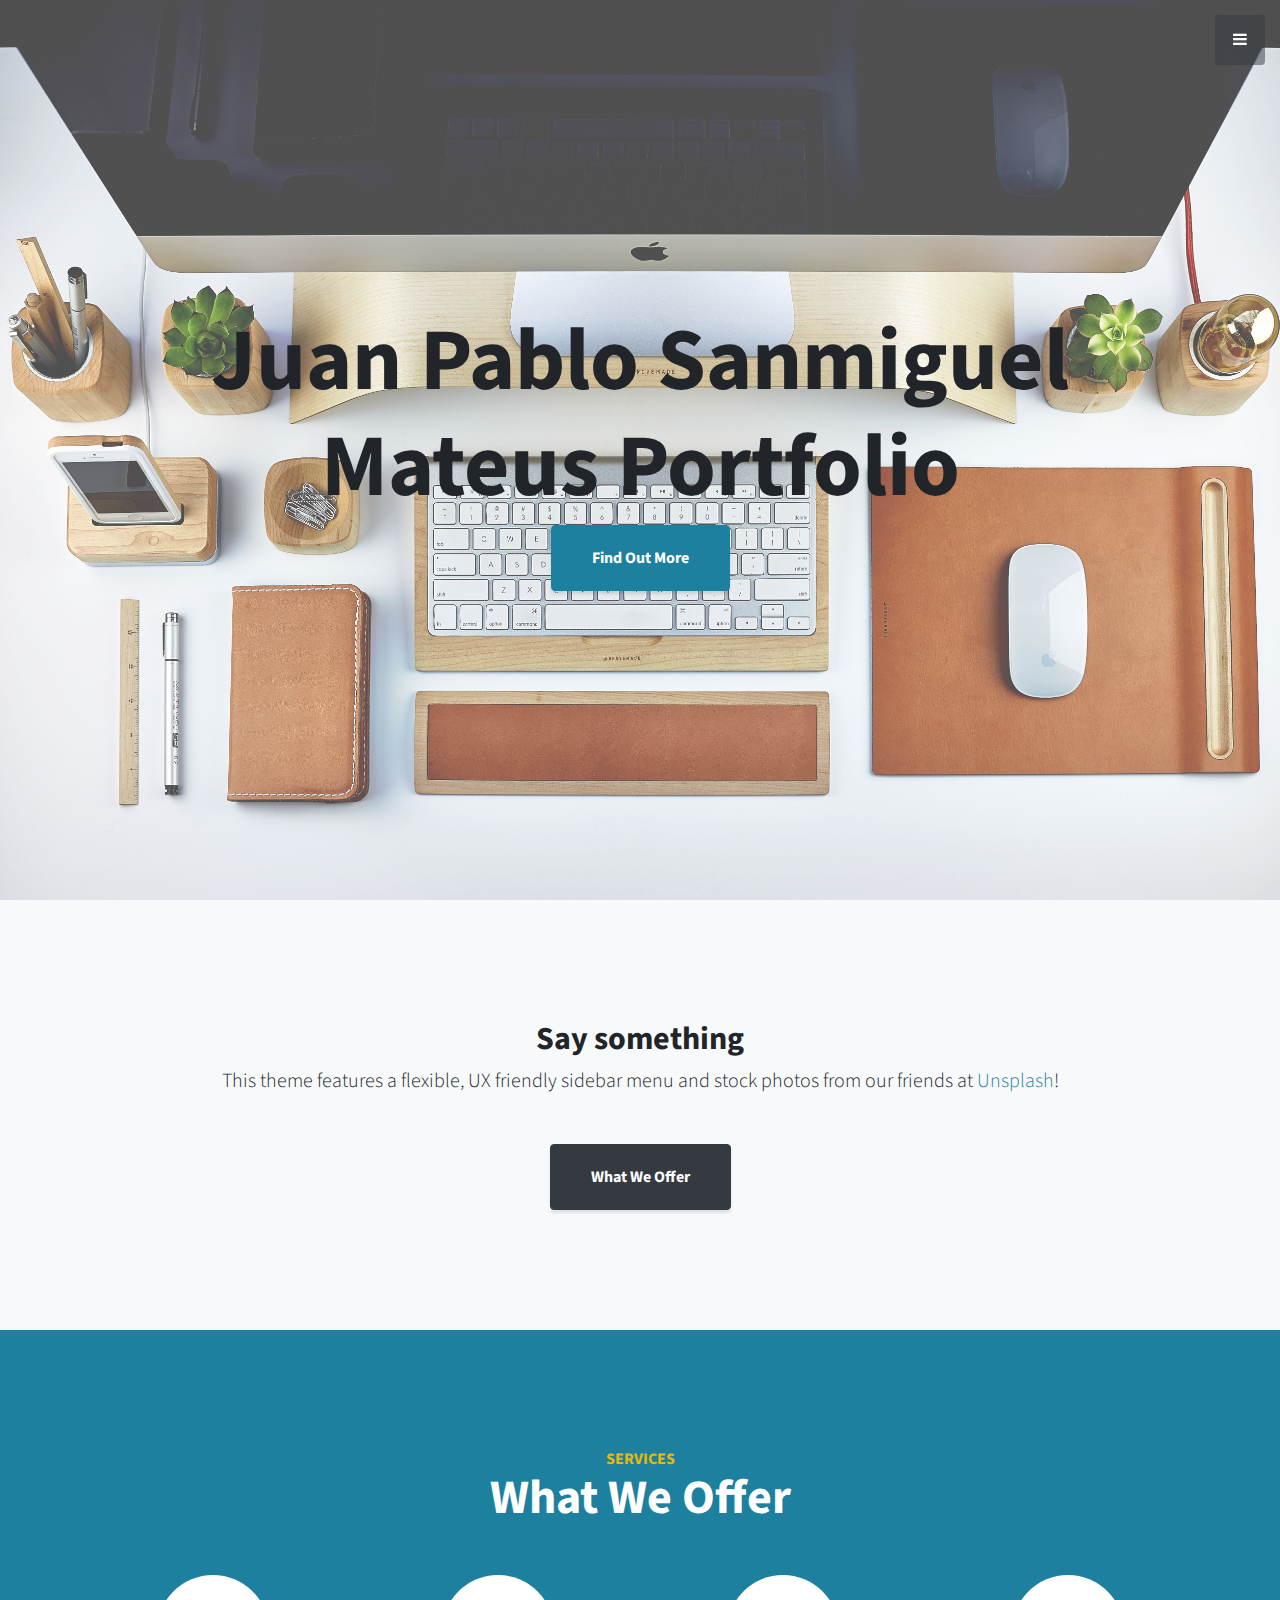
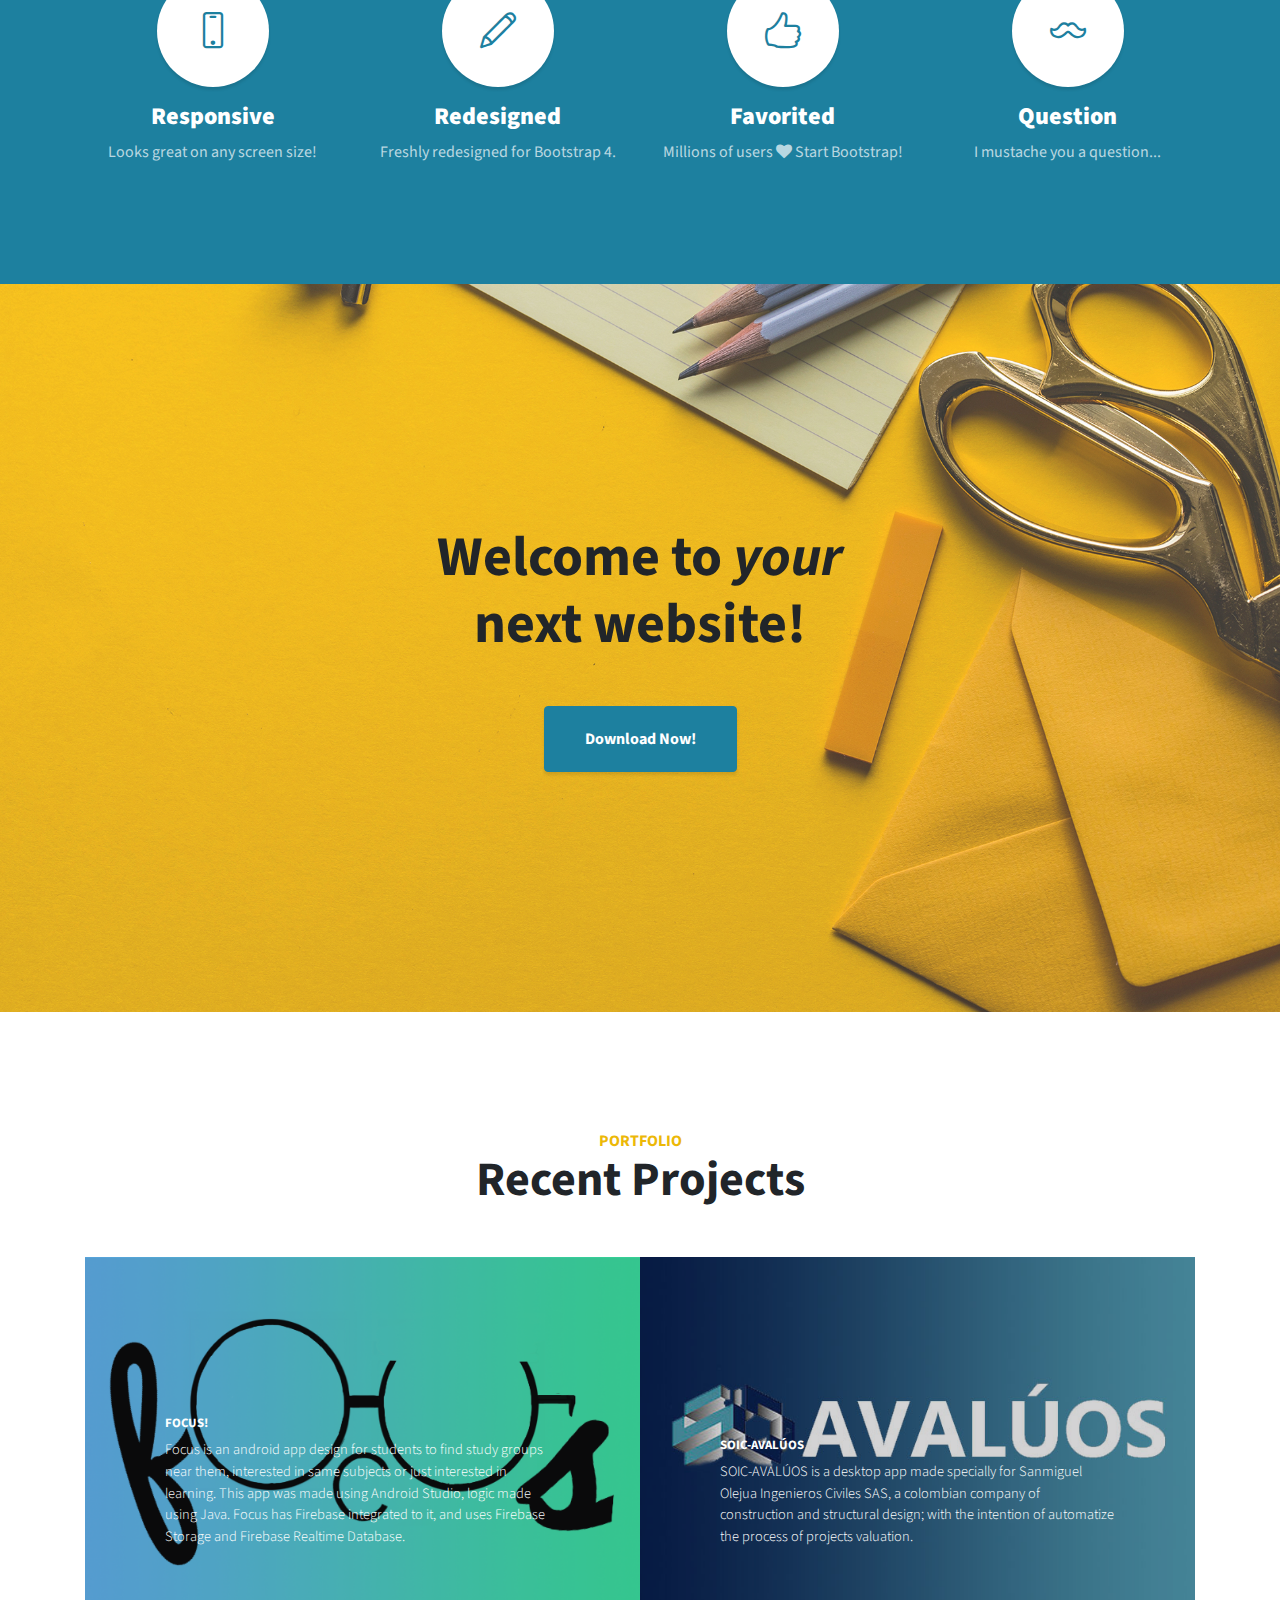
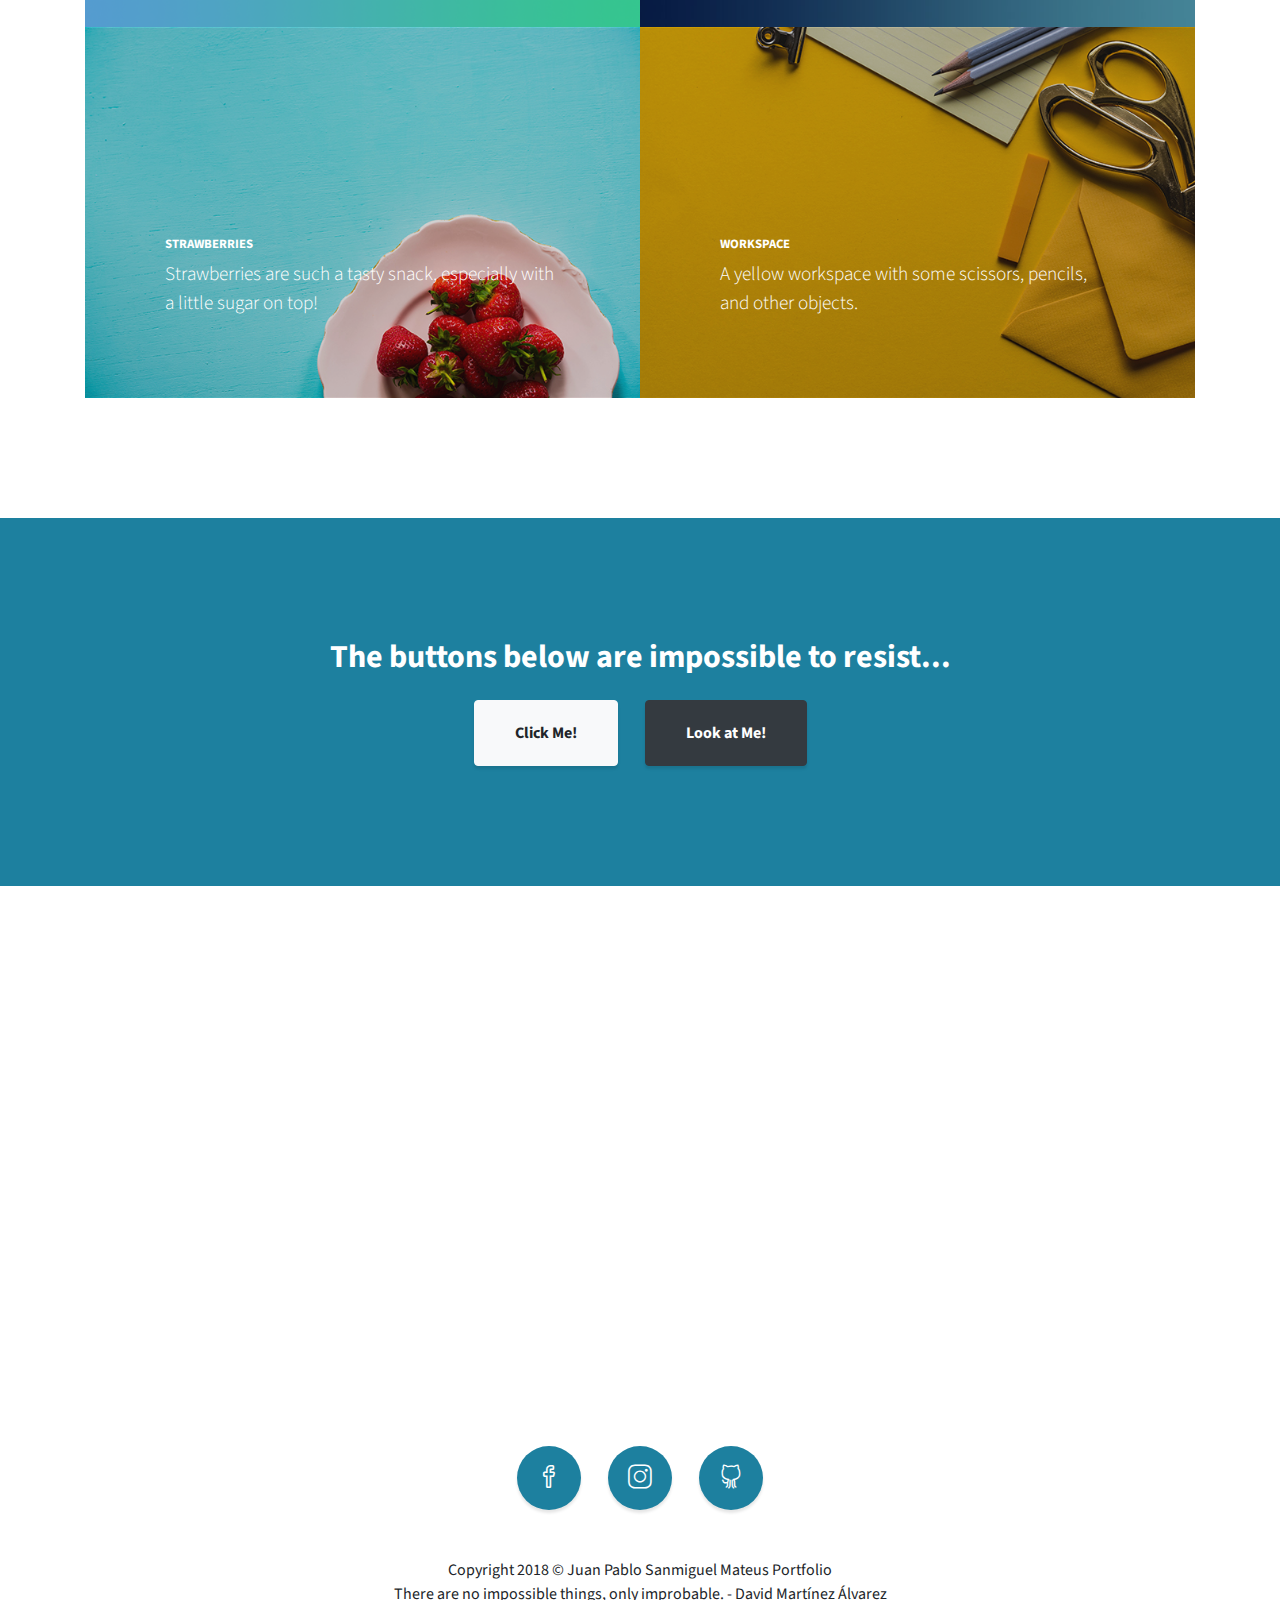
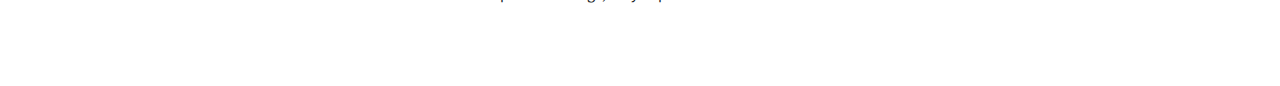
==== index.html @ b5b0f009 "Update index.html" ====
<!DOCTYPE html>
<html lang="en">

  <head>

    <meta charset="utf-8">
    <meta name="viewport" content="width=device-width, initial-scale=1, shrink-to-fit=no">
    <meta name="description" content="">
    <meta name="author" content="">

    <title>Juan Pablo Sanmiguel Mateus Portfolio</title>

    <!-- Bootstrap Core CSS -->
    <link href="vendor/bootstrap/css/bootstrap.min.css" rel="stylesheet">

    <!-- Custom Fonts -->
    <link href="vendor/font-awesome/css/font-awesome.min.css" rel="stylesheet" type="text/css">
    <link href="https://fonts.googleapis.com/css?family=Source+Sans+Pro:300,400,700,300italic,400italic,700italic" rel="stylesheet" type="text/css">
    <link href="vendor/simple-line-icons/css/simple-line-icons.css" rel="stylesheet">

    <!-- Custom CSS -->
    <link href="css/stylish-portfolio.min.css" rel="stylesheet">

  </head>

  <body id="page-top">
    <!-- Navigation -->
    <a class="menu-toggle rounded" href="#">
      <i class="fa fa-bars"></i>
    </a>
    <nav id="sidebar-wrapper">
      <ul class="sidebar-nav">
        <li class="sidebar-brand">
          <a class="js-scroll-trigger" href="#page-top"></a>
        </li>
        <li class="sidebar-nav-item">
          <a class="js-scroll-trigger" href="#page-top">Home</a>
        </li>
        <li class="sidebar-nav-item">
          <a class="js-scroll-trigger" href="#about">About</a>
        </li>
        <li class="sidebar-nav-item">
          <a class="js-scroll-trigger" href="#services">Services</a>
        </li>
        <li class="sidebar-nav-item">
          <a class="js-scroll-trigger" href="#portfolio">Portfolio</a>
        </li>
        <li class="sidebar-nav-item">
          <a class="js-scroll-trigger" href="#contact">Contact</a>
        </li>
      </ul>
    </nav>

    <!-- Header -->
    <header class="masthead d-flex">
      <div class="container text-center my-auto">
        <h1 class="mb-1">Juan Pablo Sanmiguel Mateus Portfolio</h1>
        <a class="btn btn-primary btn-xl js-scroll-trigger" href="#about">Find Out More</a>
      </div>
      <div class="overlay"></div>
    </header>

    <!-- About -->
    <section class="content-section bg-light" id="about">
      <div class="container text-center">
        <div class="row">
          <div class="col-lg-10 mx-auto">
            <h2>Say something</h2>
            <p class="lead mb-5">This theme features a flexible, UX friendly sidebar menu and stock photos from our friends at
              <a href="https://unsplash.com/">Unsplash</a>!</p>
            <a class="btn btn-dark btn-xl js-scroll-trigger" href="#services">What We Offer</a>
          </div>
        </div>
      </div>
    </section>

    <!-- Services -->
    <section class="content-section bg-primary text-white text-center" id="services">
      <div class="container">
        <div class="content-section-heading">
          <h3 class="text-secondary mb-0">Services</h3>
          <h2 class="mb-5">What We Offer</h2>
        </div>
        <div class="row">
          <div class="col-lg-3 col-md-6 mb-5 mb-lg-0">
            <span class="service-icon rounded-circle mx-auto mb-3">
              <i class="icon-screen-smartphone"></i>
            </span>
            <h4>
              <strong>Responsive</strong>
            </h4>
            <p class="text-faded mb-0">Looks great on any screen size!</p>
          </div>
          <div class="col-lg-3 col-md-6 mb-5 mb-lg-0">
            <span class="service-icon rounded-circle mx-auto mb-3">
              <i class="icon-pencil"></i>
            </span>
            <h4>
              <strong>Redesigned</strong>
            </h4>
            <p class="text-faded mb-0">Freshly redesigned for Bootstrap 4.</p>
          </div>
          <div class="col-lg-3 col-md-6 mb-5 mb-md-0">
            <span class="service-icon rounded-circle mx-auto mb-3">
              <i class="icon-like"></i>
            </span>
            <h4>
              <strong>Favorited</strong>
            </h4>
            <p class="text-faded mb-0">Millions of users
              <i class="fa fa-heart"></i>
              Start Bootstrap!</p>
          </div>
          <div class="col-lg-3 col-md-6">
            <span class="service-icon rounded-circle mx-auto mb-3">
              <i class="icon-mustache"></i>
            </span>
            <h4>
              <strong>Question</strong>
            </h4>
            <p class="text-faded mb-0">I mustache you a question...</p>
          </div>
        </div>
      </div>
    </section>

    <!-- Callout -->
    <section class="callout">
      <div class="container text-center">
        <h2 class="mx-auto mb-5">Welcome to
          <em>your</em>
          next website!</h2>
        <a class="btn btn-primary btn-xl" href="https://startbootstrap.com/template-overviews/stylish-portfolio/">Download Now!</a>
      </div>
    </section>

    <!-- Portfolio -->
    <section class="content-section" id="portfolio">
      <div class="container">
        <div class="content-section-heading text-center">
          <h3 class="text-secondary mb-0">Portfolio</h3>
          <h2 class="mb-5">Recent Projects</h2>
        </div>
        <div class="row no-gutters">
          <div class="col-lg-6">
            <a class="portfolio-item" href="#">
              <span class="caption">
                <span class="caption-content">
                  <h2>Focus!</h2>
                  <p class="mb-0" style="font-size:90%;">Focus is an android app design for students to find study groups near them, interested in same subjects or just interested in learning. This app was made using Android Studio, logic made using Java. Focus has Firebase integrated to it, and uses Firebase Storage and Firebase Realtime Database.</p>
                </span>
              </span>
              <img class="img-fluid" src="img/Focus.png" alt="">
            </a>
          </div>
          <div class="col-lg-6">
            <a class="portfolio-item" href="#">
              <span class="caption">
                <span class="caption-content">
                  <h2>SOIC-Avalúos</h2>
                  <p class="mb-0" style="font-size:90%;">SOIC-AVALÚOS is a desktop app made specially for Sanmiguel Olejua Ingenieros Civiles SAS, a colombian company of construction and structural design; with the intention of automatize the process of projects valuation.</p>
                </span>
              </span>
              <img class="img-fluid" src="img/SOIC.jpg" alt="">
            </a>
          </div>
          <div class="col-lg-6">
            <a class="portfolio-item" href="#">
              <span class="caption">
                <span class="caption-content">
                  <h2>Strawberries</h2>
                  <p class="mb-0">Strawberries are such a tasty snack, especially with a little sugar on top!</p>
                </span>
              </span>
              <img class="img-fluid" src="img/portfolio-3.jpg" alt="">
            </a>
          </div>
          <div class="col-lg-6">
            <a class="portfolio-item" href="#">
              <span class="caption">
                <span class="caption-content">
                  <h2>Workspace</h2>
                  <p class="mb-0">A yellow workspace with some scissors, pencils, and other objects.</p>
                </span>
              </span>
              <img class="img-fluid" src="img/portfolio-4.jpg" alt="">
            </a>
          </div>
        </div>
      </div>
    </section>

    <!-- Call to Action -->
    <section class="content-section bg-primary text-white">
      <div class="container text-center">
        <h2 class="mb-4">The buttons below are impossible to resist...</h2>
        <a href="#" class="btn btn-xl btn-light mr-4">Click Me!</a>
        <a href="#" class="btn btn-xl btn-dark">Look at Me!</a>
      </div>
    </section>

    <!-- Map -->
    <section id="contact" class="map">
      <iframe width="100%" height="100%" frameborder="0" scrolling="no" marginheight="0" marginwidth="0" src="https://maps.google.com/maps?f=q&amp;source=s_q&amp;hl=en&amp;geocode=&amp;q=Twitter,+Inc.,+Market+Street,+San+Francisco,+CA&amp;aq=0&amp;oq=twitter&amp;sll=28.659344,-81.187888&amp;sspn=0.128789,0.264187&amp;ie=UTF8&amp;hq=Twitter,+Inc.,+Market+Street,+San+Francisco,+CA&amp;t=m&amp;z=15&amp;iwloc=A&amp;output=embed"></iframe>
      <br/>
    </section>

    <!-- Footer -->
    <footer class="footer text-center">
      <div class="container">
        <ul class="list-inline mb-5">
          <li class="list-inline-item">
            <a class="social-link rounded-circle text-white mr-3" href="https://www.facebook.com/Sanmi00">
              <i class="icon-social-facebook"></i>
            </a>
          </li>
          <li class="list-inline-item">
            <a class="social-link rounded-circle text-white mr-3" href="https://www.instagram.com/juanmateus8/">
              <i class="icon-social-instagram"></i>
            </a>
          </li>
          <li class="list-inline-item">
            <a class="social-link rounded-circle text-white" href="https://github.com/jpsanmiguel">
              <i class="icon-social-github"></i>
            </a>
          </li>
        </ul>
        <p class="m-0 text-center text-black">Copyright 2018 &copy; Juan Pablo Sanmiguel Mateus Portfolio</p>
        <p class="m-0 text-center text-black">There are no impossible things, only improbable. - David Martínez Álvarez</p>
      </div>
    </footer>

    <!-- Scroll to Top Button-->
    <a class="scroll-to-top rounded js-scroll-trigger" href="#page-top">
      <i class="fa fa-angle-up"></i>
    </a>

    <!-- Bootstrap core JavaScript -->
    <script src="vendor/jquery/jquery.min.js"></script>
    <script src="vendor/bootstrap/js/bootstrap.bundle.min.js"></script>

    <!-- Plugin JavaScript -->
    <script src="vendor/jquery-easing/jquery.easing.min.js"></script>

    <!-- Custom scripts for this template -->
    <script src="js/stylish-portfolio.min.js"></script>

  </body>

</html>
---- vendor/simple-line-icons/css/simple-line-icons.css ----
@font-face {
  font-family: 'simple-line-icons';
  src: url('../fonts/Simple-Line-Icons.eot?v=2.4.0');
  src: url('../fonts/Simple-Line-Icons.eot?v=2.4.0#iefix') format('embedded-opentype'), url('../fonts/Simple-Line-Icons.woff2?v=2.4.0') format('woff2'), url('../fonts/Simple-Line-Icons.ttf?v=2.4.0') format('truetype'), url('../fonts/Simple-Line-Icons.woff?v=2.4.0') format('woff'), url('../fonts/Simple-Line-Icons.svg?v=2.4.0#simple-line-icons') format('svg');
  font-weight: normal;
  font-style: normal;
}
/*
 Use the following CSS code if you want to have a class per icon.
 Instead of a list of all class selectors, you can use the generic [class*="icon-"] selector, but it's slower:
*/
.icon-user,
.icon-people,
.icon-user-female,
.icon-user-follow,
.icon-user-following,
.icon-user-unfollow,
.icon-login,
.icon-logout,
.icon-emotsmile,
.icon-phone,
.icon-call-end,
.icon-call-in,
.icon-call-out,
.icon-map,
.icon-location-pin,
.icon-direction,
.icon-directions,
.icon-compass,
.icon-layers,
.icon-menu,
.icon-list,
.icon-options-vertical,
.icon-options,
.icon-arrow-down,
.icon-arrow-left,
.icon-arrow-right,
.icon-arrow-up,
.icon-arrow-up-circle,
.icon-arrow-left-circle,
.icon-arrow-right-circle,
.icon-arrow-down-circle,
.icon-check,
.icon-clock,
.icon-plus,
.icon-minus,
.icon-close,
.icon-event,
.icon-exclamation,
.icon-organization,
.icon-trophy,
.icon-screen-smartphone,
.icon-screen-desktop,
.icon-plane,
.icon-notebook,
.icon-mustache,
.icon-mouse,
.icon-magnet,
.icon-energy,
.icon-disc,
.icon-cursor,
.icon-cursor-move,
.icon-crop,
.icon-chemistry,
.icon-speedometer,
.icon-shield,
.icon-screen-tablet,
.icon-magic-wand,
.icon-hourglass,
.icon-graduation,
.icon-ghost,
.icon-game-controller,
.icon-fire,
.icon-eyeglass,
.icon-envelope-open,
.icon-envelope-letter,
.icon-bell,
.icon-badge,
.icon-anchor,
.icon-wallet,
.icon-vector,
.icon-speech,
.icon-puzzle,
.icon-printer,
.icon-present,
.icon-playlist,
.icon-pin,
.icon-picture,
.icon-handbag,
.icon-globe-alt,
.icon-globe,
.icon-folder-alt,
.icon-folder,
.icon-film,
.icon-feed,
.icon-drop,
.icon-drawer,
.icon-docs,
.icon-doc,
.icon-diamond,
.icon-cup,
.icon-calculator,
.icon-bubbles,
.icon-briefcase,
.icon-book-open,
.icon-basket-loaded,
.icon-basket,
.icon-bag,
.icon-action-undo,
.icon-action-redo,
.icon-wrench,
.icon-umbrella,
.icon-trash,
.icon-tag,
.icon-support,
.icon-frame,
.icon-size-fullscreen,
.icon-size-actual,
.icon-shuffle,
.icon-share-alt,
.icon-share,
.icon-rocket,
.icon-question,
.icon-pie-chart,
.icon-pencil,
.icon-note,
.icon-loop,
.icon-home,
.icon-grid,
.icon-graph,
.icon-microphone,
.icon-music-tone-alt,
.icon-music-tone,
.icon-earphones-alt,
.icon-earphones,
.icon-equalizer,
.icon-like,
.icon-dislike,
.icon-control-start,
.icon-control-rewind,
.icon-control-play,
.icon-control-pause,
.icon-control-forward,
.icon-control-end,
.icon-volume-1,
.icon-volume-2,
.icon-volume-off,
.icon-calendar,
.icon-bulb,
.icon-chart,
.icon-ban,
.icon-bubble,
.icon-camrecorder,
.icon-camera,
.icon-cloud-download,
.icon-cloud-upload,
.icon-envelope,
.icon-eye,
.icon-flag,
.icon-heart,
.icon-info,
.icon-key,
.icon-link,
.icon-lock,
.icon-lock-open,
.icon-magnifier,
.icon-magnifier-add,
.icon-magnifier-remove,
.icon-paper-clip,
.icon-paper-plane,
.icon-power,
.icon-refresh,
.icon-reload,
.icon-settings,
.icon-star,
.icon-symbol-female,
.icon-symbol-male,
.icon-target,
.icon-credit-card,
.icon-paypal,
.icon-social-tumblr,
.icon-social-twitter,
.icon-social-facebook,
.icon-social-instagram,
.icon-social-linkedin,
.icon-social-pinterest,
.icon-social-github,
.icon-social-google,
.icon-social-reddit,
.icon-social-skype,
.icon-social-dribbble,
.icon-social-behance,
.icon-social-foursqare,
.icon-social-soundcloud,
.icon-social-spotify,
.icon-social-stumbleupon,
.icon-social-youtube,
.icon-social-dropbox,
.icon-social-vkontakte,
.icon-social-steam {
  font-family: 'simple-line-icons';
  speak: none;
  font-style: normal;
  font-weight: normal;
  font-variant: normal;
  text-transform: none;
  line-height: 1;
  /* Better Font Rendering =========== */
  -webkit-font-smoothing: antialiased;
  -moz-osx-font-smoothing: grayscale;
}
.icon-user:before {
  content: "\e005";
}
.icon-people:before {
  content: "\e001";
}
.icon-user-female:before {
  content: "\e000";
}
.icon-user-follow:before {
  content: "\e002";
}
.icon-user-following:before {
  content: "\e003";
}
.icon-user-unfollow:before {
  content: "\e004";
}
.icon-login:before {
  content: "\e066";
}
.icon-logout:before {
  content: "\e065";
}
.icon-emotsmile:before {
  content: "\e021";
}
.icon-phone:before {
  content: "\e600";
}
.icon-call-end:before {
  content: "\e048";
}
.icon-call-in:before {
  content: "\e047";
}
.icon-call-out:before {
  content: "\e046";
}
.icon-map:before {
  content: "\e033";
}
.icon-location-pin:before {
  content: "\e096";
}
.icon-direction:before {
  content: "\e042";
}
.icon-directions:before {
  content: "\e041";
}
.icon-compass:before {
  content: "\e045";
}
.icon-layers:before {
  content: "\e034";
}
.icon-menu:before {
  content: "\e601";
}
.icon-list:before {
  content: "\e067";
}
.icon-options-vertical:before {
  content: "\e602";
}
.icon-options:before {
  content: "\e603";
}
.icon-arrow-down:before {
  content: "\e604";
}
.icon-arrow-left:before {
  content: "\e605";
}
.icon-arrow-right:before {
  content: "\e606";
}
.icon-arrow-up:before {
  content: "\e607";
}
.icon-arrow-up-circle:before {
  content: "\e078";
}
.icon-arrow-left-circle:before {
  content: "\e07a";
}
.icon-arrow-right-circle:before {
  content: "\e079";
}
.icon-arrow-down-circle:before {
  content: "\e07b";
}
.icon-check:before {
  content: "\e080";
}
.icon-clock:before {
  content: "\e081";
}
.icon-plus:before {
  content: "\e095";
}
.icon-minus:before {
  content: "\e615";
}
.icon-close:before {
  content: "\e082";
}
.icon-event:before {
  content: "\e619";
}
.icon-exclamation:before {
  content: "\e617";
}
.icon-organization:before {
  content: "\e616";
}
.icon-trophy:before {
  content: "\e006";
}
.icon-screen-smartphone:before {
  content: "\e010";
}
.icon-screen-desktop:before {
  content: "\e011";
}
.icon-plane:before {
  content: "\e012";
}
.icon-notebook:before {
  content: "\e013";
}
.icon-mustache:before {
  content: "\e014";
}
.icon-mouse:before {
  content: "\e015";
}
.icon-magnet:before {
  content: "\e016";
}
.icon-energy:before {
  content: "\e020";
}
.icon-disc:before {
  content: "\e022";
}
.icon-cursor:before {
  content: "\e06e";
}
.icon-cursor-move:before {
  content: "\e023";
}
.icon-crop:before {
  content: "\e024";
}
.icon-chemistry:before {
  content: "\e026";
}
.icon-speedometer:before {
  content: "\e007";
}
.icon-shield:before {
  content: "\e00e";
}
.icon-screen-tablet:before {
  content: "\e00f";
}
.icon-magic-wand:before {
  content: "\e017";
}
.icon-hourglass:before {
  content: "\e018";
}
.icon-graduation:before {
  content: "\e019";
}
.icon-ghost:before {
  content: "\e01a";
}
.icon-game-controller:before {
  content: "\e01b";
}
.icon-fire:before {
  content: "\e01c";
}
.icon-eyeglass:before {
  content: "\e01d";
}
.icon-envelope-open:before {
  content: "\e01e";
}
.icon-envelope-letter:before {
  content: "\e01f";
}
.icon-bell:before {
  content: "\e027";
}
.icon-badge:before {
  content: "\e028";
}
.icon-anchor:before {
  content: "\e029";
}
.icon-wallet:before {
  content: "\e02a";
}
.icon-vector:before {
  content: "\e02b";
}
.icon-speech:before {
  content: "\e02c";
}
.icon-puzzle:before {
  content: "\e02d";
}
.icon-printer:before {
  content: "\e02e";
}
.icon-present:before {
  content: "\e02f";
}
.icon-playlist:before {
  content: "\e030";
}
.icon-pin:before {
  content: "\e031";
}
.icon-picture:before {
  content: "\e032";
}
.icon-handbag:before {
  content: "\e035";
}
.icon-globe-alt:before {
  content: "\e036";
}
.icon-globe:before {
  content: "\e037";
}
.icon-folder-alt:before {
  content: "\e039";
}
.icon-folder:before {
  content: "\e089";
}
.icon-film:before {
  content: "\e03a";
}
.icon-feed:before {
  content: "\e03b";
}
.icon-drop:before {
  content: "\e03e";
}
.icon-drawer:before {
  content: "\e03f";
}
.icon-docs:before {
  content: "\e040";
}
.icon-doc:before {
  content: "\e085";
}
.icon-diamond:before {
  content: "\e043";
}
.icon-cup:before {
  content: "\e044";
}
.icon-calculator:before {
  content: "\e049";
}
.icon-bubbles:before {
  content: "\e04a";
}
.icon-briefcase:before {
  content: "\e04b";
}
.icon-book-open:before {
  content: "\e04c";
}
.icon-basket-loaded:before {
  content: "\e04d";
}
.icon-basket:before {
  content: "\e04e";
}
.icon-bag:before {
  content: "\e04f";
}
.icon-action-undo:before {
  content: "\e050";
}
.icon-action-redo:before {
  content: "\e051";
}
.icon-wrench:before {
  content: "\e052";
}
.icon-umbrella:before {
  content: "\e053";
}
.icon-trash:before {
  content: "\e054";
}
.icon-tag:before {
  content: "\e055";
}
.icon-support:before {
  content: "\e056";
}
.icon-frame:before {
  content: "\e038";
}
.icon-size-fullscreen:before {
  content: "\e057";
}
.icon-size-actual:before {
  content: "\e058";
}
.icon-shuffle:before {
  content: "\e059";
}
.icon-share-alt:before {
  content: "\e05a";
}
.icon-share:before {
  content: "\e05b";
}
.icon-rocket:before {
  content: "\e05c";
}
.icon-question:before {
  content: "\e05d";
}
.icon-pie-chart:before {
  content: "\e05e";
}
.icon-pencil:before {
  content: "\e05f";
}
.icon-note:before {
  content: "\e060";
}
.icon-loop:before {
  content: "\e064";
}
.icon-home:before {
  content: "\e069";
}
.icon-grid:before {
  content: "\e06a";
}
.icon-graph:before {
  content: "\e06b";
}
.icon-microphone:before {
  content: "\e063";
}
.icon-music-tone-alt:before {
  content: "\e061";
}
.icon-music-tone:before {
  content: "\e062";
}
.icon-earphones-alt:before {
  content: "\e03c";
}
.icon-earphones:before {
  content: "\e03d";
}
.icon-equalizer:before {
  content: "\e06c";
}
.icon-like:before {
  content: "\e068";
}
.icon-dislike:before {
  content: "\e06d";
}
.icon-control-start:before {
  content: "\e06f";
}
.icon-control-rewind:before {
  content: "\e070";
}
.icon-control-play:before {
  content: "\e071";
}
.icon-control-pause:before {
  content: "\e072";
}
.icon-control-forward:before {
  content: "\e073";
}
.icon-control-end:before {
  content: "\e074";
}
.icon-volume-1:before {
  content: "\e09f";
}
.icon-volume-2:before {
  content: "\e0a0";
}
.icon-volume-off:before {
  content: "\e0a1";
}
.icon-calendar:before {
  content: "\e075";
}
.icon-bulb:before {
  content: "\e076";
}
.icon-chart:before {
  content: "\e077";
}
.icon-ban:before {
  content: "\e07c";
}
.icon-bubble:before {
  content: "\e07d";
}
.icon-camrecorder:before {
  content: "\e07e";
}
.icon-camera:before {
  content: "\e07f";
}
.icon-cloud-download:before {
  content: "\e083";
}
.icon-cloud-upload:before {
  content: "\e084";
}
.icon-envelope:before {
  content: "\e086";
}
.icon-eye:before {
  content: "\e087";
}
.icon-flag:before {
  content: "\e088";
}
.icon-heart:before {
  content: "\e08a";
}
.icon-info:before {
  content: "\e08b";
}
.icon-key:before {
  content: "\e08c";
}
.icon-link:before {
  content: "\e08d";
}
.icon-lock:before {
  content: "\e08e";
}
.icon-lock-open:before {
  content: "\e08f";
}
.icon-magnifier:before {
  content: "\e090";
}
.icon-magnifier-add:before {
  content: "\e091";
}
.icon-magnifier-remove:before {
  content: "\e092";
}
.icon-paper-clip:before {
  content: "\e093";
}
.icon-paper-plane:before {
  content: "\e094";
}
.icon-power:before {
  content: "\e097";
}
.icon-refresh:before {
  content: "\e098";
}
.icon-reload:before {
  content: "\e099";
}
.icon-settings:before {
  content: "\e09a";
}
.icon-star:before {
  content: "\e09b";
}
.icon-symbol-female:before {
  content: "\e09c";
}
.icon-symbol-male:before {
  content: "\e09d";
}
.icon-target:before {
  content: "\e09e";
}
.icon-credit-card:before {
  content: "\e025";
}
.icon-paypal:before {
  content: "\e608";
}
.icon-social-tumblr:before {
  content: "\e00a";
}
.icon-social-twitter:before {
  content: "\e009";
}
.icon-social-facebook:before {
  content: "\e00b";
}
.icon-social-instagram:before {
  content: "\e609";
}
.icon-social-linkedin:before {
  content: "\e60a";
}
.icon-social-pinterest:before {
  content: "\e60b";
}
.icon-social-github:before {
  content: "\e60c";
}
.icon-social-google:before {
  content: "\e60d";
}
.icon-social-reddit:before {
  content: "\e60e";
}
.icon-social-skype:before {
  content: "\e60f";
}
.icon-social-dribbble:before {
  content: "\e00d";
}
.icon-social-behance:before {
  content: "\e610";
}
.icon-social-foursqare:before {
  content: "\e611";
}
.icon-social-soundcloud:before {
  content: "\e612";
}
.icon-social-spotify:before {
  content: "\e613";
}
.icon-social-stumbleupon:before {
  content: "\e614";
}
.icon-social-youtube:before {
  content: "\e008";
}
.icon-social-dropbox:before {
  content: "\e00c";
}
.icon-social-vkontakte:before {
  content: "\e618";
}
.icon-social-steam:before {
  content: "\e620";
}
---- css/stylish-portfolio.min.css ----
body,html{width:100%;height:100%}body{font-family:'Source Sans Pro'}.btn-xl{padding:1.25rem 2.5rem}.content-section{padding-top:7.5rem;padding-bottom:7.5rem}.content-section-heading h2{font-size:3rem}.content-section-heading h3{font-size:1rem;text-transform:uppercase}h1,h2,h3,h4,h5,h6{font-weight:700}.text-faded{color:rgba(255,255,255,.7)}.map{height:30rem}@media (max-width:992px){.map{height:75%}}.map iframe{pointer-events:none}.scroll-to-top{position:fixed;right:15px;bottom:15px;display:none;width:50px;height:50px;text-align:center;color:#fff;background:rgba(52,58,64,.5);line-height:45px}.scroll-to-top:focus,.scroll-to-top:hover{color:#fff}.scroll-to-top:hover{background:#343a40}.scroll-to-top i{font-weight:800}.masthead{min-height:30rem;position:relative;display:table;width:100%;height:auto;padding-top:8rem;padding-bottom:8rem;background:linear-gradient(90deg,rgba(255,255,255,.1) 0,rgba(255,255,255,.1) 100%),url(../img/bg-masthead.jpg);background-position:center center;background-repeat:no-repeat;background-size:cover}.masthead h1{font-size:4rem;margin:0;padding:0}@media (min-width:992px){.masthead{height:100vh}.masthead h1{font-size:5.5rem}}#sidebar-wrapper{position:fixed;z-index:2;right:0;width:250px;height:100%;-webkit-transition:all .4s ease 0s;-moz-transition:all .4s ease 0s;-ms-transition:all .4s ease 0s;-o-transition:all .4s ease 0s;transition:all .4s ease 0s;transform:translateX(250px);background:#1d809f;border-left:1px solid rgba(255,255,255,.1)}.sidebar-nav{position:absolute;top:0;width:250px;margin:0;padding:0;list-style:none}.sidebar-nav li.sidebar-nav-item a{display:block;text-decoration:none;color:#fff;padding:15px}.sidebar-nav li a:hover{text-decoration:none;color:#fff;background:rgba(255,255,255,.2)}.sidebar-nav li a:active,.sidebar-nav li a:focus{text-decoration:none}.sidebar-nav>.sidebar-brand{font-size:1.2rem;background:rgba(52,58,64,.1);height:80px;line-height:50px;padding-top:15px;padding-bottom:15px;padding-left:15px}.sidebar-nav>.sidebar-brand a{color:#fff}.sidebar-nav>.sidebar-brand a:hover{color:#fff;background:0 0}#sidebar-wrapper.active{right:250px;width:250px;-webkit-transition:all .4s ease 0s;-moz-transition:all .4s ease 0s;-ms-transition:all .4s ease 0s;-o-transition:all .4s ease 0s;transition:all .4s ease 0s}.menu-toggle{position:fixed;right:15px;top:15px;width:50px;height:50px;text-align:center;color:#fff;background:rgba(52,58,64,.5);line-height:50px;z-index:999}.menu-toggle:focus,.menu-toggle:hover{color:#fff}.menu-toggle:hover{background:#343a40}.service-icon{background-color:#fff;color:#1d809f;height:7rem;width:7rem;display:block;line-height:7.5rem;font-size:2.25rem;box-shadow:0 3px 3px 0 rgba(0,0,0,.1)}.callout{padding:15rem 0;background:linear-gradient(90deg,rgba(255,255,255,.1) 0,rgba(255,255,255,.1) 100%),url(../img/bg-callout.jpg);background-position:center center;background-repeat:no-repeat;background-size:cover}.callout h2{font-size:3.5rem;font-weight:700;display:block;max-width:30rem}.portfolio-item{display:block;position:relative;overflow:hidden;max-width:530px;margin:auto auto 1rem}.portfolio-item .caption{display:flex;height:100%;width:100%;background-color:rgba(33,37,41,.2);position:absolute;top:0;bottom:0;z-index:1}.portfolio-item .caption .caption-content{color:#fff;margin:auto 2rem 2rem}.portfolio-item .caption .caption-content h2{font-size:.8rem;text-transform:uppercase}.portfolio-item .caption .caption-content p{font-weight:300;font-size:1.2rem}@media (min-width:992px){.portfolio-item{max-width:none;margin:0}.portfolio-item .caption{-webkit-transition:-webkit-clip-path .25s ease-out,background-color .7s;-webkit-clip-path:inset(0);clip-path:inset(0)}.portfolio-item .caption .caption-content{transition:opacity .25s;margin-left:5rem;margin-right:5rem;margin-bottom:5rem}.portfolio-item img{-webkit-transition:-webkit-clip-path .25s ease-out;-webkit-clip-path:inset(-1px);clip-path:inset(-1px)}.portfolio-item:hover img{-webkit-clip-path:inset(2rem);clip-path:inset(2rem)}.portfolio-item:hover .caption{background-color:rgba(29,128,159,.9);-webkit-clip-path:inset(2rem);clip-path:inset(2rem)}}footer.footer{padding-top:5rem;padding-bottom:5rem}footer.footer .social-link{display:block;height:4rem;width:4rem;line-height:4.3rem;font-size:1.5rem;background-color:#1d809f;transition:background-color .15s ease-in-out;box-shadow:0 3px 3px 0 rgba(0,0,0,.1)}footer.footer .social-link:hover{background-color:#155d74;text-decoration:none}a{color:#1d809f}a:active,a:focus,a:hover{color:#155d74}.btn-primary{background-color:#1d809f!important;border-color:#1d809f!important;color:#fff!important}.btn-primary:active,.btn-primary:focus,.btn-primary:hover{background-color:#155d74!important;border-color:#155d74!important}.btn-secondary{background-color:#ecb807!important;border-color:#ecb807!important;color:#fff!important}.btn-secondary:active,.btn-secondary:focus,.btn-secondary:hover{background-color:#ba9106!important;border-color:#ba9106!important}.btn-dark{color:#fff!important}.btn{box-shadow:0 3px 3px 0 rgba(0,0,0,.1);font-weight:700}.bg-primary{background-color:#1d809f!important}.text-primary{color:#1d809f!important}.text-secondary{color:#ecb807!important}
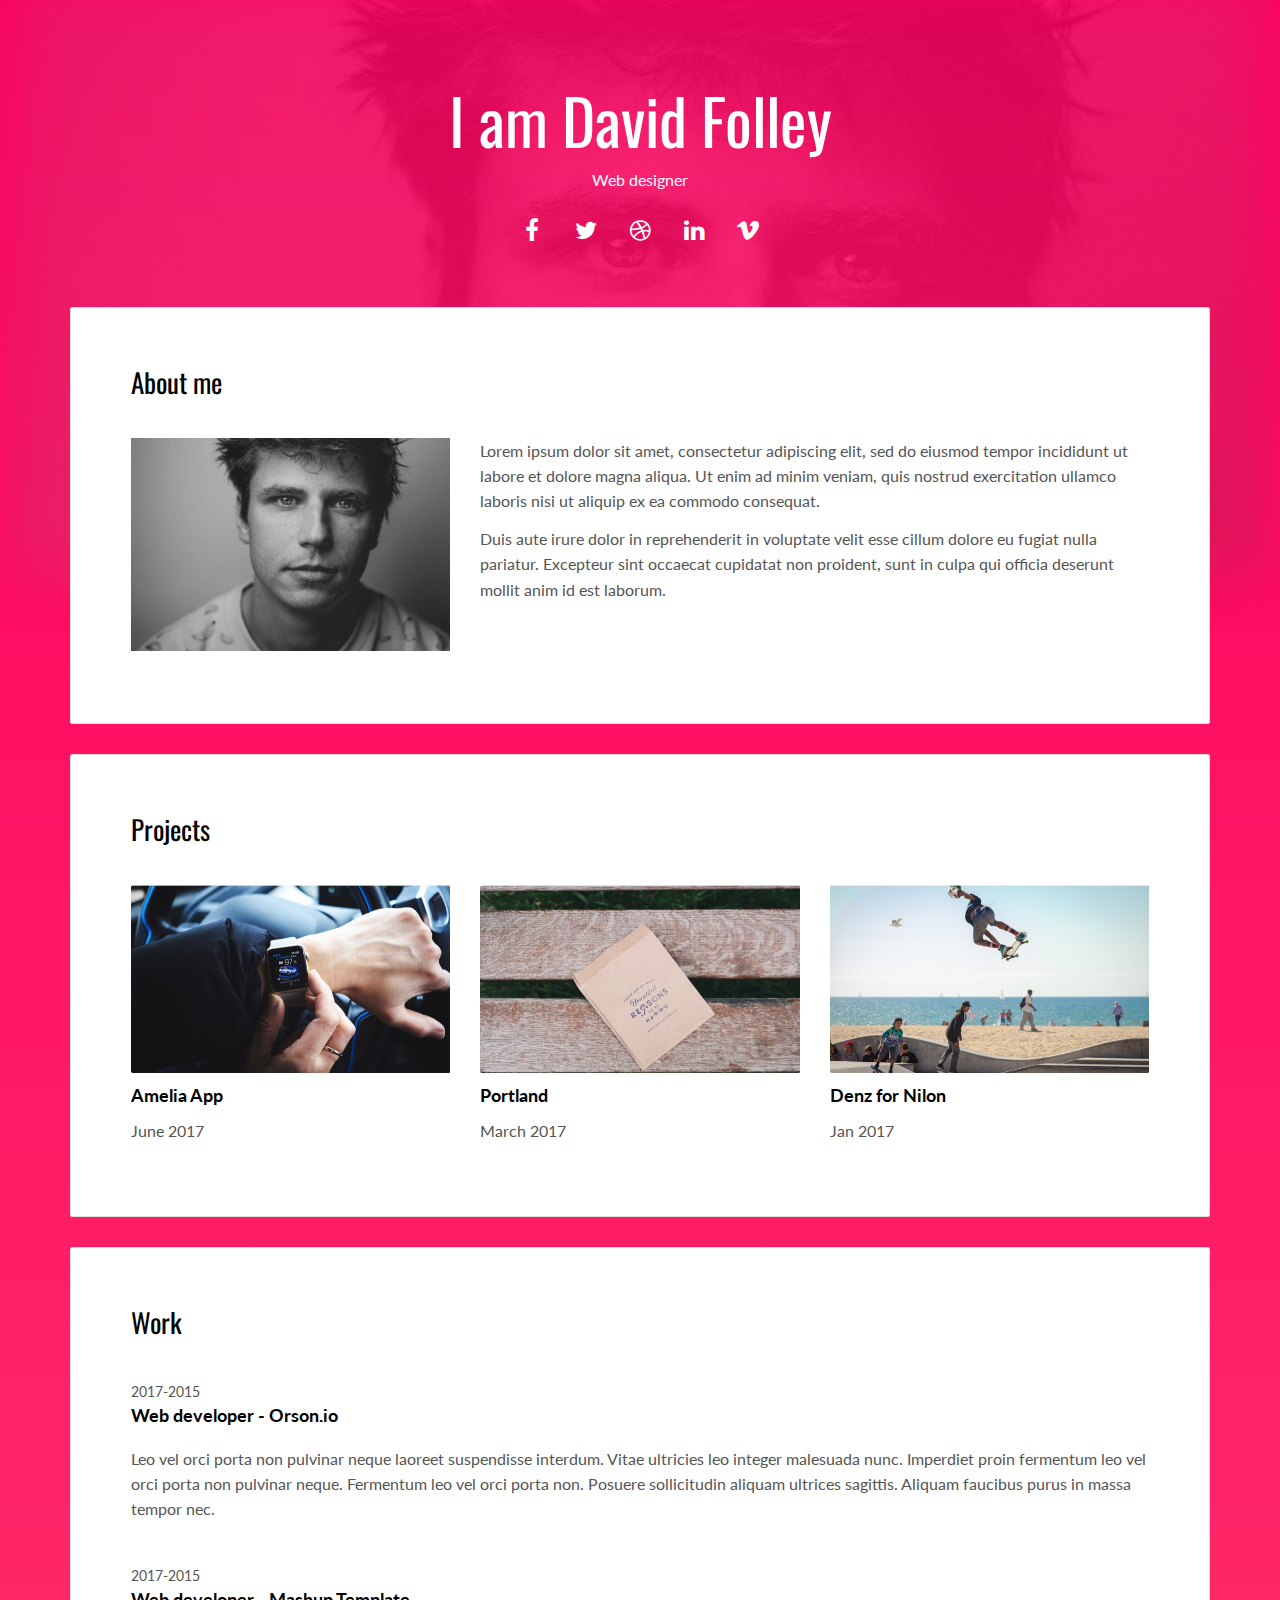
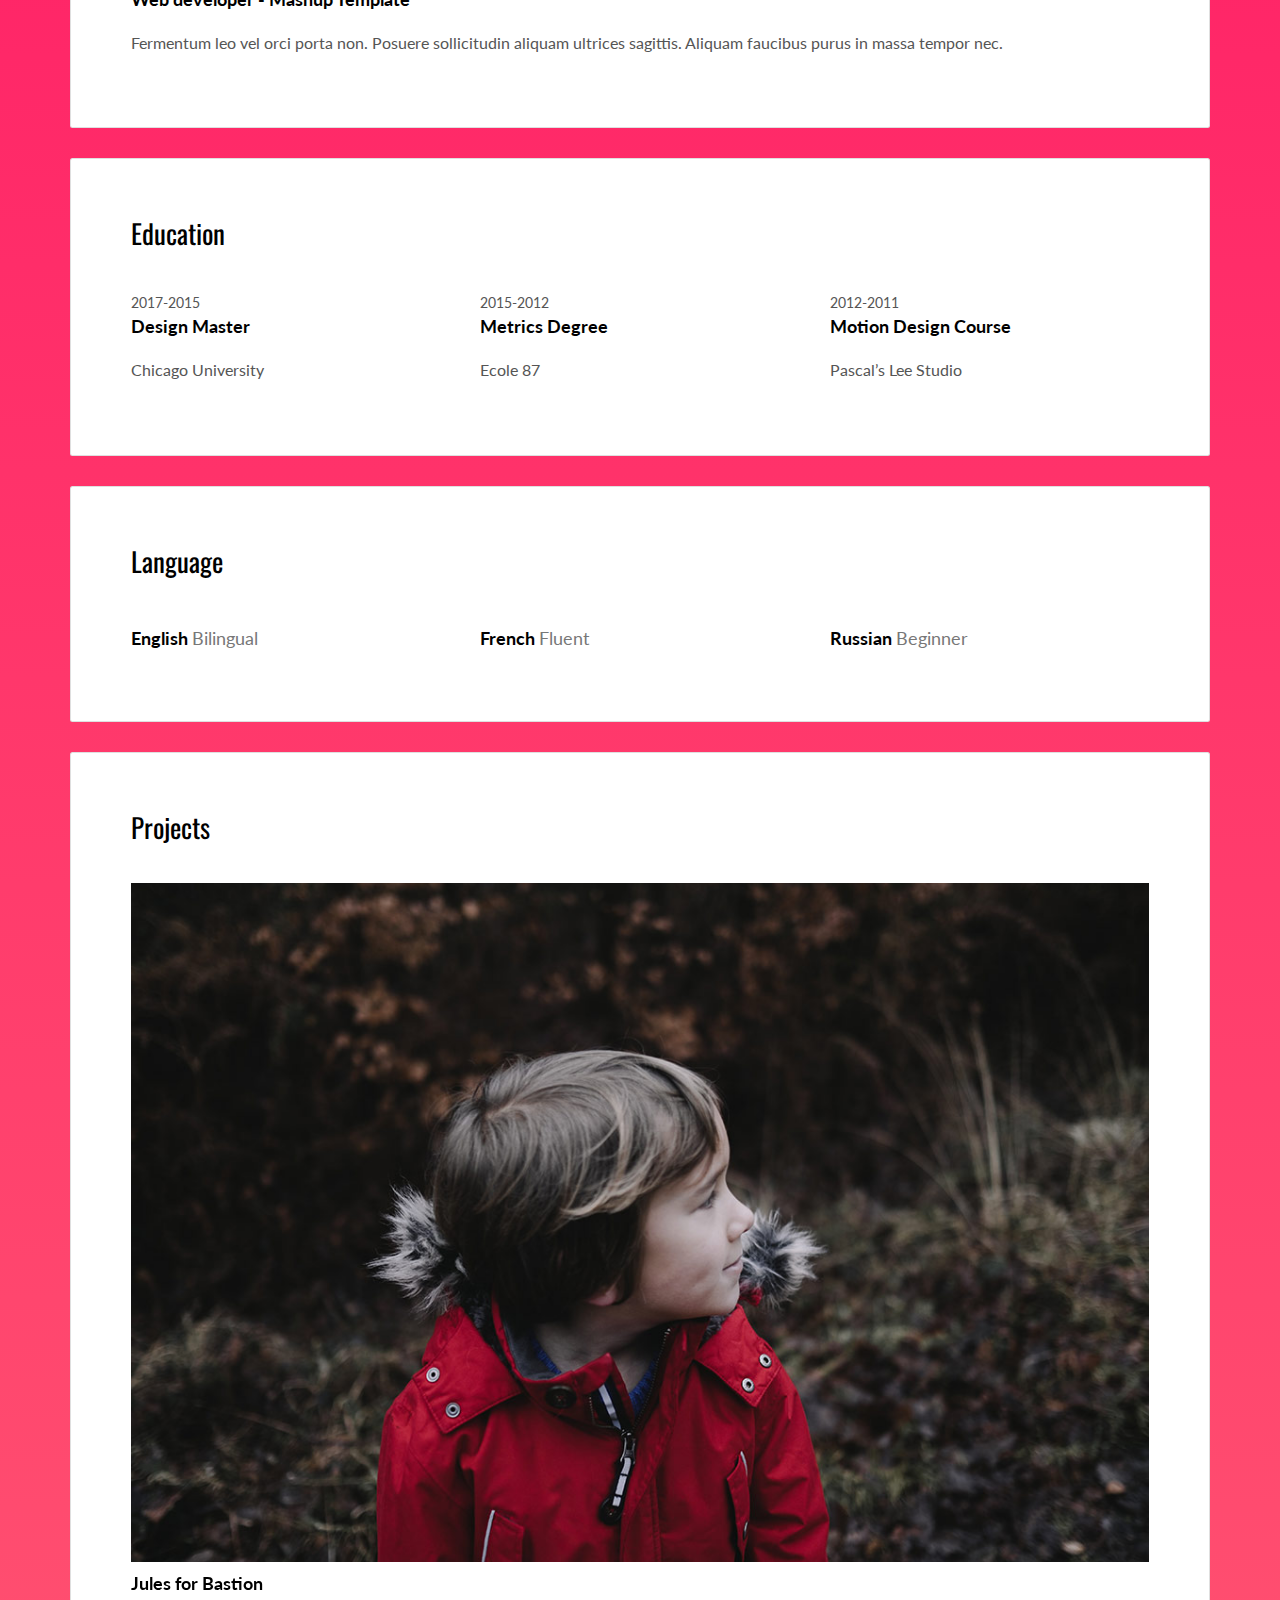
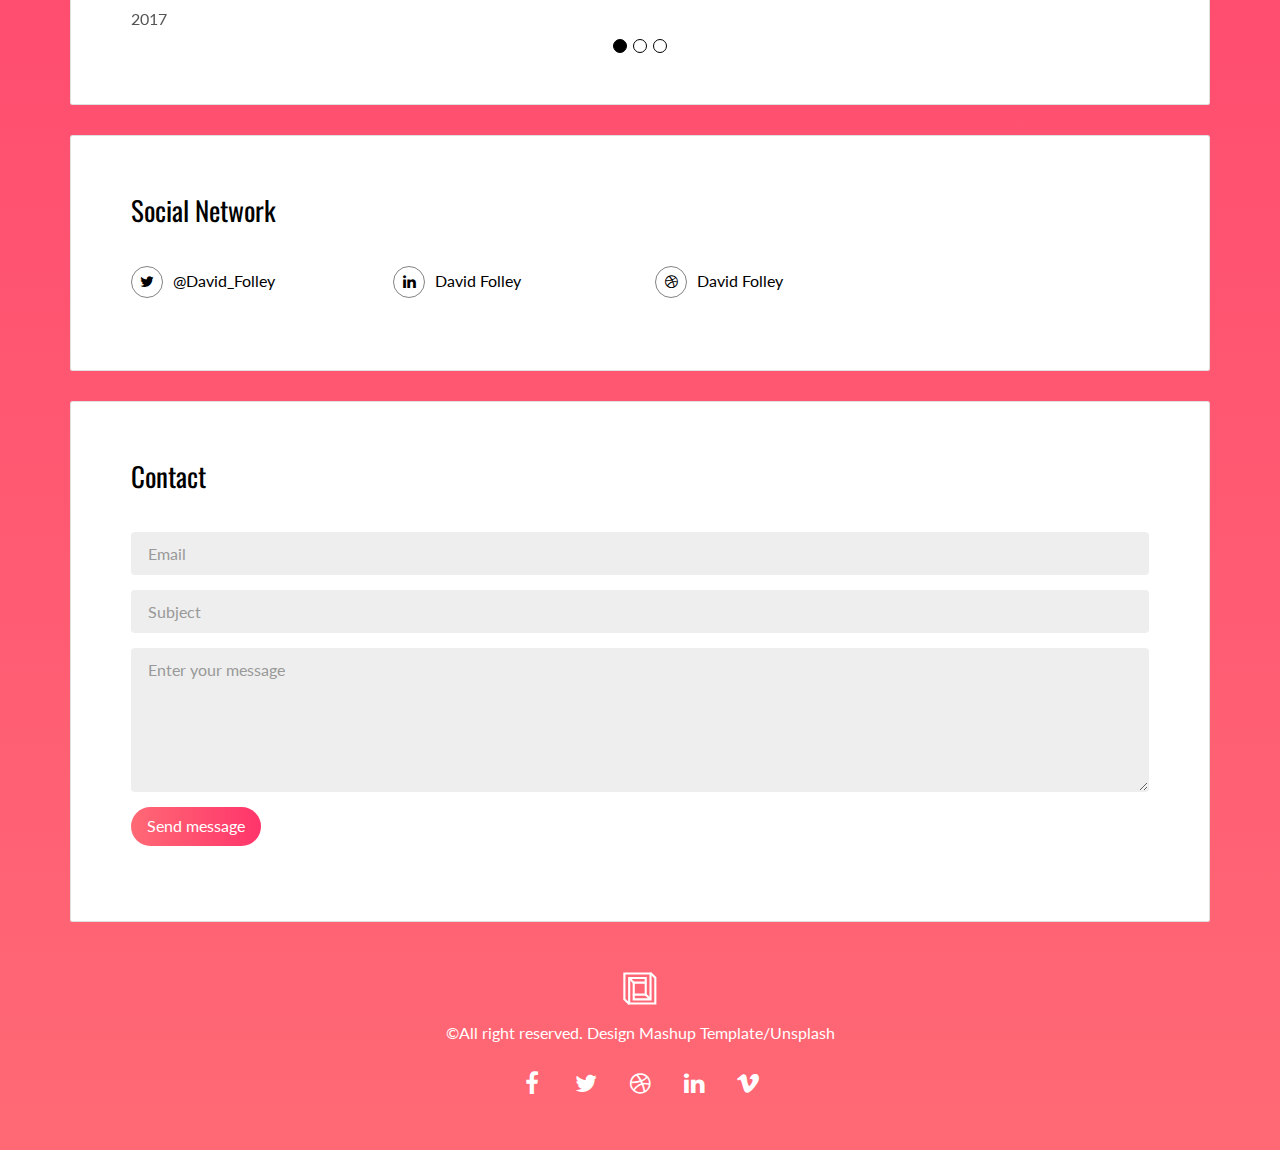
==== commit 94eb9dbe: "Update portfolio template" ====
--- a/index.html
+++ b/index.html
@@ -1,250 +1,308 @@
 <!DOCTYPE html>
 <html lang="en">
 
-  <head>
-
-    <meta charset="utf-8">
-    <meta name="viewport" content="width=device-width, initial-scale=1, shrink-to-fit=no">
-    <meta name="description" content="">
-    <meta name="author" content="">
-
-    <title>Juan Pablo Sanmiguel Mateus Portfolio</title>
-
-    <!-- Bootstrap Core CSS -->
-    <link href="vendor/bootstrap/css/bootstrap.min.css" rel="stylesheet">
-
-    <!-- Custom Fonts -->
-    <link href="vendor/font-awesome/css/font-awesome.min.css" rel="stylesheet" type="text/css">
-    <link href="https://fonts.googleapis.com/css?family=Source+Sans+Pro:300,400,700,300italic,400italic,700italic" rel="stylesheet" type="text/css">
-    <link href="vendor/simple-line-icons/css/simple-line-icons.css" rel="stylesheet">
-
-    <!-- Custom CSS -->
-    <link href="css/stylish-portfolio.min.css" rel="stylesheet">
-
-  </head>
-
-  <body id="page-top">
-    <!-- Navigation -->
-    <a class="menu-toggle rounded" href="#">
-      <i class="fa fa-bars"></i>
-    </a>
-    <nav id="sidebar-wrapper">
-      <ul class="sidebar-nav">
-        <li class="sidebar-brand">
-          <a class="js-scroll-trigger" href="#page-top"></a>
-        </li>
-        <li class="sidebar-nav-item">
-          <a class="js-scroll-trigger" href="#page-top">Home</a>
-        </li>
-        <li class="sidebar-nav-item">
-          <a class="js-scroll-trigger" href="#about">About</a>
-        </li>
-        <li class="sidebar-nav-item">
-          <a class="js-scroll-trigger" href="#services">Services</a>
-        </li>
-        <li class="sidebar-nav-item">
-          <a class="js-scroll-trigger" href="#portfolio">Portfolio</a>
-        </li>
-        <li class="sidebar-nav-item">
-          <a class="js-scroll-trigger" href="#contact">Contact</a>
-        </li>
-      </ul>
-    </nav>
-
-    <!-- Header -->
-    <header class="masthead d-flex">
-      <div class="container text-center my-auto">
-        <h1 class="mb-1">Juan Pablo Sanmiguel Mateus Portfolio</h1>
-        <a class="btn btn-primary btn-xl js-scroll-trigger" href="#about">Find Out More</a>
+<head>
+  <meta charset="UTF-8">
+  <meta content="IE=edge" http-equiv="X-UA-Compatible">
+  <meta content="width=device-width,initial-scale=1" name="viewport">
+  <meta content="description" name="description">
+  <meta name="google" content="notranslate" />
+  <meta content="Mashup templates have been developped by Orson.io team" name="author">
+
+  <!-- Disable tap highlight on IE -->
+  <meta name="msapplication-tap-highlight" content="no">
+  
+  <link rel="apple-touch-icon" sizes="180x180" href="./assets/apple-icon-180x180.png">
+  <link href="./assets/favicon.ico" rel="icon">
+
+  <title>Title page</title>  
+
+<link href="./main.d8e0d294.css" rel="stylesheet"></head>
+
+<body class="">
+
+<!-- Add your content of header -->
+<div class="background-color-layer" style="background-image: url('assets/images/img-01.jpg')"
+></div>
+<main class="content-wrapper">
+  <header class="white-text-container section-container">
+    <div class="text-center">
+      <h1>I am David Folley</h1>
+      <p>Web designer</p>
+      <p>
+        <a class="fa-icon fa-icon-2x" href="https://facebook.com/" title="">
+          <i class="fa fa-facebook"></i>
+        </a>
+        <a class="fa-icon fa-icon-2x" href="https://twitter.com/" title="">
+          <i class="fa fa-twitter"></i>
+        </a>
+        <a class="fa-icon fa-icon-2x" href="https://dribbble.com/" title="">
+          <i class="fa fa-dribbble"></i>
+        </a>
+        <a class="fa-icon fa-icon-2x" href="https://www.linkedin.com/" title="">
+          <i class="fa fa-linkedin"></i>
+        </a>
+        <a class="fa-icon fa-icon-2x" href="https://vimeo.com/" title="">
+          <i class="fa fa-vimeo"></i>
+        </a>
+      </p>
+    </div>
+  </header>
+
+
+
+<!-- Add your site or app content here -->
+ 
+ <div class="container">
+   <div class="row">
+     <div class="col-xs-12">
+
+        <div class="card">
+          <div class="card-block">
+            <h2>About me</h2>
+            <div class="row">
+              <div class="col-md-4">
+                <p><img src="./assets/images/img-01.jpg" class="img-responsive" alt=""></p>
+              </div>
+              <div class="col-md-8">
+
+              <p>Lorem ipsum dolor sit amet, consectetur adipiscing elit, sed do eiusmod tempor incididunt ut labore et dolore magna aliqua. Ut enim ad minim veniam, quis nostrud exercitation ullamco laboris nisi ut aliquip ex ea commodo consequat.</p>
+              <p> Duis aute irure dolor in reprehenderit in voluptate velit esse cillum dolore eu fugiat nulla pariatur. Excepteur sint occaecat cupidatat non proident, sunt in culpa qui officia deserunt mollit anim id est laborum.</p>
+
+              </div>
+            </div>
+          </div>
+        </div>
+
+        <div class="card">
+          <div class="card-block">
+            <h2>Projects</h2>
+            <div class="row">
+              <div class="col-md-4">
+                <img src="./assets/images/img-02.jpg" class="img-responsive" alt="">
+                <h3 class="h5">Amelia App</h3>
+                <p>June 2017</p>
+              </div>
+              <div class="col-md-4">
+                <img src="./assets/images/img-03.jpg" class="img-responsive" alt="">
+                <h3 class="h5">Portland</h3>
+                <p>March 2017</p>
+              </div>
+              <div class="col-md-4">
+                <img src="./assets/images/img-04.jpg" class="img-responsive" alt="">
+                <h3 class="h5">Denz for Nilon</h3>
+                <p>Jan 2017</p>
+              </div>
+            </div>
+          </div>
+        </div>
+
+        <div class="card">
+          <div class="card-block">
+            <h2>Work</h2>
+            <div class="work-experience">
+              <small class="date">2017-2015</small>
+              <h3 class="h5 date-title">Web developer - <a href="http://en.orson.io" title="Create professionnal website">Orson.io</a></h3>
+              
+
+              <p>Leo vel orci porta non pulvinar neque laoreet suspendisse interdum. Vitae ultricies leo integer malesuada nunc. Imperdiet proin fermentum leo vel orci porta non pulvinar neque. Fermentum leo vel orci porta non. Posuere sollicitudin aliquam ultrices sagittis. Aliquam faucibus purus in massa tempor nec.</p>
+            </div>
+
+            <div class="work-experience">
+              <small class="date">2017-2015</small>
+              <h3 class="h5 date-title">Web developer - <a href="http://mashup-template.com" title="">Mashup Template</a></h3>
+              
+              <p>Fermentum leo vel orci porta non. Posuere sollicitudin aliquam ultrices sagittis. Aliquam faucibus purus in massa tempor nec.</p>
+            </div>
+          </div>
+        </div>
+        
+
+        <div class="card">
+          <div class="card-block">
+            <h2>Education</h2>
+            <div class="row">
+              <div class="col-md-4">
+                <div class="education-experience">
+                  <small class="date">2017-2015</small>
+                  <h3 class="h5 date-title">Design Master</h3>
+                  <p>Chicago University</p>
+                </div>
+                
+              </div>
+              <div class="col-md-4">
+                <div class="education-experience">
+                  <small class="date">2015-2012</small>
+                  <h3 class="h5 date-title">Metrics Degree</h3>
+                  <p>Ecole 87</p>
+                </div>
+              </div>
+              <div class="col-md-4">
+                <div class="education-experience">
+                  <small class="date">2012-2011</small>
+                  <h3 class="h5 date-title">Motion Design Course</h3>
+                  <p>Pascal’s Lee Studio</p>
+                </div>
+              </div>
+            </div>
+          </div>
+        </div>
+        
+        <div class="card">
+          <div class="card-block">
+            <h2>Language</h2>
+            <div class="row">
+              <div class="col-md-4">
+                <div class="language-experience">
+                  <h3 class="h5">English  <small>Bilingual</small></h3>
+                </div>
+              </div>
+              <div class="col-md-4">
+                <div class="language-experience">
+                  <h3 class="h5">French  <small>Fluent</small></h3>
+                </div>
+              </div>
+              <div class="col-md-4">
+                <div class="language-experience">
+                  <h3 class="h5">Russian  <small>Beginner</small></h3>
+                </div>
+              </div>
+            </div>
+          </div>
+        </div>
+
+        <div class="card">
+          <div class="card-block">
+            <h2>Projects</h2>
+            <div id="carousel-example-generic" class="carousel slide" data-ride="carousel">
+            
+
+            <!-- Wrapper for slides -->
+            <div class="carousel-inner" role="listbox">
+              <div class="item active">
+                <img src="./assets/images/img-05.jpg" class="img-responsive" alt="...">
+                <div class="carousel-caption">
+                  <h3 class="h5">Jules for Bastion</h3>
+                  <p>2017</p>
+                </div>
+              </div>
+              <div class="item">
+                <img src="./assets/images/img-06.jpg" class="img-responsive" alt="...">
+                <div class="carousel-caption">
+                  <h3 class="h5">Jules for Bastion</h3>
+                  <p>2017</p>
+                </div>
+              </div>
+
+              <div class="item">
+                <img src="./assets/images/img-08.jpg" class="img-responsive" alt="...">
+                <div class="carousel-caption">
+                  <h3 class="h5">Jules for Bastion</h3>
+                  <p>2017</p>
+                </div>
+              </div>
+            </div>
+
+            <!-- Indicators -->
+            <ol class="carousel-indicators">
+              <li data-target="#carousel-example-generic" data-slide-to="0" class="active"></li>
+              <li data-target="#carousel-example-generic" data-slide-to="1"></li>
+              <li data-target="#carousel-example-generic" data-slide-to="2"></li>
+            </ol>
+
+          </div>
+          </div>
+        </div>
+        
+        <div class="card">
+          <div class="card-block">
+            <h2>Social Network</h2>
+            <div class="row">
+              <div class="col-md-3">
+                <p class="social-buttons"><a href="https://twitter.com/" title=""><span class="social-round-icon fa-icon"><i class="fa fa-twitter"></i></span>@David_Folley</a></p>
+              </div>
+              <div class="col-md-3">
+                <p class="social-buttons"><a href="https://www.linkedin.com/" title=""><span class="social-round-icon fa-icon"><i class="fa fa-linkedin"></i></span>David Folley</a></p>
+              </div>
+              <div class="col-md-3">
+                <p class="social-buttons"><a href="https://dribbble.com/" title=""><span class="social-round-icon fa-icon"><i class="fa fa-dribbble"></i></span>David Folley</a></p>
+              </div>
+            </div>
+          </div>
+        </div>
+
+        <div class="card">
+          <div class="card-block">
+            <h2>Contact</h2>
+            <form action="" class="reveal-content">
+              <div class="form-group">
+                <input type="email" class="form-control" id="email" placeholder="Email">
+              </div>
+              <div class="form-group">
+                <input type="text" class="form-control" id="subject" placeholder="Subject">
+              </div>
+              <div class="form-group">
+                <textarea class="form-control" rows="5" placeholder="Enter your message"></textarea>
+              </div>
+              <div class="form-group">
+                <button type="submit" class=" btn btn-primary">Send message</button>
+              </div> 
+            </form>
+          </div>
+        </div>
+       
+     </div>
+   </div>
+ </div>
+
+</main>
+<footer class="footer-container white-text-container text-center">
+  <div class="container">
+    <div class="row">
+      <div class="col-xs-12">
+        <p><img src="./assets/images/mashup-icon.svg" alt=""></p>
+        
+        <p>©All right reserved. Design <a href="http://www.mashup-template.com/" title="Create website with free html template">Mashup Template</a>/<a href="https://unsplash.com/" title="Beautiful Free Images">Unsplash</a></p>
+        <p>
+          <a class="fa-icon fa-icon-2x" href="https://facebook.com/" title="">
+            <i class="fa fa-facebook"></i>
+          </a>
+          <a class="fa-icon fa-icon-2x" href="https://twitter.com/" title="">
+            <i class="fa fa-twitter"></i>
+          </a>
+          <a class="fa-icon fa-icon-2x" href="https://dribbble.com/" title="">
+            <i class="fa fa-dribbble"></i>
+          </a>
+          <a class="fa-icon fa-icon-2x" href="https://www.linkedin.com/" title="">
+            <i class="fa fa-linkedin"></i>
+          </a>
+          <a class="fa-icon fa-icon-2x" href="https://vimeo.com/" title="">
+            <i class="fa fa-vimeo"></i>
+          </a>
+        </p>
       </div>
-      <div class="overlay"></div>
-    </header>
-
-    <!-- About -->
-    <section class="content-section bg-light" id="about">
-      <div class="container text-center">
-        <div class="row">
-          <div class="col-lg-10 mx-auto">
-            <h2>Say something</h2>
-            <p class="lead mb-5">This theme features a flexible, UX friendly sidebar menu and stock photos from our friends at
-              <a href="https://unsplash.com/">Unsplash</a>!</p>
-            <a class="btn btn-dark btn-xl js-scroll-trigger" href="#services">What We Offer</a>
-          </div>
-        </div>
-      </div>
-    </section>
-
-    <!-- Services -->
-    <section class="content-section bg-primary text-white text-center" id="services">
-      <div class="container">
-        <div class="content-section-heading">
-          <h3 class="text-secondary mb-0">Services</h3>
-          <h2 class="mb-5">What We Offer</h2>
-        </div>
-        <div class="row">
-          <div class="col-lg-3 col-md-6 mb-5 mb-lg-0">
-            <span class="service-icon rounded-circle mx-auto mb-3">
-              <i class="icon-screen-smartphone"></i>
-            </span>
-            <h4>
-              <strong>Responsive</strong>
-            </h4>
-            <p class="text-faded mb-0">Looks great on any screen size!</p>
-          </div>
-          <div class="col-lg-3 col-md-6 mb-5 mb-lg-0">
-            <span class="service-icon rounded-circle mx-auto mb-3">
-              <i class="icon-pencil"></i>
-            </span>
-            <h4>
-              <strong>Redesigned</strong>
-            </h4>
-            <p class="text-faded mb-0">Freshly redesigned for Bootstrap 4.</p>
-          </div>
-          <div class="col-lg-3 col-md-6 mb-5 mb-md-0">
-            <span class="service-icon rounded-circle mx-auto mb-3">
-              <i class="icon-like"></i>
-            </span>
-            <h4>
-              <strong>Favorited</strong>
-            </h4>
-            <p class="text-faded mb-0">Millions of users
-              <i class="fa fa-heart"></i>
-              Start Bootstrap!</p>
-          </div>
-          <div class="col-lg-3 col-md-6">
-            <span class="service-icon rounded-circle mx-auto mb-3">
-              <i class="icon-mustache"></i>
-            </span>
-            <h4>
-              <strong>Question</strong>
-            </h4>
-            <p class="text-faded mb-0">I mustache you a question...</p>
-          </div>
-        </div>
-      </div>
-    </section>
-
-    <!-- Callout -->
-    <section class="callout">
-      <div class="container text-center">
-        <h2 class="mx-auto mb-5">Welcome to
-          <em>your</em>
-          next website!</h2>
-        <a class="btn btn-primary btn-xl" href="https://startbootstrap.com/template-overviews/stylish-portfolio/">Download Now!</a>
-      </div>
-    </section>
-
-    <!-- Portfolio -->
-    <section class="content-section" id="portfolio">
-      <div class="container">
-        <div class="content-section-heading text-center">
-          <h3 class="text-secondary mb-0">Portfolio</h3>
-          <h2 class="mb-5">Recent Projects</h2>
-        </div>
-        <div class="row no-gutters">
-          <div class="col-lg-6">
-            <a class="portfolio-item" href="#">
-              <span class="caption">
-                <span class="caption-content">
-                  <h2>Focus!</h2>
-                  <p class="mb-0" style="font-size:90%;">Focus is an android app design for students to find study groups near them, interested in same subjects or just interested in learning. This app was made using Android Studio, logic made using Java. Focus has Firebase integrated to it, and uses Firebase Storage and Firebase Realtime Database.</p>
-                </span>
-              </span>
-              <img class="img-fluid" src="img/Focus.png" alt="">
-            </a>
-          </div>
-          <div class="col-lg-6">
-            <a class="portfolio-item" href="#">
-              <span class="caption">
-                <span class="caption-content">
-                  <h2>SOIC-Avalúos</h2>
-                  <p class="mb-0" style="font-size:90%;">SOIC-AVALÚOS is a desktop app made specially for Sanmiguel Olejua Ingenieros Civiles SAS, a colombian company of construction and structural design; with the intention of automatize the process of projects valuation.</p>
-                </span>
-              </span>
-              <img class="img-fluid" src="img/SOIC.jpg" alt="">
-            </a>
-          </div>
-          <div class="col-lg-6">
-            <a class="portfolio-item" href="#">
-              <span class="caption">
-                <span class="caption-content">
-                  <h2>Strawberries</h2>
-                  <p class="mb-0">Strawberries are such a tasty snack, especially with a little sugar on top!</p>
-                </span>
-              </span>
-              <img class="img-fluid" src="img/portfolio-3.jpg" alt="">
-            </a>
-          </div>
-          <div class="col-lg-6">
-            <a class="portfolio-item" href="#">
-              <span class="caption">
-                <span class="caption-content">
-                  <h2>Workspace</h2>
-                  <p class="mb-0">A yellow workspace with some scissors, pencils, and other objects.</p>
-                </span>
-              </span>
-              <img class="img-fluid" src="img/portfolio-4.jpg" alt="">
-            </a>
-          </div>
-        </div>
-      </div>
-    </section>
-
-    <!-- Call to Action -->
-    <section class="content-section bg-primary text-white">
-      <div class="container text-center">
-        <h2 class="mb-4">The buttons below are impossible to resist...</h2>
-        <a href="#" class="btn btn-xl btn-light mr-4">Click Me!</a>
-        <a href="#" class="btn btn-xl btn-dark">Look at Me!</a>
-      </div>
-    </section>
-
-    <!-- Map -->
-    <section id="contact" class="map">
-      <iframe width="100%" height="100%" frameborder="0" scrolling="no" marginheight="0" marginwidth="0" src="https://maps.google.com/maps?f=q&amp;source=s_q&amp;hl=en&amp;geocode=&amp;q=Twitter,+Inc.,+Market+Street,+San+Francisco,+CA&amp;aq=0&amp;oq=twitter&amp;sll=28.659344,-81.187888&amp;sspn=0.128789,0.264187&amp;ie=UTF8&amp;hq=Twitter,+Inc.,+Market+Street,+San+Francisco,+CA&amp;t=m&amp;z=15&amp;iwloc=A&amp;output=embed"></iframe>
-      <br/>
-    </section>
-
-    <!-- Footer -->
-    <footer class="footer text-center">
-      <div class="container">
-        <ul class="list-inline mb-5">
-          <li class="list-inline-item">
-            <a class="social-link rounded-circle text-white mr-3" href="https://www.facebook.com/Sanmi00">
-              <i class="icon-social-facebook"></i>
-            </a>
-          </li>
-          <li class="list-inline-item">
-            <a class="social-link rounded-circle text-white mr-3" href="https://www.instagram.com/juanmateus8/">
-              <i class="icon-social-instagram"></i>
-            </a>
-          </li>
-          <li class="list-inline-item">
-            <a class="social-link rounded-circle text-white" href="https://github.com/jpsanmiguel">
-              <i class="icon-social-github"></i>
-            </a>
-          </li>
-        </ul>
-        <p class="m-0 text-center text-black">Copyright 2018 &copy; Juan Pablo Sanmiguel Mateus Portfolio</p>
-        <p class="m-0 text-center text-black">There are no impossible things, only improbable. - David Martínez Álvarez</p>
-      </div>
-    </footer>
-
-    <!-- Scroll to Top Button-->
-    <a class="scroll-to-top rounded js-scroll-trigger" href="#page-top">
-      <i class="fa fa-angle-up"></i>
-    </a>
-
-    <!-- Bootstrap core JavaScript -->
-    <script src="vendor/jquery/jquery.min.js"></script>
-    <script src="vendor/bootstrap/js/bootstrap.bundle.min.js"></script>
-
-    <!-- Plugin JavaScript -->
-    <script src="vendor/jquery-easing/jquery.easing.min.js"></script>
-
-    <!-- Custom scripts for this template -->
-    <script src="js/stylish-portfolio.min.js"></script>
-
-  </body>
-
-</html>
+    </div>
+  </div>
+</footer>
+
+<script>
+  document.addEventListener("DOMContentLoaded", function (event) {
+     scrollRevelation('.card');
+  });
+</script>
+<!-- Google Analytics: change UA-XXXXX-X to be your site's ID 
+
+<script>
+  (function (i, s, o, g, r, a, m) {
+    i['GoogleAnalyticsObject'] = r; i[r] = i[r] || function () {
+      (i[r].q = i[r].q || []).push(arguments)
+    }, i[r].l = 1 * new Date(); a = s.createElement(o),
+      m = s.getElementsByTagName(o)[0]; a.async = 1; a.src = g; m.parentNode.insertBefore(a, m)
+  })(window, document, 'script', '//www.google-analytics.com/analytics.js', 'ga');
+  ga('create', 'UA-XXXXX-X', 'auto');
+  ga('send', 'pageview');
+</script>
+
+--><script type="text/javascript" src="./main.bc58148c.js"></script></body>
+
+</html>--- a/main.d8e0d294.css
+++ b/main.d8e0d294.css
@@ -0,0 +1,9 @@
+@import url(https://fonts.googleapis.com/css?family=Lato:400,700|Oswald);@import url(https://maxcdn.bootstrapcdn.com/font-awesome/4.7.0/css/font-awesome.min.css);/*!
+ * Bootstrap v3.3.7 (http://getbootstrap.com)
+ * Copyright 2011-2016 Twitter, Inc.
+ * Licensed under MIT (https://github.com/twbs/bootstrap/blob/master/LICENSE)
+ */
+/*! normalize.css v3.0.3 | MIT License | github.com/necolas/normalize.css */html{font-family:sans-serif;-ms-text-size-adjust:100%;-webkit-text-size-adjust:100%}body{margin:0}article,aside,details,figcaption,figure,footer,header,hgroup,main,menu,nav,section,summary{display:block}audio,canvas,progress,video{display:inline-block;vertical-align:baseline}audio:not([controls]){display:none;height:0}[hidden],template{display:none}a{background-color:transparent}a:active,a:hover{outline:0}abbr[title]{border-bottom:1px dotted}b,strong{font-weight:700}dfn{font-style:italic}h1{font-size:2em;margin:.67em 0}mark{background:#ff0;color:#000}small{font-size:80%}sub,sup{font-size:75%;line-height:0;position:relative;vertical-align:baseline}sup{top:-.5em}sub{bottom:-.25em}img{border:0}svg:not(:root){overflow:hidden}figure{margin:1em 40px}hr{box-sizing:content-box;height:0}pre{overflow:auto}code,kbd,pre,samp{font-family:monospace,monospace;font-size:1em}button,input,optgroup,select,textarea{color:inherit;font:inherit;margin:0}button{overflow:visible}button,select{text-transform:none}button,html input[type=button],input[type=reset],input[type=submit]{-webkit-appearance:button;cursor:pointer}button[disabled],html input[disabled]{cursor:default}button::-moz-focus-inner,input::-moz-focus-inner{border:0;padding:0}input{line-height:normal}input[type=checkbox],input[type=radio]{box-sizing:border-box;padding:0}input[type=number]::-webkit-inner-spin-button,input[type=number]::-webkit-outer-spin-button{height:auto}input[type=search]{-webkit-appearance:textfield;box-sizing:content-box}input[type=search]::-webkit-search-cancel-button,input[type=search]::-webkit-search-decoration{-webkit-appearance:none}fieldset{border:1px solid silver;margin:0 2px;padding:.35em .625em .75em}textarea{overflow:auto}optgroup{font-weight:700}table{border-collapse:collapse;border-spacing:0}td,th{padding:0}
+
+/*! Source: https://github.com/h5bp/html5-boilerplate/blob/master/src/css/main.css */@media print{*,:after,:before{background:transparent!important;color:#000!important;box-shadow:none!important;text-shadow:none!important}a,a:visited{text-decoration:underline}a[href]:after{content:" (" attr(href) ")"}abbr[title]:after{content:" (" attr(title) ")"}a[href^="#"]:after,a[href^="javascript:"]:after{content:""}blockquote,pre{border:1px solid #999;page-break-inside:avoid}thead{display:table-header-group}img,tr{page-break-inside:avoid}img{max-width:100%!important}h2,h3,p{orphans:3;widows:3}h2,h3{page-break-after:avoid}.navbar{display:none}.btn>.caret,.dropup>.btn>.caret{border-top-color:#000!important}.label{border:1px solid #000}.table{border-collapse:collapse!important}.table td,.table th{background-color:#fff!important}.table-bordered td,.table-bordered th{border:1px solid #ddd!important}}*,:after,:before{-webkit-box-sizing:border-box;-moz-box-sizing:border-box;box-sizing:border-box}html{font-size:10px;-webkit-tap-highlight-color:transparent}body{font-family:Lato,Helvetica,Arial,sans-serif;font-size:16px;line-height:1.58;color:#555;background-color:#fff}button,input,select,textarea{font-family:inherit;font-size:inherit;line-height:inherit}a{color:#ff0060;text-decoration:none}a:focus,a:hover{color:#b30043;text-decoration:underline}a:focus{outline:5px auto -webkit-focus-ring-color;outline-offset:-2px}figure{margin:0}img{vertical-align:middle}.img-responsive{display:block;max-width:100%;height:auto}.img-rounded{border-radius:6px}.img-thumbnail{padding:4px;line-height:1.58;background-color:#fff;border:1px solid #ddd;border-radius:4px;-webkit-transition:all .2s ease-in-out;-o-transition:all .2s ease-in-out;transition:all .2s ease-in-out;display:inline-block;max-width:100%;height:auto}.img-circle{border-radius:50%}hr{margin-top:25px;margin-bottom:25px;border:0;border-top:1px solid #eee}.sr-only{position:absolute;width:1px;height:1px;margin:-1px;padding:0;overflow:hidden;clip:rect(0,0,0,0);border:0}.sr-only-focusable:active,.sr-only-focusable:focus{position:static;width:auto;height:auto;margin:0;overflow:visible;clip:auto}[role=button]{cursor:pointer}.h1,.h2,.h3,.h4,.h5,.h6,h1,h2,h3,h4,h5,h6{font-family:Oswald,Helvetica,Arial,sans-serif;font-weight:400;line-height:1.1;color:#000}.h1 .small,.h1 small,.h2 .small,.h2 small,.h3 .small,.h3 small,.h4 .small,.h4 small,.h5 .small,.h5 small,.h6 .small,.h6 small,h1 .small,h1 small,h2 .small,h2 small,h3 .small,h3 small,h4 .small,h4 small,h5 .small,h5 small,h6 .small,h6 small{font-weight:400;line-height:1;color:#777}.h1,.h2,.h3,h1,h2,h3{margin-top:25px;margin-bottom:12.5px}.h1 .small,.h1 small,.h2 .small,.h2 small,.h3 .small,.h3 small,h1 .small,h1 small,h2 .small,h2 small,h3 .small,h3 small{font-size:65%}.h4,.h5,.h6,h4,h5,h6{margin-top:12.5px;margin-bottom:12.5px}.h4 .small,.h4 small,.h5 .small,.h5 small,.h6 .small,.h6 small,h4 .small,h4 small,h5 .small,h5 small,h6 .small,h6 small{font-size:75%}.h1,h1{font-size:63px}.h2,h2{font-size:27px}.h3,.h4,h3,h4{font-size:20px}.h5,h5{font-size:18px}.h6,h6{font-size:14px}p{margin:0 0 12.5px}.lead{margin-bottom:25px;font-size:18px;font-weight:300;line-height:1.4}@media (min-width:768px){.lead{font-size:24px}}.small,small{font-size:87%}.mark,mark{background-color:#fcf8e3;padding:.2em}.text-left{text-align:left}.text-right{text-align:right}.text-center{text-align:center}.text-justify{text-align:justify}.text-nowrap{white-space:nowrap}.text-lowercase{text-transform:lowercase}.initialism,.text-uppercase{text-transform:uppercase}.text-capitalize{text-transform:capitalize}.text-muted{color:#777}.text-primary{color:#ff0060}a.text-primary:focus,a.text-primary:hover{color:#cc004d}.text-success{color:#fff}a.text-success:focus,a.text-success:hover{color:#e6e6e6}.text-info{color:#31708f}a.text-info:focus,a.text-info:hover{color:#245269}.text-warning{color:#8a6d3b}a.text-warning:focus,a.text-warning:hover{color:#66512c}.text-danger{color:#fff}a.text-danger:focus,a.text-danger:hover{color:#e6e6e6}.bg-primary{color:#fff;background-color:#ff0060}a.bg-primary:focus,a.bg-primary:hover{background-color:#cc004d}.bg-success{background-color:#87e329}a.bg-success:focus,a.bg-success:hover{background-color:#6dc019}.bg-info{background-color:#d9edf7}a.bg-info:focus,a.bg-info:hover{background-color:#afd9ee}.bg-warning{background-color:#fcf8e3}a.bg-warning:focus,a.bg-warning:hover{background-color:#f7ecb5}.bg-danger{background-color:#ff2c74}a.bg-danger:focus,a.bg-danger:hover{background-color:#f80055}.page-header{padding-bottom:11.5px;margin:50px 0 25px;border-bottom:1px solid #eee}ol,ul{margin-top:0;margin-bottom:12.5px}ol ol,ol ul,ul ol,ul ul{margin-bottom:0}.list-inline,.list-unstyled{padding-left:0;list-style:none}.list-inline{margin-left:-5px}.list-inline>li{display:inline-block;padding-left:5px;padding-right:5px}dl{margin-top:0;margin-bottom:25px}dd,dt{line-height:1.58}dt{font-weight:700}dd{margin-left:0}.dl-horizontal dd:after,.dl-horizontal dd:before{content:" ";display:table}.dl-horizontal dd:after{clear:both}@media (min-width:768px){.dl-horizontal dt{float:left;width:160px;clear:left;text-align:right;overflow:hidden;text-overflow:ellipsis;white-space:nowrap}.dl-horizontal dd{margin-left:180px}}abbr[data-original-title],abbr[title]{cursor:help;border-bottom:1px dotted #777}.initialism{font-size:90%}blockquote{padding:12.5px 25px;margin:0 0 25px;font-size:20px;border-left:5px solid #eee}blockquote ol:last-child,blockquote p:last-child,blockquote ul:last-child{margin-bottom:0}blockquote .small,blockquote footer,blockquote small{display:block;font-size:80%;line-height:1.58;color:#777}blockquote .small:before,blockquote footer:before,blockquote small:before{content:"\2014   \A0"}.blockquote-reverse,blockquote.pull-right{padding-right:15px;padding-left:0;border-right:5px solid #eee;border-left:0;text-align:right}.blockquote-reverse .small:before,.blockquote-reverse footer:before,.blockquote-reverse small:before,blockquote.pull-right .small:before,blockquote.pull-right footer:before,blockquote.pull-right small:before{content:""}.blockquote-reverse .small:after,.blockquote-reverse footer:after,.blockquote-reverse small:after,blockquote.pull-right .small:after,blockquote.pull-right footer:after,blockquote.pull-right small:after{content:"\A0   \2014"}address{margin-bottom:25px;font-style:normal;line-height:1.58}code,kbd,pre,samp{font-family:Menlo,Monaco,Consolas,Courier New,monospace}code{color:#c7254e;background-color:#f9f2f4;border-radius:4px}code,kbd{padding:2px 4px;font-size:90%}kbd{color:#fff;background-color:#333;border-radius:3px;box-shadow:inset 0 -1px 0 rgba(0,0,0,.25)}kbd kbd{padding:0;font-size:100%;font-weight:700;box-shadow:none}pre{display:block;padding:12px;margin:0 0 12.5px;font-size:15px;line-height:1.58;word-break:break-all;word-wrap:break-word;color:#333;background-color:#f5f5f5;border:1px solid #ccc;border-radius:4px}pre code{padding:0;font-size:inherit;color:inherit;white-space:pre-wrap;background-color:transparent;border-radius:0}.pre-scrollable{max-height:340px;overflow-y:scroll}.container{margin-right:auto;margin-left:auto;padding-left:15px;padding-right:15px}.container:after,.container:before{content:" ";display:table}.container:after{clear:both}@media (min-width:768px){.container{width:750px}}@media (min-width:992px){.container{width:970px}}@media (min-width:1200px){.container{width:1170px}}.container-fluid{margin-right:auto;margin-left:auto;padding-left:15px;padding-right:15px}.container-fluid:after,.container-fluid:before{content:" ";display:table}.container-fluid:after{clear:both}.row{margin-left:-15px;margin-right:-15px}.row:after,.row:before{content:" ";display:table}.row:after{clear:both}.col-lg-1,.col-lg-2,.col-lg-3,.col-lg-4,.col-lg-5,.col-lg-6,.col-lg-7,.col-lg-8,.col-lg-9,.col-lg-10,.col-lg-11,.col-lg-12,.col-md-1,.col-md-2,.col-md-3,.col-md-4,.col-md-5,.col-md-6,.col-md-7,.col-md-8,.col-md-9,.col-md-10,.col-md-11,.col-md-12,.col-sm-1,.col-sm-2,.col-sm-3,.col-sm-4,.col-sm-5,.col-sm-6,.col-sm-7,.col-sm-8,.col-sm-9,.col-sm-10,.col-sm-11,.col-sm-12,.col-xs-1,.col-xs-2,.col-xs-3,.col-xs-4,.col-xs-5,.col-xs-6,.col-xs-7,.col-xs-8,.col-xs-9,.col-xs-10,.col-xs-11,.col-xs-12{position:relative;min-height:1px;padding-left:15px;padding-right:15px}.col-xs-1,.col-xs-2,.col-xs-3,.col-xs-4,.col-xs-5,.col-xs-6,.col-xs-7,.col-xs-8,.col-xs-9,.col-xs-10,.col-xs-11,.col-xs-12{float:left}.col-xs-1{width:8.33333%}.col-xs-2{width:16.66667%}.col-xs-3{width:25%}.col-xs-4{width:33.33333%}.col-xs-5{width:41.66667%}.col-xs-6{width:50%}.col-xs-7{width:58.33333%}.col-xs-8{width:66.66667%}.col-xs-9{width:75%}.col-xs-10{width:83.33333%}.col-xs-11{width:91.66667%}.col-xs-12{width:100%}.col-xs-pull-0{right:auto}.col-xs-pull-1{right:8.33333%}.col-xs-pull-2{right:16.66667%}.col-xs-pull-3{right:25%}.col-xs-pull-4{right:33.33333%}.col-xs-pull-5{right:41.66667%}.col-xs-pull-6{right:50%}.col-xs-pull-7{right:58.33333%}.col-xs-pull-8{right:66.66667%}.col-xs-pull-9{right:75%}.col-xs-pull-10{right:83.33333%}.col-xs-pull-11{right:91.66667%}.col-xs-pull-12{right:100%}.col-xs-push-0{left:auto}.col-xs-push-1{left:8.33333%}.col-xs-push-2{left:16.66667%}.col-xs-push-3{left:25%}.col-xs-push-4{left:33.33333%}.col-xs-push-5{left:41.66667%}.col-xs-push-6{left:50%}.col-xs-push-7{left:58.33333%}.col-xs-push-8{left:66.66667%}.col-xs-push-9{left:75%}.col-xs-push-10{left:83.33333%}.col-xs-push-11{left:91.66667%}.col-xs-push-12{left:100%}.col-xs-offset-0{margin-left:0}.col-xs-offset-1{margin-left:8.33333%}.col-xs-offset-2{margin-left:16.66667%}.col-xs-offset-3{margin-left:25%}.col-xs-offset-4{margin-left:33.33333%}.col-xs-offset-5{margin-left:41.66667%}.col-xs-offset-6{margin-left:50%}.col-xs-offset-7{margin-left:58.33333%}.col-xs-offset-8{margin-left:66.66667%}.col-xs-offset-9{margin-left:75%}.col-xs-offset-10{margin-left:83.33333%}.col-xs-offset-11{margin-left:91.66667%}.col-xs-offset-12{margin-left:100%}@media (min-width:768px){.col-sm-1,.col-sm-2,.col-sm-3,.col-sm-4,.col-sm-5,.col-sm-6,.col-sm-7,.col-sm-8,.col-sm-9,.col-sm-10,.col-sm-11,.col-sm-12{float:left}.col-sm-1{width:8.33333%}.col-sm-2{width:16.66667%}.col-sm-3{width:25%}.col-sm-4{width:33.33333%}.col-sm-5{width:41.66667%}.col-sm-6{width:50%}.col-sm-7{width:58.33333%}.col-sm-8{width:66.66667%}.col-sm-9{width:75%}.col-sm-10{width:83.33333%}.col-sm-11{width:91.66667%}.col-sm-12{width:100%}.col-sm-pull-0{right:auto}.col-sm-pull-1{right:8.33333%}.col-sm-pull-2{right:16.66667%}.col-sm-pull-3{right:25%}.col-sm-pull-4{right:33.33333%}.col-sm-pull-5{right:41.66667%}.col-sm-pull-6{right:50%}.col-sm-pull-7{right:58.33333%}.col-sm-pull-8{right:66.66667%}.col-sm-pull-9{right:75%}.col-sm-pull-10{right:83.33333%}.col-sm-pull-11{right:91.66667%}.col-sm-pull-12{right:100%}.col-sm-push-0{left:auto}.col-sm-push-1{left:8.33333%}.col-sm-push-2{left:16.66667%}.col-sm-push-3{left:25%}.col-sm-push-4{left:33.33333%}.col-sm-push-5{left:41.66667%}.col-sm-push-6{left:50%}.col-sm-push-7{left:58.33333%}.col-sm-push-8{left:66.66667%}.col-sm-push-9{left:75%}.col-sm-push-10{left:83.33333%}.col-sm-push-11{left:91.66667%}.col-sm-push-12{left:100%}.col-sm-offset-0{margin-left:0}.col-sm-offset-1{margin-left:8.33333%}.col-sm-offset-2{margin-left:16.66667%}.col-sm-offset-3{margin-left:25%}.col-sm-offset-4{margin-left:33.33333%}.col-sm-offset-5{margin-left:41.66667%}.col-sm-offset-6{margin-left:50%}.col-sm-offset-7{margin-left:58.33333%}.col-sm-offset-8{margin-left:66.66667%}.col-sm-offset-9{margin-left:75%}.col-sm-offset-10{margin-left:83.33333%}.col-sm-offset-11{margin-left:91.66667%}.col-sm-offset-12{margin-left:100%}}@media (min-width:992px){.col-md-1,.col-md-2,.col-md-3,.col-md-4,.col-md-5,.col-md-6,.col-md-7,.col-md-8,.col-md-9,.col-md-10,.col-md-11,.col-md-12{float:left}.col-md-1{width:8.33333%}.col-md-2{width:16.66667%}.col-md-3{width:25%}.col-md-4{width:33.33333%}.col-md-5{width:41.66667%}.col-md-6{width:50%}.col-md-7{width:58.33333%}.col-md-8{width:66.66667%}.col-md-9{width:75%}.col-md-10{width:83.33333%}.col-md-11{width:91.66667%}.col-md-12{width:100%}.col-md-pull-0{right:auto}.col-md-pull-1{right:8.33333%}.col-md-pull-2{right:16.66667%}.col-md-pull-3{right:25%}.col-md-pull-4{right:33.33333%}.col-md-pull-5{right:41.66667%}.col-md-pull-6{right:50%}.col-md-pull-7{right:58.33333%}.col-md-pull-8{right:66.66667%}.col-md-pull-9{right:75%}.col-md-pull-10{right:83.33333%}.col-md-pull-11{right:91.66667%}.col-md-pull-12{right:100%}.col-md-push-0{left:auto}.col-md-push-1{left:8.33333%}.col-md-push-2{left:16.66667%}.col-md-push-3{left:25%}.col-md-push-4{left:33.33333%}.col-md-push-5{left:41.66667%}.col-md-push-6{left:50%}.col-md-push-7{left:58.33333%}.col-md-push-8{left:66.66667%}.col-md-push-9{left:75%}.col-md-push-10{left:83.33333%}.col-md-push-11{left:91.66667%}.col-md-push-12{left:100%}.col-md-offset-0{margin-left:0}.col-md-offset-1{margin-left:8.33333%}.col-md-offset-2{margin-left:16.66667%}.col-md-offset-3{margin-left:25%}.col-md-offset-4{margin-left:33.33333%}.col-md-offset-5{margin-left:41.66667%}.col-md-offset-6{margin-left:50%}.col-md-offset-7{margin-left:58.33333%}.col-md-offset-8{margin-left:66.66667%}.col-md-offset-9{margin-left:75%}.col-md-offset-10{margin-left:83.33333%}.col-md-offset-11{margin-left:91.66667%}.col-md-offset-12{margin-left:100%}}@media (min-width:1200px){.col-lg-1,.col-lg-2,.col-lg-3,.col-lg-4,.col-lg-5,.col-lg-6,.col-lg-7,.col-lg-8,.col-lg-9,.col-lg-10,.col-lg-11,.col-lg-12{float:left}.col-lg-1{width:8.33333%}.col-lg-2{width:16.66667%}.col-lg-3{width:25%}.col-lg-4{width:33.33333%}.col-lg-5{width:41.66667%}.col-lg-6{width:50%}.col-lg-7{width:58.33333%}.col-lg-8{width:66.66667%}.col-lg-9{width:75%}.col-lg-10{width:83.33333%}.col-lg-11{width:91.66667%}.col-lg-12{width:100%}.col-lg-pull-0{right:auto}.col-lg-pull-1{right:8.33333%}.col-lg-pull-2{right:16.66667%}.col-lg-pull-3{right:25%}.col-lg-pull-4{right:33.33333%}.col-lg-pull-5{right:41.66667%}.col-lg-pull-6{right:50%}.col-lg-pull-7{right:58.33333%}.col-lg-pull-8{right:66.66667%}.col-lg-pull-9{right:75%}.col-lg-pull-10{right:83.33333%}.col-lg-pull-11{right:91.66667%}.col-lg-pull-12{right:100%}.col-lg-push-0{left:auto}.col-lg-push-1{left:8.33333%}.col-lg-push-2{left:16.66667%}.col-lg-push-3{left:25%}.col-lg-push-4{left:33.33333%}.col-lg-push-5{left:41.66667%}.col-lg-push-6{left:50%}.col-lg-push-7{left:58.33333%}.col-lg-push-8{left:66.66667%}.col-lg-push-9{left:75%}.col-lg-push-10{left:83.33333%}.col-lg-push-11{left:91.66667%}.col-lg-push-12{left:100%}.col-lg-offset-0{margin-left:0}.col-lg-offset-1{margin-left:8.33333%}.col-lg-offset-2{margin-left:16.66667%}.col-lg-offset-3{margin-left:25%}.col-lg-offset-4{margin-left:33.33333%}.col-lg-offset-5{margin-left:41.66667%}.col-lg-offset-6{margin-left:50%}.col-lg-offset-7{margin-left:58.33333%}.col-lg-offset-8{margin-left:66.66667%}.col-lg-offset-9{margin-left:75%}.col-lg-offset-10{margin-left:83.33333%}.col-lg-offset-11{margin-left:91.66667%}.col-lg-offset-12{margin-left:100%}}table{background-color:transparent}caption{padding-top:8px;padding-bottom:8px;color:#777}caption,th{text-align:left}.table{width:100%;max-width:100%;margin-bottom:25px}.table>tbody>tr>td,.table>tbody>tr>th,.table>tfoot>tr>td,.table>tfoot>tr>th,.table>thead>tr>td,.table>thead>tr>th{padding:8px;line-height:1.58;vertical-align:top;border-top:1px solid #ddd}.table>thead>tr>th{vertical-align:bottom;border-bottom:2px solid #ddd}.table>caption+thead>tr:first-child>td,.table>caption+thead>tr:first-child>th,.table>colgroup+thead>tr:first-child>td,.table>colgroup+thead>tr:first-child>th,.table>thead:first-child>tr:first-child>td,.table>thead:first-child>tr:first-child>th{border-top:0}.table>tbody+tbody{border-top:2px solid #ddd}.table .table{background-color:#fff}.table-condensed>tbody>tr>td,.table-condensed>tbody>tr>th,.table-condensed>tfoot>tr>td,.table-condensed>tfoot>tr>th,.table-condensed>thead>tr>td,.table-condensed>thead>tr>th{padding:5px}.table-bordered,.table-bordered>tbody>tr>td,.table-bordered>tbody>tr>th,.table-bordered>tfoot>tr>td,.table-bordered>tfoot>tr>th,.table-bordered>thead>tr>td,.table-bordered>thead>tr>th{border:1px solid #ddd}.table-bordered>thead>tr>td,.table-bordered>thead>tr>th{border-bottom-width:2px}.table-striped>tbody>tr:nth-of-type(odd){background-color:#f9f9f9}.table-hover>tbody>tr:hover{background-color:#f5f5f5}table col[class*=col-]{position:static;float:none;display:table-column}table td[class*=col-],table th[class*=col-]{position:static;float:none;display:table-cell}.table>tbody>tr.active>td,.table>tbody>tr.active>th,.table>tbody>tr>td.active,.table>tbody>tr>th.active,.table>tfoot>tr.active>td,.table>tfoot>tr.active>th,.table>tfoot>tr>td.active,.table>tfoot>tr>th.active,.table>thead>tr.active>td,.table>thead>tr.active>th,.table>thead>tr>td.active,.table>thead>tr>th.active{background-color:#f5f5f5}.table-hover>tbody>tr.active:hover>td,.table-hover>tbody>tr.active:hover>th,.table-hover>tbody>tr:hover>.active,.table-hover>tbody>tr>td.active:hover,.table-hover>tbody>tr>th.active:hover{background-color:#e8e8e8}.table>tbody>tr.success>td,.table>tbody>tr.success>th,.table>tbody>tr>td.success,.table>tbody>tr>th.success,.table>tfoot>tr.success>td,.table>tfoot>tr.success>th,.table>tfoot>tr>td.success,.table>tfoot>tr>th.success,.table>thead>tr.success>td,.table>thead>tr.success>th,.table>thead>tr>td.success,.table>thead>tr>th.success{background-color:#87e329}.table-hover>tbody>tr.success:hover>td,.table-hover>tbody>tr.success:hover>th,.table-hover>tbody>tr:hover>.success,.table-hover>tbody>tr>td.success:hover,.table-hover>tbody>tr>th.success:hover{background-color:#7ad61c}.table>tbody>tr.info>td,.table>tbody>tr.info>th,.table>tbody>tr>td.info,.table>tbody>tr>th.info,.table>tfoot>tr.info>td,.table>tfoot>tr.info>th,.table>tfoot>tr>td.info,.table>tfoot>tr>th.info,.table>thead>tr.info>td,.table>thead>tr.info>th,.table>thead>tr>td.info,.table>thead>tr>th.info{background-color:#d9edf7}.table-hover>tbody>tr.info:hover>td,.table-hover>tbody>tr.info:hover>th,.table-hover>tbody>tr:hover>.info,.table-hover>tbody>tr>td.info:hover,.table-hover>tbody>tr>th.info:hover{background-color:#c4e3f3}.table>tbody>tr.warning>td,.table>tbody>tr.warning>th,.table>tbody>tr>td.warning,.table>tbody>tr>th.warning,.table>tfoot>tr.warning>td,.table>tfoot>tr.warning>th,.table>tfoot>tr>td.warning,.table>tfoot>tr>th.warning,.table>thead>tr.warning>td,.table>thead>tr.warning>th,.table>thead>tr>td.warning,.table>thead>tr>th.warning{background-color:#fcf8e3}.table-hover>tbody>tr.warning:hover>td,.table-hover>tbody>tr.warning:hover>th,.table-hover>tbody>tr:hover>.warning,.table-hover>tbody>tr>td.warning:hover,.table-hover>tbody>tr>th.warning:hover{background-color:#faf2cc}.table>tbody>tr.danger>td,.table>tbody>tr.danger>th,.table>tbody>tr>td.danger,.table>tbody>tr>th.danger,.table>tfoot>tr.danger>td,.table>tfoot>tr.danger>th,.table>tfoot>tr>td.danger,.table>tfoot>tr>th.danger,.table>thead>tr.danger>td,.table>thead>tr.danger>th,.table>thead>tr>td.danger,.table>thead>tr>th.danger{background-color:#ff2c74}.table-hover>tbody>tr.danger:hover>td,.table-hover>tbody>tr.danger:hover>th,.table-hover>tbody>tr:hover>.danger,.table-hover>tbody>tr>td.danger:hover,.table-hover>tbody>tr>th.danger:hover{background-color:#ff1363}.table-responsive{overflow-x:auto;min-height:.01%}@media screen and (max-width:767px){.table-responsive{width:100%;margin-bottom:18.75px;overflow-y:hidden;-ms-overflow-style:-ms-autohiding-scrollbar;border:1px solid #ddd}.table-responsive>.table{margin-bottom:0}.table-responsive>.table>tbody>tr>td,.table-responsive>.table>tbody>tr>th,.table-responsive>.table>tfoot>tr>td,.table-responsive>.table>tfoot>tr>th,.table-responsive>.table>thead>tr>td,.table-responsive>.table>thead>tr>th{white-space:nowrap}.table-responsive>.table-bordered{border:0}.table-responsive>.table-bordered>tbody>tr>td:first-child,.table-responsive>.table-bordered>tbody>tr>th:first-child,.table-responsive>.table-bordered>tfoot>tr>td:first-child,.table-responsive>.table-bordered>tfoot>tr>th:first-child,.table-responsive>.table-bordered>thead>tr>td:first-child,.table-responsive>.table-bordered>thead>tr>th:first-child{border-left:0}.table-responsive>.table-bordered>tbody>tr>td:last-child,.table-responsive>.table-bordered>tbody>tr>th:last-child,.table-responsive>.table-bordered>tfoot>tr>td:last-child,.table-responsive>.table-bordered>tfoot>tr>th:last-child,.table-responsive>.table-bordered>thead>tr>td:last-child,.table-responsive>.table-bordered>thead>tr>th:last-child{border-right:0}.table-responsive>.table-bordered>tbody>tr:last-child>td,.table-responsive>.table-bordered>tbody>tr:last-child>th,.table-responsive>.table-bordered>tfoot>tr:last-child>td,.table-responsive>.table-bordered>tfoot>tr:last-child>th{border-bottom:0}}fieldset{margin:0;min-width:0}fieldset,legend{padding:0;border:0}legend{display:block;width:100%;margin-bottom:25px;font-size:24px;line-height:inherit;color:#333;border-bottom:1px solid #e5e5e5}label{display:inline-block;max-width:100%;margin-bottom:5px;font-weight:700}input[type=search]{-webkit-box-sizing:border-box;-moz-box-sizing:border-box;box-sizing:border-box}input[type=checkbox],input[type=radio]{margin:4px 0 0;margin-top:1px\9;line-height:normal}input[type=file]{display:block}input[type=range]{display:block;width:100%}select[multiple],select[size]{height:auto}input[type=checkbox]:focus,input[type=file]:focus,input[type=radio]:focus{outline:5px auto -webkit-focus-ring-color;outline-offset:-2px}output{padding-top:9px}.form-control,output{display:block;font-size:16px;line-height:1.58;color:#555}.form-control{width:100%;height:43px;padding:8px 16px;background-color:#eee;background-image:none;border:1px solid transparent;border-radius:4px;-webkit-box-shadow:inset 0 1px 1px rgba(0,0,0,.075);box-shadow:inset 0 1px 1px rgba(0,0,0,.075);-webkit-transition:border-color .15s ease-in-out,box-shadow .15s ease-in-out;-o-transition:border-color ease-in-out .15s,box-shadow ease-in-out .15s;transition:border-color .15s ease-in-out,box-shadow .15s ease-in-out}.form-control:focus{border-color:#66afe9;-webkit-box-shadow:inset 0 1px 1px rgba(0,0,0,.075),0 0 8px rgba(102,175,233,.6);box-shadow:inset 0 1px 1px rgba(0,0,0,.075),0 0 8px rgba(102,175,233,.6)}.form-control::-moz-placeholder{color:#999;opacity:1}.form-control:-ms-input-placeholder{color:#999}.form-control::-webkit-input-placeholder{color:#999}.form-control::-ms-expand{border:0;background-color:transparent}.form-control[disabled],.form-control[readonly],fieldset[disabled] .form-control{background-color:#eee;opacity:1}.form-control[disabled],fieldset[disabled] .form-control{cursor:not-allowed}textarea.form-control{height:auto}input[type=search]{-webkit-appearance:none}@media screen and (-webkit-min-device-pixel-ratio:0){input[type=date].form-control,input[type=datetime-local].form-control,input[type=month].form-control,input[type=time].form-control{line-height:43px}.input-group-sm>.input-group-btn>input[type=date].btn,.input-group-sm>.input-group-btn>input[type=datetime-local].btn,.input-group-sm>.input-group-btn>input[type=month].btn,.input-group-sm>.input-group-btn>input[type=time].btn,.input-group-sm>input[type=date].form-control,.input-group-sm>input[type=date].input-group-addon,.input-group-sm>input[type=datetime-local].form-control,.input-group-sm>input[type=datetime-local].input-group-addon,.input-group-sm>input[type=month].form-control,.input-group-sm>input[type=month].input-group-addon,.input-group-sm>input[type=time].form-control,.input-group-sm>input[type=time].input-group-addon,.input-group-sm input[type=date],.input-group-sm input[type=datetime-local],.input-group-sm input[type=month],.input-group-sm input[type=time],input[type=date].input-sm,input[type=datetime-local].input-sm,input[type=month].input-sm,input[type=time].input-sm{line-height:35px}.input-group-lg>.input-group-btn>input[type=date].btn,.input-group-lg>.input-group-btn>input[type=datetime-local].btn,.input-group-lg>.input-group-btn>input[type=month].btn,.input-group-lg>.input-group-btn>input[type=time].btn,.input-group-lg>input[type=date].form-control,.input-group-lg>input[type=date].input-group-addon,.input-group-lg>input[type=datetime-local].form-control,.input-group-lg>input[type=datetime-local].input-group-addon,.input-group-lg>input[type=month].form-control,.input-group-lg>input[type=month].input-group-addon,.input-group-lg>input[type=time].form-control,.input-group-lg>input[type=time].input-group-addon,.input-group-lg input[type=date],.input-group-lg input[type=datetime-local],.input-group-lg input[type=month],.input-group-lg input[type=time],input[type=date].input-lg,input[type=datetime-local].input-lg,input[type=month].input-lg,input[type=time].input-lg{line-height:53px}}.form-group{margin-bottom:15px}.checkbox,.radio{position:relative;display:block;margin-top:10px;margin-bottom:10px}.checkbox label,.radio label{min-height:25px;padding-left:20px;margin-bottom:0;font-weight:400;cursor:pointer}.checkbox-inline input[type=checkbox],.checkbox input[type=checkbox],.radio-inline input[type=radio],.radio input[type=radio]{position:absolute;margin-left:-20px;margin-top:4px\9}.checkbox+.checkbox,.radio+.radio{margin-top:-5px}.checkbox-inline,.radio-inline{position:relative;display:inline-block;padding-left:20px;margin-bottom:0;vertical-align:middle;font-weight:400;cursor:pointer}.checkbox-inline+.checkbox-inline,.radio-inline+.radio-inline{margin-top:0;margin-left:10px}.checkbox-inline.disabled,.checkbox.disabled label,.radio-inline.disabled,.radio.disabled label,fieldset[disabled] .checkbox-inline,fieldset[disabled] .checkbox label,fieldset[disabled] .radio-inline,fieldset[disabled] .radio label,fieldset[disabled] input[type=checkbox],fieldset[disabled] input[type=radio],input[type=checkbox].disabled,input[type=checkbox][disabled],input[type=radio].disabled,input[type=radio][disabled]{cursor:not-allowed}.form-control-static{padding-top:9px;padding-bottom:9px;margin-bottom:0;min-height:41px}.form-control-static.input-lg,.form-control-static.input-sm,.input-group-lg>.form-control-static.form-control,.input-group-lg>.form-control-static.input-group-addon,.input-group-lg>.input-group-btn>.form-control-static.btn,.input-group-sm>.form-control-static.form-control,.input-group-sm>.form-control-static.input-group-addon,.input-group-sm>.input-group-btn>.form-control-static.btn{padding-left:0;padding-right:0}.input-group-sm>.form-control,.input-group-sm>.input-group-addon,.input-group-sm>.input-group-btn>.btn,.input-sm{height:35px;padding:6px 12px;font-size:14px;line-height:1.5;border-radius:3px}.input-group-sm>.input-group-btn>select.btn,.input-group-sm>select.form-control,.input-group-sm>select.input-group-addon,select.input-sm{height:35px;line-height:35px}.input-group-sm>.input-group-btn>select[multiple].btn,.input-group-sm>.input-group-btn>textarea.btn,.input-group-sm>select[multiple].form-control,.input-group-sm>select[multiple].input-group-addon,.input-group-sm>textarea.form-control,.input-group-sm>textarea.input-group-addon,select[multiple].input-sm,textarea.input-sm{height:auto}.form-group-sm .form-control{height:35px;padding:6px 12px;font-size:14px;line-height:1.5;border-radius:3px}.form-group-sm select.form-control{height:35px;line-height:35px}.form-group-sm select[multiple].form-control,.form-group-sm textarea.form-control{height:auto}.form-group-sm .form-control-static{height:35px;min-height:39px;padding:7px 12px;font-size:14px;line-height:1.5}.input-group-lg>.form-control,.input-group-lg>.input-group-addon,.input-group-lg>.input-group-btn>.btn,.input-lg{height:53px;padding:12px 20px;font-size:20px;line-height:1.33333;border-radius:6px}.input-group-lg>.input-group-btn>select.btn,.input-group-lg>select.form-control,.input-group-lg>select.input-group-addon,select.input-lg{height:53px;line-height:53px}.input-group-lg>.input-group-btn>select[multiple].btn,.input-group-lg>.input-group-btn>textarea.btn,.input-group-lg>select[multiple].form-control,.input-group-lg>select[multiple].input-group-addon,.input-group-lg>textarea.form-control,.input-group-lg>textarea.input-group-addon,select[multiple].input-lg,textarea.input-lg{height:auto}.form-group-lg .form-control{height:53px;padding:12px 20px;font-size:20px;line-height:1.33333;border-radius:6px}.form-group-lg select.form-control{height:53px;line-height:53px}.form-group-lg select[multiple].form-control,.form-group-lg textarea.form-control{height:auto}.form-group-lg .form-control-static{height:53px;min-height:45px;padding:13px 20px;font-size:20px;line-height:1.33333}.has-feedback{position:relative}.has-feedback .form-control{padding-right:53.75px}.form-control-feedback{position:absolute;top:0;right:0;z-index:2;display:block;width:43px;height:43px;line-height:43px;text-align:center;pointer-events:none}.form-group-lg .form-control+.form-control-feedback,.input-group-lg+.form-control-feedback,.input-group-lg>.form-control+.form-control-feedback,.input-group-lg>.input-group-addon+.form-control-feedback,.input-group-lg>.input-group-btn>.btn+.form-control-feedback,.input-lg+.form-control-feedback{width:53px;height:53px;line-height:53px}.form-group-sm .form-control+.form-control-feedback,.input-group-sm+.form-control-feedback,.input-group-sm>.form-control+.form-control-feedback,.input-group-sm>.input-group-addon+.form-control-feedback,.input-group-sm>.input-group-btn>.btn+.form-control-feedback,.input-sm+.form-control-feedback{width:35px;height:35px;line-height:35px}.has-success .checkbox,.has-success .checkbox-inline,.has-success.checkbox-inline label,.has-success.checkbox label,.has-success .control-label,.has-success .help-block,.has-success .radio,.has-success .radio-inline,.has-success.radio-inline label,.has-success.radio label{color:#fff}.has-success .form-control{border-color:#fff;-webkit-box-shadow:inset 0 1px 1px rgba(0,0,0,.075);box-shadow:inset 0 1px 1px rgba(0,0,0,.075)}.has-success .form-control:focus{border-color:#e6e6e6;-webkit-box-shadow:inset 0 1px 1px rgba(0,0,0,.075),0 0 6px #fff;box-shadow:inset 0 1px 1px rgba(0,0,0,.075),0 0 6px #fff}.has-success .input-group-addon{color:#fff;border-color:#fff;background-color:#87e329}.has-success .form-control-feedback{color:#fff}.has-warning .checkbox,.has-warning .checkbox-inline,.has-warning.checkbox-inline label,.has-warning.checkbox label,.has-warning .control-label,.has-warning .help-block,.has-warning .radio,.has-warning .radio-inline,.has-warning.radio-inline label,.has-warning.radio label{color:#8a6d3b}.has-warning .form-control{border-color:#8a6d3b;-webkit-box-shadow:inset 0 1px 1px rgba(0,0,0,.075);box-shadow:inset 0 1px 1px rgba(0,0,0,.075)}.has-warning .form-control:focus{border-color:#66512c;-webkit-box-shadow:inset 0 1px 1px rgba(0,0,0,.075),0 0 6px #c0a16b;box-shadow:inset 0 1px 1px rgba(0,0,0,.075),0 0 6px #c0a16b}.has-warning .input-group-addon{color:#8a6d3b;border-color:#8a6d3b;background-color:#fcf8e3}.has-warning .form-control-feedback{color:#8a6d3b}.has-error .checkbox,.has-error .checkbox-inline,.has-error.checkbox-inline label,.has-error.checkbox label,.has-error .control-label,.has-error .help-block,.has-error .radio,.has-error .radio-inline,.has-error.radio-inline label,.has-error.radio label{color:#fff}.has-error .form-control{border-color:#fff;-webkit-box-shadow:inset 0 1px 1px rgba(0,0,0,.075);box-shadow:inset 0 1px 1px rgba(0,0,0,.075)}.has-error .form-control:focus{border-color:#e6e6e6;-webkit-box-shadow:inset 0 1px 1px rgba(0,0,0,.075),0 0 6px #fff;box-shadow:inset 0 1px 1px rgba(0,0,0,.075),0 0 6px #fff}.has-error .input-group-addon{color:#fff;border-color:#fff;background-color:#ff2c74}.has-error .form-control-feedback{color:#fff}.has-feedback label~.form-control-feedback{top:30px}.has-feedback label.sr-only~.form-control-feedback{top:0}.help-block{display:block;margin-top:5px;margin-bottom:10px;color:#959595}@media (min-width:768px){.form-inline .form-group{display:inline-block;margin-bottom:0;vertical-align:middle}.form-inline .form-control{display:inline-block;width:auto;vertical-align:middle}.form-inline .form-control-static{display:inline-block}.form-inline .input-group{display:inline-table;vertical-align:middle}.form-inline .input-group .form-control,.form-inline .input-group .input-group-addon,.form-inline .input-group .input-group-btn{width:auto}.form-inline .input-group>.form-control{width:100%}.form-inline .control-label{margin-bottom:0;vertical-align:middle}.form-inline .checkbox,.form-inline .radio{display:inline-block;margin-top:0;margin-bottom:0;vertical-align:middle}.form-inline .checkbox label,.form-inline .radio label{padding-left:0}.form-inline .checkbox input[type=checkbox],.form-inline .radio input[type=radio]{position:relative;margin-left:0}.form-inline .has-feedback .form-control-feedback{top:0}}.form-horizontal .checkbox,.form-horizontal .checkbox-inline,.form-horizontal .radio,.form-horizontal .radio-inline{margin-top:0;margin-bottom:0;padding-top:9px}.form-horizontal .checkbox,.form-horizontal .radio{min-height:34px}.form-horizontal .form-group{margin-left:-15px;margin-right:-15px}.form-horizontal .form-group:after,.form-horizontal .form-group:before{content:" ";display:table}.form-horizontal .form-group:after{clear:both}@media (min-width:768px){.form-horizontal .control-label{text-align:right;margin-bottom:0;padding-top:9px}}.form-horizontal .has-feedback .form-control-feedback{right:15px}@media (min-width:768px){.form-horizontal .form-group-lg .control-label{padding-top:13px;font-size:20px}}@media (min-width:768px){.form-horizontal .form-group-sm .control-label{padding-top:7px;font-size:14px}}.btn{display:inline-block;margin-bottom:0;font-weight:400;text-align:center;vertical-align:middle;touch-action:manipulation;cursor:pointer;background-image:none;border:1px solid transparent;white-space:nowrap;padding:8px 16px;font-size:16px;line-height:1.58;border-radius:50px;-webkit-user-select:none;-moz-user-select:none;-ms-user-select:none;user-select:none}.btn.active.focus,.btn.active:focus,.btn.focus,.btn:active.focus,.btn:active:focus,.btn:focus{outline:5px auto -webkit-focus-ring-color;outline-offset:-2px}.btn.focus,.btn:focus,.btn:hover{color:#555;text-decoration:none}.btn.active,.btn:active{outline:0;background-image:none;-webkit-box-shadow:inset 0 3px 5px rgba(0,0,0,.125);box-shadow:inset 0 3px 5px rgba(0,0,0,.125)}.btn.disabled,.btn[disabled],fieldset[disabled] .btn{cursor:not-allowed;opacity:.65;filter:alpha(opacity=65);-webkit-box-shadow:none;box-shadow:none}a.btn.disabled,fieldset[disabled] a.btn{pointer-events:none}.btn-default{color:#555;background-color:#fff;border-color:#ccc}.btn-default.focus,.btn-default:focus{color:#555;background-color:#e6e6e6;border-color:#8c8c8c}.btn-default.active,.btn-default:active,.btn-default:hover,.open>.btn-default.dropdown-toggle{color:#555;background-color:#e6e6e6;border-color:#adadad}.btn-default.active.focus,.btn-default.active:focus,.btn-default.active:hover,.btn-default:active.focus,.btn-default:active:focus,.btn-default:active:hover,.open>.btn-default.dropdown-toggle.focus,.open>.btn-default.dropdown-toggle:focus,.open>.btn-default.dropdown-toggle:hover{color:#555;background-color:#d4d4d4;border-color:#8c8c8c}.btn-default.active,.btn-default:active,.open>.btn-default.dropdown-toggle{background-image:none}.btn-default.disabled.focus,.btn-default.disabled:focus,.btn-default.disabled:hover,.btn-default[disabled].focus,.btn-default[disabled]:focus,.btn-default[disabled]:hover,fieldset[disabled] .btn-default.focus,fieldset[disabled] .btn-default:focus,fieldset[disabled] .btn-default:hover{background-color:#fff;border-color:#ccc}.btn-default .badge{color:#fff;background-color:#555}.btn-primary{color:#fff;background-color:#ff0060;border-color:#ff0060}.btn-primary.focus,.btn-primary:focus{color:#fff;background-color:#cc004d;border-color:#800030}.btn-primary.active,.btn-primary:active,.btn-primary:hover,.open>.btn-primary.dropdown-toggle{color:#fff;background-color:#cc004d;border-color:#c20049}.btn-primary.active.focus,.btn-primary.active:focus,.btn-primary.active:hover,.btn-primary:active.focus,.btn-primary:active:focus,.btn-primary:active:hover,.open>.btn-primary.dropdown-toggle.focus,.open>.btn-primary.dropdown-toggle:focus,.open>.btn-primary.dropdown-toggle:hover{color:#fff;background-color:#a8003f;border-color:#800030}.btn-primary.active,.btn-primary:active,.open>.btn-primary.dropdown-toggle{background-image:none}.btn-primary.disabled.focus,.btn-primary.disabled:focus,.btn-primary.disabled:hover,.btn-primary[disabled].focus,.btn-primary[disabled]:focus,.btn-primary[disabled]:hover,fieldset[disabled] .btn-primary.focus,fieldset[disabled] .btn-primary:focus,fieldset[disabled] .btn-primary:hover{background-color:#ff0060;border-color:#ff0060}.btn-primary .badge{color:#ff0060;background-color:#fff}.btn-success{color:#fff;background-color:#5cb85c;border-color:#5cb85c}.btn-success.focus,.btn-success:focus{color:#fff;background-color:#449d44;border-color:#2d672d}.btn-success.active,.btn-success:active,.btn-success:hover,.open>.btn-success.dropdown-toggle{color:#fff;background-color:#449d44;border-color:#419641}.btn-success.active.focus,.btn-success.active:focus,.btn-success.active:hover,.btn-success:active.focus,.btn-success:active:focus,.btn-success:active:hover,.open>.btn-success.dropdown-toggle.focus,.open>.btn-success.dropdown-toggle:focus,.open>.btn-success.dropdown-toggle:hover{color:#fff;background-color:#398439;border-color:#2d672d}.btn-success.active,.btn-success:active,.open>.btn-success.dropdown-toggle{background-image:none}.btn-success.disabled.focus,.btn-success.disabled:focus,.btn-success.disabled:hover,.btn-success[disabled].focus,.btn-success[disabled]:focus,.btn-success[disabled]:hover,fieldset[disabled] .btn-success.focus,fieldset[disabled] .btn-success:focus,fieldset[disabled] .btn-success:hover{background-color:#5cb85c;border-color:#5cb85c}.btn-success .badge{color:#5cb85c;background-color:#fff}.btn-info{color:#fff;background-color:#f7981c;border-color:#f7981c}.btn-info.focus,.btn-info:focus{color:#fff;background-color:#d87e08;border-color:#8e5305}.btn-info.active,.btn-info:active,.btn-info:hover,.open>.btn-info.dropdown-toggle{color:#fff;background-color:#d87e08;border-color:#cf7807}.btn-info.active.focus,.btn-info.active:focus,.btn-info.active:hover,.btn-info:active.focus,.btn-info:active:focus,.btn-info:active:hover,.open>.btn-info.dropdown-toggle.focus,.open>.btn-info.dropdown-toggle:focus,.open>.btn-info.dropdown-toggle:hover{color:#fff;background-color:#b66a06;border-color:#8e5305}.btn-info.active,.btn-info:active,.open>.btn-info.dropdown-toggle{background-image:none}.btn-info.disabled.focus,.btn-info.disabled:focus,.btn-info.disabled:hover,.btn-info[disabled].focus,.btn-info[disabled]:focus,.btn-info[disabled]:hover,fieldset[disabled] .btn-info.focus,fieldset[disabled] .btn-info:focus,fieldset[disabled] .btn-info:hover{background-color:#f7981c;border-color:#f7981c}.btn-info .badge{color:#f7981c;background-color:#fff}.btn-warning{color:#fff;background-color:#f0ad4e;border-color:#f0ad4e}.btn-warning.focus,.btn-warning:focus{color:#fff;background-color:#ec971f;border-color:#b06d0f}.btn-warning.active,.btn-warning:active,.btn-warning:hover,.open>.btn-warning.dropdown-toggle{color:#fff;background-color:#ec971f;border-color:#eb9316}.btn-warning.active.focus,.btn-warning.active:focus,.btn-warning.active:hover,.btn-warning:active.focus,.btn-warning:active:focus,.btn-warning:active:hover,.open>.btn-warning.dropdown-toggle.focus,.open>.btn-warning.dropdown-toggle:focus,.open>.btn-warning.dropdown-toggle:hover{color:#fff;background-color:#d58512;border-color:#b06d0f}.btn-warning.active,.btn-warning:active,.open>.btn-warning.dropdown-toggle{background-image:none}.btn-warning.disabled.focus,.btn-warning.disabled:focus,.btn-warning.disabled:hover,.btn-warning[disabled].focus,.btn-warning[disabled]:focus,.btn-warning[disabled]:hover,fieldset[disabled] .btn-warning.focus,fieldset[disabled] .btn-warning:focus,fieldset[disabled] .btn-warning:hover{background-color:#f0ad4e;border-color:#f0ad4e}.btn-warning .badge{color:#f0ad4e;background-color:#fff}.btn-danger{color:#fff;background-color:#d9534f;border-color:#d9534f}.btn-danger.focus,.btn-danger:focus{color:#fff;background-color:#c9302c;border-color:#8b211e}.btn-danger.active,.btn-danger:active,.btn-danger:hover,.open>.btn-danger.dropdown-toggle{color:#fff;background-color:#c9302c;border-color:#c12e2a}.btn-danger.active.focus,.btn-danger.active:focus,.btn-danger.active:hover,.btn-danger:active.focus,.btn-danger:active:focus,.btn-danger:active:hover,.open>.btn-danger.dropdown-toggle.focus,.open>.btn-danger.dropdown-toggle:focus,.open>.btn-danger.dropdown-toggle:hover{color:#fff;background-color:#ac2925;border-color:#8b211e}.btn-danger.active,.btn-danger:active,.open>.btn-danger.dropdown-toggle{background-image:none}.btn-danger.disabled.focus,.btn-danger.disabled:focus,.btn-danger.disabled:hover,.btn-danger[disabled].focus,.btn-danger[disabled]:focus,.btn-danger[disabled]:hover,fieldset[disabled] .btn-danger.focus,fieldset[disabled] .btn-danger:focus,fieldset[disabled] .btn-danger:hover{background-color:#d9534f;border-color:#d9534f}.btn-danger .badge{color:#d9534f;background-color:#fff}.btn-link{color:#ff0060;font-weight:400;border-radius:0}.btn-link,.btn-link.active,.btn-link:active,.btn-link[disabled],fieldset[disabled] .btn-link{background-color:transparent;-webkit-box-shadow:none;box-shadow:none}.btn-link,.btn-link:active,.btn-link:focus,.btn-link:hover{border-color:transparent}.btn-link:focus,.btn-link:hover{color:#b30043;text-decoration:underline;background-color:transparent}.btn-link[disabled]:focus,.btn-link[disabled]:hover,fieldset[disabled] .btn-link:focus,fieldset[disabled] .btn-link:hover{color:#777;text-decoration:none}.btn-group-lg>.btn,.btn-lg{padding:12px 20px;font-size:20px;line-height:1.33333;border-radius:50px}.btn-group-sm>.btn,.btn-sm{padding:6px 12px;font-size:14px;line-height:1.5;border-radius:50px}.btn-group-xs>.btn,.btn-xs{padding:1px 5px;font-size:14px;line-height:1.5;border-radius:50px}.btn-block{display:block;width:100%}.btn-block+.btn-block{margin-top:5px}input[type=button].btn-block,input[type=reset].btn-block,input[type=submit].btn-block{width:100%}.fade{opacity:0;-webkit-transition:opacity .15s linear;-o-transition:opacity .15s linear;transition:opacity .15s linear}.fade.in{opacity:1}.collapse{display:none}.collapse.in{display:block}tr.collapse.in{display:table-row}tbody.collapse.in{display:table-row-group}.collapsing{position:relative;height:0;overflow:hidden;-webkit-transition-property:height,visibility;transition-property:height,visibility;-webkit-transition-duration:.35s;transition-duration:.35s;-webkit-transition-timing-function:ease;transition-timing-function:ease}.caret{display:inline-block;width:0;height:0;margin-left:2px;vertical-align:middle;border-top:4px dashed;border-top:4px solid\9;border-right:4px solid transparent;border-left:4px solid transparent}.dropdown,.dropup{position:relative}.dropdown-toggle:focus{outline:0}.dropdown-menu{position:absolute;top:100%;left:0;z-index:1000;display:none;float:left;min-width:160px;padding:5px 0;margin:2px 0 0;list-style:none;font-size:16px;text-align:left;background-color:#fff;border:1px solid #ccc;border:1px solid rgba(0,0,0,.15);border-radius:4px;-webkit-box-shadow:0 6px 12px rgba(0,0,0,.175);box-shadow:0 6px 12px rgba(0,0,0,.175);background-clip:padding-box}.dropdown-menu.pull-right{right:0;left:auto}.dropdown-menu .divider{height:1px;margin:11.5px 0;overflow:hidden;background-color:#e5e5e5}.dropdown-menu>li>a{display:block;padding:3px 20px;clear:both;font-weight:400;line-height:1.58;color:#333;white-space:nowrap}.dropdown-menu>li>a:focus,.dropdown-menu>li>a:hover{text-decoration:none;color:#262626;background-color:#f5f5f5}.dropdown-menu>.active>a,.dropdown-menu>.active>a:focus,.dropdown-menu>.active>a:hover{color:#fff;text-decoration:none;outline:0;background-color:#ff0060}.dropdown-menu>.disabled>a,.dropdown-menu>.disabled>a:focus,.dropdown-menu>.disabled>a:hover{color:#777}.dropdown-menu>.disabled>a:focus,.dropdown-menu>.disabled>a:hover{text-decoration:none;background-color:transparent;background-image:none;filter:progid:DXImageTransform.Microsoft.gradient(enabled = false);cursor:not-allowed}.open>.dropdown-menu{display:block}.open>a{outline:0}.dropdown-menu-right{left:auto;right:0}.dropdown-menu-left{left:0;right:auto}.dropdown-header{display:block;padding:3px 20px;font-size:14px;line-height:1.58;color:#777;white-space:nowrap}.dropdown-backdrop{position:fixed;left:0;right:0;bottom:0;top:0;z-index:990}.pull-right>.dropdown-menu{right:0;left:auto}.dropup .caret,.navbar-fixed-bottom .dropdown .caret{border-top:0;border-bottom:4px dashed;border-bottom:4px solid\9;content:""}.dropup .dropdown-menu,.navbar-fixed-bottom .dropdown .dropdown-menu{top:auto;bottom:100%;margin-bottom:2px}@media (min-width:768px){.navbar-right .dropdown-menu{right:0;left:auto}.navbar-right .dropdown-menu-left{left:0;right:auto}}.btn-group,.btn-group-vertical{position:relative;display:inline-block;vertical-align:middle}.btn-group-vertical>.btn,.btn-group>.btn{position:relative;float:left}.btn-group-vertical>.btn.active,.btn-group-vertical>.btn:active,.btn-group-vertical>.btn:focus,.btn-group-vertical>.btn:hover,.btn-group>.btn.active,.btn-group>.btn:active,.btn-group>.btn:focus,.btn-group>.btn:hover{z-index:2}.btn-group .btn+.btn,.btn-group .btn+.btn-group,.btn-group .btn-group+.btn,.btn-group .btn-group+.btn-group{margin-left:-1px}.btn-toolbar{margin-left:-5px}.btn-toolbar:after,.btn-toolbar:before{content:" ";display:table}.btn-toolbar:after{clear:both}.btn-toolbar .btn,.btn-toolbar .btn-group,.btn-toolbar .input-group{float:left}.btn-toolbar>.btn,.btn-toolbar>.btn-group,.btn-toolbar>.input-group{margin-left:5px}.btn-group>.btn:not(:first-child):not(:last-child):not(.dropdown-toggle){border-radius:0}.btn-group>.btn:first-child{margin-left:0}.btn-group>.btn:first-child:not(:last-child):not(.dropdown-toggle){border-bottom-right-radius:0;border-top-right-radius:0}.btn-group>.btn:last-child:not(:first-child),.btn-group>.dropdown-toggle:not(:first-child){border-bottom-left-radius:0;border-top-left-radius:0}.btn-group>.btn-group{float:left}.btn-group>.btn-group:not(:first-child):not(:last-child)>.btn{border-radius:0}.btn-group>.btn-group:first-child:not(:last-child)>.btn:last-child,.btn-group>.btn-group:first-child:not(:last-child)>.dropdown-toggle{border-bottom-right-radius:0;border-top-right-radius:0}.btn-group>.btn-group:last-child:not(:first-child)>.btn:first-child{border-bottom-left-radius:0;border-top-left-radius:0}.btn-group .dropdown-toggle:active,.btn-group.open .dropdown-toggle{outline:0}.btn-group>.btn+.dropdown-toggle{padding-left:8px;padding-right:8px}.btn-group-lg.btn-group>.btn+.dropdown-toggle,.btn-group>.btn-lg+.dropdown-toggle{padding-left:12px;padding-right:12px}.btn-group.open .dropdown-toggle{-webkit-box-shadow:inset 0 3px 5px rgba(0,0,0,.125);box-shadow:inset 0 3px 5px rgba(0,0,0,.125)}.btn-group.open .dropdown-toggle.btn-link{-webkit-box-shadow:none;box-shadow:none}.btn .caret{margin-left:0}.btn-group-lg>.btn .caret,.btn-lg .caret{border-width:5px 5px 0;border-bottom-width:0}.dropup .btn-group-lg>.btn .caret,.dropup .btn-lg .caret{border-width:0 5px 5px}.btn-group-vertical>.btn,.btn-group-vertical>.btn-group,.btn-group-vertical>.btn-group>.btn{display:block;float:none;width:100%;max-width:100%}.btn-group-vertical>.btn-group:after,.btn-group-vertical>.btn-group:before{content:" ";display:table}.btn-group-vertical>.btn-group:after{clear:both}.btn-group-vertical>.btn-group>.btn{float:none}.btn-group-vertical>.btn+.btn,.btn-group-vertical>.btn+.btn-group,.btn-group-vertical>.btn-group+.btn,.btn-group-vertical>.btn-group+.btn-group{margin-top:-1px;margin-left:0}.btn-group-vertical>.btn:not(:first-child):not(:last-child){border-radius:0}.btn-group-vertical>.btn:first-child:not(:last-child){border-top-right-radius:50px;border-top-left-radius:50px;border-bottom-right-radius:0;border-bottom-left-radius:0}.btn-group-vertical>.btn:last-child:not(:first-child){border-top-right-radius:0;border-top-left-radius:0;border-bottom-right-radius:50px;border-bottom-left-radius:50px}.btn-group-vertical>.btn-group:not(:first-child):not(:last-child)>.btn{border-radius:0}.btn-group-vertical>.btn-group:first-child:not(:last-child)>.btn:last-child,.btn-group-vertical>.btn-group:first-child:not(:last-child)>.dropdown-toggle{border-bottom-right-radius:0;border-bottom-left-radius:0}.btn-group-vertical>.btn-group:last-child:not(:first-child)>.btn:first-child{border-top-right-radius:0;border-top-left-radius:0}.btn-group-justified{display:table;width:100%;table-layout:fixed;border-collapse:separate}.btn-group-justified>.btn,.btn-group-justified>.btn-group{float:none;display:table-cell;width:1%}.btn-group-justified>.btn-group .btn{width:100%}.btn-group-justified>.btn-group .dropdown-menu{left:auto}[data-toggle=buttons]>.btn-group>.btn input[type=checkbox],[data-toggle=buttons]>.btn-group>.btn input[type=radio],[data-toggle=buttons]>.btn input[type=checkbox],[data-toggle=buttons]>.btn input[type=radio]{position:absolute;clip:rect(0,0,0,0);pointer-events:none}.input-group{position:relative;display:table;border-collapse:separate}.input-group[class*=col-]{float:none;padding-left:0;padding-right:0}.input-group .form-control{position:relative;z-index:2;float:left;width:100%;margin-bottom:0}.input-group .form-control:focus{z-index:3}.input-group-addon,.input-group-btn,.input-group .form-control{display:table-cell}.input-group-addon:not(:first-child):not(:last-child),.input-group-btn:not(:first-child):not(:last-child),.input-group .form-control:not(:first-child):not(:last-child){border-radius:0}.input-group-addon,.input-group-btn{width:1%;white-space:nowrap;vertical-align:middle}.input-group-addon{padding:8px 16px;font-size:16px;font-weight:400;line-height:1;color:#555;text-align:center;background-color:#eee;border:1px solid transparent;border-radius:4px}.input-group-addon.input-sm,.input-group-sm>.input-group-addon,.input-group-sm>.input-group-btn>.input-group-addon.btn{padding:6px 12px;font-size:14px;border-radius:3px}.input-group-addon.input-lg,.input-group-lg>.input-group-addon,.input-group-lg>.input-group-btn>.input-group-addon.btn{padding:12px 20px;font-size:20px;border-radius:6px}.input-group-addon input[type=checkbox],.input-group-addon input[type=radio]{margin-top:0}.input-group-addon:first-child,.input-group-btn:first-child>.btn,.input-group-btn:first-child>.btn-group>.btn,.input-group-btn:first-child>.dropdown-toggle,.input-group-btn:last-child>.btn-group:not(:last-child)>.btn,.input-group-btn:last-child>.btn:not(:last-child):not(.dropdown-toggle),.input-group .form-control:first-child{border-bottom-right-radius:0;border-top-right-radius:0}.input-group-addon:first-child{border-right:0}.input-group-addon:last-child,.input-group-btn:first-child>.btn-group:not(:first-child)>.btn,.input-group-btn:first-child>.btn:not(:first-child),.input-group-btn:last-child>.btn,.input-group-btn:last-child>.btn-group>.btn,.input-group-btn:last-child>.dropdown-toggle,.input-group .form-control:last-child{border-bottom-left-radius:0;border-top-left-radius:0}.input-group-addon:last-child{border-left:0}.input-group-btn{font-size:0;white-space:nowrap}.input-group-btn,.input-group-btn>.btn{position:relative}.input-group-btn>.btn+.btn{margin-left:-1px}.input-group-btn>.btn:active,.input-group-btn>.btn:focus,.input-group-btn>.btn:hover{z-index:2}.input-group-btn:first-child>.btn,.input-group-btn:first-child>.btn-group{margin-right:-1px}.input-group-btn:last-child>.btn,.input-group-btn:last-child>.btn-group{z-index:2;margin-left:-1px}.nav{margin-bottom:0;padding-left:0;list-style:none}.nav:after,.nav:before{content:" ";display:table}.nav:after{clear:both}.nav>li,.nav>li>a{position:relative;display:block}.nav>li>a{padding:10px 15px}.nav>li>a:focus,.nav>li>a:hover{text-decoration:none;background-color:#eee}.nav>li.disabled>a{color:#777}.nav>li.disabled>a:focus,.nav>li.disabled>a:hover{color:#777;text-decoration:none;background-color:transparent;cursor:not-allowed}.nav .open>a,.nav .open>a:focus,.nav .open>a:hover{background-color:#eee;border-color:#ff0060}.nav .nav-divider{height:1px;margin:11.5px 0;overflow:hidden;background-color:#e5e5e5}.nav>li>a>img{max-width:none}.nav-tabs{border-bottom:1px solid #ddd}.nav-tabs>li{float:left;margin-bottom:-1px}.nav-tabs>li>a{margin-right:2px;line-height:1.58;border:1px solid transparent;border-radius:4px 4px 0 0}.nav-tabs>li>a:hover{border-color:#eee #eee #ddd}.nav-tabs>li.active>a,.nav-tabs>li.active>a:focus,.nav-tabs>li.active>a:hover{color:#555;background-color:#fff;border:1px solid #ddd;border-bottom-color:transparent;cursor:default}.nav-pills>li{float:left}.nav-pills>li>a{border-radius:4px}.nav-pills>li+li{margin-left:2px}.nav-pills>li.active>a,.nav-pills>li.active>a:focus,.nav-pills>li.active>a:hover{color:#fff;background-color:#ff0060}.nav-stacked>li{float:none}.nav-stacked>li+li{margin-top:2px;margin-left:0}.nav-justified,.nav-tabs.nav-justified{width:100%}.nav-justified>li,.nav-tabs.nav-justified>li{float:none}.nav-justified>li>a,.nav-tabs.nav-justified>li>a{text-align:center;margin-bottom:5px}.nav-justified>.dropdown .dropdown-menu{top:auto;left:auto}@media (min-width:768px){.nav-justified>li,.nav-tabs.nav-justified>li{display:table-cell;width:1%}.nav-justified>li>a,.nav-tabs.nav-justified>li>a{margin-bottom:0}}.nav-tabs-justified,.nav-tabs.nav-justified{border-bottom:0}.nav-tabs-justified>li>a,.nav-tabs.nav-justified>li>a{margin-right:0;border-radius:4px}.nav-tabs-justified>.active>a,.nav-tabs-justified>.active>a:focus,.nav-tabs-justified>.active>a:hover,.nav-tabs.nav-justified>.active>a,.nav-tabs.nav-justified>.active>a:focus,.nav-tabs.nav-justified>.active>a:hover{border:1px solid #ddd}@media (min-width:768px){.nav-tabs-justified>li>a,.nav-tabs.nav-justified>li>a{border-bottom:1px solid #ddd;border-radius:4px 4px 0 0}.nav-tabs-justified>.active>a,.nav-tabs-justified>.active>a:focus,.nav-tabs-justified>.active>a:hover,.nav-tabs.nav-justified>.active>a,.nav-tabs.nav-justified>.active>a:focus,.nav-tabs.nav-justified>.active>a:hover{border-bottom-color:#fff}}.tab-content>.tab-pane{display:none}.tab-content>.active{display:block}.nav-tabs .dropdown-menu{margin-top:-1px;border-top-right-radius:0;border-top-left-radius:0}.navbar{position:relative;min-height:50px;margin-bottom:25px;border:1px solid transparent}.navbar:after,.navbar:before{content:" ";display:table}.navbar:after{clear:both}@media (min-width:768px){.navbar{border-radius:4px}}.navbar-header:after,.navbar-header:before{content:" ";display:table}.navbar-header:after{clear:both}@media (min-width:768px){.navbar-header{float:left}}.navbar-collapse{overflow-x:visible;padding-right:15px;padding-left:15px;border-top:1px solid transparent;box-shadow:inset 0 1px 0 hsla(0,0%,100%,.1);-webkit-overflow-scrolling:touch}.navbar-collapse:after,.navbar-collapse:before{content:" ";display:table}.navbar-collapse:after{clear:both}.navbar-collapse.in{overflow-y:auto}@media (min-width:768px){.navbar-collapse{width:auto;border-top:0;box-shadow:none}.navbar-collapse.collapse{display:block!important;height:auto!important;padding-bottom:0;overflow:visible!important}.navbar-collapse.in{overflow-y:visible}.navbar-fixed-bottom .navbar-collapse,.navbar-fixed-top .navbar-collapse,.navbar-static-top .navbar-collapse{padding-left:0;padding-right:0}}.navbar-fixed-bottom .navbar-collapse,.navbar-fixed-top .navbar-collapse{max-height:340px}@media (max-device-width:480px) and (orientation:landscape){.navbar-fixed-bottom .navbar-collapse,.navbar-fixed-top .navbar-collapse{max-height:200px}}.container-fluid>.navbar-collapse,.container-fluid>.navbar-header,.container>.navbar-collapse,.container>.navbar-header{margin-right:-15px;margin-left:-15px}@media (min-width:768px){.container-fluid>.navbar-collapse,.container-fluid>.navbar-header,.container>.navbar-collapse,.container>.navbar-header{margin-right:0;margin-left:0}}.navbar-static-top{z-index:1000;border-width:0 0 1px}@media (min-width:768px){.navbar-static-top{border-radius:0}}.navbar-fixed-bottom,.navbar-fixed-top{position:fixed;right:0;left:0;z-index:1030}@media (min-width:768px){.navbar-fixed-bottom,.navbar-fixed-top{border-radius:0}}.navbar-fixed-top{top:0;border-width:0 0 1px}.navbar-fixed-bottom{bottom:0;margin-bottom:0;border-width:1px 0 0}.navbar-brand{float:left;padding:12.5px 15px;font-size:20px;line-height:25px;height:50px}.navbar-brand:focus,.navbar-brand:hover{text-decoration:none}.navbar-brand>img{display:block}@media (min-width:768px){.navbar>.container-fluid .navbar-brand,.navbar>.container .navbar-brand{margin-left:-15px}}.navbar-toggle{position:relative;float:right;margin-right:15px;padding:9px 10px;margin-top:8px;margin-bottom:8px;background-color:transparent;background-image:none;border:1px solid transparent;border-radius:4px}.navbar-toggle:focus{outline:0}.navbar-toggle .icon-bar{display:block;width:22px;height:2px;border-radius:1px}.navbar-toggle .icon-bar+.icon-bar{margin-top:4px}@media (min-width:768px){.navbar-toggle{display:none}}.navbar-nav{margin:6.25px -15px}.navbar-nav>li>a{padding-top:10px;padding-bottom:10px;line-height:25px}@media (max-width:767px){.navbar-nav .open .dropdown-menu{position:static;float:none;width:auto;margin-top:0;background-color:transparent;border:0;box-shadow:none}.navbar-nav .open .dropdown-menu .dropdown-header,.navbar-nav .open .dropdown-menu>li>a{padding:5px 15px 5px 25px}.navbar-nav .open .dropdown-menu>li>a{line-height:25px}.navbar-nav .open .dropdown-menu>li>a:focus,.navbar-nav .open .dropdown-menu>li>a:hover{background-image:none}}@media (min-width:768px){.navbar-nav{float:left;margin:0}.navbar-nav>li{float:left}.navbar-nav>li>a{padding-top:12.5px;padding-bottom:12.5px}}.navbar-form{margin:3.5px -15px;padding:10px 15px;border-top:1px solid transparent;border-bottom:1px solid transparent;-webkit-box-shadow:inset 0 1px 0 hsla(0,0%,100%,.1),0 1px 0 hsla(0,0%,100%,.1);box-shadow:inset 0 1px 0 hsla(0,0%,100%,.1),0 1px 0 hsla(0,0%,100%,.1)}@media (min-width:768px){.navbar-form .form-group{display:inline-block;margin-bottom:0;vertical-align:middle}.navbar-form .form-control{display:inline-block;width:auto;vertical-align:middle}.navbar-form .form-control-static{display:inline-block}.navbar-form .input-group{display:inline-table;vertical-align:middle}.navbar-form .input-group .form-control,.navbar-form .input-group .input-group-addon,.navbar-form .input-group .input-group-btn{width:auto}.navbar-form .input-group>.form-control{width:100%}.navbar-form .control-label{margin-bottom:0;vertical-align:middle}.navbar-form .checkbox,.navbar-form .radio{display:inline-block;margin-top:0;margin-bottom:0;vertical-align:middle}.navbar-form .checkbox label,.navbar-form .radio label{padding-left:0}.navbar-form .checkbox input[type=checkbox],.navbar-form .radio input[type=radio]{position:relative;margin-left:0}.navbar-form .has-feedback .form-control-feedback{top:0}}@media (max-width:767px){.navbar-form .form-group{margin-bottom:5px}.navbar-form .form-group:last-child{margin-bottom:0}}@media (min-width:768px){.navbar-form{width:auto;border:0;margin-left:0;margin-right:0;padding-top:0;padding-bottom:0;-webkit-box-shadow:none;box-shadow:none}}.navbar-nav>li>.dropdown-menu{margin-top:0;border-top-right-radius:0;border-top-left-radius:0}.navbar-fixed-bottom .navbar-nav>li>.dropdown-menu{margin-bottom:0;border-top-right-radius:4px;border-top-left-radius:4px;border-bottom-right-radius:0;border-bottom-left-radius:0}.navbar-btn{margin-top:3.5px;margin-bottom:3.5px}.btn-group-sm>.navbar-btn.btn,.navbar-btn.btn-sm{margin-top:7.5px;margin-bottom:7.5px}.btn-group-xs>.navbar-btn.btn,.navbar-btn.btn-xs{margin-top:14px;margin-bottom:14px}.navbar-text{margin-top:12.5px;margin-bottom:12.5px}@media (min-width:768px){.navbar-text{float:left;margin-left:15px;margin-right:15px}}@media (min-width:768px){.navbar-left{float:left!important}.navbar-right{float:right!important;margin-right:-15px}.navbar-right~.navbar-right{margin-right:0}}.navbar-default{background-color:#f8f8f8;border-color:#e7e7e7}.navbar-default .navbar-brand{color:#777}.navbar-default .navbar-brand:focus,.navbar-default .navbar-brand:hover{color:#5e5e5e;background-color:transparent}.navbar-default .navbar-nav>li>a,.navbar-default .navbar-text{color:#777}.navbar-default .navbar-nav>li>a:focus,.navbar-default .navbar-nav>li>a:hover{color:#333;background-color:transparent}.navbar-default .navbar-nav>.active>a,.navbar-default .navbar-nav>.active>a:focus,.navbar-default .navbar-nav>.active>a:hover{color:#555;background-color:#e7e7e7}.navbar-default .navbar-nav>.disabled>a,.navbar-default .navbar-nav>.disabled>a:focus,.navbar-default .navbar-nav>.disabled>a:hover{color:#ccc;background-color:transparent}.navbar-default .navbar-toggle{border-color:#ddd}.navbar-default .navbar-toggle:focus,.navbar-default .navbar-toggle:hover{background-color:#ddd}.navbar-default .navbar-toggle .icon-bar{background-color:#888}.navbar-default .navbar-collapse,.navbar-default .navbar-form{border-color:#e7e7e7}.navbar-default .navbar-nav>.open>a,.navbar-default .navbar-nav>.open>a:focus,.navbar-default .navbar-nav>.open>a:hover{background-color:#e7e7e7;color:#555}@media (max-width:767px){.navbar-default .navbar-nav .open .dropdown-menu>li>a{color:#777}.navbar-default .navbar-nav .open .dropdown-menu>li>a:focus,.navbar-default .navbar-nav .open .dropdown-menu>li>a:hover{color:#333;background-color:transparent}.navbar-default .navbar-nav .open .dropdown-menu>.active>a,.navbar-default .navbar-nav .open .dropdown-menu>.active>a:focus,.navbar-default .navbar-nav .open .dropdown-menu>.active>a:hover{color:#555;background-color:#e7e7e7}.navbar-default .navbar-nav .open .dropdown-menu>.disabled>a,.navbar-default .navbar-nav .open .dropdown-menu>.disabled>a:focus,.navbar-default .navbar-nav .open .dropdown-menu>.disabled>a:hover{color:#ccc;background-color:transparent}}.navbar-default .navbar-link{color:#777}.navbar-default .navbar-link:hover{color:#333}.navbar-default .btn-link{color:#777}.navbar-default .btn-link:focus,.navbar-default .btn-link:hover{color:#333}.navbar-default .btn-link[disabled]:focus,.navbar-default .btn-link[disabled]:hover,fieldset[disabled] .navbar-default .btn-link:focus,fieldset[disabled] .navbar-default .btn-link:hover{color:#ccc}.navbar-inverse{background-color:#222;border-color:#090909}.navbar-inverse .navbar-brand{color:#9d9d9d}.navbar-inverse .navbar-brand:focus,.navbar-inverse .navbar-brand:hover{color:#fff;background-color:transparent}.navbar-inverse .navbar-nav>li>a,.navbar-inverse .navbar-text{color:#9d9d9d}.navbar-inverse .navbar-nav>li>a:focus,.navbar-inverse .navbar-nav>li>a:hover{color:#fff;background-color:transparent}.navbar-inverse .navbar-nav>.active>a,.navbar-inverse .navbar-nav>.active>a:focus,.navbar-inverse .navbar-nav>.active>a:hover{color:#fff;background-color:#090909}.navbar-inverse .navbar-nav>.disabled>a,.navbar-inverse .navbar-nav>.disabled>a:focus,.navbar-inverse .navbar-nav>.disabled>a:hover{color:#444;background-color:transparent}.navbar-inverse .navbar-toggle{border-color:#333}.navbar-inverse .navbar-toggle:focus,.navbar-inverse .navbar-toggle:hover{background-color:#333}.navbar-inverse .navbar-toggle .icon-bar{background-color:#fff}.navbar-inverse .navbar-collapse,.navbar-inverse .navbar-form{border-color:#101010}.navbar-inverse .navbar-nav>.open>a,.navbar-inverse .navbar-nav>.open>a:focus,.navbar-inverse .navbar-nav>.open>a:hover{background-color:#090909;color:#fff}@media (max-width:767px){.navbar-inverse .navbar-nav .open .dropdown-menu>.dropdown-header{border-color:#090909}.navbar-inverse .navbar-nav .open .dropdown-menu .divider{background-color:#090909}.navbar-inverse .navbar-nav .open .dropdown-menu>li>a{color:#9d9d9d}.navbar-inverse .navbar-nav .open .dropdown-menu>li>a:focus,.navbar-inverse .navbar-nav .open .dropdown-menu>li>a:hover{color:#fff;background-color:transparent}.navbar-inverse .navbar-nav .open .dropdown-menu>.active>a,.navbar-inverse .navbar-nav .open .dropdown-menu>.active>a:focus,.navbar-inverse .navbar-nav .open .dropdown-menu>.active>a:hover{color:#fff;background-color:#090909}.navbar-inverse .navbar-nav .open .dropdown-menu>.disabled>a,.navbar-inverse .navbar-nav .open .dropdown-menu>.disabled>a:focus,.navbar-inverse .navbar-nav .open .dropdown-menu>.disabled>a:hover{color:#444;background-color:transparent}}.navbar-inverse .navbar-link{color:#9d9d9d}.navbar-inverse .navbar-link:hover{color:#fff}.navbar-inverse .btn-link{color:#9d9d9d}.navbar-inverse .btn-link:focus,.navbar-inverse .btn-link:hover{color:#fff}.navbar-inverse .btn-link[disabled]:focus,.navbar-inverse .btn-link[disabled]:hover,fieldset[disabled] .navbar-inverse .btn-link:focus,fieldset[disabled] .navbar-inverse .btn-link:hover{color:#444}.label{display:inline;padding:.2em .6em .3em;font-size:75%;font-weight:700;line-height:1;color:#fff;text-align:center;white-space:nowrap;vertical-align:baseline;border-radius:.25em}.label:empty{display:none}.btn .label{position:relative;top:-1px}a.label:focus,a.label:hover{color:#fff;text-decoration:none;cursor:pointer}.label-default{background-color:#777}.label-default[href]:focus,.label-default[href]:hover{background-color:#5e5e5e}.label-primary{background-color:#ff0060}.label-primary[href]:focus,.label-primary[href]:hover{background-color:#cc004d}.label-success{background-color:#5cb85c}.label-success[href]:focus,.label-success[href]:hover{background-color:#449d44}.label-info{background-color:#f7981c}.label-info[href]:focus,.label-info[href]:hover{background-color:#d87e08}.label-warning{background-color:#f0ad4e}.label-warning[href]:focus,.label-warning[href]:hover{background-color:#ec971f}.label-danger{background-color:#d9534f}.label-danger[href]:focus,.label-danger[href]:hover{background-color:#c9302c}.badge{display:inline-block;min-width:10px;padding:3px 7px;font-size:14px;font-weight:700;color:#fff;line-height:1;vertical-align:middle;white-space:nowrap;text-align:center;background-color:#777;border-radius:10px}.badge:empty{display:none}.btn .badge{position:relative;top:-1px}.btn-group-xs>.btn .badge,.btn-xs .badge{top:0;padding:1px 5px}.list-group-item.active>.badge,.nav-pills>.active>a>.badge{color:#ff0060;background-color:#fff}.list-group-item>.badge{float:right}.list-group-item>.badge+.badge{margin-right:5px}.nav-pills>li>a>.badge{margin-left:3px}a.badge:focus,a.badge:hover{color:#fff;text-decoration:none;cursor:pointer}.alert{padding:15px;margin-bottom:25px;border:1px solid transparent;border-radius:4px}.alert h4{margin-top:0;color:inherit}.alert .alert-link{font-weight:700}.alert>p,.alert>ul{margin-bottom:0}.alert>p+p{margin-top:5px}.alert-dismissable,.alert-dismissible{padding-right:35px}.alert-dismissable .close,.alert-dismissible .close{position:relative;top:-2px;right:-21px;color:inherit}.alert-success{background-color:#87e329;border-color:#87e329;color:#fff}.alert-success hr{border-top-color:#7ad61c}.alert-success .alert-link{color:#e6e6e6}.alert-info{background-color:#d9edf7;border-color:#bce8f1;color:#31708f}.alert-info hr{border-top-color:#a6e1ec}.alert-info .alert-link{color:#245269}.alert-warning{background-color:#fcf8e3;border-color:#faebcc;color:#8a6d3b}.alert-warning hr{border-top-color:#f7e1b5}.alert-warning .alert-link{color:#66512c}.alert-danger{background-color:#ff2c74;border-color:#ff2c74;color:#fff}.alert-danger hr{border-top-color:#ff1363}.alert-danger .alert-link{color:#e6e6e6}.embed-responsive{position:relative;display:block;height:0;padding:0;overflow:hidden}.embed-responsive .embed-responsive-item,.embed-responsive embed,.embed-responsive iframe,.embed-responsive object,.embed-responsive video{position:absolute;top:0;left:0;bottom:0;height:100%;width:100%;border:0}.embed-responsive-16by9{padding-bottom:56.25%}.embed-responsive-4by3{padding-bottom:75%}.close{float:right;font-size:24px;font-weight:700;line-height:1;color:#000;text-shadow:0 1px 0 #fff;opacity:.2;filter:alpha(opacity=20)}.close:focus,.close:hover{color:#000;text-decoration:none;cursor:pointer;opacity:.5;filter:alpha(opacity=50)}button.close{padding:0;cursor:pointer;background:transparent;border:0;-webkit-appearance:none}.carousel,.carousel-inner{position:relative}.carousel-inner{overflow:hidden;width:100%}.carousel-inner>.item{display:none;position:relative;-webkit-transition:left .6s ease-in-out;-o-transition:.6s ease-in-out left;transition:left .6s ease-in-out}.carousel-inner>.item>a>img,.carousel-inner>.item>img{display:block;max-width:100%;height:auto;line-height:1}@media (-webkit-transform-3d),(transform-3d){.carousel-inner>.item{-webkit-transition:-webkit-transform .6s ease-in-out;-moz-transition:-moz-transform .6s ease-in-out;-o-transition:-o-transform .6s ease-in-out;transition:transform .6s ease-in-out;-webkit-backface-visibility:hidden;-moz-backface-visibility:hidden;backface-visibility:hidden;-webkit-perspective:1000px;-moz-perspective:1000px;perspective:1000px}.carousel-inner>.item.active.right,.carousel-inner>.item.next{-webkit-transform:translate3d(100%,0,0);transform:translate3d(100%,0,0);left:0}.carousel-inner>.item.active.left,.carousel-inner>.item.prev{-webkit-transform:translate3d(-100%,0,0);transform:translate3d(-100%,0,0);left:0}.carousel-inner>.item.active,.carousel-inner>.item.next.left,.carousel-inner>.item.prev.right{-webkit-transform:translateZ(0);transform:translateZ(0);left:0}}.carousel-inner>.active,.carousel-inner>.next,.carousel-inner>.prev{display:block}.carousel-inner>.active{left:0}.carousel-inner>.next,.carousel-inner>.prev{position:absolute;top:0;width:100%}.carousel-inner>.next{left:100%}.carousel-inner>.prev{left:-100%}.carousel-inner>.next.left,.carousel-inner>.prev.right{left:0}.carousel-inner>.active.left{left:-100%}.carousel-inner>.active.right{left:100%}.carousel-control{position:absolute;top:0;left:0;bottom:0;width:15%;opacity:.5;filter:alpha(opacity=50);font-size:20px;color:#fff;text-align:center;text-shadow:0 1px 2px rgba(0,0,0,.6);background-color:transparent}.carousel-control.left{background-image:-webkit-linear-gradient(left,rgba(0,0,0,.5),rgba(0,0,0,.0001));background-image:-o-linear-gradient(left,rgba(0,0,0,.5) 0,rgba(0,0,0,.0001) 100%);background-image:linear-gradient(90deg,rgba(0,0,0,.5) 0,rgba(0,0,0,.0001));background-repeat:repeat-x;filter:progid:DXImageTransform.Microsoft.gradient(startColorstr="#80000000",endColorstr="#00000000",GradientType=1)}.carousel-control.right{left:auto;right:0;background-image:-webkit-linear-gradient(left,rgba(0,0,0,.0001),rgba(0,0,0,.5));background-image:-o-linear-gradient(left,rgba(0,0,0,.0001) 0,rgba(0,0,0,.5) 100%);background-image:linear-gradient(90deg,rgba(0,0,0,.0001) 0,rgba(0,0,0,.5));background-repeat:repeat-x;filter:progid:DXImageTransform.Microsoft.gradient(startColorstr="#00000000",endColorstr="#80000000",GradientType=1)}.carousel-control:focus,.carousel-control:hover{outline:0;color:#fff;text-decoration:none;opacity:.9;filter:alpha(opacity=90)}.carousel-control .glyphicon-chevron-left,.carousel-control .glyphicon-chevron-right,.carousel-control .icon-next,.carousel-control .icon-prev{position:absolute;top:50%;margin-top:-10px;z-index:5;display:inline-block}.carousel-control .glyphicon-chevron-left,.carousel-control .icon-prev{left:50%;margin-left:-10px}.carousel-control .glyphicon-chevron-right,.carousel-control .icon-next{right:50%;margin-right:-10px}.carousel-control .icon-next,.carousel-control .icon-prev{width:20px;height:20px;line-height:1;font-family:serif}.carousel-control .icon-prev:before{content:"\2039"}.carousel-control .icon-next:before{content:"\203A"}.carousel-indicators{position:absolute;bottom:10px;left:50%;z-index:15;width:60%;margin-left:-30%;padding-left:0;list-style:none;text-align:center}.carousel-indicators li{display:inline-block;width:10px;height:10px;margin:1px;text-indent:-999px;border:1px solid #fff;border-radius:10px;cursor:pointer;background-color:#000\9;background-color:transparent}.carousel-indicators .active{margin:0;width:12px;height:12px;background-color:#fff}.carousel-caption{position:absolute;left:15%;right:15%;bottom:20px;z-index:10;padding-top:20px;padding-bottom:20px;color:#fff;text-align:center;text-shadow:0 1px 2px rgba(0,0,0,.6)}.carousel-caption .btn{text-shadow:none}@media screen and (min-width:768px){.carousel-control .glyphicon-chevron-left,.carousel-control .glyphicon-chevron-right,.carousel-control .icon-next,.carousel-control .icon-prev{width:30px;height:30px;margin-top:-10px;font-size:30px}.carousel-control .glyphicon-chevron-left,.carousel-control .icon-prev{margin-left:-10px}.carousel-control .glyphicon-chevron-right,.carousel-control .icon-next{margin-right:-10px}.carousel-caption{left:20%;right:20%;padding-bottom:30px}.carousel-indicators{bottom:20px}}.clearfix:after,.clearfix:before{content:" ";display:table}.clearfix:after{clear:both}.center-block{display:block;margin-left:auto;margin-right:auto}.pull-right{float:right!important}.pull-left{float:left!important}.hide{display:none!important}.show{display:block!important}.invisible{visibility:hidden}.text-hide{font:0/0 a;color:transparent;text-shadow:none;background-color:transparent;border:0}.hidden{display:none!important}.affix{position:fixed}@-ms-viewport{width:device-width}.visible-lg,.visible-lg-block,.visible-lg-inline,.visible-lg-inline-block,.visible-md,.visible-md-block,.visible-md-inline,.visible-md-inline-block,.visible-sm,.visible-sm-block,.visible-sm-inline,.visible-sm-inline-block,.visible-xs,.visible-xs-block,.visible-xs-inline,.visible-xs-inline-block{display:none!important}@media (max-width:767px){.visible-xs{display:block!important}table.visible-xs{display:table!important}tr.visible-xs{display:table-row!important}td.visible-xs,th.visible-xs{display:table-cell!important}}@media (max-width:767px){.visible-xs-block{display:block!important}}@media (max-width:767px){.visible-xs-inline{display:inline!important}}@media (max-width:767px){.visible-xs-inline-block{display:inline-block!important}}@media (min-width:768px) and (max-width:991px){.visible-sm{display:block!important}table.visible-sm{display:table!important}tr.visible-sm{display:table-row!important}td.visible-sm,th.visible-sm{display:table-cell!important}}@media (min-width:768px) and (max-width:991px){.visible-sm-block{display:block!important}}@media (min-width:768px) and (max-width:991px){.visible-sm-inline{display:inline!important}}@media (min-width:768px) and (max-width:991px){.visible-sm-inline-block{display:inline-block!important}}@media (min-width:992px) and (max-width:1199px){.visible-md{display:block!important}table.visible-md{display:table!important}tr.visible-md{display:table-row!important}td.visible-md,th.visible-md{display:table-cell!important}}@media (min-width:992px) and (max-width:1199px){.visible-md-block{display:block!important}}@media (min-width:992px) and (max-width:1199px){.visible-md-inline{display:inline!important}}@media (min-width:992px) and (max-width:1199px){.visible-md-inline-block{display:inline-block!important}}@media (min-width:1200px){.visible-lg{display:block!important}table.visible-lg{display:table!important}tr.visible-lg{display:table-row!important}td.visible-lg,th.visible-lg{display:table-cell!important}}@media (min-width:1200px){.visible-lg-block{display:block!important}}@media (min-width:1200px){.visible-lg-inline{display:inline!important}}@media (min-width:1200px){.visible-lg-inline-block{display:inline-block!important}}@media (max-width:767px){.hidden-xs{display:none!important}}@media (min-width:768px) and (max-width:991px){.hidden-sm{display:none!important}}@media (min-width:992px) and (max-width:1199px){.hidden-md{display:none!important}}@media (min-width:1200px){.hidden-lg{display:none!important}}.visible-print{display:none!important}@media print{.visible-print{display:block!important}table.visible-print{display:table!important}tr.visible-print{display:table-row!important}td.visible-print,th.visible-print{display:table-cell!important}}.visible-print-block{display:none!important}@media print{.visible-print-block{display:block!important}}.visible-print-inline{display:none!important}@media print{.visible-print-inline{display:inline!important}}.visible-print-inline-block{display:none!important}@media print{.visible-print-inline-block{display:inline-block!important}}@media print{.hidden-print{display:none!important}}body{background-image:-webkit-linear-gradient(top,#ff0060,#ff6975);background-image:-o-linear-gradient(top,#ff0060 0,#ff6975 100%);background-image:linear-gradient(180deg,#ff0060 0,#ff6975);background-repeat:repeat-x;filter:progid:DXImageTransform.Microsoft.gradient(startColorstr="#FFFF0060",endColorstr="#FFFF6975",GradientType=0)}body.white{background-color:#fff;background-image:none}.white-text-container .fa-icon,.white-text-container a,.white-text-container h1,.white-text-container h2,.white-text-container h3,.white-text-container h4,.white-text-container h5,.white-text-container p{color:#fff}.content-wrapper{position:relative;z-index:1}.section-container{padding:60px 0 40px}.work-experience{margin-bottom:40px}.work-experience:last-of-type{margin-bottom:0}.footer-container{padding:20px 0 30px}.background-color-layer{background-size:cover;opacity:.15;background-repeat:no-repeat;position:absolute;z-index:-1;top:0;width:100%;left:0;right:0;bottom:30%;box-shadow:inset 0 -40px 60px 10px #ff0060}.card{border-radius:.25rem;background-color:#fff;border:1px solid rgba(0,0,0,.125);margin-bottom:3rem}.card .h2,.card h2{margin-top:0;margin-bottom:40px}.card .card-block{padding:4rem}@media (min-width:992px){.card .card-block{padding:6rem}}.btn{-webkit-transition:all .2s linear;-o-transition:all .2s linear;transition:all .2s linear;line-height:1.428571429;border:none;-webkit-transition:all .1s linear;-o-transition:all .1s linear;transition:all .1s linear}.btn-default{background-size:200% auto}.btn-default,.btn-default:hover{background-image:-webkit-linear-gradient(left,#f2f2f2,#e6e6e6);background-image:-o-linear-gradient(left,#f2f2f2 0,#e6e6e6 100%);background-image:linear-gradient(90deg,#f2f2f2 0,#e6e6e6);background-repeat:repeat-x;filter:progid:DXImageTransform.Microsoft.gradient(startColorstr="#FFF2F2F2",endColorstr="#FFE6E6E6",GradientType=1)}.btn-default:hover{background-position:50%}.btn-primary{background-size:200% auto}.btn-primary,.btn-primary:hover{background-image:-webkit-linear-gradient(left,#ff6975,#ff0060);background-image:-o-linear-gradient(left,#ff6975 0,#ff0060 100%);background-image:linear-gradient(90deg,#ff6975 0,#ff0060);background-repeat:repeat-x;filter:progid:DXImageTransform.Microsoft.gradient(startColorstr="#FFFF6975",endColorstr="#FFFF0060",GradientType=1)}.btn-primary:hover{background-position:50%}.btn-info{background-size:200% auto}.btn-info,.btn-info:hover{background-image:-webkit-linear-gradient(left,#f7981c,#f76b1c);background-image:-o-linear-gradient(left,#f7981c 0,#f76b1c 100%);background-image:linear-gradient(90deg,#f7981c 0,#f76b1c);background-repeat:repeat-x;filter:progid:DXImageTransform.Microsoft.gradient(startColorstr="#FFF7981C",endColorstr="#FFF76B1C",GradientType=1)}.btn-info:hover{background-position:50%}.btn-warning{background-size:200% auto}.btn-warning,.btn-warning:hover{background-image:-webkit-linear-gradient(left,#f0ad4e,#df8a13);background-image:-o-linear-gradient(left,#f0ad4e 0,#df8a13 100%);background-image:linear-gradient(90deg,#f0ad4e 0,#df8a13);background-repeat:repeat-x;filter:progid:DXImageTransform.Microsoft.gradient(startColorstr="#FFF0AD4E",endColorstr="#FFDF8A13",GradientType=1)}.btn-warning:hover{background-position:50%}.btn-danger{background-size:200% auto}.btn-danger,.btn-danger:hover{background-image:-webkit-linear-gradient(left,#d9534f,#b52b27);background-image:-o-linear-gradient(left,#d9534f 0,#b52b27 100%);background-image:linear-gradient(90deg,#d9534f 0,#b52b27);background-repeat:repeat-x;filter:progid:DXImageTransform.Microsoft.gradient(startColorstr="#FFD9534F",endColorstr="#FFB52B27",GradientType=1)}.btn-danger:hover{background-position:50%}.h5,h5{font-family:Lato,Helvetica,Arial,sans-serif;font-weight:700}.h5.date-title,h5.date-title{margin-top:3px;margin-bottom:20px}.h5 a,h5 a{color:#000}.h5 a:hover,h5 a:hover{color:#ff0060;text-decoration:none}.h5 small,h5 small{font-size:1em}.social-round-icon{border:1px solid #838383;border-radius:50px;-webkit-transition:all .2s linear;-o-transition:all .2s linear;transition:all .2s linear}.social-round-icon:hover{background-color:#ff0060;color:#fff;border-color:#ff0060}.social-round-icon.white-round-icon{border:1px solid #fff;color:#fff}.social-round-icon.white-round-icon:hover{background-color:#fff;color:#ff0060;border-color:#fff}.fa-icon{color:#000;width:32px;height:32px;display:inline-block;line-height:29px;font-size:15px;text-align:center}.fa-icon.fa-icon-2x{width:50px;height:50px;line-height:50px;font-size:24px}.social-buttons .social-round-icon{margin-right:10px}.social-buttons a{-webkit-transition:all .2s linear;-o-transition:all .2s linear;transition:all .2s linear;color:#000}.social-buttons a:hover{color:#ff0060;text-decoration:none}.social-buttons a:hover .social-round-icon{background-color:#ff0060;color:#fff;border-color:#ff0060}.carousel-caption{position:relative;padding:0;text-align:left;text-shadow:none;bottom:inherit;left:0;right:0;color:#555}.carousel-indicators{left:0;width:100%;margin-left:0;bottom:inherit;margin-top:-9px}.carousel-indicators li{border-color:#000;width:14px;height:14px}.carousel-indicators .active{width:14px;height:14px;margin:1px;background-color:#000}.form-control{box-shadow:none}.form-control:focus{border-color:transparent;outline:0;box-shadow:none}label{font-weight:400}.template-example{margin-bottom:30px}.template-example .template-title-example{font-family:Lato,Times,serif;font-weight:400;color:#34495e;padding:0}.template-example .template-title-example:after,.template-example .template-title-example:before{display:none}.template-example h2{font-size:32px}.template-example h3{font-size:20px}.template-example .table>tbody>tr>td,.template-example .table>tbody>tr>th,.template-example .table>tfoot>tr>td,.template-example .table>tfoot>tr>th,.template-example .table>thead>tr>td,.template-example .table>thead>tr>th{padding:0 15px}.list-icons{list-style:none;margin:0;padding:0;overflow:hidden}.list-icons li{float:left;margin-right:5px}
+/*# sourceMappingURL=main.bc58148c.map*/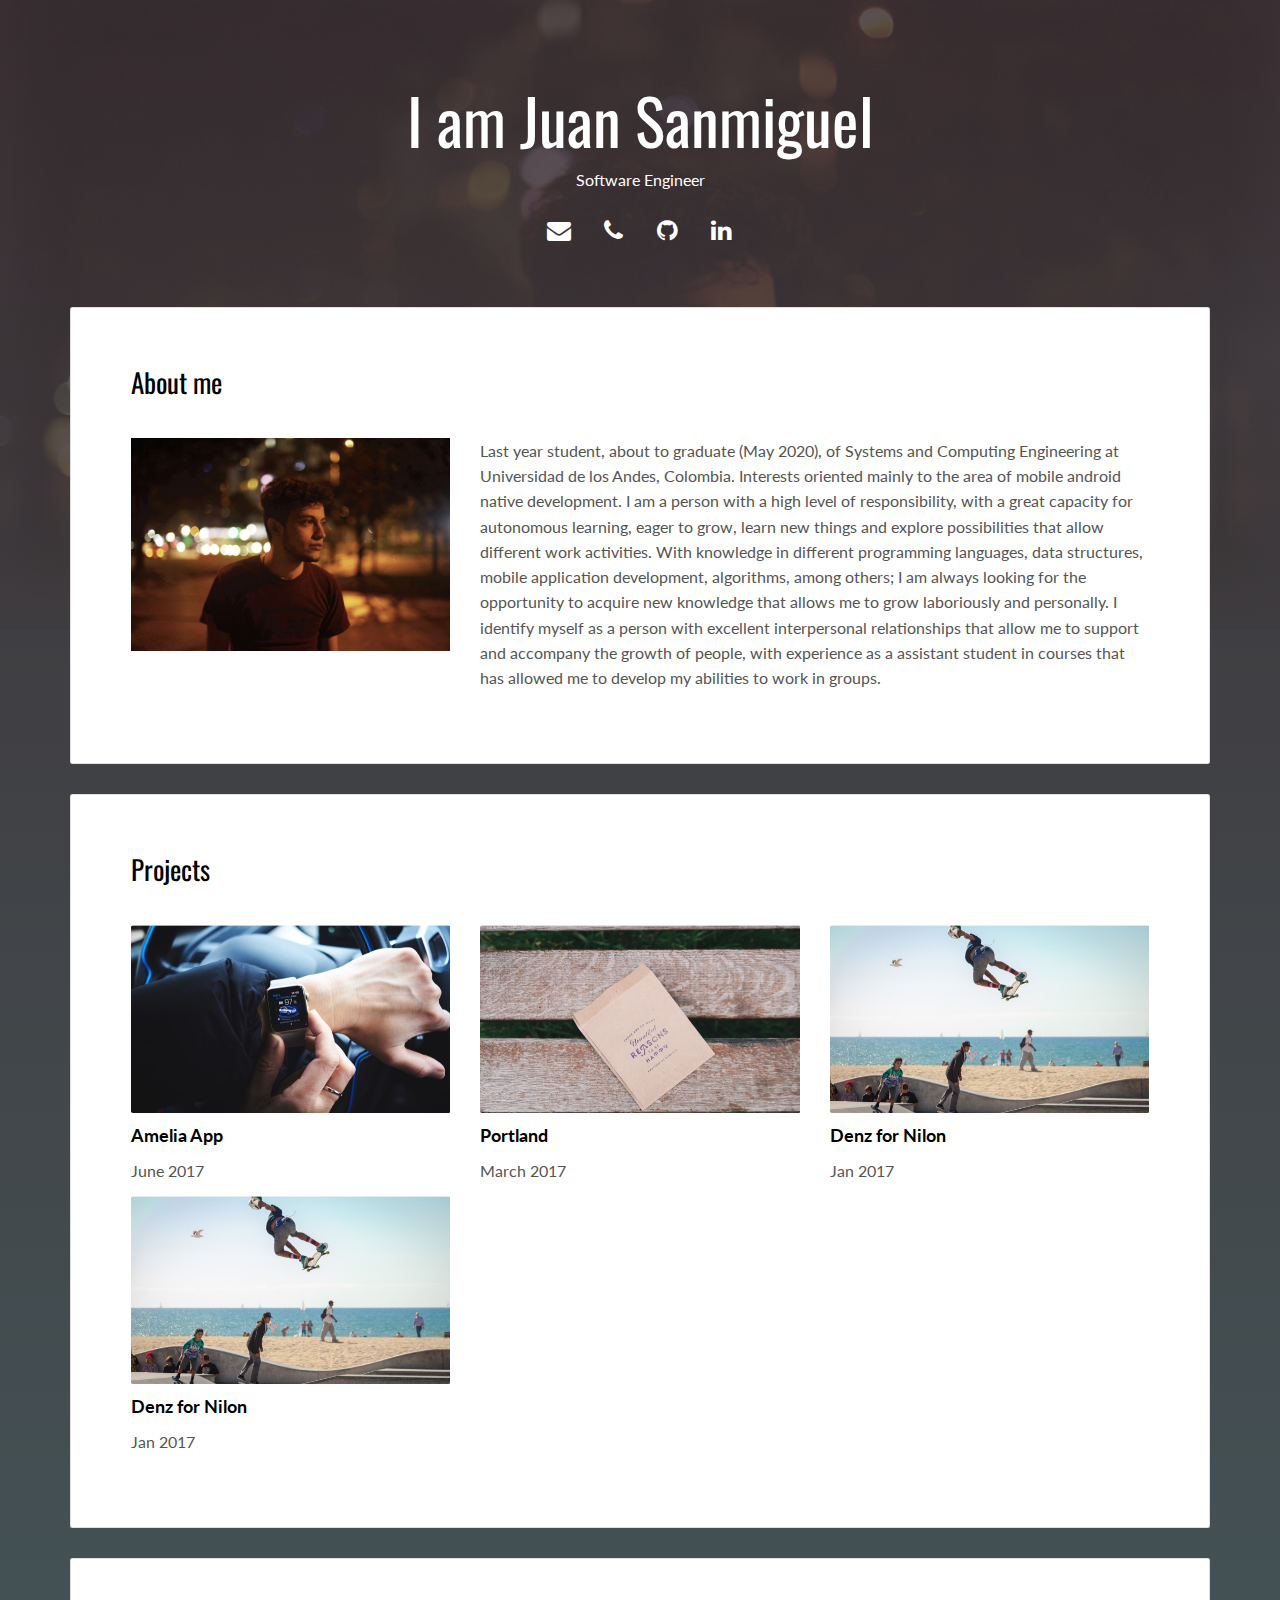
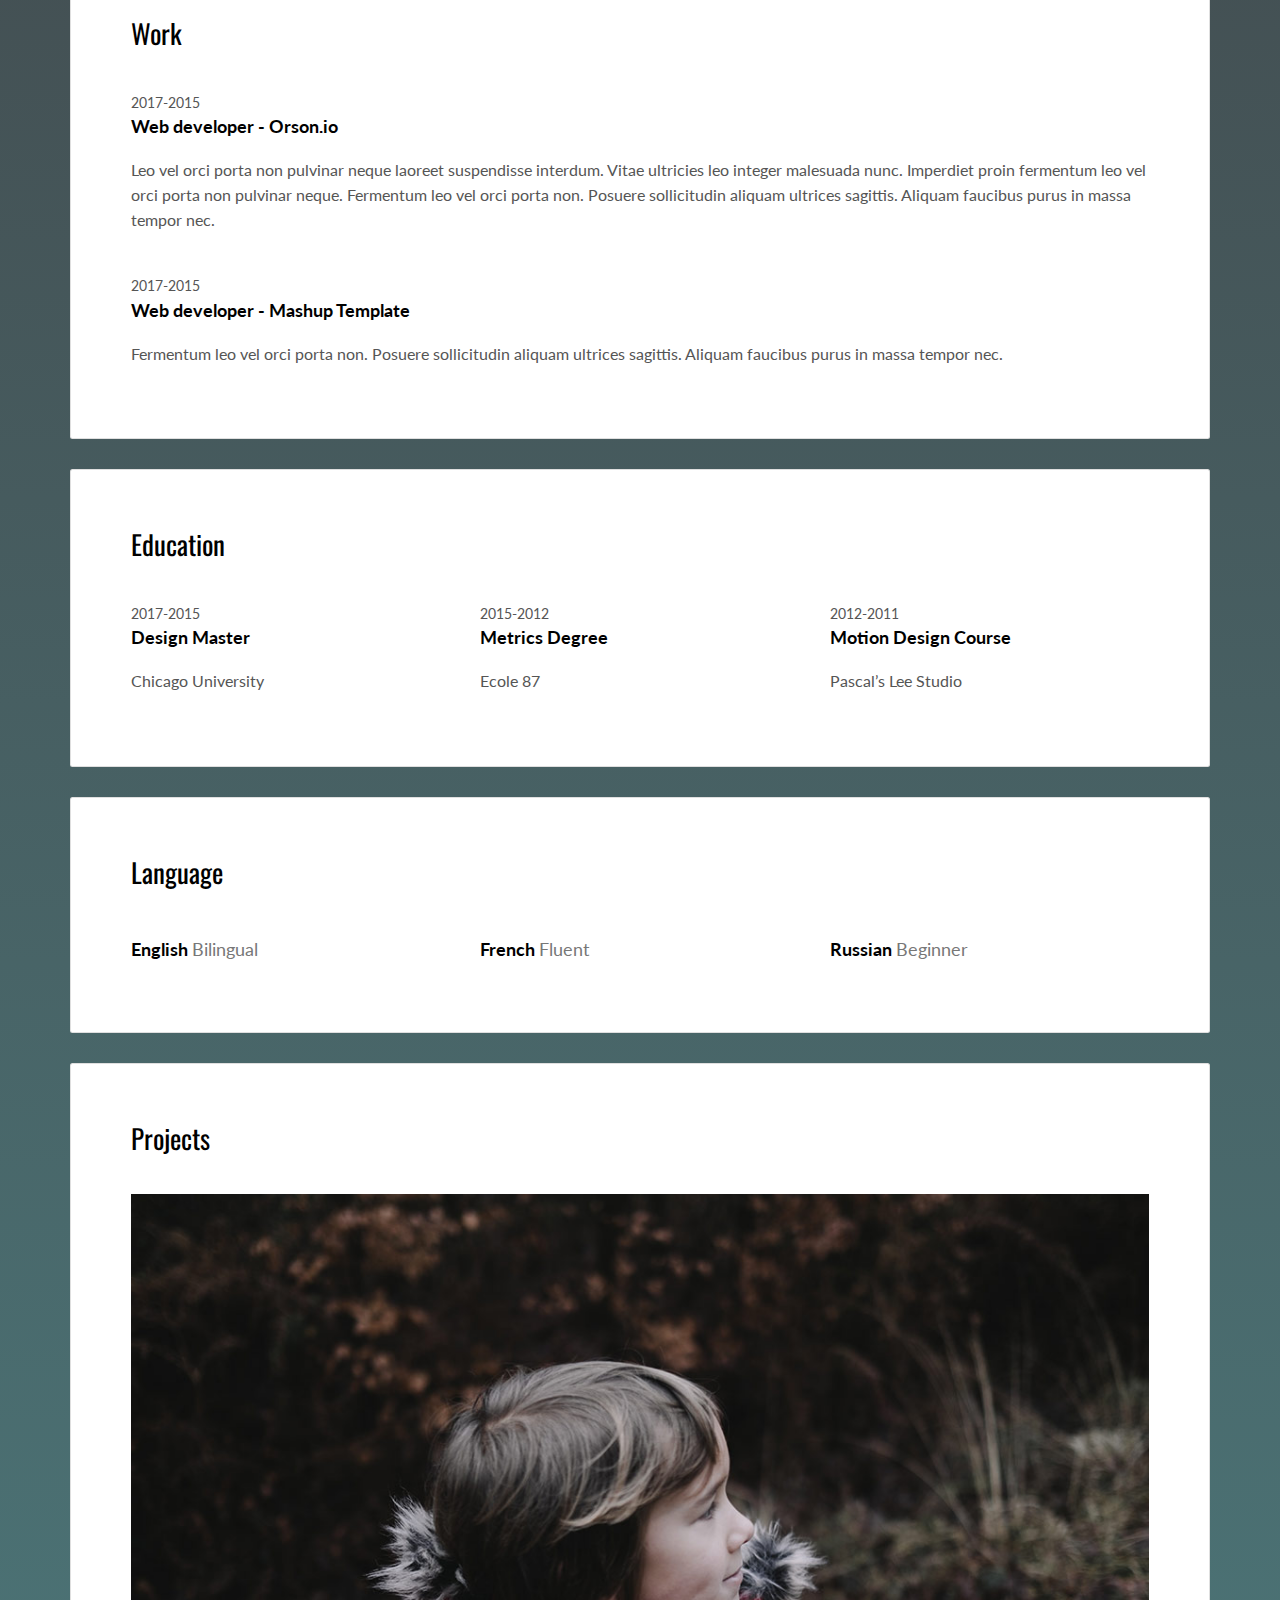
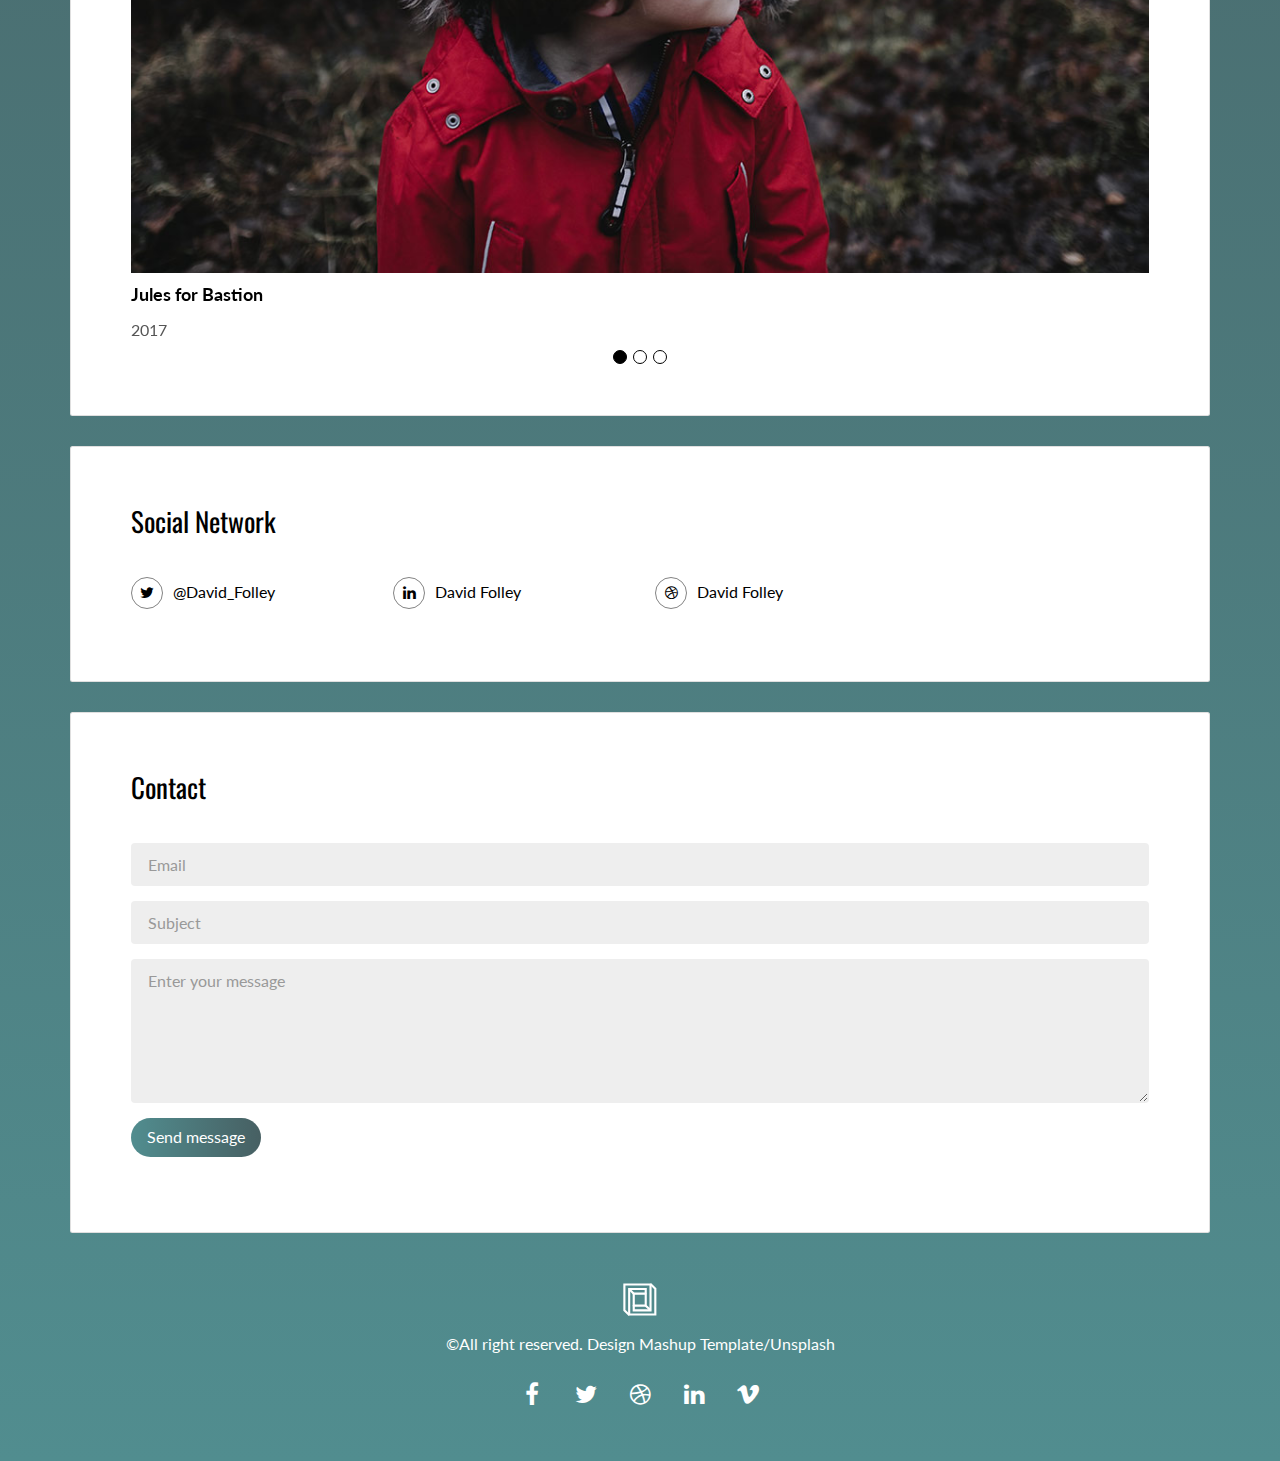
==== commit d725331a: "Links change and about me" ====
--- a/index.html
+++ b/index.html
@@ -15,35 +15,32 @@
   <link rel="apple-touch-icon" sizes="180x180" href="./assets/apple-icon-180x180.png">
   <link href="./assets/favicon.ico" rel="icon">
 
-  <title>Title page</title>  
+  <title>Sanmi's Portfolio</title>
 
 <link href="./main.d8e0d294.css" rel="stylesheet"></head>
 
 <body class="">
 
 <!-- Add your content of header -->
-<div class="background-color-layer" style="background-image: url('assets/images/img-01.jpg')"
+<div class="background-color-layer" style="background-image: url('assets/images/background.jpeg')"
 ></div>
 <main class="content-wrapper">
   <header class="white-text-container section-container">
     <div class="text-center">
-      <h1>I am David Folley</h1>
-      <p>Web designer</p>
+      <h1>I am Juan Sanmiguel</h1>
+      <p>Software Engineer</p>
       <p>
-        <a class="fa-icon fa-icon-2x" href="https://facebook.com/" title="">
-          <i class="fa fa-facebook"></i>
+        <a class="fa-icon fa-icon-2x" href="mailto:jp.sanmiguel@uniandes.edu.co" title="">
+          <i class="fa fa-envelope"></i>
         </a>
-        <a class="fa-icon fa-icon-2x" href="https://twitter.com/" title="">
-          <i class="fa fa-twitter"></i>
+        <a class="fa-icon fa-icon-2x" href="tel:+573144705073" title="">
+          <i class="fa fa-phone"></i>
         </a>
-        <a class="fa-icon fa-icon-2x" href="https://dribbble.com/" title="">
-          <i class="fa fa-dribbble"></i>
+        <a class="fa-icon fa-icon-2x" href="https://github.com/jpsanmiguel " title="">
+          <i class="fa fa-github"></i>
         </a>
-        <a class="fa-icon fa-icon-2x" href="https://www.linkedin.com/" title="">
+        <a class="fa-icon fa-icon-2x" href="https://www.linkedin.com/in/Juan-Sanmiguel" title="">
           <i class="fa fa-linkedin"></i>
-        </a>
-        <a class="fa-icon fa-icon-2x" href="https://vimeo.com/" title="">
-          <i class="fa fa-vimeo"></i>
         </a>
       </p>
     </div>
@@ -62,12 +59,11 @@
             <h2>About me</h2>
             <div class="row">
               <div class="col-md-4">
-                <p><img src="./assets/images/img-01.jpg" class="img-responsive" alt=""></p>
+                <p><img src="./assets/images/background.jpeg" class="img-responsive" alt=""></p>
               </div>
               <div class="col-md-8">
 
-              <p>Lorem ipsum dolor sit amet, consectetur adipiscing elit, sed do eiusmod tempor incididunt ut labore et dolore magna aliqua. Ut enim ad minim veniam, quis nostrud exercitation ullamco laboris nisi ut aliquip ex ea commodo consequat.</p>
-              <p> Duis aute irure dolor in reprehenderit in voluptate velit esse cillum dolore eu fugiat nulla pariatur. Excepteur sint occaecat cupidatat non proident, sunt in culpa qui officia deserunt mollit anim id est laborum.</p>
+              <p>Last year student, about to graduate (May 2020), of Systems and Computing Engineering at Universidad de los Andes, Colombia. Interests oriented mainly to the area of mobile android native development. I am a person with a high level of responsibility, with a great capacity for autonomous learning, eager to grow, learn new things and explore possibilities that allow different work activities. With knowledge in different programming languages, data structures, mobile application development, algorithms, among others; I am always looking for the opportunity to acquire new knowledge that allows me to grow laboriously and personally. I identify myself as a person with excellent interpersonal relationships that allow me to support and accompany the growth of people, with experience as a assistant student in courses that has allowed me to develop my abilities to work in groups.</p>
 
               </div>
             </div>
@@ -87,6 +83,11 @@
                 <img src="./assets/images/img-03.jpg" class="img-responsive" alt="">
                 <h3 class="h5">Portland</h3>
                 <p>March 2017</p>
+              </div>
+              <div class="col-md-4">
+                <img src="./assets/images/img-04.jpg" class="img-responsive" alt="">
+                <h3 class="h5">Denz for Nilon</h3>
+                <p>Jan 2017</p>
               </div>
               <div class="col-md-4">
                 <img src="./assets/images/img-04.jpg" class="img-responsive" alt="">
@@ -305,4 +306,4 @@
 
 --><script type="text/javascript" src="./main.bc58148c.js"></script></body>
 
-</html>+</html>
--- a/main.d8e0d294.css
+++ b/main.d8e0d294.css
@@ -5,5 +5,5 @@
  */
 /*! normalize.css v3.0.3 | MIT License | github.com/necolas/normalize.css */html{font-family:sans-serif;-ms-text-size-adjust:100%;-webkit-text-size-adjust:100%}body{margin:0}article,aside,details,figcaption,figure,footer,header,hgroup,main,menu,nav,section,summary{display:block}audio,canvas,progress,video{display:inline-block;vertical-align:baseline}audio:not([controls]){display:none;height:0}[hidden],template{display:none}a{background-color:transparent}a:active,a:hover{outline:0}abbr[title]{border-bottom:1px dotted}b,strong{font-weight:700}dfn{font-style:italic}h1{font-size:2em;margin:.67em 0}mark{background:#ff0;color:#000}small{font-size:80%}sub,sup{font-size:75%;line-height:0;position:relative;vertical-align:baseline}sup{top:-.5em}sub{bottom:-.25em}img{border:0}svg:not(:root){overflow:hidden}figure{margin:1em 40px}hr{box-sizing:content-box;height:0}pre{overflow:auto}code,kbd,pre,samp{font-family:monospace,monospace;font-size:1em}button,input,optgroup,select,textarea{color:inherit;font:inherit;margin:0}button{overflow:visible}button,select{text-transform:none}button,html input[type=button],input[type=reset],input[type=submit]{-webkit-appearance:button;cursor:pointer}button[disabled],html input[disabled]{cursor:default}button::-moz-focus-inner,input::-moz-focus-inner{border:0;padding:0}input{line-height:normal}input[type=checkbox],input[type=radio]{box-sizing:border-box;padding:0}input[type=number]::-webkit-inner-spin-button,input[type=number]::-webkit-outer-spin-button{height:auto}input[type=search]{-webkit-appearance:textfield;box-sizing:content-box}input[type=search]::-webkit-search-cancel-button,input[type=search]::-webkit-search-decoration{-webkit-appearance:none}fieldset{border:1px solid silver;margin:0 2px;padding:.35em .625em .75em}textarea{overflow:auto}optgroup{font-weight:700}table{border-collapse:collapse;border-spacing:0}td,th{padding:0}
 
-/*! Source: https://github.com/h5bp/html5-boilerplate/blob/master/src/css/main.css */@media print{*,:after,:before{background:transparent!important;color:#000!important;box-shadow:none!important;text-shadow:none!important}a,a:visited{text-decoration:underline}a[href]:after{content:" (" attr(href) ")"}abbr[title]:after{content:" (" attr(title) ")"}a[href^="#"]:after,a[href^="javascript:"]:after{content:""}blockquote,pre{border:1px solid #999;page-break-inside:avoid}thead{display:table-header-group}img,tr{page-break-inside:avoid}img{max-width:100%!important}h2,h3,p{orphans:3;widows:3}h2,h3{page-break-after:avoid}.navbar{display:none}.btn>.caret,.dropup>.btn>.caret{border-top-color:#000!important}.label{border:1px solid #000}.table{border-collapse:collapse!important}.table td,.table th{background-color:#fff!important}.table-bordered td,.table-bordered th{border:1px solid #ddd!important}}*,:after,:before{-webkit-box-sizing:border-box;-moz-box-sizing:border-box;box-sizing:border-box}html{font-size:10px;-webkit-tap-highlight-color:transparent}body{font-family:Lato,Helvetica,Arial,sans-serif;font-size:16px;line-height:1.58;color:#555;background-color:#fff}button,input,select,textarea{font-family:inherit;font-size:inherit;line-height:inherit}a{color:#ff0060;text-decoration:none}a:focus,a:hover{color:#b30043;text-decoration:underline}a:focus{outline:5px auto -webkit-focus-ring-color;outline-offset:-2px}figure{margin:0}img{vertical-align:middle}.img-responsive{display:block;max-width:100%;height:auto}.img-rounded{border-radius:6px}.img-thumbnail{padding:4px;line-height:1.58;background-color:#fff;border:1px solid #ddd;border-radius:4px;-webkit-transition:all .2s ease-in-out;-o-transition:all .2s ease-in-out;transition:all .2s ease-in-out;display:inline-block;max-width:100%;height:auto}.img-circle{border-radius:50%}hr{margin-top:25px;margin-bottom:25px;border:0;border-top:1px solid #eee}.sr-only{position:absolute;width:1px;height:1px;margin:-1px;padding:0;overflow:hidden;clip:rect(0,0,0,0);border:0}.sr-only-focusable:active,.sr-only-focusable:focus{position:static;width:auto;height:auto;margin:0;overflow:visible;clip:auto}[role=button]{cursor:pointer}.h1,.h2,.h3,.h4,.h5,.h6,h1,h2,h3,h4,h5,h6{font-family:Oswald,Helvetica,Arial,sans-serif;font-weight:400;line-height:1.1;color:#000}.h1 .small,.h1 small,.h2 .small,.h2 small,.h3 .small,.h3 small,.h4 .small,.h4 small,.h5 .small,.h5 small,.h6 .small,.h6 small,h1 .small,h1 small,h2 .small,h2 small,h3 .small,h3 small,h4 .small,h4 small,h5 .small,h5 small,h6 .small,h6 small{font-weight:400;line-height:1;color:#777}.h1,.h2,.h3,h1,h2,h3{margin-top:25px;margin-bottom:12.5px}.h1 .small,.h1 small,.h2 .small,.h2 small,.h3 .small,.h3 small,h1 .small,h1 small,h2 .small,h2 small,h3 .small,h3 small{font-size:65%}.h4,.h5,.h6,h4,h5,h6{margin-top:12.5px;margin-bottom:12.5px}.h4 .small,.h4 small,.h5 .small,.h5 small,.h6 .small,.h6 small,h4 .small,h4 small,h5 .small,h5 small,h6 .small,h6 small{font-size:75%}.h1,h1{font-size:63px}.h2,h2{font-size:27px}.h3,.h4,h3,h4{font-size:20px}.h5,h5{font-size:18px}.h6,h6{font-size:14px}p{margin:0 0 12.5px}.lead{margin-bottom:25px;font-size:18px;font-weight:300;line-height:1.4}@media (min-width:768px){.lead{font-size:24px}}.small,small{font-size:87%}.mark,mark{background-color:#fcf8e3;padding:.2em}.text-left{text-align:left}.text-right{text-align:right}.text-center{text-align:center}.text-justify{text-align:justify}.text-nowrap{white-space:nowrap}.text-lowercase{text-transform:lowercase}.initialism,.text-uppercase{text-transform:uppercase}.text-capitalize{text-transform:capitalize}.text-muted{color:#777}.text-primary{color:#ff0060}a.text-primary:focus,a.text-primary:hover{color:#cc004d}.text-success{color:#fff}a.text-success:focus,a.text-success:hover{color:#e6e6e6}.text-info{color:#31708f}a.text-info:focus,a.text-info:hover{color:#245269}.text-warning{color:#8a6d3b}a.text-warning:focus,a.text-warning:hover{color:#66512c}.text-danger{color:#fff}a.text-danger:focus,a.text-danger:hover{color:#e6e6e6}.bg-primary{color:#fff;background-color:#ff0060}a.bg-primary:focus,a.bg-primary:hover{background-color:#cc004d}.bg-success{background-color:#87e329}a.bg-success:focus,a.bg-success:hover{background-color:#6dc019}.bg-info{background-color:#d9edf7}a.bg-info:focus,a.bg-info:hover{background-color:#afd9ee}.bg-warning{background-color:#fcf8e3}a.bg-warning:focus,a.bg-warning:hover{background-color:#f7ecb5}.bg-danger{background-color:#ff2c74}a.bg-danger:focus,a.bg-danger:hover{background-color:#f80055}.page-header{padding-bottom:11.5px;margin:50px 0 25px;border-bottom:1px solid #eee}ol,ul{margin-top:0;margin-bottom:12.5px}ol ol,ol ul,ul ol,ul ul{margin-bottom:0}.list-inline,.list-unstyled{padding-left:0;list-style:none}.list-inline{margin-left:-5px}.list-inline>li{display:inline-block;padding-left:5px;padding-right:5px}dl{margin-top:0;margin-bottom:25px}dd,dt{line-height:1.58}dt{font-weight:700}dd{margin-left:0}.dl-horizontal dd:after,.dl-horizontal dd:before{content:" ";display:table}.dl-horizontal dd:after{clear:both}@media (min-width:768px){.dl-horizontal dt{float:left;width:160px;clear:left;text-align:right;overflow:hidden;text-overflow:ellipsis;white-space:nowrap}.dl-horizontal dd{margin-left:180px}}abbr[data-original-title],abbr[title]{cursor:help;border-bottom:1px dotted #777}.initialism{font-size:90%}blockquote{padding:12.5px 25px;margin:0 0 25px;font-size:20px;border-left:5px solid #eee}blockquote ol:last-child,blockquote p:last-child,blockquote ul:last-child{margin-bottom:0}blockquote .small,blockquote footer,blockquote small{display:block;font-size:80%;line-height:1.58;color:#777}blockquote .small:before,blockquote footer:before,blockquote small:before{content:"\2014   \A0"}.blockquote-reverse,blockquote.pull-right{padding-right:15px;padding-left:0;border-right:5px solid #eee;border-left:0;text-align:right}.blockquote-reverse .small:before,.blockquote-reverse footer:before,.blockquote-reverse small:before,blockquote.pull-right .small:before,blockquote.pull-right footer:before,blockquote.pull-right small:before{content:""}.blockquote-reverse .small:after,.blockquote-reverse footer:after,.blockquote-reverse small:after,blockquote.pull-right .small:after,blockquote.pull-right footer:after,blockquote.pull-right small:after{content:"\A0   \2014"}address{margin-bottom:25px;font-style:normal;line-height:1.58}code,kbd,pre,samp{font-family:Menlo,Monaco,Consolas,Courier New,monospace}code{color:#c7254e;background-color:#f9f2f4;border-radius:4px}code,kbd{padding:2px 4px;font-size:90%}kbd{color:#fff;background-color:#333;border-radius:3px;box-shadow:inset 0 -1px 0 rgba(0,0,0,.25)}kbd kbd{padding:0;font-size:100%;font-weight:700;box-shadow:none}pre{display:block;padding:12px;margin:0 0 12.5px;font-size:15px;line-height:1.58;word-break:break-all;word-wrap:break-word;color:#333;background-color:#f5f5f5;border:1px solid #ccc;border-radius:4px}pre code{padding:0;font-size:inherit;color:inherit;white-space:pre-wrap;background-color:transparent;border-radius:0}.pre-scrollable{max-height:340px;overflow-y:scroll}.container{margin-right:auto;margin-left:auto;padding-left:15px;padding-right:15px}.container:after,.container:before{content:" ";display:table}.container:after{clear:both}@media (min-width:768px){.container{width:750px}}@media (min-width:992px){.container{width:970px}}@media (min-width:1200px){.container{width:1170px}}.container-fluid{margin-right:auto;margin-left:auto;padding-left:15px;padding-right:15px}.container-fluid:after,.container-fluid:before{content:" ";display:table}.container-fluid:after{clear:both}.row{margin-left:-15px;margin-right:-15px}.row:after,.row:before{content:" ";display:table}.row:after{clear:both}.col-lg-1,.col-lg-2,.col-lg-3,.col-lg-4,.col-lg-5,.col-lg-6,.col-lg-7,.col-lg-8,.col-lg-9,.col-lg-10,.col-lg-11,.col-lg-12,.col-md-1,.col-md-2,.col-md-3,.col-md-4,.col-md-5,.col-md-6,.col-md-7,.col-md-8,.col-md-9,.col-md-10,.col-md-11,.col-md-12,.col-sm-1,.col-sm-2,.col-sm-3,.col-sm-4,.col-sm-5,.col-sm-6,.col-sm-7,.col-sm-8,.col-sm-9,.col-sm-10,.col-sm-11,.col-sm-12,.col-xs-1,.col-xs-2,.col-xs-3,.col-xs-4,.col-xs-5,.col-xs-6,.col-xs-7,.col-xs-8,.col-xs-9,.col-xs-10,.col-xs-11,.col-xs-12{position:relative;min-height:1px;padding-left:15px;padding-right:15px}.col-xs-1,.col-xs-2,.col-xs-3,.col-xs-4,.col-xs-5,.col-xs-6,.col-xs-7,.col-xs-8,.col-xs-9,.col-xs-10,.col-xs-11,.col-xs-12{float:left}.col-xs-1{width:8.33333%}.col-xs-2{width:16.66667%}.col-xs-3{width:25%}.col-xs-4{width:33.33333%}.col-xs-5{width:41.66667%}.col-xs-6{width:50%}.col-xs-7{width:58.33333%}.col-xs-8{width:66.66667%}.col-xs-9{width:75%}.col-xs-10{width:83.33333%}.col-xs-11{width:91.66667%}.col-xs-12{width:100%}.col-xs-pull-0{right:auto}.col-xs-pull-1{right:8.33333%}.col-xs-pull-2{right:16.66667%}.col-xs-pull-3{right:25%}.col-xs-pull-4{right:33.33333%}.col-xs-pull-5{right:41.66667%}.col-xs-pull-6{right:50%}.col-xs-pull-7{right:58.33333%}.col-xs-pull-8{right:66.66667%}.col-xs-pull-9{right:75%}.col-xs-pull-10{right:83.33333%}.col-xs-pull-11{right:91.66667%}.col-xs-pull-12{right:100%}.col-xs-push-0{left:auto}.col-xs-push-1{left:8.33333%}.col-xs-push-2{left:16.66667%}.col-xs-push-3{left:25%}.col-xs-push-4{left:33.33333%}.col-xs-push-5{left:41.66667%}.col-xs-push-6{left:50%}.col-xs-push-7{left:58.33333%}.col-xs-push-8{left:66.66667%}.col-xs-push-9{left:75%}.col-xs-push-10{left:83.33333%}.col-xs-push-11{left:91.66667%}.col-xs-push-12{left:100%}.col-xs-offset-0{margin-left:0}.col-xs-offset-1{margin-left:8.33333%}.col-xs-offset-2{margin-left:16.66667%}.col-xs-offset-3{margin-left:25%}.col-xs-offset-4{margin-left:33.33333%}.col-xs-offset-5{margin-left:41.66667%}.col-xs-offset-6{margin-left:50%}.col-xs-offset-7{margin-left:58.33333%}.col-xs-offset-8{margin-left:66.66667%}.col-xs-offset-9{margin-left:75%}.col-xs-offset-10{margin-left:83.33333%}.col-xs-offset-11{margin-left:91.66667%}.col-xs-offset-12{margin-left:100%}@media (min-width:768px){.col-sm-1,.col-sm-2,.col-sm-3,.col-sm-4,.col-sm-5,.col-sm-6,.col-sm-7,.col-sm-8,.col-sm-9,.col-sm-10,.col-sm-11,.col-sm-12{float:left}.col-sm-1{width:8.33333%}.col-sm-2{width:16.66667%}.col-sm-3{width:25%}.col-sm-4{width:33.33333%}.col-sm-5{width:41.66667%}.col-sm-6{width:50%}.col-sm-7{width:58.33333%}.col-sm-8{width:66.66667%}.col-sm-9{width:75%}.col-sm-10{width:83.33333%}.col-sm-11{width:91.66667%}.col-sm-12{width:100%}.col-sm-pull-0{right:auto}.col-sm-pull-1{right:8.33333%}.col-sm-pull-2{right:16.66667%}.col-sm-pull-3{right:25%}.col-sm-pull-4{right:33.33333%}.col-sm-pull-5{right:41.66667%}.col-sm-pull-6{right:50%}.col-sm-pull-7{right:58.33333%}.col-sm-pull-8{right:66.66667%}.col-sm-pull-9{right:75%}.col-sm-pull-10{right:83.33333%}.col-sm-pull-11{right:91.66667%}.col-sm-pull-12{right:100%}.col-sm-push-0{left:auto}.col-sm-push-1{left:8.33333%}.col-sm-push-2{left:16.66667%}.col-sm-push-3{left:25%}.col-sm-push-4{left:33.33333%}.col-sm-push-5{left:41.66667%}.col-sm-push-6{left:50%}.col-sm-push-7{left:58.33333%}.col-sm-push-8{left:66.66667%}.col-sm-push-9{left:75%}.col-sm-push-10{left:83.33333%}.col-sm-push-11{left:91.66667%}.col-sm-push-12{left:100%}.col-sm-offset-0{margin-left:0}.col-sm-offset-1{margin-left:8.33333%}.col-sm-offset-2{margin-left:16.66667%}.col-sm-offset-3{margin-left:25%}.col-sm-offset-4{margin-left:33.33333%}.col-sm-offset-5{margin-left:41.66667%}.col-sm-offset-6{margin-left:50%}.col-sm-offset-7{margin-left:58.33333%}.col-sm-offset-8{margin-left:66.66667%}.col-sm-offset-9{margin-left:75%}.col-sm-offset-10{margin-left:83.33333%}.col-sm-offset-11{margin-left:91.66667%}.col-sm-offset-12{margin-left:100%}}@media (min-width:992px){.col-md-1,.col-md-2,.col-md-3,.col-md-4,.col-md-5,.col-md-6,.col-md-7,.col-md-8,.col-md-9,.col-md-10,.col-md-11,.col-md-12{float:left}.col-md-1{width:8.33333%}.col-md-2{width:16.66667%}.col-md-3{width:25%}.col-md-4{width:33.33333%}.col-md-5{width:41.66667%}.col-md-6{width:50%}.col-md-7{width:58.33333%}.col-md-8{width:66.66667%}.col-md-9{width:75%}.col-md-10{width:83.33333%}.col-md-11{width:91.66667%}.col-md-12{width:100%}.col-md-pull-0{right:auto}.col-md-pull-1{right:8.33333%}.col-md-pull-2{right:16.66667%}.col-md-pull-3{right:25%}.col-md-pull-4{right:33.33333%}.col-md-pull-5{right:41.66667%}.col-md-pull-6{right:50%}.col-md-pull-7{right:58.33333%}.col-md-pull-8{right:66.66667%}.col-md-pull-9{right:75%}.col-md-pull-10{right:83.33333%}.col-md-pull-11{right:91.66667%}.col-md-pull-12{right:100%}.col-md-push-0{left:auto}.col-md-push-1{left:8.33333%}.col-md-push-2{left:16.66667%}.col-md-push-3{left:25%}.col-md-push-4{left:33.33333%}.col-md-push-5{left:41.66667%}.col-md-push-6{left:50%}.col-md-push-7{left:58.33333%}.col-md-push-8{left:66.66667%}.col-md-push-9{left:75%}.col-md-push-10{left:83.33333%}.col-md-push-11{left:91.66667%}.col-md-push-12{left:100%}.col-md-offset-0{margin-left:0}.col-md-offset-1{margin-left:8.33333%}.col-md-offset-2{margin-left:16.66667%}.col-md-offset-3{margin-left:25%}.col-md-offset-4{margin-left:33.33333%}.col-md-offset-5{margin-left:41.66667%}.col-md-offset-6{margin-left:50%}.col-md-offset-7{margin-left:58.33333%}.col-md-offset-8{margin-left:66.66667%}.col-md-offset-9{margin-left:75%}.col-md-offset-10{margin-left:83.33333%}.col-md-offset-11{margin-left:91.66667%}.col-md-offset-12{margin-left:100%}}@media (min-width:1200px){.col-lg-1,.col-lg-2,.col-lg-3,.col-lg-4,.col-lg-5,.col-lg-6,.col-lg-7,.col-lg-8,.col-lg-9,.col-lg-10,.col-lg-11,.col-lg-12{float:left}.col-lg-1{width:8.33333%}.col-lg-2{width:16.66667%}.col-lg-3{width:25%}.col-lg-4{width:33.33333%}.col-lg-5{width:41.66667%}.col-lg-6{width:50%}.col-lg-7{width:58.33333%}.col-lg-8{width:66.66667%}.col-lg-9{width:75%}.col-lg-10{width:83.33333%}.col-lg-11{width:91.66667%}.col-lg-12{width:100%}.col-lg-pull-0{right:auto}.col-lg-pull-1{right:8.33333%}.col-lg-pull-2{right:16.66667%}.col-lg-pull-3{right:25%}.col-lg-pull-4{right:33.33333%}.col-lg-pull-5{right:41.66667%}.col-lg-pull-6{right:50%}.col-lg-pull-7{right:58.33333%}.col-lg-pull-8{right:66.66667%}.col-lg-pull-9{right:75%}.col-lg-pull-10{right:83.33333%}.col-lg-pull-11{right:91.66667%}.col-lg-pull-12{right:100%}.col-lg-push-0{left:auto}.col-lg-push-1{left:8.33333%}.col-lg-push-2{left:16.66667%}.col-lg-push-3{left:25%}.col-lg-push-4{left:33.33333%}.col-lg-push-5{left:41.66667%}.col-lg-push-6{left:50%}.col-lg-push-7{left:58.33333%}.col-lg-push-8{left:66.66667%}.col-lg-push-9{left:75%}.col-lg-push-10{left:83.33333%}.col-lg-push-11{left:91.66667%}.col-lg-push-12{left:100%}.col-lg-offset-0{margin-left:0}.col-lg-offset-1{margin-left:8.33333%}.col-lg-offset-2{margin-left:16.66667%}.col-lg-offset-3{margin-left:25%}.col-lg-offset-4{margin-left:33.33333%}.col-lg-offset-5{margin-left:41.66667%}.col-lg-offset-6{margin-left:50%}.col-lg-offset-7{margin-left:58.33333%}.col-lg-offset-8{margin-left:66.66667%}.col-lg-offset-9{margin-left:75%}.col-lg-offset-10{margin-left:83.33333%}.col-lg-offset-11{margin-left:91.66667%}.col-lg-offset-12{margin-left:100%}}table{background-color:transparent}caption{padding-top:8px;padding-bottom:8px;color:#777}caption,th{text-align:left}.table{width:100%;max-width:100%;margin-bottom:25px}.table>tbody>tr>td,.table>tbody>tr>th,.table>tfoot>tr>td,.table>tfoot>tr>th,.table>thead>tr>td,.table>thead>tr>th{padding:8px;line-height:1.58;vertical-align:top;border-top:1px solid #ddd}.table>thead>tr>th{vertical-align:bottom;border-bottom:2px solid #ddd}.table>caption+thead>tr:first-child>td,.table>caption+thead>tr:first-child>th,.table>colgroup+thead>tr:first-child>td,.table>colgroup+thead>tr:first-child>th,.table>thead:first-child>tr:first-child>td,.table>thead:first-child>tr:first-child>th{border-top:0}.table>tbody+tbody{border-top:2px solid #ddd}.table .table{background-color:#fff}.table-condensed>tbody>tr>td,.table-condensed>tbody>tr>th,.table-condensed>tfoot>tr>td,.table-condensed>tfoot>tr>th,.table-condensed>thead>tr>td,.table-condensed>thead>tr>th{padding:5px}.table-bordered,.table-bordered>tbody>tr>td,.table-bordered>tbody>tr>th,.table-bordered>tfoot>tr>td,.table-bordered>tfoot>tr>th,.table-bordered>thead>tr>td,.table-bordered>thead>tr>th{border:1px solid #ddd}.table-bordered>thead>tr>td,.table-bordered>thead>tr>th{border-bottom-width:2px}.table-striped>tbody>tr:nth-of-type(odd){background-color:#f9f9f9}.table-hover>tbody>tr:hover{background-color:#f5f5f5}table col[class*=col-]{position:static;float:none;display:table-column}table td[class*=col-],table th[class*=col-]{position:static;float:none;display:table-cell}.table>tbody>tr.active>td,.table>tbody>tr.active>th,.table>tbody>tr>td.active,.table>tbody>tr>th.active,.table>tfoot>tr.active>td,.table>tfoot>tr.active>th,.table>tfoot>tr>td.active,.table>tfoot>tr>th.active,.table>thead>tr.active>td,.table>thead>tr.active>th,.table>thead>tr>td.active,.table>thead>tr>th.active{background-color:#f5f5f5}.table-hover>tbody>tr.active:hover>td,.table-hover>tbody>tr.active:hover>th,.table-hover>tbody>tr:hover>.active,.table-hover>tbody>tr>td.active:hover,.table-hover>tbody>tr>th.active:hover{background-color:#e8e8e8}.table>tbody>tr.success>td,.table>tbody>tr.success>th,.table>tbody>tr>td.success,.table>tbody>tr>th.success,.table>tfoot>tr.success>td,.table>tfoot>tr.success>th,.table>tfoot>tr>td.success,.table>tfoot>tr>th.success,.table>thead>tr.success>td,.table>thead>tr.success>th,.table>thead>tr>td.success,.table>thead>tr>th.success{background-color:#87e329}.table-hover>tbody>tr.success:hover>td,.table-hover>tbody>tr.success:hover>th,.table-hover>tbody>tr:hover>.success,.table-hover>tbody>tr>td.success:hover,.table-hover>tbody>tr>th.success:hover{background-color:#7ad61c}.table>tbody>tr.info>td,.table>tbody>tr.info>th,.table>tbody>tr>td.info,.table>tbody>tr>th.info,.table>tfoot>tr.info>td,.table>tfoot>tr.info>th,.table>tfoot>tr>td.info,.table>tfoot>tr>th.info,.table>thead>tr.info>td,.table>thead>tr.info>th,.table>thead>tr>td.info,.table>thead>tr>th.info{background-color:#d9edf7}.table-hover>tbody>tr.info:hover>td,.table-hover>tbody>tr.info:hover>th,.table-hover>tbody>tr:hover>.info,.table-hover>tbody>tr>td.info:hover,.table-hover>tbody>tr>th.info:hover{background-color:#c4e3f3}.table>tbody>tr.warning>td,.table>tbody>tr.warning>th,.table>tbody>tr>td.warning,.table>tbody>tr>th.warning,.table>tfoot>tr.warning>td,.table>tfoot>tr.warning>th,.table>tfoot>tr>td.warning,.table>tfoot>tr>th.warning,.table>thead>tr.warning>td,.table>thead>tr.warning>th,.table>thead>tr>td.warning,.table>thead>tr>th.warning{background-color:#fcf8e3}.table-hover>tbody>tr.warning:hover>td,.table-hover>tbody>tr.warning:hover>th,.table-hover>tbody>tr:hover>.warning,.table-hover>tbody>tr>td.warning:hover,.table-hover>tbody>tr>th.warning:hover{background-color:#faf2cc}.table>tbody>tr.danger>td,.table>tbody>tr.danger>th,.table>tbody>tr>td.danger,.table>tbody>tr>th.danger,.table>tfoot>tr.danger>td,.table>tfoot>tr.danger>th,.table>tfoot>tr>td.danger,.table>tfoot>tr>th.danger,.table>thead>tr.danger>td,.table>thead>tr.danger>th,.table>thead>tr>td.danger,.table>thead>tr>th.danger{background-color:#ff2c74}.table-hover>tbody>tr.danger:hover>td,.table-hover>tbody>tr.danger:hover>th,.table-hover>tbody>tr:hover>.danger,.table-hover>tbody>tr>td.danger:hover,.table-hover>tbody>tr>th.danger:hover{background-color:#ff1363}.table-responsive{overflow-x:auto;min-height:.01%}@media screen and (max-width:767px){.table-responsive{width:100%;margin-bottom:18.75px;overflow-y:hidden;-ms-overflow-style:-ms-autohiding-scrollbar;border:1px solid #ddd}.table-responsive>.table{margin-bottom:0}.table-responsive>.table>tbody>tr>td,.table-responsive>.table>tbody>tr>th,.table-responsive>.table>tfoot>tr>td,.table-responsive>.table>tfoot>tr>th,.table-responsive>.table>thead>tr>td,.table-responsive>.table>thead>tr>th{white-space:nowrap}.table-responsive>.table-bordered{border:0}.table-responsive>.table-bordered>tbody>tr>td:first-child,.table-responsive>.table-bordered>tbody>tr>th:first-child,.table-responsive>.table-bordered>tfoot>tr>td:first-child,.table-responsive>.table-bordered>tfoot>tr>th:first-child,.table-responsive>.table-bordered>thead>tr>td:first-child,.table-responsive>.table-bordered>thead>tr>th:first-child{border-left:0}.table-responsive>.table-bordered>tbody>tr>td:last-child,.table-responsive>.table-bordered>tbody>tr>th:last-child,.table-responsive>.table-bordered>tfoot>tr>td:last-child,.table-responsive>.table-bordered>tfoot>tr>th:last-child,.table-responsive>.table-bordered>thead>tr>td:last-child,.table-responsive>.table-bordered>thead>tr>th:last-child{border-right:0}.table-responsive>.table-bordered>tbody>tr:last-child>td,.table-responsive>.table-bordered>tbody>tr:last-child>th,.table-responsive>.table-bordered>tfoot>tr:last-child>td,.table-responsive>.table-bordered>tfoot>tr:last-child>th{border-bottom:0}}fieldset{margin:0;min-width:0}fieldset,legend{padding:0;border:0}legend{display:block;width:100%;margin-bottom:25px;font-size:24px;line-height:inherit;color:#333;border-bottom:1px solid #e5e5e5}label{display:inline-block;max-width:100%;margin-bottom:5px;font-weight:700}input[type=search]{-webkit-box-sizing:border-box;-moz-box-sizing:border-box;box-sizing:border-box}input[type=checkbox],input[type=radio]{margin:4px 0 0;margin-top:1px\9;line-height:normal}input[type=file]{display:block}input[type=range]{display:block;width:100%}select[multiple],select[size]{height:auto}input[type=checkbox]:focus,input[type=file]:focus,input[type=radio]:focus{outline:5px auto -webkit-focus-ring-color;outline-offset:-2px}output{padding-top:9px}.form-control,output{display:block;font-size:16px;line-height:1.58;color:#555}.form-control{width:100%;height:43px;padding:8px 16px;background-color:#eee;background-image:none;border:1px solid transparent;border-radius:4px;-webkit-box-shadow:inset 0 1px 1px rgba(0,0,0,.075);box-shadow:inset 0 1px 1px rgba(0,0,0,.075);-webkit-transition:border-color .15s ease-in-out,box-shadow .15s ease-in-out;-o-transition:border-color ease-in-out .15s,box-shadow ease-in-out .15s;transition:border-color .15s ease-in-out,box-shadow .15s ease-in-out}.form-control:focus{border-color:#66afe9;-webkit-box-shadow:inset 0 1px 1px rgba(0,0,0,.075),0 0 8px rgba(102,175,233,.6);box-shadow:inset 0 1px 1px rgba(0,0,0,.075),0 0 8px rgba(102,175,233,.6)}.form-control::-moz-placeholder{color:#999;opacity:1}.form-control:-ms-input-placeholder{color:#999}.form-control::-webkit-input-placeholder{color:#999}.form-control::-ms-expand{border:0;background-color:transparent}.form-control[disabled],.form-control[readonly],fieldset[disabled] .form-control{background-color:#eee;opacity:1}.form-control[disabled],fieldset[disabled] .form-control{cursor:not-allowed}textarea.form-control{height:auto}input[type=search]{-webkit-appearance:none}@media screen and (-webkit-min-device-pixel-ratio:0){input[type=date].form-control,input[type=datetime-local].form-control,input[type=month].form-control,input[type=time].form-control{line-height:43px}.input-group-sm>.input-group-btn>input[type=date].btn,.input-group-sm>.input-group-btn>input[type=datetime-local].btn,.input-group-sm>.input-group-btn>input[type=month].btn,.input-group-sm>.input-group-btn>input[type=time].btn,.input-group-sm>input[type=date].form-control,.input-group-sm>input[type=date].input-group-addon,.input-group-sm>input[type=datetime-local].form-control,.input-group-sm>input[type=datetime-local].input-group-addon,.input-group-sm>input[type=month].form-control,.input-group-sm>input[type=month].input-group-addon,.input-group-sm>input[type=time].form-control,.input-group-sm>input[type=time].input-group-addon,.input-group-sm input[type=date],.input-group-sm input[type=datetime-local],.input-group-sm input[type=month],.input-group-sm input[type=time],input[type=date].input-sm,input[type=datetime-local].input-sm,input[type=month].input-sm,input[type=time].input-sm{line-height:35px}.input-group-lg>.input-group-btn>input[type=date].btn,.input-group-lg>.input-group-btn>input[type=datetime-local].btn,.input-group-lg>.input-group-btn>input[type=month].btn,.input-group-lg>.input-group-btn>input[type=time].btn,.input-group-lg>input[type=date].form-control,.input-group-lg>input[type=date].input-group-addon,.input-group-lg>input[type=datetime-local].form-control,.input-group-lg>input[type=datetime-local].input-group-addon,.input-group-lg>input[type=month].form-control,.input-group-lg>input[type=month].input-group-addon,.input-group-lg>input[type=time].form-control,.input-group-lg>input[type=time].input-group-addon,.input-group-lg input[type=date],.input-group-lg input[type=datetime-local],.input-group-lg input[type=month],.input-group-lg input[type=time],input[type=date].input-lg,input[type=datetime-local].input-lg,input[type=month].input-lg,input[type=time].input-lg{line-height:53px}}.form-group{margin-bottom:15px}.checkbox,.radio{position:relative;display:block;margin-top:10px;margin-bottom:10px}.checkbox label,.radio label{min-height:25px;padding-left:20px;margin-bottom:0;font-weight:400;cursor:pointer}.checkbox-inline input[type=checkbox],.checkbox input[type=checkbox],.radio-inline input[type=radio],.radio input[type=radio]{position:absolute;margin-left:-20px;margin-top:4px\9}.checkbox+.checkbox,.radio+.radio{margin-top:-5px}.checkbox-inline,.radio-inline{position:relative;display:inline-block;padding-left:20px;margin-bottom:0;vertical-align:middle;font-weight:400;cursor:pointer}.checkbox-inline+.checkbox-inline,.radio-inline+.radio-inline{margin-top:0;margin-left:10px}.checkbox-inline.disabled,.checkbox.disabled label,.radio-inline.disabled,.radio.disabled label,fieldset[disabled] .checkbox-inline,fieldset[disabled] .checkbox label,fieldset[disabled] .radio-inline,fieldset[disabled] .radio label,fieldset[disabled] input[type=checkbox],fieldset[disabled] input[type=radio],input[type=checkbox].disabled,input[type=checkbox][disabled],input[type=radio].disabled,input[type=radio][disabled]{cursor:not-allowed}.form-control-static{padding-top:9px;padding-bottom:9px;margin-bottom:0;min-height:41px}.form-control-static.input-lg,.form-control-static.input-sm,.input-group-lg>.form-control-static.form-control,.input-group-lg>.form-control-static.input-group-addon,.input-group-lg>.input-group-btn>.form-control-static.btn,.input-group-sm>.form-control-static.form-control,.input-group-sm>.form-control-static.input-group-addon,.input-group-sm>.input-group-btn>.form-control-static.btn{padding-left:0;padding-right:0}.input-group-sm>.form-control,.input-group-sm>.input-group-addon,.input-group-sm>.input-group-btn>.btn,.input-sm{height:35px;padding:6px 12px;font-size:14px;line-height:1.5;border-radius:3px}.input-group-sm>.input-group-btn>select.btn,.input-group-sm>select.form-control,.input-group-sm>select.input-group-addon,select.input-sm{height:35px;line-height:35px}.input-group-sm>.input-group-btn>select[multiple].btn,.input-group-sm>.input-group-btn>textarea.btn,.input-group-sm>select[multiple].form-control,.input-group-sm>select[multiple].input-group-addon,.input-group-sm>textarea.form-control,.input-group-sm>textarea.input-group-addon,select[multiple].input-sm,textarea.input-sm{height:auto}.form-group-sm .form-control{height:35px;padding:6px 12px;font-size:14px;line-height:1.5;border-radius:3px}.form-group-sm select.form-control{height:35px;line-height:35px}.form-group-sm select[multiple].form-control,.form-group-sm textarea.form-control{height:auto}.form-group-sm .form-control-static{height:35px;min-height:39px;padding:7px 12px;font-size:14px;line-height:1.5}.input-group-lg>.form-control,.input-group-lg>.input-group-addon,.input-group-lg>.input-group-btn>.btn,.input-lg{height:53px;padding:12px 20px;font-size:20px;line-height:1.33333;border-radius:6px}.input-group-lg>.input-group-btn>select.btn,.input-group-lg>select.form-control,.input-group-lg>select.input-group-addon,select.input-lg{height:53px;line-height:53px}.input-group-lg>.input-group-btn>select[multiple].btn,.input-group-lg>.input-group-btn>textarea.btn,.input-group-lg>select[multiple].form-control,.input-group-lg>select[multiple].input-group-addon,.input-group-lg>textarea.form-control,.input-group-lg>textarea.input-group-addon,select[multiple].input-lg,textarea.input-lg{height:auto}.form-group-lg .form-control{height:53px;padding:12px 20px;font-size:20px;line-height:1.33333;border-radius:6px}.form-group-lg select.form-control{height:53px;line-height:53px}.form-group-lg select[multiple].form-control,.form-group-lg textarea.form-control{height:auto}.form-group-lg .form-control-static{height:53px;min-height:45px;padding:13px 20px;font-size:20px;line-height:1.33333}.has-feedback{position:relative}.has-feedback .form-control{padding-right:53.75px}.form-control-feedback{position:absolute;top:0;right:0;z-index:2;display:block;width:43px;height:43px;line-height:43px;text-align:center;pointer-events:none}.form-group-lg .form-control+.form-control-feedback,.input-group-lg+.form-control-feedback,.input-group-lg>.form-control+.form-control-feedback,.input-group-lg>.input-group-addon+.form-control-feedback,.input-group-lg>.input-group-btn>.btn+.form-control-feedback,.input-lg+.form-control-feedback{width:53px;height:53px;line-height:53px}.form-group-sm .form-control+.form-control-feedback,.input-group-sm+.form-control-feedback,.input-group-sm>.form-control+.form-control-feedback,.input-group-sm>.input-group-addon+.form-control-feedback,.input-group-sm>.input-group-btn>.btn+.form-control-feedback,.input-sm+.form-control-feedback{width:35px;height:35px;line-height:35px}.has-success .checkbox,.has-success .checkbox-inline,.has-success.checkbox-inline label,.has-success.checkbox label,.has-success .control-label,.has-success .help-block,.has-success .radio,.has-success .radio-inline,.has-success.radio-inline label,.has-success.radio label{color:#fff}.has-success .form-control{border-color:#fff;-webkit-box-shadow:inset 0 1px 1px rgba(0,0,0,.075);box-shadow:inset 0 1px 1px rgba(0,0,0,.075)}.has-success .form-control:focus{border-color:#e6e6e6;-webkit-box-shadow:inset 0 1px 1px rgba(0,0,0,.075),0 0 6px #fff;box-shadow:inset 0 1px 1px rgba(0,0,0,.075),0 0 6px #fff}.has-success .input-group-addon{color:#fff;border-color:#fff;background-color:#87e329}.has-success .form-control-feedback{color:#fff}.has-warning .checkbox,.has-warning .checkbox-inline,.has-warning.checkbox-inline label,.has-warning.checkbox label,.has-warning .control-label,.has-warning .help-block,.has-warning .radio,.has-warning .radio-inline,.has-warning.radio-inline label,.has-warning.radio label{color:#8a6d3b}.has-warning .form-control{border-color:#8a6d3b;-webkit-box-shadow:inset 0 1px 1px rgba(0,0,0,.075);box-shadow:inset 0 1px 1px rgba(0,0,0,.075)}.has-warning .form-control:focus{border-color:#66512c;-webkit-box-shadow:inset 0 1px 1px rgba(0,0,0,.075),0 0 6px #c0a16b;box-shadow:inset 0 1px 1px rgba(0,0,0,.075),0 0 6px #c0a16b}.has-warning .input-group-addon{color:#8a6d3b;border-color:#8a6d3b;background-color:#fcf8e3}.has-warning .form-control-feedback{color:#8a6d3b}.has-error .checkbox,.has-error .checkbox-inline,.has-error.checkbox-inline label,.has-error.checkbox label,.has-error .control-label,.has-error .help-block,.has-error .radio,.has-error .radio-inline,.has-error.radio-inline label,.has-error.radio label{color:#fff}.has-error .form-control{border-color:#fff;-webkit-box-shadow:inset 0 1px 1px rgba(0,0,0,.075);box-shadow:inset 0 1px 1px rgba(0,0,0,.075)}.has-error .form-control:focus{border-color:#e6e6e6;-webkit-box-shadow:inset 0 1px 1px rgba(0,0,0,.075),0 0 6px #fff;box-shadow:inset 0 1px 1px rgba(0,0,0,.075),0 0 6px #fff}.has-error .input-group-addon{color:#fff;border-color:#fff;background-color:#ff2c74}.has-error .form-control-feedback{color:#fff}.has-feedback label~.form-control-feedback{top:30px}.has-feedback label.sr-only~.form-control-feedback{top:0}.help-block{display:block;margin-top:5px;margin-bottom:10px;color:#959595}@media (min-width:768px){.form-inline .form-group{display:inline-block;margin-bottom:0;vertical-align:middle}.form-inline .form-control{display:inline-block;width:auto;vertical-align:middle}.form-inline .form-control-static{display:inline-block}.form-inline .input-group{display:inline-table;vertical-align:middle}.form-inline .input-group .form-control,.form-inline .input-group .input-group-addon,.form-inline .input-group .input-group-btn{width:auto}.form-inline .input-group>.form-control{width:100%}.form-inline .control-label{margin-bottom:0;vertical-align:middle}.form-inline .checkbox,.form-inline .radio{display:inline-block;margin-top:0;margin-bottom:0;vertical-align:middle}.form-inline .checkbox label,.form-inline .radio label{padding-left:0}.form-inline .checkbox input[type=checkbox],.form-inline .radio input[type=radio]{position:relative;margin-left:0}.form-inline .has-feedback .form-control-feedback{top:0}}.form-horizontal .checkbox,.form-horizontal .checkbox-inline,.form-horizontal .radio,.form-horizontal .radio-inline{margin-top:0;margin-bottom:0;padding-top:9px}.form-horizontal .checkbox,.form-horizontal .radio{min-height:34px}.form-horizontal .form-group{margin-left:-15px;margin-right:-15px}.form-horizontal .form-group:after,.form-horizontal .form-group:before{content:" ";display:table}.form-horizontal .form-group:after{clear:both}@media (min-width:768px){.form-horizontal .control-label{text-align:right;margin-bottom:0;padding-top:9px}}.form-horizontal .has-feedback .form-control-feedback{right:15px}@media (min-width:768px){.form-horizontal .form-group-lg .control-label{padding-top:13px;font-size:20px}}@media (min-width:768px){.form-horizontal .form-group-sm .control-label{padding-top:7px;font-size:14px}}.btn{display:inline-block;margin-bottom:0;font-weight:400;text-align:center;vertical-align:middle;touch-action:manipulation;cursor:pointer;background-image:none;border:1px solid transparent;white-space:nowrap;padding:8px 16px;font-size:16px;line-height:1.58;border-radius:50px;-webkit-user-select:none;-moz-user-select:none;-ms-user-select:none;user-select:none}.btn.active.focus,.btn.active:focus,.btn.focus,.btn:active.focus,.btn:active:focus,.btn:focus{outline:5px auto -webkit-focus-ring-color;outline-offset:-2px}.btn.focus,.btn:focus,.btn:hover{color:#555;text-decoration:none}.btn.active,.btn:active{outline:0;background-image:none;-webkit-box-shadow:inset 0 3px 5px rgba(0,0,0,.125);box-shadow:inset 0 3px 5px rgba(0,0,0,.125)}.btn.disabled,.btn[disabled],fieldset[disabled] .btn{cursor:not-allowed;opacity:.65;filter:alpha(opacity=65);-webkit-box-shadow:none;box-shadow:none}a.btn.disabled,fieldset[disabled] a.btn{pointer-events:none}.btn-default{color:#555;background-color:#fff;border-color:#ccc}.btn-default.focus,.btn-default:focus{color:#555;background-color:#e6e6e6;border-color:#8c8c8c}.btn-default.active,.btn-default:active,.btn-default:hover,.open>.btn-default.dropdown-toggle{color:#555;background-color:#e6e6e6;border-color:#adadad}.btn-default.active.focus,.btn-default.active:focus,.btn-default.active:hover,.btn-default:active.focus,.btn-default:active:focus,.btn-default:active:hover,.open>.btn-default.dropdown-toggle.focus,.open>.btn-default.dropdown-toggle:focus,.open>.btn-default.dropdown-toggle:hover{color:#555;background-color:#d4d4d4;border-color:#8c8c8c}.btn-default.active,.btn-default:active,.open>.btn-default.dropdown-toggle{background-image:none}.btn-default.disabled.focus,.btn-default.disabled:focus,.btn-default.disabled:hover,.btn-default[disabled].focus,.btn-default[disabled]:focus,.btn-default[disabled]:hover,fieldset[disabled] .btn-default.focus,fieldset[disabled] .btn-default:focus,fieldset[disabled] .btn-default:hover{background-color:#fff;border-color:#ccc}.btn-default .badge{color:#fff;background-color:#555}.btn-primary{color:#fff;background-color:#ff0060;border-color:#ff0060}.btn-primary.focus,.btn-primary:focus{color:#fff;background-color:#cc004d;border-color:#800030}.btn-primary.active,.btn-primary:active,.btn-primary:hover,.open>.btn-primary.dropdown-toggle{color:#fff;background-color:#cc004d;border-color:#c20049}.btn-primary.active.focus,.btn-primary.active:focus,.btn-primary.active:hover,.btn-primary:active.focus,.btn-primary:active:focus,.btn-primary:active:hover,.open>.btn-primary.dropdown-toggle.focus,.open>.btn-primary.dropdown-toggle:focus,.open>.btn-primary.dropdown-toggle:hover{color:#fff;background-color:#a8003f;border-color:#800030}.btn-primary.active,.btn-primary:active,.open>.btn-primary.dropdown-toggle{background-image:none}.btn-primary.disabled.focus,.btn-primary.disabled:focus,.btn-primary.disabled:hover,.btn-primary[disabled].focus,.btn-primary[disabled]:focus,.btn-primary[disabled]:hover,fieldset[disabled] .btn-primary.focus,fieldset[disabled] .btn-primary:focus,fieldset[disabled] .btn-primary:hover{background-color:#ff0060;border-color:#ff0060}.btn-primary .badge{color:#ff0060;background-color:#fff}.btn-success{color:#fff;background-color:#5cb85c;border-color:#5cb85c}.btn-success.focus,.btn-success:focus{color:#fff;background-color:#449d44;border-color:#2d672d}.btn-success.active,.btn-success:active,.btn-success:hover,.open>.btn-success.dropdown-toggle{color:#fff;background-color:#449d44;border-color:#419641}.btn-success.active.focus,.btn-success.active:focus,.btn-success.active:hover,.btn-success:active.focus,.btn-success:active:focus,.btn-success:active:hover,.open>.btn-success.dropdown-toggle.focus,.open>.btn-success.dropdown-toggle:focus,.open>.btn-success.dropdown-toggle:hover{color:#fff;background-color:#398439;border-color:#2d672d}.btn-success.active,.btn-success:active,.open>.btn-success.dropdown-toggle{background-image:none}.btn-success.disabled.focus,.btn-success.disabled:focus,.btn-success.disabled:hover,.btn-success[disabled].focus,.btn-success[disabled]:focus,.btn-success[disabled]:hover,fieldset[disabled] .btn-success.focus,fieldset[disabled] .btn-success:focus,fieldset[disabled] .btn-success:hover{background-color:#5cb85c;border-color:#5cb85c}.btn-success .badge{color:#5cb85c;background-color:#fff}.btn-info{color:#fff;background-color:#f7981c;border-color:#f7981c}.btn-info.focus,.btn-info:focus{color:#fff;background-color:#d87e08;border-color:#8e5305}.btn-info.active,.btn-info:active,.btn-info:hover,.open>.btn-info.dropdown-toggle{color:#fff;background-color:#d87e08;border-color:#cf7807}.btn-info.active.focus,.btn-info.active:focus,.btn-info.active:hover,.btn-info:active.focus,.btn-info:active:focus,.btn-info:active:hover,.open>.btn-info.dropdown-toggle.focus,.open>.btn-info.dropdown-toggle:focus,.open>.btn-info.dropdown-toggle:hover{color:#fff;background-color:#b66a06;border-color:#8e5305}.btn-info.active,.btn-info:active,.open>.btn-info.dropdown-toggle{background-image:none}.btn-info.disabled.focus,.btn-info.disabled:focus,.btn-info.disabled:hover,.btn-info[disabled].focus,.btn-info[disabled]:focus,.btn-info[disabled]:hover,fieldset[disabled] .btn-info.focus,fieldset[disabled] .btn-info:focus,fieldset[disabled] .btn-info:hover{background-color:#f7981c;border-color:#f7981c}.btn-info .badge{color:#f7981c;background-color:#fff}.btn-warning{color:#fff;background-color:#f0ad4e;border-color:#f0ad4e}.btn-warning.focus,.btn-warning:focus{color:#fff;background-color:#ec971f;border-color:#b06d0f}.btn-warning.active,.btn-warning:active,.btn-warning:hover,.open>.btn-warning.dropdown-toggle{color:#fff;background-color:#ec971f;border-color:#eb9316}.btn-warning.active.focus,.btn-warning.active:focus,.btn-warning.active:hover,.btn-warning:active.focus,.btn-warning:active:focus,.btn-warning:active:hover,.open>.btn-warning.dropdown-toggle.focus,.open>.btn-warning.dropdown-toggle:focus,.open>.btn-warning.dropdown-toggle:hover{color:#fff;background-color:#d58512;border-color:#b06d0f}.btn-warning.active,.btn-warning:active,.open>.btn-warning.dropdown-toggle{background-image:none}.btn-warning.disabled.focus,.btn-warning.disabled:focus,.btn-warning.disabled:hover,.btn-warning[disabled].focus,.btn-warning[disabled]:focus,.btn-warning[disabled]:hover,fieldset[disabled] .btn-warning.focus,fieldset[disabled] .btn-warning:focus,fieldset[disabled] .btn-warning:hover{background-color:#f0ad4e;border-color:#f0ad4e}.btn-warning .badge{color:#f0ad4e;background-color:#fff}.btn-danger{color:#fff;background-color:#d9534f;border-color:#d9534f}.btn-danger.focus,.btn-danger:focus{color:#fff;background-color:#c9302c;border-color:#8b211e}.btn-danger.active,.btn-danger:active,.btn-danger:hover,.open>.btn-danger.dropdown-toggle{color:#fff;background-color:#c9302c;border-color:#c12e2a}.btn-danger.active.focus,.btn-danger.active:focus,.btn-danger.active:hover,.btn-danger:active.focus,.btn-danger:active:focus,.btn-danger:active:hover,.open>.btn-danger.dropdown-toggle.focus,.open>.btn-danger.dropdown-toggle:focus,.open>.btn-danger.dropdown-toggle:hover{color:#fff;background-color:#ac2925;border-color:#8b211e}.btn-danger.active,.btn-danger:active,.open>.btn-danger.dropdown-toggle{background-image:none}.btn-danger.disabled.focus,.btn-danger.disabled:focus,.btn-danger.disabled:hover,.btn-danger[disabled].focus,.btn-danger[disabled]:focus,.btn-danger[disabled]:hover,fieldset[disabled] .btn-danger.focus,fieldset[disabled] .btn-danger:focus,fieldset[disabled] .btn-danger:hover{background-color:#d9534f;border-color:#d9534f}.btn-danger .badge{color:#d9534f;background-color:#fff}.btn-link{color:#ff0060;font-weight:400;border-radius:0}.btn-link,.btn-link.active,.btn-link:active,.btn-link[disabled],fieldset[disabled] .btn-link{background-color:transparent;-webkit-box-shadow:none;box-shadow:none}.btn-link,.btn-link:active,.btn-link:focus,.btn-link:hover{border-color:transparent}.btn-link:focus,.btn-link:hover{color:#b30043;text-decoration:underline;background-color:transparent}.btn-link[disabled]:focus,.btn-link[disabled]:hover,fieldset[disabled] .btn-link:focus,fieldset[disabled] .btn-link:hover{color:#777;text-decoration:none}.btn-group-lg>.btn,.btn-lg{padding:12px 20px;font-size:20px;line-height:1.33333;border-radius:50px}.btn-group-sm>.btn,.btn-sm{padding:6px 12px;font-size:14px;line-height:1.5;border-radius:50px}.btn-group-xs>.btn,.btn-xs{padding:1px 5px;font-size:14px;line-height:1.5;border-radius:50px}.btn-block{display:block;width:100%}.btn-block+.btn-block{margin-top:5px}input[type=button].btn-block,input[type=reset].btn-block,input[type=submit].btn-block{width:100%}.fade{opacity:0;-webkit-transition:opacity .15s linear;-o-transition:opacity .15s linear;transition:opacity .15s linear}.fade.in{opacity:1}.collapse{display:none}.collapse.in{display:block}tr.collapse.in{display:table-row}tbody.collapse.in{display:table-row-group}.collapsing{position:relative;height:0;overflow:hidden;-webkit-transition-property:height,visibility;transition-property:height,visibility;-webkit-transition-duration:.35s;transition-duration:.35s;-webkit-transition-timing-function:ease;transition-timing-function:ease}.caret{display:inline-block;width:0;height:0;margin-left:2px;vertical-align:middle;border-top:4px dashed;border-top:4px solid\9;border-right:4px solid transparent;border-left:4px solid transparent}.dropdown,.dropup{position:relative}.dropdown-toggle:focus{outline:0}.dropdown-menu{position:absolute;top:100%;left:0;z-index:1000;display:none;float:left;min-width:160px;padding:5px 0;margin:2px 0 0;list-style:none;font-size:16px;text-align:left;background-color:#fff;border:1px solid #ccc;border:1px solid rgba(0,0,0,.15);border-radius:4px;-webkit-box-shadow:0 6px 12px rgba(0,0,0,.175);box-shadow:0 6px 12px rgba(0,0,0,.175);background-clip:padding-box}.dropdown-menu.pull-right{right:0;left:auto}.dropdown-menu .divider{height:1px;margin:11.5px 0;overflow:hidden;background-color:#e5e5e5}.dropdown-menu>li>a{display:block;padding:3px 20px;clear:both;font-weight:400;line-height:1.58;color:#333;white-space:nowrap}.dropdown-menu>li>a:focus,.dropdown-menu>li>a:hover{text-decoration:none;color:#262626;background-color:#f5f5f5}.dropdown-menu>.active>a,.dropdown-menu>.active>a:focus,.dropdown-menu>.active>a:hover{color:#fff;text-decoration:none;outline:0;background-color:#ff0060}.dropdown-menu>.disabled>a,.dropdown-menu>.disabled>a:focus,.dropdown-menu>.disabled>a:hover{color:#777}.dropdown-menu>.disabled>a:focus,.dropdown-menu>.disabled>a:hover{text-decoration:none;background-color:transparent;background-image:none;filter:progid:DXImageTransform.Microsoft.gradient(enabled = false);cursor:not-allowed}.open>.dropdown-menu{display:block}.open>a{outline:0}.dropdown-menu-right{left:auto;right:0}.dropdown-menu-left{left:0;right:auto}.dropdown-header{display:block;padding:3px 20px;font-size:14px;line-height:1.58;color:#777;white-space:nowrap}.dropdown-backdrop{position:fixed;left:0;right:0;bottom:0;top:0;z-index:990}.pull-right>.dropdown-menu{right:0;left:auto}.dropup .caret,.navbar-fixed-bottom .dropdown .caret{border-top:0;border-bottom:4px dashed;border-bottom:4px solid\9;content:""}.dropup .dropdown-menu,.navbar-fixed-bottom .dropdown .dropdown-menu{top:auto;bottom:100%;margin-bottom:2px}@media (min-width:768px){.navbar-right .dropdown-menu{right:0;left:auto}.navbar-right .dropdown-menu-left{left:0;right:auto}}.btn-group,.btn-group-vertical{position:relative;display:inline-block;vertical-align:middle}.btn-group-vertical>.btn,.btn-group>.btn{position:relative;float:left}.btn-group-vertical>.btn.active,.btn-group-vertical>.btn:active,.btn-group-vertical>.btn:focus,.btn-group-vertical>.btn:hover,.btn-group>.btn.active,.btn-group>.btn:active,.btn-group>.btn:focus,.btn-group>.btn:hover{z-index:2}.btn-group .btn+.btn,.btn-group .btn+.btn-group,.btn-group .btn-group+.btn,.btn-group .btn-group+.btn-group{margin-left:-1px}.btn-toolbar{margin-left:-5px}.btn-toolbar:after,.btn-toolbar:before{content:" ";display:table}.btn-toolbar:after{clear:both}.btn-toolbar .btn,.btn-toolbar .btn-group,.btn-toolbar .input-group{float:left}.btn-toolbar>.btn,.btn-toolbar>.btn-group,.btn-toolbar>.input-group{margin-left:5px}.btn-group>.btn:not(:first-child):not(:last-child):not(.dropdown-toggle){border-radius:0}.btn-group>.btn:first-child{margin-left:0}.btn-group>.btn:first-child:not(:last-child):not(.dropdown-toggle){border-bottom-right-radius:0;border-top-right-radius:0}.btn-group>.btn:last-child:not(:first-child),.btn-group>.dropdown-toggle:not(:first-child){border-bottom-left-radius:0;border-top-left-radius:0}.btn-group>.btn-group{float:left}.btn-group>.btn-group:not(:first-child):not(:last-child)>.btn{border-radius:0}.btn-group>.btn-group:first-child:not(:last-child)>.btn:last-child,.btn-group>.btn-group:first-child:not(:last-child)>.dropdown-toggle{border-bottom-right-radius:0;border-top-right-radius:0}.btn-group>.btn-group:last-child:not(:first-child)>.btn:first-child{border-bottom-left-radius:0;border-top-left-radius:0}.btn-group .dropdown-toggle:active,.btn-group.open .dropdown-toggle{outline:0}.btn-group>.btn+.dropdown-toggle{padding-left:8px;padding-right:8px}.btn-group-lg.btn-group>.btn+.dropdown-toggle,.btn-group>.btn-lg+.dropdown-toggle{padding-left:12px;padding-right:12px}.btn-group.open .dropdown-toggle{-webkit-box-shadow:inset 0 3px 5px rgba(0,0,0,.125);box-shadow:inset 0 3px 5px rgba(0,0,0,.125)}.btn-group.open .dropdown-toggle.btn-link{-webkit-box-shadow:none;box-shadow:none}.btn .caret{margin-left:0}.btn-group-lg>.btn .caret,.btn-lg .caret{border-width:5px 5px 0;border-bottom-width:0}.dropup .btn-group-lg>.btn .caret,.dropup .btn-lg .caret{border-width:0 5px 5px}.btn-group-vertical>.btn,.btn-group-vertical>.btn-group,.btn-group-vertical>.btn-group>.btn{display:block;float:none;width:100%;max-width:100%}.btn-group-vertical>.btn-group:after,.btn-group-vertical>.btn-group:before{content:" ";display:table}.btn-group-vertical>.btn-group:after{clear:both}.btn-group-vertical>.btn-group>.btn{float:none}.btn-group-vertical>.btn+.btn,.btn-group-vertical>.btn+.btn-group,.btn-group-vertical>.btn-group+.btn,.btn-group-vertical>.btn-group+.btn-group{margin-top:-1px;margin-left:0}.btn-group-vertical>.btn:not(:first-child):not(:last-child){border-radius:0}.btn-group-vertical>.btn:first-child:not(:last-child){border-top-right-radius:50px;border-top-left-radius:50px;border-bottom-right-radius:0;border-bottom-left-radius:0}.btn-group-vertical>.btn:last-child:not(:first-child){border-top-right-radius:0;border-top-left-radius:0;border-bottom-right-radius:50px;border-bottom-left-radius:50px}.btn-group-vertical>.btn-group:not(:first-child):not(:last-child)>.btn{border-radius:0}.btn-group-vertical>.btn-group:first-child:not(:last-child)>.btn:last-child,.btn-group-vertical>.btn-group:first-child:not(:last-child)>.dropdown-toggle{border-bottom-right-radius:0;border-bottom-left-radius:0}.btn-group-vertical>.btn-group:last-child:not(:first-child)>.btn:first-child{border-top-right-radius:0;border-top-left-radius:0}.btn-group-justified{display:table;width:100%;table-layout:fixed;border-collapse:separate}.btn-group-justified>.btn,.btn-group-justified>.btn-group{float:none;display:table-cell;width:1%}.btn-group-justified>.btn-group .btn{width:100%}.btn-group-justified>.btn-group .dropdown-menu{left:auto}[data-toggle=buttons]>.btn-group>.btn input[type=checkbox],[data-toggle=buttons]>.btn-group>.btn input[type=radio],[data-toggle=buttons]>.btn input[type=checkbox],[data-toggle=buttons]>.btn input[type=radio]{position:absolute;clip:rect(0,0,0,0);pointer-events:none}.input-group{position:relative;display:table;border-collapse:separate}.input-group[class*=col-]{float:none;padding-left:0;padding-right:0}.input-group .form-control{position:relative;z-index:2;float:left;width:100%;margin-bottom:0}.input-group .form-control:focus{z-index:3}.input-group-addon,.input-group-btn,.input-group .form-control{display:table-cell}.input-group-addon:not(:first-child):not(:last-child),.input-group-btn:not(:first-child):not(:last-child),.input-group .form-control:not(:first-child):not(:last-child){border-radius:0}.input-group-addon,.input-group-btn{width:1%;white-space:nowrap;vertical-align:middle}.input-group-addon{padding:8px 16px;font-size:16px;font-weight:400;line-height:1;color:#555;text-align:center;background-color:#eee;border:1px solid transparent;border-radius:4px}.input-group-addon.input-sm,.input-group-sm>.input-group-addon,.input-group-sm>.input-group-btn>.input-group-addon.btn{padding:6px 12px;font-size:14px;border-radius:3px}.input-group-addon.input-lg,.input-group-lg>.input-group-addon,.input-group-lg>.input-group-btn>.input-group-addon.btn{padding:12px 20px;font-size:20px;border-radius:6px}.input-group-addon input[type=checkbox],.input-group-addon input[type=radio]{margin-top:0}.input-group-addon:first-child,.input-group-btn:first-child>.btn,.input-group-btn:first-child>.btn-group>.btn,.input-group-btn:first-child>.dropdown-toggle,.input-group-btn:last-child>.btn-group:not(:last-child)>.btn,.input-group-btn:last-child>.btn:not(:last-child):not(.dropdown-toggle),.input-group .form-control:first-child{border-bottom-right-radius:0;border-top-right-radius:0}.input-group-addon:first-child{border-right:0}.input-group-addon:last-child,.input-group-btn:first-child>.btn-group:not(:first-child)>.btn,.input-group-btn:first-child>.btn:not(:first-child),.input-group-btn:last-child>.btn,.input-group-btn:last-child>.btn-group>.btn,.input-group-btn:last-child>.dropdown-toggle,.input-group .form-control:last-child{border-bottom-left-radius:0;border-top-left-radius:0}.input-group-addon:last-child{border-left:0}.input-group-btn{font-size:0;white-space:nowrap}.input-group-btn,.input-group-btn>.btn{position:relative}.input-group-btn>.btn+.btn{margin-left:-1px}.input-group-btn>.btn:active,.input-group-btn>.btn:focus,.input-group-btn>.btn:hover{z-index:2}.input-group-btn:first-child>.btn,.input-group-btn:first-child>.btn-group{margin-right:-1px}.input-group-btn:last-child>.btn,.input-group-btn:last-child>.btn-group{z-index:2;margin-left:-1px}.nav{margin-bottom:0;padding-left:0;list-style:none}.nav:after,.nav:before{content:" ";display:table}.nav:after{clear:both}.nav>li,.nav>li>a{position:relative;display:block}.nav>li>a{padding:10px 15px}.nav>li>a:focus,.nav>li>a:hover{text-decoration:none;background-color:#eee}.nav>li.disabled>a{color:#777}.nav>li.disabled>a:focus,.nav>li.disabled>a:hover{color:#777;text-decoration:none;background-color:transparent;cursor:not-allowed}.nav .open>a,.nav .open>a:focus,.nav .open>a:hover{background-color:#eee;border-color:#ff0060}.nav .nav-divider{height:1px;margin:11.5px 0;overflow:hidden;background-color:#e5e5e5}.nav>li>a>img{max-width:none}.nav-tabs{border-bottom:1px solid #ddd}.nav-tabs>li{float:left;margin-bottom:-1px}.nav-tabs>li>a{margin-right:2px;line-height:1.58;border:1px solid transparent;border-radius:4px 4px 0 0}.nav-tabs>li>a:hover{border-color:#eee #eee #ddd}.nav-tabs>li.active>a,.nav-tabs>li.active>a:focus,.nav-tabs>li.active>a:hover{color:#555;background-color:#fff;border:1px solid #ddd;border-bottom-color:transparent;cursor:default}.nav-pills>li{float:left}.nav-pills>li>a{border-radius:4px}.nav-pills>li+li{margin-left:2px}.nav-pills>li.active>a,.nav-pills>li.active>a:focus,.nav-pills>li.active>a:hover{color:#fff;background-color:#ff0060}.nav-stacked>li{float:none}.nav-stacked>li+li{margin-top:2px;margin-left:0}.nav-justified,.nav-tabs.nav-justified{width:100%}.nav-justified>li,.nav-tabs.nav-justified>li{float:none}.nav-justified>li>a,.nav-tabs.nav-justified>li>a{text-align:center;margin-bottom:5px}.nav-justified>.dropdown .dropdown-menu{top:auto;left:auto}@media (min-width:768px){.nav-justified>li,.nav-tabs.nav-justified>li{display:table-cell;width:1%}.nav-justified>li>a,.nav-tabs.nav-justified>li>a{margin-bottom:0}}.nav-tabs-justified,.nav-tabs.nav-justified{border-bottom:0}.nav-tabs-justified>li>a,.nav-tabs.nav-justified>li>a{margin-right:0;border-radius:4px}.nav-tabs-justified>.active>a,.nav-tabs-justified>.active>a:focus,.nav-tabs-justified>.active>a:hover,.nav-tabs.nav-justified>.active>a,.nav-tabs.nav-justified>.active>a:focus,.nav-tabs.nav-justified>.active>a:hover{border:1px solid #ddd}@media (min-width:768px){.nav-tabs-justified>li>a,.nav-tabs.nav-justified>li>a{border-bottom:1px solid #ddd;border-radius:4px 4px 0 0}.nav-tabs-justified>.active>a,.nav-tabs-justified>.active>a:focus,.nav-tabs-justified>.active>a:hover,.nav-tabs.nav-justified>.active>a,.nav-tabs.nav-justified>.active>a:focus,.nav-tabs.nav-justified>.active>a:hover{border-bottom-color:#fff}}.tab-content>.tab-pane{display:none}.tab-content>.active{display:block}.nav-tabs .dropdown-menu{margin-top:-1px;border-top-right-radius:0;border-top-left-radius:0}.navbar{position:relative;min-height:50px;margin-bottom:25px;border:1px solid transparent}.navbar:after,.navbar:before{content:" ";display:table}.navbar:after{clear:both}@media (min-width:768px){.navbar{border-radius:4px}}.navbar-header:after,.navbar-header:before{content:" ";display:table}.navbar-header:after{clear:both}@media (min-width:768px){.navbar-header{float:left}}.navbar-collapse{overflow-x:visible;padding-right:15px;padding-left:15px;border-top:1px solid transparent;box-shadow:inset 0 1px 0 hsla(0,0%,100%,.1);-webkit-overflow-scrolling:touch}.navbar-collapse:after,.navbar-collapse:before{content:" ";display:table}.navbar-collapse:after{clear:both}.navbar-collapse.in{overflow-y:auto}@media (min-width:768px){.navbar-collapse{width:auto;border-top:0;box-shadow:none}.navbar-collapse.collapse{display:block!important;height:auto!important;padding-bottom:0;overflow:visible!important}.navbar-collapse.in{overflow-y:visible}.navbar-fixed-bottom .navbar-collapse,.navbar-fixed-top .navbar-collapse,.navbar-static-top .navbar-collapse{padding-left:0;padding-right:0}}.navbar-fixed-bottom .navbar-collapse,.navbar-fixed-top .navbar-collapse{max-height:340px}@media (max-device-width:480px) and (orientation:landscape){.navbar-fixed-bottom .navbar-collapse,.navbar-fixed-top .navbar-collapse{max-height:200px}}.container-fluid>.navbar-collapse,.container-fluid>.navbar-header,.container>.navbar-collapse,.container>.navbar-header{margin-right:-15px;margin-left:-15px}@media (min-width:768px){.container-fluid>.navbar-collapse,.container-fluid>.navbar-header,.container>.navbar-collapse,.container>.navbar-header{margin-right:0;margin-left:0}}.navbar-static-top{z-index:1000;border-width:0 0 1px}@media (min-width:768px){.navbar-static-top{border-radius:0}}.navbar-fixed-bottom,.navbar-fixed-top{position:fixed;right:0;left:0;z-index:1030}@media (min-width:768px){.navbar-fixed-bottom,.navbar-fixed-top{border-radius:0}}.navbar-fixed-top{top:0;border-width:0 0 1px}.navbar-fixed-bottom{bottom:0;margin-bottom:0;border-width:1px 0 0}.navbar-brand{float:left;padding:12.5px 15px;font-size:20px;line-height:25px;height:50px}.navbar-brand:focus,.navbar-brand:hover{text-decoration:none}.navbar-brand>img{display:block}@media (min-width:768px){.navbar>.container-fluid .navbar-brand,.navbar>.container .navbar-brand{margin-left:-15px}}.navbar-toggle{position:relative;float:right;margin-right:15px;padding:9px 10px;margin-top:8px;margin-bottom:8px;background-color:transparent;background-image:none;border:1px solid transparent;border-radius:4px}.navbar-toggle:focus{outline:0}.navbar-toggle .icon-bar{display:block;width:22px;height:2px;border-radius:1px}.navbar-toggle .icon-bar+.icon-bar{margin-top:4px}@media (min-width:768px){.navbar-toggle{display:none}}.navbar-nav{margin:6.25px -15px}.navbar-nav>li>a{padding-top:10px;padding-bottom:10px;line-height:25px}@media (max-width:767px){.navbar-nav .open .dropdown-menu{position:static;float:none;width:auto;margin-top:0;background-color:transparent;border:0;box-shadow:none}.navbar-nav .open .dropdown-menu .dropdown-header,.navbar-nav .open .dropdown-menu>li>a{padding:5px 15px 5px 25px}.navbar-nav .open .dropdown-menu>li>a{line-height:25px}.navbar-nav .open .dropdown-menu>li>a:focus,.navbar-nav .open .dropdown-menu>li>a:hover{background-image:none}}@media (min-width:768px){.navbar-nav{float:left;margin:0}.navbar-nav>li{float:left}.navbar-nav>li>a{padding-top:12.5px;padding-bottom:12.5px}}.navbar-form{margin:3.5px -15px;padding:10px 15px;border-top:1px solid transparent;border-bottom:1px solid transparent;-webkit-box-shadow:inset 0 1px 0 hsla(0,0%,100%,.1),0 1px 0 hsla(0,0%,100%,.1);box-shadow:inset 0 1px 0 hsla(0,0%,100%,.1),0 1px 0 hsla(0,0%,100%,.1)}@media (min-width:768px){.navbar-form .form-group{display:inline-block;margin-bottom:0;vertical-align:middle}.navbar-form .form-control{display:inline-block;width:auto;vertical-align:middle}.navbar-form .form-control-static{display:inline-block}.navbar-form .input-group{display:inline-table;vertical-align:middle}.navbar-form .input-group .form-control,.navbar-form .input-group .input-group-addon,.navbar-form .input-group .input-group-btn{width:auto}.navbar-form .input-group>.form-control{width:100%}.navbar-form .control-label{margin-bottom:0;vertical-align:middle}.navbar-form .checkbox,.navbar-form .radio{display:inline-block;margin-top:0;margin-bottom:0;vertical-align:middle}.navbar-form .checkbox label,.navbar-form .radio label{padding-left:0}.navbar-form .checkbox input[type=checkbox],.navbar-form .radio input[type=radio]{position:relative;margin-left:0}.navbar-form .has-feedback .form-control-feedback{top:0}}@media (max-width:767px){.navbar-form .form-group{margin-bottom:5px}.navbar-form .form-group:last-child{margin-bottom:0}}@media (min-width:768px){.navbar-form{width:auto;border:0;margin-left:0;margin-right:0;padding-top:0;padding-bottom:0;-webkit-box-shadow:none;box-shadow:none}}.navbar-nav>li>.dropdown-menu{margin-top:0;border-top-right-radius:0;border-top-left-radius:0}.navbar-fixed-bottom .navbar-nav>li>.dropdown-menu{margin-bottom:0;border-top-right-radius:4px;border-top-left-radius:4px;border-bottom-right-radius:0;border-bottom-left-radius:0}.navbar-btn{margin-top:3.5px;margin-bottom:3.5px}.btn-group-sm>.navbar-btn.btn,.navbar-btn.btn-sm{margin-top:7.5px;margin-bottom:7.5px}.btn-group-xs>.navbar-btn.btn,.navbar-btn.btn-xs{margin-top:14px;margin-bottom:14px}.navbar-text{margin-top:12.5px;margin-bottom:12.5px}@media (min-width:768px){.navbar-text{float:left;margin-left:15px;margin-right:15px}}@media (min-width:768px){.navbar-left{float:left!important}.navbar-right{float:right!important;margin-right:-15px}.navbar-right~.navbar-right{margin-right:0}}.navbar-default{background-color:#f8f8f8;border-color:#e7e7e7}.navbar-default .navbar-brand{color:#777}.navbar-default .navbar-brand:focus,.navbar-default .navbar-brand:hover{color:#5e5e5e;background-color:transparent}.navbar-default .navbar-nav>li>a,.navbar-default .navbar-text{color:#777}.navbar-default .navbar-nav>li>a:focus,.navbar-default .navbar-nav>li>a:hover{color:#333;background-color:transparent}.navbar-default .navbar-nav>.active>a,.navbar-default .navbar-nav>.active>a:focus,.navbar-default .navbar-nav>.active>a:hover{color:#555;background-color:#e7e7e7}.navbar-default .navbar-nav>.disabled>a,.navbar-default .navbar-nav>.disabled>a:focus,.navbar-default .navbar-nav>.disabled>a:hover{color:#ccc;background-color:transparent}.navbar-default .navbar-toggle{border-color:#ddd}.navbar-default .navbar-toggle:focus,.navbar-default .navbar-toggle:hover{background-color:#ddd}.navbar-default .navbar-toggle .icon-bar{background-color:#888}.navbar-default .navbar-collapse,.navbar-default .navbar-form{border-color:#e7e7e7}.navbar-default .navbar-nav>.open>a,.navbar-default .navbar-nav>.open>a:focus,.navbar-default .navbar-nav>.open>a:hover{background-color:#e7e7e7;color:#555}@media (max-width:767px){.navbar-default .navbar-nav .open .dropdown-menu>li>a{color:#777}.navbar-default .navbar-nav .open .dropdown-menu>li>a:focus,.navbar-default .navbar-nav .open .dropdown-menu>li>a:hover{color:#333;background-color:transparent}.navbar-default .navbar-nav .open .dropdown-menu>.active>a,.navbar-default .navbar-nav .open .dropdown-menu>.active>a:focus,.navbar-default .navbar-nav .open .dropdown-menu>.active>a:hover{color:#555;background-color:#e7e7e7}.navbar-default .navbar-nav .open .dropdown-menu>.disabled>a,.navbar-default .navbar-nav .open .dropdown-menu>.disabled>a:focus,.navbar-default .navbar-nav .open .dropdown-menu>.disabled>a:hover{color:#ccc;background-color:transparent}}.navbar-default .navbar-link{color:#777}.navbar-default .navbar-link:hover{color:#333}.navbar-default .btn-link{color:#777}.navbar-default .btn-link:focus,.navbar-default .btn-link:hover{color:#333}.navbar-default .btn-link[disabled]:focus,.navbar-default .btn-link[disabled]:hover,fieldset[disabled] .navbar-default .btn-link:focus,fieldset[disabled] .navbar-default .btn-link:hover{color:#ccc}.navbar-inverse{background-color:#222;border-color:#090909}.navbar-inverse .navbar-brand{color:#9d9d9d}.navbar-inverse .navbar-brand:focus,.navbar-inverse .navbar-brand:hover{color:#fff;background-color:transparent}.navbar-inverse .navbar-nav>li>a,.navbar-inverse .navbar-text{color:#9d9d9d}.navbar-inverse .navbar-nav>li>a:focus,.navbar-inverse .navbar-nav>li>a:hover{color:#fff;background-color:transparent}.navbar-inverse .navbar-nav>.active>a,.navbar-inverse .navbar-nav>.active>a:focus,.navbar-inverse .navbar-nav>.active>a:hover{color:#fff;background-color:#090909}.navbar-inverse .navbar-nav>.disabled>a,.navbar-inverse .navbar-nav>.disabled>a:focus,.navbar-inverse .navbar-nav>.disabled>a:hover{color:#444;background-color:transparent}.navbar-inverse .navbar-toggle{border-color:#333}.navbar-inverse .navbar-toggle:focus,.navbar-inverse .navbar-toggle:hover{background-color:#333}.navbar-inverse .navbar-toggle .icon-bar{background-color:#fff}.navbar-inverse .navbar-collapse,.navbar-inverse .navbar-form{border-color:#101010}.navbar-inverse .navbar-nav>.open>a,.navbar-inverse .navbar-nav>.open>a:focus,.navbar-inverse .navbar-nav>.open>a:hover{background-color:#090909;color:#fff}@media (max-width:767px){.navbar-inverse .navbar-nav .open .dropdown-menu>.dropdown-header{border-color:#090909}.navbar-inverse .navbar-nav .open .dropdown-menu .divider{background-color:#090909}.navbar-inverse .navbar-nav .open .dropdown-menu>li>a{color:#9d9d9d}.navbar-inverse .navbar-nav .open .dropdown-menu>li>a:focus,.navbar-inverse .navbar-nav .open .dropdown-menu>li>a:hover{color:#fff;background-color:transparent}.navbar-inverse .navbar-nav .open .dropdown-menu>.active>a,.navbar-inverse .navbar-nav .open .dropdown-menu>.active>a:focus,.navbar-inverse .navbar-nav .open .dropdown-menu>.active>a:hover{color:#fff;background-color:#090909}.navbar-inverse .navbar-nav .open .dropdown-menu>.disabled>a,.navbar-inverse .navbar-nav .open .dropdown-menu>.disabled>a:focus,.navbar-inverse .navbar-nav .open .dropdown-menu>.disabled>a:hover{color:#444;background-color:transparent}}.navbar-inverse .navbar-link{color:#9d9d9d}.navbar-inverse .navbar-link:hover{color:#fff}.navbar-inverse .btn-link{color:#9d9d9d}.navbar-inverse .btn-link:focus,.navbar-inverse .btn-link:hover{color:#fff}.navbar-inverse .btn-link[disabled]:focus,.navbar-inverse .btn-link[disabled]:hover,fieldset[disabled] .navbar-inverse .btn-link:focus,fieldset[disabled] .navbar-inverse .btn-link:hover{color:#444}.label{display:inline;padding:.2em .6em .3em;font-size:75%;font-weight:700;line-height:1;color:#fff;text-align:center;white-space:nowrap;vertical-align:baseline;border-radius:.25em}.label:empty{display:none}.btn .label{position:relative;top:-1px}a.label:focus,a.label:hover{color:#fff;text-decoration:none;cursor:pointer}.label-default{background-color:#777}.label-default[href]:focus,.label-default[href]:hover{background-color:#5e5e5e}.label-primary{background-color:#ff0060}.label-primary[href]:focus,.label-primary[href]:hover{background-color:#cc004d}.label-success{background-color:#5cb85c}.label-success[href]:focus,.label-success[href]:hover{background-color:#449d44}.label-info{background-color:#f7981c}.label-info[href]:focus,.label-info[href]:hover{background-color:#d87e08}.label-warning{background-color:#f0ad4e}.label-warning[href]:focus,.label-warning[href]:hover{background-color:#ec971f}.label-danger{background-color:#d9534f}.label-danger[href]:focus,.label-danger[href]:hover{background-color:#c9302c}.badge{display:inline-block;min-width:10px;padding:3px 7px;font-size:14px;font-weight:700;color:#fff;line-height:1;vertical-align:middle;white-space:nowrap;text-align:center;background-color:#777;border-radius:10px}.badge:empty{display:none}.btn .badge{position:relative;top:-1px}.btn-group-xs>.btn .badge,.btn-xs .badge{top:0;padding:1px 5px}.list-group-item.active>.badge,.nav-pills>.active>a>.badge{color:#ff0060;background-color:#fff}.list-group-item>.badge{float:right}.list-group-item>.badge+.badge{margin-right:5px}.nav-pills>li>a>.badge{margin-left:3px}a.badge:focus,a.badge:hover{color:#fff;text-decoration:none;cursor:pointer}.alert{padding:15px;margin-bottom:25px;border:1px solid transparent;border-radius:4px}.alert h4{margin-top:0;color:inherit}.alert .alert-link{font-weight:700}.alert>p,.alert>ul{margin-bottom:0}.alert>p+p{margin-top:5px}.alert-dismissable,.alert-dismissible{padding-right:35px}.alert-dismissable .close,.alert-dismissible .close{position:relative;top:-2px;right:-21px;color:inherit}.alert-success{background-color:#87e329;border-color:#87e329;color:#fff}.alert-success hr{border-top-color:#7ad61c}.alert-success .alert-link{color:#e6e6e6}.alert-info{background-color:#d9edf7;border-color:#bce8f1;color:#31708f}.alert-info hr{border-top-color:#a6e1ec}.alert-info .alert-link{color:#245269}.alert-warning{background-color:#fcf8e3;border-color:#faebcc;color:#8a6d3b}.alert-warning hr{border-top-color:#f7e1b5}.alert-warning .alert-link{color:#66512c}.alert-danger{background-color:#ff2c74;border-color:#ff2c74;color:#fff}.alert-danger hr{border-top-color:#ff1363}.alert-danger .alert-link{color:#e6e6e6}.embed-responsive{position:relative;display:block;height:0;padding:0;overflow:hidden}.embed-responsive .embed-responsive-item,.embed-responsive embed,.embed-responsive iframe,.embed-responsive object,.embed-responsive video{position:absolute;top:0;left:0;bottom:0;height:100%;width:100%;border:0}.embed-responsive-16by9{padding-bottom:56.25%}.embed-responsive-4by3{padding-bottom:75%}.close{float:right;font-size:24px;font-weight:700;line-height:1;color:#000;text-shadow:0 1px 0 #fff;opacity:.2;filter:alpha(opacity=20)}.close:focus,.close:hover{color:#000;text-decoration:none;cursor:pointer;opacity:.5;filter:alpha(opacity=50)}button.close{padding:0;cursor:pointer;background:transparent;border:0;-webkit-appearance:none}.carousel,.carousel-inner{position:relative}.carousel-inner{overflow:hidden;width:100%}.carousel-inner>.item{display:none;position:relative;-webkit-transition:left .6s ease-in-out;-o-transition:.6s ease-in-out left;transition:left .6s ease-in-out}.carousel-inner>.item>a>img,.carousel-inner>.item>img{display:block;max-width:100%;height:auto;line-height:1}@media (-webkit-transform-3d),(transform-3d){.carousel-inner>.item{-webkit-transition:-webkit-transform .6s ease-in-out;-moz-transition:-moz-transform .6s ease-in-out;-o-transition:-o-transform .6s ease-in-out;transition:transform .6s ease-in-out;-webkit-backface-visibility:hidden;-moz-backface-visibility:hidden;backface-visibility:hidden;-webkit-perspective:1000px;-moz-perspective:1000px;perspective:1000px}.carousel-inner>.item.active.right,.carousel-inner>.item.next{-webkit-transform:translate3d(100%,0,0);transform:translate3d(100%,0,0);left:0}.carousel-inner>.item.active.left,.carousel-inner>.item.prev{-webkit-transform:translate3d(-100%,0,0);transform:translate3d(-100%,0,0);left:0}.carousel-inner>.item.active,.carousel-inner>.item.next.left,.carousel-inner>.item.prev.right{-webkit-transform:translateZ(0);transform:translateZ(0);left:0}}.carousel-inner>.active,.carousel-inner>.next,.carousel-inner>.prev{display:block}.carousel-inner>.active{left:0}.carousel-inner>.next,.carousel-inner>.prev{position:absolute;top:0;width:100%}.carousel-inner>.next{left:100%}.carousel-inner>.prev{left:-100%}.carousel-inner>.next.left,.carousel-inner>.prev.right{left:0}.carousel-inner>.active.left{left:-100%}.carousel-inner>.active.right{left:100%}.carousel-control{position:absolute;top:0;left:0;bottom:0;width:15%;opacity:.5;filter:alpha(opacity=50);font-size:20px;color:#fff;text-align:center;text-shadow:0 1px 2px rgba(0,0,0,.6);background-color:transparent}.carousel-control.left{background-image:-webkit-linear-gradient(left,rgba(0,0,0,.5),rgba(0,0,0,.0001));background-image:-o-linear-gradient(left,rgba(0,0,0,.5) 0,rgba(0,0,0,.0001) 100%);background-image:linear-gradient(90deg,rgba(0,0,0,.5) 0,rgba(0,0,0,.0001));background-repeat:repeat-x;filter:progid:DXImageTransform.Microsoft.gradient(startColorstr="#80000000",endColorstr="#00000000",GradientType=1)}.carousel-control.right{left:auto;right:0;background-image:-webkit-linear-gradient(left,rgba(0,0,0,.0001),rgba(0,0,0,.5));background-image:-o-linear-gradient(left,rgba(0,0,0,.0001) 0,rgba(0,0,0,.5) 100%);background-image:linear-gradient(90deg,rgba(0,0,0,.0001) 0,rgba(0,0,0,.5));background-repeat:repeat-x;filter:progid:DXImageTransform.Microsoft.gradient(startColorstr="#00000000",endColorstr="#80000000",GradientType=1)}.carousel-control:focus,.carousel-control:hover{outline:0;color:#fff;text-decoration:none;opacity:.9;filter:alpha(opacity=90)}.carousel-control .glyphicon-chevron-left,.carousel-control .glyphicon-chevron-right,.carousel-control .icon-next,.carousel-control .icon-prev{position:absolute;top:50%;margin-top:-10px;z-index:5;display:inline-block}.carousel-control .glyphicon-chevron-left,.carousel-control .icon-prev{left:50%;margin-left:-10px}.carousel-control .glyphicon-chevron-right,.carousel-control .icon-next{right:50%;margin-right:-10px}.carousel-control .icon-next,.carousel-control .icon-prev{width:20px;height:20px;line-height:1;font-family:serif}.carousel-control .icon-prev:before{content:"\2039"}.carousel-control .icon-next:before{content:"\203A"}.carousel-indicators{position:absolute;bottom:10px;left:50%;z-index:15;width:60%;margin-left:-30%;padding-left:0;list-style:none;text-align:center}.carousel-indicators li{display:inline-block;width:10px;height:10px;margin:1px;text-indent:-999px;border:1px solid #fff;border-radius:10px;cursor:pointer;background-color:#000\9;background-color:transparent}.carousel-indicators .active{margin:0;width:12px;height:12px;background-color:#fff}.carousel-caption{position:absolute;left:15%;right:15%;bottom:20px;z-index:10;padding-top:20px;padding-bottom:20px;color:#fff;text-align:center;text-shadow:0 1px 2px rgba(0,0,0,.6)}.carousel-caption .btn{text-shadow:none}@media screen and (min-width:768px){.carousel-control .glyphicon-chevron-left,.carousel-control .glyphicon-chevron-right,.carousel-control .icon-next,.carousel-control .icon-prev{width:30px;height:30px;margin-top:-10px;font-size:30px}.carousel-control .glyphicon-chevron-left,.carousel-control .icon-prev{margin-left:-10px}.carousel-control .glyphicon-chevron-right,.carousel-control .icon-next{margin-right:-10px}.carousel-caption{left:20%;right:20%;padding-bottom:30px}.carousel-indicators{bottom:20px}}.clearfix:after,.clearfix:before{content:" ";display:table}.clearfix:after{clear:both}.center-block{display:block;margin-left:auto;margin-right:auto}.pull-right{float:right!important}.pull-left{float:left!important}.hide{display:none!important}.show{display:block!important}.invisible{visibility:hidden}.text-hide{font:0/0 a;color:transparent;text-shadow:none;background-color:transparent;border:0}.hidden{display:none!important}.affix{position:fixed}@-ms-viewport{width:device-width}.visible-lg,.visible-lg-block,.visible-lg-inline,.visible-lg-inline-block,.visible-md,.visible-md-block,.visible-md-inline,.visible-md-inline-block,.visible-sm,.visible-sm-block,.visible-sm-inline,.visible-sm-inline-block,.visible-xs,.visible-xs-block,.visible-xs-inline,.visible-xs-inline-block{display:none!important}@media (max-width:767px){.visible-xs{display:block!important}table.visible-xs{display:table!important}tr.visible-xs{display:table-row!important}td.visible-xs,th.visible-xs{display:table-cell!important}}@media (max-width:767px){.visible-xs-block{display:block!important}}@media (max-width:767px){.visible-xs-inline{display:inline!important}}@media (max-width:767px){.visible-xs-inline-block{display:inline-block!important}}@media (min-width:768px) and (max-width:991px){.visible-sm{display:block!important}table.visible-sm{display:table!important}tr.visible-sm{display:table-row!important}td.visible-sm,th.visible-sm{display:table-cell!important}}@media (min-width:768px) and (max-width:991px){.visible-sm-block{display:block!important}}@media (min-width:768px) and (max-width:991px){.visible-sm-inline{display:inline!important}}@media (min-width:768px) and (max-width:991px){.visible-sm-inline-block{display:inline-block!important}}@media (min-width:992px) and (max-width:1199px){.visible-md{display:block!important}table.visible-md{display:table!important}tr.visible-md{display:table-row!important}td.visible-md,th.visible-md{display:table-cell!important}}@media (min-width:992px) and (max-width:1199px){.visible-md-block{display:block!important}}@media (min-width:992px) and (max-width:1199px){.visible-md-inline{display:inline!important}}@media (min-width:992px) and (max-width:1199px){.visible-md-inline-block{display:inline-block!important}}@media (min-width:1200px){.visible-lg{display:block!important}table.visible-lg{display:table!important}tr.visible-lg{display:table-row!important}td.visible-lg,th.visible-lg{display:table-cell!important}}@media (min-width:1200px){.visible-lg-block{display:block!important}}@media (min-width:1200px){.visible-lg-inline{display:inline!important}}@media (min-width:1200px){.visible-lg-inline-block{display:inline-block!important}}@media (max-width:767px){.hidden-xs{display:none!important}}@media (min-width:768px) and (max-width:991px){.hidden-sm{display:none!important}}@media (min-width:992px) and (max-width:1199px){.hidden-md{display:none!important}}@media (min-width:1200px){.hidden-lg{display:none!important}}.visible-print{display:none!important}@media print{.visible-print{display:block!important}table.visible-print{display:table!important}tr.visible-print{display:table-row!important}td.visible-print,th.visible-print{display:table-cell!important}}.visible-print-block{display:none!important}@media print{.visible-print-block{display:block!important}}.visible-print-inline{display:none!important}@media print{.visible-print-inline{display:inline!important}}.visible-print-inline-block{display:none!important}@media print{.visible-print-inline-block{display:inline-block!important}}@media print{.hidden-print{display:none!important}}body{background-image:-webkit-linear-gradient(top,#ff0060,#ff6975);background-image:-o-linear-gradient(top,#ff0060 0,#ff6975 100%);background-image:linear-gradient(180deg,#ff0060 0,#ff6975);background-repeat:repeat-x;filter:progid:DXImageTransform.Microsoft.gradient(startColorstr="#FFFF0060",endColorstr="#FFFF6975",GradientType=0)}body.white{background-color:#fff;background-image:none}.white-text-container .fa-icon,.white-text-container a,.white-text-container h1,.white-text-container h2,.white-text-container h3,.white-text-container h4,.white-text-container h5,.white-text-container p{color:#fff}.content-wrapper{position:relative;z-index:1}.section-container{padding:60px 0 40px}.work-experience{margin-bottom:40px}.work-experience:last-of-type{margin-bottom:0}.footer-container{padding:20px 0 30px}.background-color-layer{background-size:cover;opacity:.15;background-repeat:no-repeat;position:absolute;z-index:-1;top:0;width:100%;left:0;right:0;bottom:30%;box-shadow:inset 0 -40px 60px 10px #ff0060}.card{border-radius:.25rem;background-color:#fff;border:1px solid rgba(0,0,0,.125);margin-bottom:3rem}.card .h2,.card h2{margin-top:0;margin-bottom:40px}.card .card-block{padding:4rem}@media (min-width:992px){.card .card-block{padding:6rem}}.btn{-webkit-transition:all .2s linear;-o-transition:all .2s linear;transition:all .2s linear;line-height:1.428571429;border:none;-webkit-transition:all .1s linear;-o-transition:all .1s linear;transition:all .1s linear}.btn-default{background-size:200% auto}.btn-default,.btn-default:hover{background-image:-webkit-linear-gradient(left,#f2f2f2,#e6e6e6);background-image:-o-linear-gradient(left,#f2f2f2 0,#e6e6e6 100%);background-image:linear-gradient(90deg,#f2f2f2 0,#e6e6e6);background-repeat:repeat-x;filter:progid:DXImageTransform.Microsoft.gradient(startColorstr="#FFF2F2F2",endColorstr="#FFE6E6E6",GradientType=1)}.btn-default:hover{background-position:50%}.btn-primary{background-size:200% auto}.btn-primary,.btn-primary:hover{background-image:-webkit-linear-gradient(left,#ff6975,#ff0060);background-image:-o-linear-gradient(left,#ff6975 0,#ff0060 100%);background-image:linear-gradient(90deg,#ff6975 0,#ff0060);background-repeat:repeat-x;filter:progid:DXImageTransform.Microsoft.gradient(startColorstr="#FFFF6975",endColorstr="#FFFF0060",GradientType=1)}.btn-primary:hover{background-position:50%}.btn-info{background-size:200% auto}.btn-info,.btn-info:hover{background-image:-webkit-linear-gradient(left,#f7981c,#f76b1c);background-image:-o-linear-gradient(left,#f7981c 0,#f76b1c 100%);background-image:linear-gradient(90deg,#f7981c 0,#f76b1c);background-repeat:repeat-x;filter:progid:DXImageTransform.Microsoft.gradient(startColorstr="#FFF7981C",endColorstr="#FFF76B1C",GradientType=1)}.btn-info:hover{background-position:50%}.btn-warning{background-size:200% auto}.btn-warning,.btn-warning:hover{background-image:-webkit-linear-gradient(left,#f0ad4e,#df8a13);background-image:-o-linear-gradient(left,#f0ad4e 0,#df8a13 100%);background-image:linear-gradient(90deg,#f0ad4e 0,#df8a13);background-repeat:repeat-x;filter:progid:DXImageTransform.Microsoft.gradient(startColorstr="#FFF0AD4E",endColorstr="#FFDF8A13",GradientType=1)}.btn-warning:hover{background-position:50%}.btn-danger{background-size:200% auto}.btn-danger,.btn-danger:hover{background-image:-webkit-linear-gradient(left,#d9534f,#b52b27);background-image:-o-linear-gradient(left,#d9534f 0,#b52b27 100%);background-image:linear-gradient(90deg,#d9534f 0,#b52b27);background-repeat:repeat-x;filter:progid:DXImageTransform.Microsoft.gradient(startColorstr="#FFD9534F",endColorstr="#FFB52B27",GradientType=1)}.btn-danger:hover{background-position:50%}.h5,h5{font-family:Lato,Helvetica,Arial,sans-serif;font-weight:700}.h5.date-title,h5.date-title{margin-top:3px;margin-bottom:20px}.h5 a,h5 a{color:#000}.h5 a:hover,h5 a:hover{color:#ff0060;text-decoration:none}.h5 small,h5 small{font-size:1em}.social-round-icon{border:1px solid #838383;border-radius:50px;-webkit-transition:all .2s linear;-o-transition:all .2s linear;transition:all .2s linear}.social-round-icon:hover{background-color:#ff0060;color:#fff;border-color:#ff0060}.social-round-icon.white-round-icon{border:1px solid #fff;color:#fff}.social-round-icon.white-round-icon:hover{background-color:#fff;color:#ff0060;border-color:#fff}.fa-icon{color:#000;width:32px;height:32px;display:inline-block;line-height:29px;font-size:15px;text-align:center}.fa-icon.fa-icon-2x{width:50px;height:50px;line-height:50px;font-size:24px}.social-buttons .social-round-icon{margin-right:10px}.social-buttons a{-webkit-transition:all .2s linear;-o-transition:all .2s linear;transition:all .2s linear;color:#000}.social-buttons a:hover{color:#ff0060;text-decoration:none}.social-buttons a:hover .social-round-icon{background-color:#ff0060;color:#fff;border-color:#ff0060}.carousel-caption{position:relative;padding:0;text-align:left;text-shadow:none;bottom:inherit;left:0;right:0;color:#555}.carousel-indicators{left:0;width:100%;margin-left:0;bottom:inherit;margin-top:-9px}.carousel-indicators li{border-color:#000;width:14px;height:14px}.carousel-indicators .active{width:14px;height:14px;margin:1px;background-color:#000}.form-control{box-shadow:none}.form-control:focus{border-color:transparent;outline:0;box-shadow:none}label{font-weight:400}.template-example{margin-bottom:30px}.template-example .template-title-example{font-family:Lato,Times,serif;font-weight:400;color:#34495e;padding:0}.template-example .template-title-example:after,.template-example .template-title-example:before{display:none}.template-example h2{font-size:32px}.template-example h3{font-size:20px}.template-example .table>tbody>tr>td,.template-example .table>tbody>tr>th,.template-example .table>tfoot>tr>td,.template-example .table>tfoot>tr>th,.template-example .table>thead>tr>td,.template-example .table>thead>tr>th{padding:0 15px}.list-icons{list-style:none;margin:0;padding:0;overflow:hidden}.list-icons li{float:left;margin-right:5px}
-/*# sourceMappingURL=main.bc58148c.map*/+/*! Source: https://github.com/h5bp/html5-boilerplate/blob/master/src/css/main.css */@media print{*,:after,:before{background:transparent!important;color:#000!important;box-shadow:none!important;text-shadow:none!important}a,a:visited{text-decoration:underline}a[href]:after{content:" (" attr(href) ")"}abbr[title]:after{content:" (" attr(title) ")"}a[href^="#"]:after,a[href^="javascript:"]:after{content:""}blockquote,pre{border:1px solid #999;page-break-inside:avoid}thead{display:table-header-group}img,tr{page-break-inside:avoid}img{max-width:100%!important}h2,h3,p{orphans:3;widows:3}h2,h3{page-break-after:avoid}.navbar{display:none}.btn>.caret,.dropup>.btn>.caret{border-top-color:#000!important}.label{border:1px solid #000}.table{border-collapse:collapse!important}.table td,.table th{background-color:#fff!important}.table-bordered td,.table-bordered th{border:1px solid #ddd!important}}*,:after,:before{-webkit-box-sizing:border-box;-moz-box-sizing:border-box;box-sizing:border-box}html{font-size:10px;-webkit-tap-highlight-color:transparent}body{font-family:Lato,Helvetica,Arial,sans-serif;font-size:16px;line-height:1.58;color:#555;background-color:#fff}button,input,select,textarea{font-family:inherit;font-size:inherit;line-height:inherit}a{color:#3d3236;text-decoration:none}a:focus,a:hover{color:#b30043;text-decoration:underline}a:focus{outline:5px auto -webkit-focus-ring-color;outline-offset:-2px}figure{margin:0}img{vertical-align:middle}.img-responsive{display:block;max-width:100%;height:auto}.img-rounded{border-radius:6px}.img-thumbnail{padding:4px;line-height:1.58;background-color:#fff;border:1px solid #ddd;border-radius:4px;-webkit-transition:all .2s ease-in-out;-o-transition:all .2s ease-in-out;transition:all .2s ease-in-out;display:inline-block;max-width:100%;height:auto}.img-circle{border-radius:50%}hr{margin-top:25px;margin-bottom:25px;border:0;border-top:1px solid #eee}.sr-only{position:absolute;width:1px;height:1px;margin:-1px;padding:0;overflow:hidden;clip:rect(0,0,0,0);border:0}.sr-only-focusable:active,.sr-only-focusable:focus{position:static;width:auto;height:auto;margin:0;overflow:visible;clip:auto}[role=button]{cursor:pointer}.h1,.h2,.h3,.h4,.h5,.h6,h1,h2,h3,h4,h5,h6{font-family:Oswald,Helvetica,Arial,sans-serif;font-weight:400;line-height:1.1;color:#000}.h1 .small,.h1 small,.h2 .small,.h2 small,.h3 .small,.h3 small,.h4 .small,.h4 small,.h5 .small,.h5 small,.h6 .small,.h6 small,h1 .small,h1 small,h2 .small,h2 small,h3 .small,h3 small,h4 .small,h4 small,h5 .small,h5 small,h6 .small,h6 small{font-weight:400;line-height:1;color:#777}.h1,.h2,.h3,h1,h2,h3{margin-top:25px;margin-bottom:12.5px}.h1 .small,.h1 small,.h2 .small,.h2 small,.h3 .small,.h3 small,h1 .small,h1 small,h2 .small,h2 small,h3 .small,h3 small{font-size:65%}.h4,.h5,.h6,h4,h5,h6{margin-top:12.5px;margin-bottom:12.5px}.h4 .small,.h4 small,.h5 .small,.h5 small,.h6 .small,.h6 small,h4 .small,h4 small,h5 .small,h5 small,h6 .small,h6 small{font-size:75%}.h1,h1{font-size:63px}.h2,h2{font-size:27px}.h3,.h4,h3,h4{font-size:20px}.h5,h5{font-size:18px}.h6,h6{font-size:14px}p{margin:0 0 12.5px}.lead{margin-bottom:25px;font-size:18px;font-weight:300;line-height:1.4}@media (min-width:768px){.lead{font-size:24px}}.small,small{font-size:87%}.mark,mark{background-color:#fcf8e3;padding:.2em}.text-left{text-align:left}.text-right{text-align:right}.text-center{text-align:center}.text-justify{text-align:justify}.text-nowrap{white-space:nowrap}.text-lowercase{text-transform:lowercase}.initialism,.text-uppercase{text-transform:uppercase}.text-capitalize{text-transform:capitalize}.text-muted{color:#777}.text-primary{color:#3d3236}a.text-primary:focus,a.text-primary:hover{color:#cc004d}.text-success{color:#fff}a.text-success:focus,a.text-success:hover{color:#e6e6e6}.text-info{color:#31708f}a.text-info:focus,a.text-info:hover{color:#245269}.text-warning{color:#8a6d3b}a.text-warning:focus,a.text-warning:hover{color:#66512c}.text-danger{color:#fff}a.text-danger:focus,a.text-danger:hover{color:#e6e6e6}.bg-primary{color:#fff;background-color:#3d3236}a.bg-primary:focus,a.bg-primary:hover{background-color:#cc004d}.bg-success{background-color:#87e329}a.bg-success:focus,a.bg-success:hover{background-color:#6dc019}.bg-info{background-color:#d9edf7}a.bg-info:focus,a.bg-info:hover{background-color:#afd9ee}.bg-warning{background-color:#fcf8e3}a.bg-warning:focus,a.bg-warning:hover{background-color:#f7ecb5}.bg-danger{background-color:#ff2c74}a.bg-danger:focus,a.bg-danger:hover{background-color:#f80055}.page-header{padding-bottom:11.5px;margin:50px 0 25px;border-bottom:1px solid #eee}ol,ul{margin-top:0;margin-bottom:12.5px}ol ol,ol ul,ul ol,ul ul{margin-bottom:0}.list-inline,.list-unstyled{padding-left:0;list-style:none}.list-inline{margin-left:-5px}.list-inline>li{display:inline-block;padding-left:5px;padding-right:5px}dl{margin-top:0;margin-bottom:25px}dd,dt{line-height:1.58}dt{font-weight:700}dd{margin-left:0}.dl-horizontal dd:after,.dl-horizontal dd:before{content:" ";display:table}.dl-horizontal dd:after{clear:both}@media (min-width:768px){.dl-horizontal dt{float:left;width:160px;clear:left;text-align:right;overflow:hidden;text-overflow:ellipsis;white-space:nowrap}.dl-horizontal dd{margin-left:180px}}abbr[data-original-title],abbr[title]{cursor:help;border-bottom:1px dotted #777}.initialism{font-size:90%}blockquote{padding:12.5px 25px;margin:0 0 25px;font-size:20px;border-left:5px solid #eee}blockquote ol:last-child,blockquote p:last-child,blockquote ul:last-child{margin-bottom:0}blockquote .small,blockquote footer,blockquote small{display:block;font-size:80%;line-height:1.58;color:#777}blockquote .small:before,blockquote footer:before,blockquote small:before{content:"\2014   \A0"}.blockquote-reverse,blockquote.pull-right{padding-right:15px;padding-left:0;border-right:5px solid #eee;border-left:0;text-align:right}.blockquote-reverse .small:before,.blockquote-reverse footer:before,.blockquote-reverse small:before,blockquote.pull-right .small:before,blockquote.pull-right footer:before,blockquote.pull-right small:before{content:""}.blockquote-reverse .small:after,.blockquote-reverse footer:after,.blockquote-reverse small:after,blockquote.pull-right .small:after,blockquote.pull-right footer:after,blockquote.pull-right small:after{content:"\A0   \2014"}address{margin-bottom:25px;font-style:normal;line-height:1.58}code,kbd,pre,samp{font-family:Menlo,Monaco,Consolas,Courier New,monospace}code{color:#c7254e;background-color:#f9f2f4;border-radius:4px}code,kbd{padding:2px 4px;font-size:90%}kbd{color:#fff;background-color:#333;border-radius:3px;box-shadow:inset 0 -1px 0 rgba(0,0,0,.25)}kbd kbd{padding:0;font-size:100%;font-weight:700;box-shadow:none}pre{display:block;padding:12px;margin:0 0 12.5px;font-size:15px;line-height:1.58;word-break:break-all;word-wrap:break-word;color:#333;background-color:#f5f5f5;border:1px solid #ccc;border-radius:4px}pre code{padding:0;font-size:inherit;color:inherit;white-space:pre-wrap;background-color:transparent;border-radius:0}.pre-scrollable{max-height:340px;overflow-y:scroll}.container{margin-right:auto;margin-left:auto;padding-left:15px;padding-right:15px}.container:after,.container:before{content:" ";display:table}.container:after{clear:both}@media (min-width:768px){.container{width:750px}}@media (min-width:992px){.container{width:970px}}@media (min-width:1200px){.container{width:1170px}}.container-fluid{margin-right:auto;margin-left:auto;padding-left:15px;padding-right:15px}.container-fluid:after,.container-fluid:before{content:" ";display:table}.container-fluid:after{clear:both}.row{margin-left:-15px;margin-right:-15px}.row:after,.row:before{content:" ";display:table}.row:after{clear:both}.col-lg-1,.col-lg-2,.col-lg-3,.col-lg-4,.col-lg-5,.col-lg-6,.col-lg-7,.col-lg-8,.col-lg-9,.col-lg-10,.col-lg-11,.col-lg-12,.col-md-1,.col-md-2,.col-md-3,.col-md-4,.col-md-5,.col-md-6,.col-md-7,.col-md-8,.col-md-9,.col-md-10,.col-md-11,.col-md-12,.col-sm-1,.col-sm-2,.col-sm-3,.col-sm-4,.col-sm-5,.col-sm-6,.col-sm-7,.col-sm-8,.col-sm-9,.col-sm-10,.col-sm-11,.col-sm-12,.col-xs-1,.col-xs-2,.col-xs-3,.col-xs-4,.col-xs-5,.col-xs-6,.col-xs-7,.col-xs-8,.col-xs-9,.col-xs-10,.col-xs-11,.col-xs-12{position:relative;min-height:1px;padding-left:15px;padding-right:15px}.col-xs-1,.col-xs-2,.col-xs-3,.col-xs-4,.col-xs-5,.col-xs-6,.col-xs-7,.col-xs-8,.col-xs-9,.col-xs-10,.col-xs-11,.col-xs-12{float:left}.col-xs-1{width:8.33333%}.col-xs-2{width:16.66667%}.col-xs-3{width:25%}.col-xs-4{width:33.33333%}.col-xs-5{width:41.66667%}.col-xs-6{width:50%}.col-xs-7{width:58.33333%}.col-xs-8{width:66.66667%}.col-xs-9{width:75%}.col-xs-10{width:83.33333%}.col-xs-11{width:91.66667%}.col-xs-12{width:100%}.col-xs-pull-0{right:auto}.col-xs-pull-1{right:8.33333%}.col-xs-pull-2{right:16.66667%}.col-xs-pull-3{right:25%}.col-xs-pull-4{right:33.33333%}.col-xs-pull-5{right:41.66667%}.col-xs-pull-6{right:50%}.col-xs-pull-7{right:58.33333%}.col-xs-pull-8{right:66.66667%}.col-xs-pull-9{right:75%}.col-xs-pull-10{right:83.33333%}.col-xs-pull-11{right:91.66667%}.col-xs-pull-12{right:100%}.col-xs-push-0{left:auto}.col-xs-push-1{left:8.33333%}.col-xs-push-2{left:16.66667%}.col-xs-push-3{left:25%}.col-xs-push-4{left:33.33333%}.col-xs-push-5{left:41.66667%}.col-xs-push-6{left:50%}.col-xs-push-7{left:58.33333%}.col-xs-push-8{left:66.66667%}.col-xs-push-9{left:75%}.col-xs-push-10{left:83.33333%}.col-xs-push-11{left:91.66667%}.col-xs-push-12{left:100%}.col-xs-offset-0{margin-left:0}.col-xs-offset-1{margin-left:8.33333%}.col-xs-offset-2{margin-left:16.66667%}.col-xs-offset-3{margin-left:25%}.col-xs-offset-4{margin-left:33.33333%}.col-xs-offset-5{margin-left:41.66667%}.col-xs-offset-6{margin-left:50%}.col-xs-offset-7{margin-left:58.33333%}.col-xs-offset-8{margin-left:66.66667%}.col-xs-offset-9{margin-left:75%}.col-xs-offset-10{margin-left:83.33333%}.col-xs-offset-11{margin-left:91.66667%}.col-xs-offset-12{margin-left:100%}@media (min-width:768px){.col-sm-1,.col-sm-2,.col-sm-3,.col-sm-4,.col-sm-5,.col-sm-6,.col-sm-7,.col-sm-8,.col-sm-9,.col-sm-10,.col-sm-11,.col-sm-12{float:left}.col-sm-1{width:8.33333%}.col-sm-2{width:16.66667%}.col-sm-3{width:25%}.col-sm-4{width:33.33333%}.col-sm-5{width:41.66667%}.col-sm-6{width:50%}.col-sm-7{width:58.33333%}.col-sm-8{width:66.66667%}.col-sm-9{width:75%}.col-sm-10{width:83.33333%}.col-sm-11{width:91.66667%}.col-sm-12{width:100%}.col-sm-pull-0{right:auto}.col-sm-pull-1{right:8.33333%}.col-sm-pull-2{right:16.66667%}.col-sm-pull-3{right:25%}.col-sm-pull-4{right:33.33333%}.col-sm-pull-5{right:41.66667%}.col-sm-pull-6{right:50%}.col-sm-pull-7{right:58.33333%}.col-sm-pull-8{right:66.66667%}.col-sm-pull-9{right:75%}.col-sm-pull-10{right:83.33333%}.col-sm-pull-11{right:91.66667%}.col-sm-pull-12{right:100%}.col-sm-push-0{left:auto}.col-sm-push-1{left:8.33333%}.col-sm-push-2{left:16.66667%}.col-sm-push-3{left:25%}.col-sm-push-4{left:33.33333%}.col-sm-push-5{left:41.66667%}.col-sm-push-6{left:50%}.col-sm-push-7{left:58.33333%}.col-sm-push-8{left:66.66667%}.col-sm-push-9{left:75%}.col-sm-push-10{left:83.33333%}.col-sm-push-11{left:91.66667%}.col-sm-push-12{left:100%}.col-sm-offset-0{margin-left:0}.col-sm-offset-1{margin-left:8.33333%}.col-sm-offset-2{margin-left:16.66667%}.col-sm-offset-3{margin-left:25%}.col-sm-offset-4{margin-left:33.33333%}.col-sm-offset-5{margin-left:41.66667%}.col-sm-offset-6{margin-left:50%}.col-sm-offset-7{margin-left:58.33333%}.col-sm-offset-8{margin-left:66.66667%}.col-sm-offset-9{margin-left:75%}.col-sm-offset-10{margin-left:83.33333%}.col-sm-offset-11{margin-left:91.66667%}.col-sm-offset-12{margin-left:100%}}@media (min-width:992px){.col-md-1,.col-md-2,.col-md-3,.col-md-4,.col-md-5,.col-md-6,.col-md-7,.col-md-8,.col-md-9,.col-md-10,.col-md-11,.col-md-12{float:left}.col-md-1{width:8.33333%}.col-md-2{width:16.66667%}.col-md-3{width:25%}.col-md-4{width:33.33333%}.col-md-5{width:41.66667%}.col-md-6{width:50%}.col-md-7{width:58.33333%}.col-md-8{width:66.66667%}.col-md-9{width:75%}.col-md-10{width:83.33333%}.col-md-11{width:91.66667%}.col-md-12{width:100%}.col-md-pull-0{right:auto}.col-md-pull-1{right:8.33333%}.col-md-pull-2{right:16.66667%}.col-md-pull-3{right:25%}.col-md-pull-4{right:33.33333%}.col-md-pull-5{right:41.66667%}.col-md-pull-6{right:50%}.col-md-pull-7{right:58.33333%}.col-md-pull-8{right:66.66667%}.col-md-pull-9{right:75%}.col-md-pull-10{right:83.33333%}.col-md-pull-11{right:91.66667%}.col-md-pull-12{right:100%}.col-md-push-0{left:auto}.col-md-push-1{left:8.33333%}.col-md-push-2{left:16.66667%}.col-md-push-3{left:25%}.col-md-push-4{left:33.33333%}.col-md-push-5{left:41.66667%}.col-md-push-6{left:50%}.col-md-push-7{left:58.33333%}.col-md-push-8{left:66.66667%}.col-md-push-9{left:75%}.col-md-push-10{left:83.33333%}.col-md-push-11{left:91.66667%}.col-md-push-12{left:100%}.col-md-offset-0{margin-left:0}.col-md-offset-1{margin-left:8.33333%}.col-md-offset-2{margin-left:16.66667%}.col-md-offset-3{margin-left:25%}.col-md-offset-4{margin-left:33.33333%}.col-md-offset-5{margin-left:41.66667%}.col-md-offset-6{margin-left:50%}.col-md-offset-7{margin-left:58.33333%}.col-md-offset-8{margin-left:66.66667%}.col-md-offset-9{margin-left:75%}.col-md-offset-10{margin-left:83.33333%}.col-md-offset-11{margin-left:91.66667%}.col-md-offset-12{margin-left:100%}}@media (min-width:1200px){.col-lg-1,.col-lg-2,.col-lg-3,.col-lg-4,.col-lg-5,.col-lg-6,.col-lg-7,.col-lg-8,.col-lg-9,.col-lg-10,.col-lg-11,.col-lg-12{float:left}.col-lg-1{width:8.33333%}.col-lg-2{width:16.66667%}.col-lg-3{width:25%}.col-lg-4{width:33.33333%}.col-lg-5{width:41.66667%}.col-lg-6{width:50%}.col-lg-7{width:58.33333%}.col-lg-8{width:66.66667%}.col-lg-9{width:75%}.col-lg-10{width:83.33333%}.col-lg-11{width:91.66667%}.col-lg-12{width:100%}.col-lg-pull-0{right:auto}.col-lg-pull-1{right:8.33333%}.col-lg-pull-2{right:16.66667%}.col-lg-pull-3{right:25%}.col-lg-pull-4{right:33.33333%}.col-lg-pull-5{right:41.66667%}.col-lg-pull-6{right:50%}.col-lg-pull-7{right:58.33333%}.col-lg-pull-8{right:66.66667%}.col-lg-pull-9{right:75%}.col-lg-pull-10{right:83.33333%}.col-lg-pull-11{right:91.66667%}.col-lg-pull-12{right:100%}.col-lg-push-0{left:auto}.col-lg-push-1{left:8.33333%}.col-lg-push-2{left:16.66667%}.col-lg-push-3{left:25%}.col-lg-push-4{left:33.33333%}.col-lg-push-5{left:41.66667%}.col-lg-push-6{left:50%}.col-lg-push-7{left:58.33333%}.col-lg-push-8{left:66.66667%}.col-lg-push-9{left:75%}.col-lg-push-10{left:83.33333%}.col-lg-push-11{left:91.66667%}.col-lg-push-12{left:100%}.col-lg-offset-0{margin-left:0}.col-lg-offset-1{margin-left:8.33333%}.col-lg-offset-2{margin-left:16.66667%}.col-lg-offset-3{margin-left:25%}.col-lg-offset-4{margin-left:33.33333%}.col-lg-offset-5{margin-left:41.66667%}.col-lg-offset-6{margin-left:50%}.col-lg-offset-7{margin-left:58.33333%}.col-lg-offset-8{margin-left:66.66667%}.col-lg-offset-9{margin-left:75%}.col-lg-offset-10{margin-left:83.33333%}.col-lg-offset-11{margin-left:91.66667%}.col-lg-offset-12{margin-left:100%}}table{background-color:transparent}caption{padding-top:8px;padding-bottom:8px;color:#777}caption,th{text-align:left}.table{width:100%;max-width:100%;margin-bottom:25px}.table>tbody>tr>td,.table>tbody>tr>th,.table>tfoot>tr>td,.table>tfoot>tr>th,.table>thead>tr>td,.table>thead>tr>th{padding:8px;line-height:1.58;vertical-align:top;border-top:1px solid #ddd}.table>thead>tr>th{vertical-align:bottom;border-bottom:2px solid #ddd}.table>caption+thead>tr:first-child>td,.table>caption+thead>tr:first-child>th,.table>colgroup+thead>tr:first-child>td,.table>colgroup+thead>tr:first-child>th,.table>thead:first-child>tr:first-child>td,.table>thead:first-child>tr:first-child>th{border-top:0}.table>tbody+tbody{border-top:2px solid #ddd}.table .table{background-color:#fff}.table-condensed>tbody>tr>td,.table-condensed>tbody>tr>th,.table-condensed>tfoot>tr>td,.table-condensed>tfoot>tr>th,.table-condensed>thead>tr>td,.table-condensed>thead>tr>th{padding:5px}.table-bordered,.table-bordered>tbody>tr>td,.table-bordered>tbody>tr>th,.table-bordered>tfoot>tr>td,.table-bordered>tfoot>tr>th,.table-bordered>thead>tr>td,.table-bordered>thead>tr>th{border:1px solid #ddd}.table-bordered>thead>tr>td,.table-bordered>thead>tr>th{border-bottom-width:2px}.table-striped>tbody>tr:nth-of-type(odd){background-color:#f9f9f9}.table-hover>tbody>tr:hover{background-color:#f5f5f5}table col[class*=col-]{position:static;float:none;display:table-column}table td[class*=col-],table th[class*=col-]{position:static;float:none;display:table-cell}.table>tbody>tr.active>td,.table>tbody>tr.active>th,.table>tbody>tr>td.active,.table>tbody>tr>th.active,.table>tfoot>tr.active>td,.table>tfoot>tr.active>th,.table>tfoot>tr>td.active,.table>tfoot>tr>th.active,.table>thead>tr.active>td,.table>thead>tr.active>th,.table>thead>tr>td.active,.table>thead>tr>th.active{background-color:#f5f5f5}.table-hover>tbody>tr.active:hover>td,.table-hover>tbody>tr.active:hover>th,.table-hover>tbody>tr:hover>.active,.table-hover>tbody>tr>td.active:hover,.table-hover>tbody>tr>th.active:hover{background-color:#e8e8e8}.table>tbody>tr.success>td,.table>tbody>tr.success>th,.table>tbody>tr>td.success,.table>tbody>tr>th.success,.table>tfoot>tr.success>td,.table>tfoot>tr.success>th,.table>tfoot>tr>td.success,.table>tfoot>tr>th.success,.table>thead>tr.success>td,.table>thead>tr.success>th,.table>thead>tr>td.success,.table>thead>tr>th.success{background-color:#87e329}.table-hover>tbody>tr.success:hover>td,.table-hover>tbody>tr.success:hover>th,.table-hover>tbody>tr:hover>.success,.table-hover>tbody>tr>td.success:hover,.table-hover>tbody>tr>th.success:hover{background-color:#7ad61c}.table>tbody>tr.info>td,.table>tbody>tr.info>th,.table>tbody>tr>td.info,.table>tbody>tr>th.info,.table>tfoot>tr.info>td,.table>tfoot>tr.info>th,.table>tfoot>tr>td.info,.table>tfoot>tr>th.info,.table>thead>tr.info>td,.table>thead>tr.info>th,.table>thead>tr>td.info,.table>thead>tr>th.info{background-color:#d9edf7}.table-hover>tbody>tr.info:hover>td,.table-hover>tbody>tr.info:hover>th,.table-hover>tbody>tr:hover>.info,.table-hover>tbody>tr>td.info:hover,.table-hover>tbody>tr>th.info:hover{background-color:#c4e3f3}.table>tbody>tr.warning>td,.table>tbody>tr.warning>th,.table>tbody>tr>td.warning,.table>tbody>tr>th.warning,.table>tfoot>tr.warning>td,.table>tfoot>tr.warning>th,.table>tfoot>tr>td.warning,.table>tfoot>tr>th.warning,.table>thead>tr.warning>td,.table>thead>tr.warning>th,.table>thead>tr>td.warning,.table>thead>tr>th.warning{background-color:#fcf8e3}.table-hover>tbody>tr.warning:hover>td,.table-hover>tbody>tr.warning:hover>th,.table-hover>tbody>tr:hover>.warning,.table-hover>tbody>tr>td.warning:hover,.table-hover>tbody>tr>th.warning:hover{background-color:#faf2cc}.table>tbody>tr.danger>td,.table>tbody>tr.danger>th,.table>tbody>tr>td.danger,.table>tbody>tr>th.danger,.table>tfoot>tr.danger>td,.table>tfoot>tr.danger>th,.table>tfoot>tr>td.danger,.table>tfoot>tr>th.danger,.table>thead>tr.danger>td,.table>thead>tr.danger>th,.table>thead>tr>td.danger,.table>thead>tr>th.danger{background-color:#ff2c74}.table-hover>tbody>tr.danger:hover>td,.table-hover>tbody>tr.danger:hover>th,.table-hover>tbody>tr:hover>.danger,.table-hover>tbody>tr>td.danger:hover,.table-hover>tbody>tr>th.danger:hover{background-color:#ff1363}.table-responsive{overflow-x:auto;min-height:.01%}@media screen and (max-width:767px){.table-responsive{width:100%;margin-bottom:18.75px;overflow-y:hidden;-ms-overflow-style:-ms-autohiding-scrollbar;border:1px solid #ddd}.table-responsive>.table{margin-bottom:0}.table-responsive>.table>tbody>tr>td,.table-responsive>.table>tbody>tr>th,.table-responsive>.table>tfoot>tr>td,.table-responsive>.table>tfoot>tr>th,.table-responsive>.table>thead>tr>td,.table-responsive>.table>thead>tr>th{white-space:nowrap}.table-responsive>.table-bordered{border:0}.table-responsive>.table-bordered>tbody>tr>td:first-child,.table-responsive>.table-bordered>tbody>tr>th:first-child,.table-responsive>.table-bordered>tfoot>tr>td:first-child,.table-responsive>.table-bordered>tfoot>tr>th:first-child,.table-responsive>.table-bordered>thead>tr>td:first-child,.table-responsive>.table-bordered>thead>tr>th:first-child{border-left:0}.table-responsive>.table-bordered>tbody>tr>td:last-child,.table-responsive>.table-bordered>tbody>tr>th:last-child,.table-responsive>.table-bordered>tfoot>tr>td:last-child,.table-responsive>.table-bordered>tfoot>tr>th:last-child,.table-responsive>.table-bordered>thead>tr>td:last-child,.table-responsive>.table-bordered>thead>tr>th:last-child{border-right:0}.table-responsive>.table-bordered>tbody>tr:last-child>td,.table-responsive>.table-bordered>tbody>tr:last-child>th,.table-responsive>.table-bordered>tfoot>tr:last-child>td,.table-responsive>.table-bordered>tfoot>tr:last-child>th{border-bottom:0}}fieldset{margin:0;min-width:0}fieldset,legend{padding:0;border:0}legend{display:block;width:100%;margin-bottom:25px;font-size:24px;line-height:inherit;color:#333;border-bottom:1px solid #e5e5e5}label{display:inline-block;max-width:100%;margin-bottom:5px;font-weight:700}input[type=search]{-webkit-box-sizing:border-box;-moz-box-sizing:border-box;box-sizing:border-box}input[type=checkbox],input[type=radio]{margin:4px 0 0;margin-top:1px\9;line-height:normal}input[type=file]{display:block}input[type=range]{display:block;width:100%}select[multiple],select[size]{height:auto}input[type=checkbox]:focus,input[type=file]:focus,input[type=radio]:focus{outline:5px auto -webkit-focus-ring-color;outline-offset:-2px}output{padding-top:9px}.form-control,output{display:block;font-size:16px;line-height:1.58;color:#555}.form-control{width:100%;height:43px;padding:8px 16px;background-color:#eee;background-image:none;border:1px solid transparent;border-radius:4px;-webkit-box-shadow:inset 0 1px 1px rgba(0,0,0,.075);box-shadow:inset 0 1px 1px rgba(0,0,0,.075);-webkit-transition:border-color .15s ease-in-out,box-shadow .15s ease-in-out;-o-transition:border-color ease-in-out .15s,box-shadow ease-in-out .15s;transition:border-color .15s ease-in-out,box-shadow .15s ease-in-out}.form-control:focus{border-color:#66afe9;-webkit-box-shadow:inset 0 1px 1px rgba(0,0,0,.075),0 0 8px rgba(102,175,233,.6);box-shadow:inset 0 1px 1px rgba(0,0,0,.075),0 0 8px rgba(102,175,233,.6)}.form-control::-moz-placeholder{color:#999;opacity:1}.form-control:-ms-input-placeholder{color:#999}.form-control::-webkit-input-placeholder{color:#999}.form-control::-ms-expand{border:0;background-color:transparent}.form-control[disabled],.form-control[readonly],fieldset[disabled] .form-control{background-color:#eee;opacity:1}.form-control[disabled],fieldset[disabled] .form-control{cursor:not-allowed}textarea.form-control{height:auto}input[type=search]{-webkit-appearance:none}@media screen and (-webkit-min-device-pixel-ratio:0){input[type=date].form-control,input[type=datetime-local].form-control,input[type=month].form-control,input[type=time].form-control{line-height:43px}.input-group-sm>.input-group-btn>input[type=date].btn,.input-group-sm>.input-group-btn>input[type=datetime-local].btn,.input-group-sm>.input-group-btn>input[type=month].btn,.input-group-sm>.input-group-btn>input[type=time].btn,.input-group-sm>input[type=date].form-control,.input-group-sm>input[type=date].input-group-addon,.input-group-sm>input[type=datetime-local].form-control,.input-group-sm>input[type=datetime-local].input-group-addon,.input-group-sm>input[type=month].form-control,.input-group-sm>input[type=month].input-group-addon,.input-group-sm>input[type=time].form-control,.input-group-sm>input[type=time].input-group-addon,.input-group-sm input[type=date],.input-group-sm input[type=datetime-local],.input-group-sm input[type=month],.input-group-sm input[type=time],input[type=date].input-sm,input[type=datetime-local].input-sm,input[type=month].input-sm,input[type=time].input-sm{line-height:35px}.input-group-lg>.input-group-btn>input[type=date].btn,.input-group-lg>.input-group-btn>input[type=datetime-local].btn,.input-group-lg>.input-group-btn>input[type=month].btn,.input-group-lg>.input-group-btn>input[type=time].btn,.input-group-lg>input[type=date].form-control,.input-group-lg>input[type=date].input-group-addon,.input-group-lg>input[type=datetime-local].form-control,.input-group-lg>input[type=datetime-local].input-group-addon,.input-group-lg>input[type=month].form-control,.input-group-lg>input[type=month].input-group-addon,.input-group-lg>input[type=time].form-control,.input-group-lg>input[type=time].input-group-addon,.input-group-lg input[type=date],.input-group-lg input[type=datetime-local],.input-group-lg input[type=month],.input-group-lg input[type=time],input[type=date].input-lg,input[type=datetime-local].input-lg,input[type=month].input-lg,input[type=time].input-lg{line-height:53px}}.form-group{margin-bottom:15px}.checkbox,.radio{position:relative;display:block;margin-top:10px;margin-bottom:10px}.checkbox label,.radio label{min-height:25px;padding-left:20px;margin-bottom:0;font-weight:400;cursor:pointer}.checkbox-inline input[type=checkbox],.checkbox input[type=checkbox],.radio-inline input[type=radio],.radio input[type=radio]{position:absolute;margin-left:-20px;margin-top:4px\9}.checkbox+.checkbox,.radio+.radio{margin-top:-5px}.checkbox-inline,.radio-inline{position:relative;display:inline-block;padding-left:20px;margin-bottom:0;vertical-align:middle;font-weight:400;cursor:pointer}.checkbox-inline+.checkbox-inline,.radio-inline+.radio-inline{margin-top:0;margin-left:10px}.checkbox-inline.disabled,.checkbox.disabled label,.radio-inline.disabled,.radio.disabled label,fieldset[disabled] .checkbox-inline,fieldset[disabled] .checkbox label,fieldset[disabled] .radio-inline,fieldset[disabled] .radio label,fieldset[disabled] input[type=checkbox],fieldset[disabled] input[type=radio],input[type=checkbox].disabled,input[type=checkbox][disabled],input[type=radio].disabled,input[type=radio][disabled]{cursor:not-allowed}.form-control-static{padding-top:9px;padding-bottom:9px;margin-bottom:0;min-height:41px}.form-control-static.input-lg,.form-control-static.input-sm,.input-group-lg>.form-control-static.form-control,.input-group-lg>.form-control-static.input-group-addon,.input-group-lg>.input-group-btn>.form-control-static.btn,.input-group-sm>.form-control-static.form-control,.input-group-sm>.form-control-static.input-group-addon,.input-group-sm>.input-group-btn>.form-control-static.btn{padding-left:0;padding-right:0}.input-group-sm>.form-control,.input-group-sm>.input-group-addon,.input-group-sm>.input-group-btn>.btn,.input-sm{height:35px;padding:6px 12px;font-size:14px;line-height:1.5;border-radius:3px}.input-group-sm>.input-group-btn>select.btn,.input-group-sm>select.form-control,.input-group-sm>select.input-group-addon,select.input-sm{height:35px;line-height:35px}.input-group-sm>.input-group-btn>select[multiple].btn,.input-group-sm>.input-group-btn>textarea.btn,.input-group-sm>select[multiple].form-control,.input-group-sm>select[multiple].input-group-addon,.input-group-sm>textarea.form-control,.input-group-sm>textarea.input-group-addon,select[multiple].input-sm,textarea.input-sm{height:auto}.form-group-sm .form-control{height:35px;padding:6px 12px;font-size:14px;line-height:1.5;border-radius:3px}.form-group-sm select.form-control{height:35px;line-height:35px}.form-group-sm select[multiple].form-control,.form-group-sm textarea.form-control{height:auto}.form-group-sm .form-control-static{height:35px;min-height:39px;padding:7px 12px;font-size:14px;line-height:1.5}.input-group-lg>.form-control,.input-group-lg>.input-group-addon,.input-group-lg>.input-group-btn>.btn,.input-lg{height:53px;padding:12px 20px;font-size:20px;line-height:1.33333;border-radius:6px}.input-group-lg>.input-group-btn>select.btn,.input-group-lg>select.form-control,.input-group-lg>select.input-group-addon,select.input-lg{height:53px;line-height:53px}.input-group-lg>.input-group-btn>select[multiple].btn,.input-group-lg>.input-group-btn>textarea.btn,.input-group-lg>select[multiple].form-control,.input-group-lg>select[multiple].input-group-addon,.input-group-lg>textarea.form-control,.input-group-lg>textarea.input-group-addon,select[multiple].input-lg,textarea.input-lg{height:auto}.form-group-lg .form-control{height:53px;padding:12px 20px;font-size:20px;line-height:1.33333;border-radius:6px}.form-group-lg select.form-control{height:53px;line-height:53px}.form-group-lg select[multiple].form-control,.form-group-lg textarea.form-control{height:auto}.form-group-lg .form-control-static{height:53px;min-height:45px;padding:13px 20px;font-size:20px;line-height:1.33333}.has-feedback{position:relative}.has-feedback .form-control{padding-right:53.75px}.form-control-feedback{position:absolute;top:0;right:0;z-index:2;display:block;width:43px;height:43px;line-height:43px;text-align:center;pointer-events:none}.form-group-lg .form-control+.form-control-feedback,.input-group-lg+.form-control-feedback,.input-group-lg>.form-control+.form-control-feedback,.input-group-lg>.input-group-addon+.form-control-feedback,.input-group-lg>.input-group-btn>.btn+.form-control-feedback,.input-lg+.form-control-feedback{width:53px;height:53px;line-height:53px}.form-group-sm .form-control+.form-control-feedback,.input-group-sm+.form-control-feedback,.input-group-sm>.form-control+.form-control-feedback,.input-group-sm>.input-group-addon+.form-control-feedback,.input-group-sm>.input-group-btn>.btn+.form-control-feedback,.input-sm+.form-control-feedback{width:35px;height:35px;line-height:35px}.has-success .checkbox,.has-success .checkbox-inline,.has-success.checkbox-inline label,.has-success.checkbox label,.has-success .control-label,.has-success .help-block,.has-success .radio,.has-success .radio-inline,.has-success.radio-inline label,.has-success.radio label{color:#fff}.has-success .form-control{border-color:#fff;-webkit-box-shadow:inset 0 1px 1px rgba(0,0,0,.075);box-shadow:inset 0 1px 1px rgba(0,0,0,.075)}.has-success .form-control:focus{border-color:#e6e6e6;-webkit-box-shadow:inset 0 1px 1px rgba(0,0,0,.075),0 0 6px #fff;box-shadow:inset 0 1px 1px rgba(0,0,0,.075),0 0 6px #fff}.has-success .input-group-addon{color:#fff;border-color:#fff;background-color:#87e329}.has-success .form-control-feedback{color:#fff}.has-warning .checkbox,.has-warning .checkbox-inline,.has-warning.checkbox-inline label,.has-warning.checkbox label,.has-warning .control-label,.has-warning .help-block,.has-warning .radio,.has-warning .radio-inline,.has-warning.radio-inline label,.has-warning.radio label{color:#8a6d3b}.has-warning .form-control{border-color:#8a6d3b;-webkit-box-shadow:inset 0 1px 1px rgba(0,0,0,.075);box-shadow:inset 0 1px 1px rgba(0,0,0,.075)}.has-warning .form-control:focus{border-color:#66512c;-webkit-box-shadow:inset 0 1px 1px rgba(0,0,0,.075),0 0 6px #c0a16b;box-shadow:inset 0 1px 1px rgba(0,0,0,.075),0 0 6px #c0a16b}.has-warning .input-group-addon{color:#8a6d3b;border-color:#8a6d3b;background-color:#fcf8e3}.has-warning .form-control-feedback{color:#8a6d3b}.has-error .checkbox,.has-error .checkbox-inline,.has-error.checkbox-inline label,.has-error.checkbox label,.has-error .control-label,.has-error .help-block,.has-error .radio,.has-error .radio-inline,.has-error.radio-inline label,.has-error.radio label{color:#fff}.has-error .form-control{border-color:#fff;-webkit-box-shadow:inset 0 1px 1px rgba(0,0,0,.075);box-shadow:inset 0 1px 1px rgba(0,0,0,.075)}.has-error .form-control:focus{border-color:#e6e6e6;-webkit-box-shadow:inset 0 1px 1px rgba(0,0,0,.075),0 0 6px #fff;box-shadow:inset 0 1px 1px rgba(0,0,0,.075),0 0 6px #fff}.has-error .input-group-addon{color:#fff;border-color:#fff;background-color:#ff2c74}.has-error .form-control-feedback{color:#fff}.has-feedback label~.form-control-feedback{top:30px}.has-feedback label.sr-only~.form-control-feedback{top:0}.help-block{display:block;margin-top:5px;margin-bottom:10px;color:#959595}@media (min-width:768px){.form-inline .form-group{display:inline-block;margin-bottom:0;vertical-align:middle}.form-inline .form-control{display:inline-block;width:auto;vertical-align:middle}.form-inline .form-control-static{display:inline-block}.form-inline .input-group{display:inline-table;vertical-align:middle}.form-inline .input-group .form-control,.form-inline .input-group .input-group-addon,.form-inline .input-group .input-group-btn{width:auto}.form-inline .input-group>.form-control{width:100%}.form-inline .control-label{margin-bottom:0;vertical-align:middle}.form-inline .checkbox,.form-inline .radio{display:inline-block;margin-top:0;margin-bottom:0;vertical-align:middle}.form-inline .checkbox label,.form-inline .radio label{padding-left:0}.form-inline .checkbox input[type=checkbox],.form-inline .radio input[type=radio]{position:relative;margin-left:0}.form-inline .has-feedback .form-control-feedback{top:0}}.form-horizontal .checkbox,.form-horizontal .checkbox-inline,.form-horizontal .radio,.form-horizontal .radio-inline{margin-top:0;margin-bottom:0;padding-top:9px}.form-horizontal .checkbox,.form-horizontal .radio{min-height:34px}.form-horizontal .form-group{margin-left:-15px;margin-right:-15px}.form-horizontal .form-group:after,.form-horizontal .form-group:before{content:" ";display:table}.form-horizontal .form-group:after{clear:both}@media (min-width:768px){.form-horizontal .control-label{text-align:right;margin-bottom:0;padding-top:9px}}.form-horizontal .has-feedback .form-control-feedback{right:15px}@media (min-width:768px){.form-horizontal .form-group-lg .control-label{padding-top:13px;font-size:20px}}@media (min-width:768px){.form-horizontal .form-group-sm .control-label{padding-top:7px;font-size:14px}}.btn{display:inline-block;margin-bottom:0;font-weight:400;text-align:center;vertical-align:middle;touch-action:manipulation;cursor:pointer;background-image:none;border:1px solid transparent;white-space:nowrap;padding:8px 16px;font-size:16px;line-height:1.58;border-radius:50px;-webkit-user-select:none;-moz-user-select:none;-ms-user-select:none;user-select:none}.btn.active.focus,.btn.active:focus,.btn.focus,.btn:active.focus,.btn:active:focus,.btn:focus{outline:5px auto -webkit-focus-ring-color;outline-offset:-2px}.btn.focus,.btn:focus,.btn:hover{color:#555;text-decoration:none}.btn.active,.btn:active{outline:0;background-image:none;-webkit-box-shadow:inset 0 3px 5px rgba(0,0,0,.125);box-shadow:inset 0 3px 5px rgba(0,0,0,.125)}.btn.disabled,.btn[disabled],fieldset[disabled] .btn{cursor:not-allowed;opacity:.65;filter:alpha(opacity=65);-webkit-box-shadow:none;box-shadow:none}a.btn.disabled,fieldset[disabled] a.btn{pointer-events:none}.btn-default{color:#555;background-color:#fff;border-color:#ccc}.btn-default.focus,.btn-default:focus{color:#555;background-color:#e6e6e6;border-color:#8c8c8c}.btn-default.active,.btn-default:active,.btn-default:hover,.open>.btn-default.dropdown-toggle{color:#555;background-color:#e6e6e6;border-color:#adadad}.btn-default.active.focus,.btn-default.active:focus,.btn-default.active:hover,.btn-default:active.focus,.btn-default:active:focus,.btn-default:active:hover,.open>.btn-default.dropdown-toggle.focus,.open>.btn-default.dropdown-toggle:focus,.open>.btn-default.dropdown-toggle:hover{color:#555;background-color:#d4d4d4;border-color:#8c8c8c}.btn-default.active,.btn-default:active,.open>.btn-default.dropdown-toggle{background-image:none}.btn-default.disabled.focus,.btn-default.disabled:focus,.btn-default.disabled:hover,.btn-default[disabled].focus,.btn-default[disabled]:focus,.btn-default[disabled]:hover,fieldset[disabled] .btn-default.focus,fieldset[disabled] .btn-default:focus,fieldset[disabled] .btn-default:hover{background-color:#fff;border-color:#ccc}.btn-default .badge{color:#fff;background-color:#555}.btn-primary{color:#fff;background-color:#3d3236;border-color:#3d3236}.btn-primary.focus,.btn-primary:focus{color:#fff;background-color:#cc004d;border-color:#800030}.btn-primary.active,.btn-primary:active,.btn-primary:hover,.open>.btn-primary.dropdown-toggle{color:#fff;background-color:#cc004d;border-color:#c20049}.btn-primary.active.focus,.btn-primary.active:focus,.btn-primary.active:hover,.btn-primary:active.focus,.btn-primary:active:focus,.btn-primary:active:hover,.open>.btn-primary.dropdown-toggle.focus,.open>.btn-primary.dropdown-toggle:focus,.open>.btn-primary.dropdown-toggle:hover{color:#fff;background-color:#a8003f;border-color:#800030}.btn-primary.active,.btn-primary:active,.open>.btn-primary.dropdown-toggle{background-image:none}.btn-primary.disabled.focus,.btn-primary.disabled:focus,.btn-primary.disabled:hover,.btn-primary[disabled].focus,.btn-primary[disabled]:focus,.btn-primary[disabled]:hover,fieldset[disabled] .btn-primary.focus,fieldset[disabled] .btn-primary:focus,fieldset[disabled] .btn-primary:hover{background-color:#3d3236;border-color:#3d3236}.btn-primary .badge{color:#3d3236;background-color:#fff}.btn-success{color:#fff;background-color:#5cb85c;border-color:#5cb85c}.btn-success.focus,.btn-success:focus{color:#fff;background-color:#449d44;border-color:#2d672d}.btn-success.active,.btn-success:active,.btn-success:hover,.open>.btn-success.dropdown-toggle{color:#fff;background-color:#449d44;border-color:#419641}.btn-success.active.focus,.btn-success.active:focus,.btn-success.active:hover,.btn-success:active.focus,.btn-success:active:focus,.btn-success:active:hover,.open>.btn-success.dropdown-toggle.focus,.open>.btn-success.dropdown-toggle:focus,.open>.btn-success.dropdown-toggle:hover{color:#fff;background-color:#398439;border-color:#2d672d}.btn-success.active,.btn-success:active,.open>.btn-success.dropdown-toggle{background-image:none}.btn-success.disabled.focus,.btn-success.disabled:focus,.btn-success.disabled:hover,.btn-success[disabled].focus,.btn-success[disabled]:focus,.btn-success[disabled]:hover,fieldset[disabled] .btn-success.focus,fieldset[disabled] .btn-success:focus,fieldset[disabled] .btn-success:hover{background-color:#5cb85c;border-color:#5cb85c}.btn-success .badge{color:#5cb85c;background-color:#fff}.btn-info{color:#fff;background-color:#f7981c;border-color:#f7981c}.btn-info.focus,.btn-info:focus{color:#fff;background-color:#d87e08;border-color:#8e5305}.btn-info.active,.btn-info:active,.btn-info:hover,.open>.btn-info.dropdown-toggle{color:#fff;background-color:#d87e08;border-color:#cf7807}.btn-info.active.focus,.btn-info.active:focus,.btn-info.active:hover,.btn-info:active.focus,.btn-info:active:focus,.btn-info:active:hover,.open>.btn-info.dropdown-toggle.focus,.open>.btn-info.dropdown-toggle:focus,.open>.btn-info.dropdown-toggle:hover{color:#fff;background-color:#b66a06;border-color:#8e5305}.btn-info.active,.btn-info:active,.open>.btn-info.dropdown-toggle{background-image:none}.btn-info.disabled.focus,.btn-info.disabled:focus,.btn-info.disabled:hover,.btn-info[disabled].focus,.btn-info[disabled]:focus,.btn-info[disabled]:hover,fieldset[disabled] .btn-info.focus,fieldset[disabled] .btn-info:focus,fieldset[disabled] .btn-info:hover{background-color:#f7981c;border-color:#f7981c}.btn-info .badge{color:#f7981c;background-color:#fff}.btn-warning{color:#fff;background-color:#f0ad4e;border-color:#f0ad4e}.btn-warning.focus,.btn-warning:focus{color:#fff;background-color:#ec971f;border-color:#b06d0f}.btn-warning.active,.btn-warning:active,.btn-warning:hover,.open>.btn-warning.dropdown-toggle{color:#fff;background-color:#ec971f;border-color:#eb9316}.btn-warning.active.focus,.btn-warning.active:focus,.btn-warning.active:hover,.btn-warning:active.focus,.btn-warning:active:focus,.btn-warning:active:hover,.open>.btn-warning.dropdown-toggle.focus,.open>.btn-warning.dropdown-toggle:focus,.open>.btn-warning.dropdown-toggle:hover{color:#fff;background-color:#d58512;border-color:#b06d0f}.btn-warning.active,.btn-warning:active,.open>.btn-warning.dropdown-toggle{background-image:none}.btn-warning.disabled.focus,.btn-warning.disabled:focus,.btn-warning.disabled:hover,.btn-warning[disabled].focus,.btn-warning[disabled]:focus,.btn-warning[disabled]:hover,fieldset[disabled] .btn-warning.focus,fieldset[disabled] .btn-warning:focus,fieldset[disabled] .btn-warning:hover{background-color:#f0ad4e;border-color:#f0ad4e}.btn-warning .badge{color:#f0ad4e;background-color:#fff}.btn-danger{color:#fff;background-color:#d9534f;border-color:#d9534f}.btn-danger.focus,.btn-danger:focus{color:#fff;background-color:#c9302c;border-color:#8b211e}.btn-danger.active,.btn-danger:active,.btn-danger:hover,.open>.btn-danger.dropdown-toggle{color:#fff;background-color:#c9302c;border-color:#c12e2a}.btn-danger.active.focus,.btn-danger.active:focus,.btn-danger.active:hover,.btn-danger:active.focus,.btn-danger:active:focus,.btn-danger:active:hover,.open>.btn-danger.dropdown-toggle.focus,.open>.btn-danger.dropdown-toggle:focus,.open>.btn-danger.dropdown-toggle:hover{color:#fff;background-color:#ac2925;border-color:#8b211e}.btn-danger.active,.btn-danger:active,.open>.btn-danger.dropdown-toggle{background-image:none}.btn-danger.disabled.focus,.btn-danger.disabled:focus,.btn-danger.disabled:hover,.btn-danger[disabled].focus,.btn-danger[disabled]:focus,.btn-danger[disabled]:hover,fieldset[disabled] .btn-danger.focus,fieldset[disabled] .btn-danger:focus,fieldset[disabled] .btn-danger:hover{background-color:#d9534f;border-color:#d9534f}.btn-danger .badge{color:#d9534f;background-color:#fff}.btn-link{color:#3d3236;font-weight:400;border-radius:0}.btn-link,.btn-link.active,.btn-link:active,.btn-link[disabled],fieldset[disabled] .btn-link{background-color:transparent;-webkit-box-shadow:none;box-shadow:none}.btn-link,.btn-link:active,.btn-link:focus,.btn-link:hover{border-color:transparent}.btn-link:focus,.btn-link:hover{color:#b30043;text-decoration:underline;background-color:transparent}.btn-link[disabled]:focus,.btn-link[disabled]:hover,fieldset[disabled] .btn-link:focus,fieldset[disabled] .btn-link:hover{color:#777;text-decoration:none}.btn-group-lg>.btn,.btn-lg{padding:12px 20px;font-size:20px;line-height:1.33333;border-radius:50px}.btn-group-sm>.btn,.btn-sm{padding:6px 12px;font-size:14px;line-height:1.5;border-radius:50px}.btn-group-xs>.btn,.btn-xs{padding:1px 5px;font-size:14px;line-height:1.5;border-radius:50px}.btn-block{display:block;width:100%}.btn-block+.btn-block{margin-top:5px}input[type=button].btn-block,input[type=reset].btn-block,input[type=submit].btn-block{width:100%}.fade{opacity:0;-webkit-transition:opacity .15s linear;-o-transition:opacity .15s linear;transition:opacity .15s linear}.fade.in{opacity:1}.collapse{display:none}.collapse.in{display:block}tr.collapse.in{display:table-row}tbody.collapse.in{display:table-row-group}.collapsing{position:relative;height:0;overflow:hidden;-webkit-transition-property:height,visibility;transition-property:height,visibility;-webkit-transition-duration:.35s;transition-duration:.35s;-webkit-transition-timing-function:ease;transition-timing-function:ease}.caret{display:inline-block;width:0;height:0;margin-left:2px;vertical-align:middle;border-top:4px dashed;border-top:4px solid\9;border-right:4px solid transparent;border-left:4px solid transparent}.dropdown,.dropup{position:relative}.dropdown-toggle:focus{outline:0}.dropdown-menu{position:absolute;top:100%;left:0;z-index:1000;display:none;float:left;min-width:160px;padding:5px 0;margin:2px 0 0;list-style:none;font-size:16px;text-align:left;background-color:#fff;border:1px solid #ccc;border:1px solid rgba(0,0,0,.15);border-radius:4px;-webkit-box-shadow:0 6px 12px rgba(0,0,0,.175);box-shadow:0 6px 12px rgba(0,0,0,.175);background-clip:padding-box}.dropdown-menu.pull-right{right:0;left:auto}.dropdown-menu .divider{height:1px;margin:11.5px 0;overflow:hidden;background-color:#e5e5e5}.dropdown-menu>li>a{display:block;padding:3px 20px;clear:both;font-weight:400;line-height:1.58;color:#333;white-space:nowrap}.dropdown-menu>li>a:focus,.dropdown-menu>li>a:hover{text-decoration:none;color:#262626;background-color:#f5f5f5}.dropdown-menu>.active>a,.dropdown-menu>.active>a:focus,.dropdown-menu>.active>a:hover{color:#fff;text-decoration:none;outline:0;background-color:#3d3236}.dropdown-menu>.disabled>a,.dropdown-menu>.disabled>a:focus,.dropdown-menu>.disabled>a:hover{color:#777}.dropdown-menu>.disabled>a:focus,.dropdown-menu>.disabled>a:hover{text-decoration:none;background-color:transparent;background-image:none;filter:progid:DXImageTransform.Microsoft.gradient(enabled = false);cursor:not-allowed}.open>.dropdown-menu{display:block}.open>a{outline:0}.dropdown-menu-right{left:auto;right:0}.dropdown-menu-left{left:0;right:auto}.dropdown-header{display:block;padding:3px 20px;font-size:14px;line-height:1.58;color:#777;white-space:nowrap}.dropdown-backdrop{position:fixed;left:0;right:0;bottom:0;top:0;z-index:990}.pull-right>.dropdown-menu{right:0;left:auto}.dropup .caret,.navbar-fixed-bottom .dropdown .caret{border-top:0;border-bottom:4px dashed;border-bottom:4px solid\9;content:""}.dropup .dropdown-menu,.navbar-fixed-bottom .dropdown .dropdown-menu{top:auto;bottom:100%;margin-bottom:2px}@media (min-width:768px){.navbar-right .dropdown-menu{right:0;left:auto}.navbar-right .dropdown-menu-left{left:0;right:auto}}.btn-group,.btn-group-vertical{position:relative;display:inline-block;vertical-align:middle}.btn-group-vertical>.btn,.btn-group>.btn{position:relative;float:left}.btn-group-vertical>.btn.active,.btn-group-vertical>.btn:active,.btn-group-vertical>.btn:focus,.btn-group-vertical>.btn:hover,.btn-group>.btn.active,.btn-group>.btn:active,.btn-group>.btn:focus,.btn-group>.btn:hover{z-index:2}.btn-group .btn+.btn,.btn-group .btn+.btn-group,.btn-group .btn-group+.btn,.btn-group .btn-group+.btn-group{margin-left:-1px}.btn-toolbar{margin-left:-5px}.btn-toolbar:after,.btn-toolbar:before{content:" ";display:table}.btn-toolbar:after{clear:both}.btn-toolbar .btn,.btn-toolbar .btn-group,.btn-toolbar .input-group{float:left}.btn-toolbar>.btn,.btn-toolbar>.btn-group,.btn-toolbar>.input-group{margin-left:5px}.btn-group>.btn:not(:first-child):not(:last-child):not(.dropdown-toggle){border-radius:0}.btn-group>.btn:first-child{margin-left:0}.btn-group>.btn:first-child:not(:last-child):not(.dropdown-toggle){border-bottom-right-radius:0;border-top-right-radius:0}.btn-group>.btn:last-child:not(:first-child),.btn-group>.dropdown-toggle:not(:first-child){border-bottom-left-radius:0;border-top-left-radius:0}.btn-group>.btn-group{float:left}.btn-group>.btn-group:not(:first-child):not(:last-child)>.btn{border-radius:0}.btn-group>.btn-group:first-child:not(:last-child)>.btn:last-child,.btn-group>.btn-group:first-child:not(:last-child)>.dropdown-toggle{border-bottom-right-radius:0;border-top-right-radius:0}.btn-group>.btn-group:last-child:not(:first-child)>.btn:first-child{border-bottom-left-radius:0;border-top-left-radius:0}.btn-group .dropdown-toggle:active,.btn-group.open .dropdown-toggle{outline:0}.btn-group>.btn+.dropdown-toggle{padding-left:8px;padding-right:8px}.btn-group-lg.btn-group>.btn+.dropdown-toggle,.btn-group>.btn-lg+.dropdown-toggle{padding-left:12px;padding-right:12px}.btn-group.open .dropdown-toggle{-webkit-box-shadow:inset 0 3px 5px rgba(0,0,0,.125);box-shadow:inset 0 3px 5px rgba(0,0,0,.125)}.btn-group.open .dropdown-toggle.btn-link{-webkit-box-shadow:none;box-shadow:none}.btn .caret{margin-left:0}.btn-group-lg>.btn .caret,.btn-lg .caret{border-width:5px 5px 0;border-bottom-width:0}.dropup .btn-group-lg>.btn .caret,.dropup .btn-lg .caret{border-width:0 5px 5px}.btn-group-vertical>.btn,.btn-group-vertical>.btn-group,.btn-group-vertical>.btn-group>.btn{display:block;float:none;width:100%;max-width:100%}.btn-group-vertical>.btn-group:after,.btn-group-vertical>.btn-group:before{content:" ";display:table}.btn-group-vertical>.btn-group:after{clear:both}.btn-group-vertical>.btn-group>.btn{float:none}.btn-group-vertical>.btn+.btn,.btn-group-vertical>.btn+.btn-group,.btn-group-vertical>.btn-group+.btn,.btn-group-vertical>.btn-group+.btn-group{margin-top:-1px;margin-left:0}.btn-group-vertical>.btn:not(:first-child):not(:last-child){border-radius:0}.btn-group-vertical>.btn:first-child:not(:last-child){border-top-right-radius:50px;border-top-left-radius:50px;border-bottom-right-radius:0;border-bottom-left-radius:0}.btn-group-vertical>.btn:last-child:not(:first-child){border-top-right-radius:0;border-top-left-radius:0;border-bottom-right-radius:50px;border-bottom-left-radius:50px}.btn-group-vertical>.btn-group:not(:first-child):not(:last-child)>.btn{border-radius:0}.btn-group-vertical>.btn-group:first-child:not(:last-child)>.btn:last-child,.btn-group-vertical>.btn-group:first-child:not(:last-child)>.dropdown-toggle{border-bottom-right-radius:0;border-bottom-left-radius:0}.btn-group-vertical>.btn-group:last-child:not(:first-child)>.btn:first-child{border-top-right-radius:0;border-top-left-radius:0}.btn-group-justified{display:table;width:100%;table-layout:fixed;border-collapse:separate}.btn-group-justified>.btn,.btn-group-justified>.btn-group{float:none;display:table-cell;width:1%}.btn-group-justified>.btn-group .btn{width:100%}.btn-group-justified>.btn-group .dropdown-menu{left:auto}[data-toggle=buttons]>.btn-group>.btn input[type=checkbox],[data-toggle=buttons]>.btn-group>.btn input[type=radio],[data-toggle=buttons]>.btn input[type=checkbox],[data-toggle=buttons]>.btn input[type=radio]{position:absolute;clip:rect(0,0,0,0);pointer-events:none}.input-group{position:relative;display:table;border-collapse:separate}.input-group[class*=col-]{float:none;padding-left:0;padding-right:0}.input-group .form-control{position:relative;z-index:2;float:left;width:100%;margin-bottom:0}.input-group .form-control:focus{z-index:3}.input-group-addon,.input-group-btn,.input-group .form-control{display:table-cell}.input-group-addon:not(:first-child):not(:last-child),.input-group-btn:not(:first-child):not(:last-child),.input-group .form-control:not(:first-child):not(:last-child){border-radius:0}.input-group-addon,.input-group-btn{width:1%;white-space:nowrap;vertical-align:middle}.input-group-addon{padding:8px 16px;font-size:16px;font-weight:400;line-height:1;color:#555;text-align:center;background-color:#eee;border:1px solid transparent;border-radius:4px}.input-group-addon.input-sm,.input-group-sm>.input-group-addon,.input-group-sm>.input-group-btn>.input-group-addon.btn{padding:6px 12px;font-size:14px;border-radius:3px}.input-group-addon.input-lg,.input-group-lg>.input-group-addon,.input-group-lg>.input-group-btn>.input-group-addon.btn{padding:12px 20px;font-size:20px;border-radius:6px}.input-group-addon input[type=checkbox],.input-group-addon input[type=radio]{margin-top:0}.input-group-addon:first-child,.input-group-btn:first-child>.btn,.input-group-btn:first-child>.btn-group>.btn,.input-group-btn:first-child>.dropdown-toggle,.input-group-btn:last-child>.btn-group:not(:last-child)>.btn,.input-group-btn:last-child>.btn:not(:last-child):not(.dropdown-toggle),.input-group .form-control:first-child{border-bottom-right-radius:0;border-top-right-radius:0}.input-group-addon:first-child{border-right:0}.input-group-addon:last-child,.input-group-btn:first-child>.btn-group:not(:first-child)>.btn,.input-group-btn:first-child>.btn:not(:first-child),.input-group-btn:last-child>.btn,.input-group-btn:last-child>.btn-group>.btn,.input-group-btn:last-child>.dropdown-toggle,.input-group .form-control:last-child{border-bottom-left-radius:0;border-top-left-radius:0}.input-group-addon:last-child{border-left:0}.input-group-btn{font-size:0;white-space:nowrap}.input-group-btn,.input-group-btn>.btn{position:relative}.input-group-btn>.btn+.btn{margin-left:-1px}.input-group-btn>.btn:active,.input-group-btn>.btn:focus,.input-group-btn>.btn:hover{z-index:2}.input-group-btn:first-child>.btn,.input-group-btn:first-child>.btn-group{margin-right:-1px}.input-group-btn:last-child>.btn,.input-group-btn:last-child>.btn-group{z-index:2;margin-left:-1px}.nav{margin-bottom:0;padding-left:0;list-style:none}.nav:after,.nav:before{content:" ";display:table}.nav:after{clear:both}.nav>li,.nav>li>a{position:relative;display:block}.nav>li>a{padding:10px 15px}.nav>li>a:focus,.nav>li>a:hover{text-decoration:none;background-color:#eee}.nav>li.disabled>a{color:#777}.nav>li.disabled>a:focus,.nav>li.disabled>a:hover{color:#777;text-decoration:none;background-color:transparent;cursor:not-allowed}.nav .open>a,.nav .open>a:focus,.nav .open>a:hover{background-color:#eee;border-color:#3d3236}.nav .nav-divider{height:1px;margin:11.5px 0;overflow:hidden;background-color:#e5e5e5}.nav>li>a>img{max-width:none}.nav-tabs{border-bottom:1px solid #ddd}.nav-tabs>li{float:left;margin-bottom:-1px}.nav-tabs>li>a{margin-right:2px;line-height:1.58;border:1px solid transparent;border-radius:4px 4px 0 0}.nav-tabs>li>a:hover{border-color:#eee #eee #ddd}.nav-tabs>li.active>a,.nav-tabs>li.active>a:focus,.nav-tabs>li.active>a:hover{color:#555;background-color:#fff;border:1px solid #ddd;border-bottom-color:transparent;cursor:default}.nav-pills>li{float:left}.nav-pills>li>a{border-radius:4px}.nav-pills>li+li{margin-left:2px}.nav-pills>li.active>a,.nav-pills>li.active>a:focus,.nav-pills>li.active>a:hover{color:#fff;background-color:#3d3236}.nav-stacked>li{float:none}.nav-stacked>li+li{margin-top:2px;margin-left:0}.nav-justified,.nav-tabs.nav-justified{width:100%}.nav-justified>li,.nav-tabs.nav-justified>li{float:none}.nav-justified>li>a,.nav-tabs.nav-justified>li>a{text-align:center;margin-bottom:5px}.nav-justified>.dropdown .dropdown-menu{top:auto;left:auto}@media (min-width:768px){.nav-justified>li,.nav-tabs.nav-justified>li{display:table-cell;width:1%}.nav-justified>li>a,.nav-tabs.nav-justified>li>a{margin-bottom:0}}.nav-tabs-justified,.nav-tabs.nav-justified{border-bottom:0}.nav-tabs-justified>li>a,.nav-tabs.nav-justified>li>a{margin-right:0;border-radius:4px}.nav-tabs-justified>.active>a,.nav-tabs-justified>.active>a:focus,.nav-tabs-justified>.active>a:hover,.nav-tabs.nav-justified>.active>a,.nav-tabs.nav-justified>.active>a:focus,.nav-tabs.nav-justified>.active>a:hover{border:1px solid #ddd}@media (min-width:768px){.nav-tabs-justified>li>a,.nav-tabs.nav-justified>li>a{border-bottom:1px solid #ddd;border-radius:4px 4px 0 0}.nav-tabs-justified>.active>a,.nav-tabs-justified>.active>a:focus,.nav-tabs-justified>.active>a:hover,.nav-tabs.nav-justified>.active>a,.nav-tabs.nav-justified>.active>a:focus,.nav-tabs.nav-justified>.active>a:hover{border-bottom-color:#fff}}.tab-content>.tab-pane{display:none}.tab-content>.active{display:block}.nav-tabs .dropdown-menu{margin-top:-1px;border-top-right-radius:0;border-top-left-radius:0}.navbar{position:relative;min-height:50px;margin-bottom:25px;border:1px solid transparent}.navbar:after,.navbar:before{content:" ";display:table}.navbar:after{clear:both}@media (min-width:768px){.navbar{border-radius:4px}}.navbar-header:after,.navbar-header:before{content:" ";display:table}.navbar-header:after{clear:both}@media (min-width:768px){.navbar-header{float:left}}.navbar-collapse{overflow-x:visible;padding-right:15px;padding-left:15px;border-top:1px solid transparent;box-shadow:inset 0 1px 0 hsla(0,0%,100%,.1);-webkit-overflow-scrolling:touch}.navbar-collapse:after,.navbar-collapse:before{content:" ";display:table}.navbar-collapse:after{clear:both}.navbar-collapse.in{overflow-y:auto}@media (min-width:768px){.navbar-collapse{width:auto;border-top:0;box-shadow:none}.navbar-collapse.collapse{display:block!important;height:auto!important;padding-bottom:0;overflow:visible!important}.navbar-collapse.in{overflow-y:visible}.navbar-fixed-bottom .navbar-collapse,.navbar-fixed-top .navbar-collapse,.navbar-static-top .navbar-collapse{padding-left:0;padding-right:0}}.navbar-fixed-bottom .navbar-collapse,.navbar-fixed-top .navbar-collapse{max-height:340px}@media (max-device-width:480px) and (orientation:landscape){.navbar-fixed-bottom .navbar-collapse,.navbar-fixed-top .navbar-collapse{max-height:200px}}.container-fluid>.navbar-collapse,.container-fluid>.navbar-header,.container>.navbar-collapse,.container>.navbar-header{margin-right:-15px;margin-left:-15px}@media (min-width:768px){.container-fluid>.navbar-collapse,.container-fluid>.navbar-header,.container>.navbar-collapse,.container>.navbar-header{margin-right:0;margin-left:0}}.navbar-static-top{z-index:1000;border-width:0 0 1px}@media (min-width:768px){.navbar-static-top{border-radius:0}}.navbar-fixed-bottom,.navbar-fixed-top{position:fixed;right:0;left:0;z-index:1030}@media (min-width:768px){.navbar-fixed-bottom,.navbar-fixed-top{border-radius:0}}.navbar-fixed-top{top:0;border-width:0 0 1px}.navbar-fixed-bottom{bottom:0;margin-bottom:0;border-width:1px 0 0}.navbar-brand{float:left;padding:12.5px 15px;font-size:20px;line-height:25px;height:50px}.navbar-brand:focus,.navbar-brand:hover{text-decoration:none}.navbar-brand>img{display:block}@media (min-width:768px){.navbar>.container-fluid .navbar-brand,.navbar>.container .navbar-brand{margin-left:-15px}}.navbar-toggle{position:relative;float:right;margin-right:15px;padding:9px 10px;margin-top:8px;margin-bottom:8px;background-color:transparent;background-image:none;border:1px solid transparent;border-radius:4px}.navbar-toggle:focus{outline:0}.navbar-toggle .icon-bar{display:block;width:22px;height:2px;border-radius:1px}.navbar-toggle .icon-bar+.icon-bar{margin-top:4px}@media (min-width:768px){.navbar-toggle{display:none}}.navbar-nav{margin:6.25px -15px}.navbar-nav>li>a{padding-top:10px;padding-bottom:10px;line-height:25px}@media (max-width:767px){.navbar-nav .open .dropdown-menu{position:static;float:none;width:auto;margin-top:0;background-color:transparent;border:0;box-shadow:none}.navbar-nav .open .dropdown-menu .dropdown-header,.navbar-nav .open .dropdown-menu>li>a{padding:5px 15px 5px 25px}.navbar-nav .open .dropdown-menu>li>a{line-height:25px}.navbar-nav .open .dropdown-menu>li>a:focus,.navbar-nav .open .dropdown-menu>li>a:hover{background-image:none}}@media (min-width:768px){.navbar-nav{float:left;margin:0}.navbar-nav>li{float:left}.navbar-nav>li>a{padding-top:12.5px;padding-bottom:12.5px}}.navbar-form{margin:3.5px -15px;padding:10px 15px;border-top:1px solid transparent;border-bottom:1px solid transparent;-webkit-box-shadow:inset 0 1px 0 hsla(0,0%,100%,.1),0 1px 0 hsla(0,0%,100%,.1);box-shadow:inset 0 1px 0 hsla(0,0%,100%,.1),0 1px 0 hsla(0,0%,100%,.1)}@media (min-width:768px){.navbar-form .form-group{display:inline-block;margin-bottom:0;vertical-align:middle}.navbar-form .form-control{display:inline-block;width:auto;vertical-align:middle}.navbar-form .form-control-static{display:inline-block}.navbar-form .input-group{display:inline-table;vertical-align:middle}.navbar-form .input-group .form-control,.navbar-form .input-group .input-group-addon,.navbar-form .input-group .input-group-btn{width:auto}.navbar-form .input-group>.form-control{width:100%}.navbar-form .control-label{margin-bottom:0;vertical-align:middle}.navbar-form .checkbox,.navbar-form .radio{display:inline-block;margin-top:0;margin-bottom:0;vertical-align:middle}.navbar-form .checkbox label,.navbar-form .radio label{padding-left:0}.navbar-form .checkbox input[type=checkbox],.navbar-form .radio input[type=radio]{position:relative;margin-left:0}.navbar-form .has-feedback .form-control-feedback{top:0}}@media (max-width:767px){.navbar-form .form-group{margin-bottom:5px}.navbar-form .form-group:last-child{margin-bottom:0}}@media (min-width:768px){.navbar-form{width:auto;border:0;margin-left:0;margin-right:0;padding-top:0;padding-bottom:0;-webkit-box-shadow:none;box-shadow:none}}.navbar-nav>li>.dropdown-menu{margin-top:0;border-top-right-radius:0;border-top-left-radius:0}.navbar-fixed-bottom .navbar-nav>li>.dropdown-menu{margin-bottom:0;border-top-right-radius:4px;border-top-left-radius:4px;border-bottom-right-radius:0;border-bottom-left-radius:0}.navbar-btn{margin-top:3.5px;margin-bottom:3.5px}.btn-group-sm>.navbar-btn.btn,.navbar-btn.btn-sm{margin-top:7.5px;margin-bottom:7.5px}.btn-group-xs>.navbar-btn.btn,.navbar-btn.btn-xs{margin-top:14px;margin-bottom:14px}.navbar-text{margin-top:12.5px;margin-bottom:12.5px}@media (min-width:768px){.navbar-text{float:left;margin-left:15px;margin-right:15px}}@media (min-width:768px){.navbar-left{float:left!important}.navbar-right{float:right!important;margin-right:-15px}.navbar-right~.navbar-right{margin-right:0}}.navbar-default{background-color:#f8f8f8;border-color:#e7e7e7}.navbar-default .navbar-brand{color:#777}.navbar-default .navbar-brand:focus,.navbar-default .navbar-brand:hover{color:#5e5e5e;background-color:transparent}.navbar-default .navbar-nav>li>a,.navbar-default .navbar-text{color:#777}.navbar-default .navbar-nav>li>a:focus,.navbar-default .navbar-nav>li>a:hover{color:#333;background-color:transparent}.navbar-default .navbar-nav>.active>a,.navbar-default .navbar-nav>.active>a:focus,.navbar-default .navbar-nav>.active>a:hover{color:#555;background-color:#e7e7e7}.navbar-default .navbar-nav>.disabled>a,.navbar-default .navbar-nav>.disabled>a:focus,.navbar-default .navbar-nav>.disabled>a:hover{color:#ccc;background-color:transparent}.navbar-default .navbar-toggle{border-color:#ddd}.navbar-default .navbar-toggle:focus,.navbar-default .navbar-toggle:hover{background-color:#ddd}.navbar-default .navbar-toggle .icon-bar{background-color:#888}.navbar-default .navbar-collapse,.navbar-default .navbar-form{border-color:#e7e7e7}.navbar-default .navbar-nav>.open>a,.navbar-default .navbar-nav>.open>a:focus,.navbar-default .navbar-nav>.open>a:hover{background-color:#e7e7e7;color:#555}@media (max-width:767px){.navbar-default .navbar-nav .open .dropdown-menu>li>a{color:#777}.navbar-default .navbar-nav .open .dropdown-menu>li>a:focus,.navbar-default .navbar-nav .open .dropdown-menu>li>a:hover{color:#333;background-color:transparent}.navbar-default .navbar-nav .open .dropdown-menu>.active>a,.navbar-default .navbar-nav .open .dropdown-menu>.active>a:focus,.navbar-default .navbar-nav .open .dropdown-menu>.active>a:hover{color:#555;background-color:#e7e7e7}.navbar-default .navbar-nav .open .dropdown-menu>.disabled>a,.navbar-default .navbar-nav .open .dropdown-menu>.disabled>a:focus,.navbar-default .navbar-nav .open .dropdown-menu>.disabled>a:hover{color:#ccc;background-color:transparent}}.navbar-default .navbar-link{color:#777}.navbar-default .navbar-link:hover{color:#333}.navbar-default .btn-link{color:#777}.navbar-default .btn-link:focus,.navbar-default .btn-link:hover{color:#333}.navbar-default .btn-link[disabled]:focus,.navbar-default .btn-link[disabled]:hover,fieldset[disabled] .navbar-default .btn-link:focus,fieldset[disabled] .navbar-default .btn-link:hover{color:#ccc}.navbar-inverse{background-color:#222;border-color:#090909}.navbar-inverse .navbar-brand{color:#9d9d9d}.navbar-inverse .navbar-brand:focus,.navbar-inverse .navbar-brand:hover{color:#fff;background-color:transparent}.navbar-inverse .navbar-nav>li>a,.navbar-inverse .navbar-text{color:#9d9d9d}.navbar-inverse .navbar-nav>li>a:focus,.navbar-inverse .navbar-nav>li>a:hover{color:#fff;background-color:transparent}.navbar-inverse .navbar-nav>.active>a,.navbar-inverse .navbar-nav>.active>a:focus,.navbar-inverse .navbar-nav>.active>a:hover{color:#fff;background-color:#090909}.navbar-inverse .navbar-nav>.disabled>a,.navbar-inverse .navbar-nav>.disabled>a:focus,.navbar-inverse .navbar-nav>.disabled>a:hover{color:#444;background-color:transparent}.navbar-inverse .navbar-toggle{border-color:#333}.navbar-inverse .navbar-toggle:focus,.navbar-inverse .navbar-toggle:hover{background-color:#333}.navbar-inverse .navbar-toggle .icon-bar{background-color:#fff}.navbar-inverse .navbar-collapse,.navbar-inverse .navbar-form{border-color:#101010}.navbar-inverse .navbar-nav>.open>a,.navbar-inverse .navbar-nav>.open>a:focus,.navbar-inverse .navbar-nav>.open>a:hover{background-color:#090909;color:#fff}@media (max-width:767px){.navbar-inverse .navbar-nav .open .dropdown-menu>.dropdown-header{border-color:#090909}.navbar-inverse .navbar-nav .open .dropdown-menu .divider{background-color:#090909}.navbar-inverse .navbar-nav .open .dropdown-menu>li>a{color:#9d9d9d}.navbar-inverse .navbar-nav .open .dropdown-menu>li>a:focus,.navbar-inverse .navbar-nav .open .dropdown-menu>li>a:hover{color:#fff;background-color:transparent}.navbar-inverse .navbar-nav .open .dropdown-menu>.active>a,.navbar-inverse .navbar-nav .open .dropdown-menu>.active>a:focus,.navbar-inverse .navbar-nav .open .dropdown-menu>.active>a:hover{color:#fff;background-color:#090909}.navbar-inverse .navbar-nav .open .dropdown-menu>.disabled>a,.navbar-inverse .navbar-nav .open .dropdown-menu>.disabled>a:focus,.navbar-inverse .navbar-nav .open .dropdown-menu>.disabled>a:hover{color:#444;background-color:transparent}}.navbar-inverse .navbar-link{color:#9d9d9d}.navbar-inverse .navbar-link:hover{color:#fff}.navbar-inverse .btn-link{color:#9d9d9d}.navbar-inverse .btn-link:focus,.navbar-inverse .btn-link:hover{color:#fff}.navbar-inverse .btn-link[disabled]:focus,.navbar-inverse .btn-link[disabled]:hover,fieldset[disabled] .navbar-inverse .btn-link:focus,fieldset[disabled] .navbar-inverse .btn-link:hover{color:#444}.label{display:inline;padding:.2em .6em .3em;font-size:75%;font-weight:700;line-height:1;color:#fff;text-align:center;white-space:nowrap;vertical-align:baseline;border-radius:.25em}.label:empty{display:none}.btn .label{position:relative;top:-1px}a.label:focus,a.label:hover{color:#fff;text-decoration:none;cursor:pointer}.label-default{background-color:#777}.label-default[href]:focus,.label-default[href]:hover{background-color:#5e5e5e}.label-primary{background-color:#3d3236}.label-primary[href]:focus,.label-primary[href]:hover{background-color:#cc004d}.label-success{background-color:#5cb85c}.label-success[href]:focus,.label-success[href]:hover{background-color:#449d44}.label-info{background-color:#f7981c}.label-info[href]:focus,.label-info[href]:hover{background-color:#d87e08}.label-warning{background-color:#f0ad4e}.label-warning[href]:focus,.label-warning[href]:hover{background-color:#ec971f}.label-danger{background-color:#d9534f}.label-danger[href]:focus,.label-danger[href]:hover{background-color:#c9302c}.badge{display:inline-block;min-width:10px;padding:3px 7px;font-size:14px;font-weight:700;color:#fff;line-height:1;vertical-align:middle;white-space:nowrap;text-align:center;background-color:#777;border-radius:10px}.badge:empty{display:none}.btn .badge{position:relative;top:-1px}.btn-group-xs>.btn .badge,.btn-xs .badge{top:0;padding:1px 5px}.list-group-item.active>.badge,.nav-pills>.active>a>.badge{color:#3d3236;background-color:#fff}.list-group-item>.badge{float:right}.list-group-item>.badge+.badge{margin-right:5px}.nav-pills>li>a>.badge{margin-left:3px}a.badge:focus,a.badge:hover{color:#fff;text-decoration:none;cursor:pointer}.alert{padding:15px;margin-bottom:25px;border:1px solid transparent;border-radius:4px}.alert h4{margin-top:0;color:inherit}.alert .alert-link{font-weight:700}.alert>p,.alert>ul{margin-bottom:0}.alert>p+p{margin-top:5px}.alert-dismissable,.alert-dismissible{padding-right:35px}.alert-dismissable .close,.alert-dismissible .close{position:relative;top:-2px;right:-21px;color:inherit}.alert-success{background-color:#87e329;border-color:#87e329;color:#fff}.alert-success hr{border-top-color:#7ad61c}.alert-success .alert-link{color:#e6e6e6}.alert-info{background-color:#d9edf7;border-color:#bce8f1;color:#31708f}.alert-info hr{border-top-color:#a6e1ec}.alert-info .alert-link{color:#245269}.alert-warning{background-color:#fcf8e3;border-color:#faebcc;color:#8a6d3b}.alert-warning hr{border-top-color:#f7e1b5}.alert-warning .alert-link{color:#66512c}.alert-danger{background-color:#ff2c74;border-color:#ff2c74;color:#fff}.alert-danger hr{border-top-color:#ff1363}.alert-danger .alert-link{color:#e6e6e6}.embed-responsive{position:relative;display:block;height:0;padding:0;overflow:hidden}.embed-responsive .embed-responsive-item,.embed-responsive embed,.embed-responsive iframe,.embed-responsive object,.embed-responsive video{position:absolute;top:0;left:0;bottom:0;height:100%;width:100%;border:0}.embed-responsive-16by9{padding-bottom:56.25%}.embed-responsive-4by3{padding-bottom:75%}.close{float:right;font-size:24px;font-weight:700;line-height:1;color:#000;text-shadow:0 1px 0 #fff;opacity:.2;filter:alpha(opacity=20)}.close:focus,.close:hover{color:#000;text-decoration:none;cursor:pointer;opacity:.5;filter:alpha(opacity=50)}button.close{padding:0;cursor:pointer;background:transparent;border:0;-webkit-appearance:none}.carousel,.carousel-inner{position:relative}.carousel-inner{overflow:hidden;width:100%}.carousel-inner>.item{display:none;position:relative;-webkit-transition:left .6s ease-in-out;-o-transition:.6s ease-in-out left;transition:left .6s ease-in-out}.carousel-inner>.item>a>img,.carousel-inner>.item>img{display:block;max-width:100%;height:auto;line-height:1}@media (-webkit-transform-3d),(transform-3d){.carousel-inner>.item{-webkit-transition:-webkit-transform .6s ease-in-out;-moz-transition:-moz-transform .6s ease-in-out;-o-transition:-o-transform .6s ease-in-out;transition:transform .6s ease-in-out;-webkit-backface-visibility:hidden;-moz-backface-visibility:hidden;backface-visibility:hidden;-webkit-perspective:1000px;-moz-perspective:1000px;perspective:1000px}.carousel-inner>.item.active.right,.carousel-inner>.item.next{-webkit-transform:translate3d(100%,0,0);transform:translate3d(100%,0,0);left:0}.carousel-inner>.item.active.left,.carousel-inner>.item.prev{-webkit-transform:translate3d(-100%,0,0);transform:translate3d(-100%,0,0);left:0}.carousel-inner>.item.active,.carousel-inner>.item.next.left,.carousel-inner>.item.prev.right{-webkit-transform:translateZ(0);transform:translateZ(0);left:0}}.carousel-inner>.active,.carousel-inner>.next,.carousel-inner>.prev{display:block}.carousel-inner>.active{left:0}.carousel-inner>.next,.carousel-inner>.prev{position:absolute;top:0;width:100%}.carousel-inner>.next{left:100%}.carousel-inner>.prev{left:-100%}.carousel-inner>.next.left,.carousel-inner>.prev.right{left:0}.carousel-inner>.active.left{left:-100%}.carousel-inner>.active.right{left:100%}.carousel-control{position:absolute;top:0;left:0;bottom:0;width:15%;opacity:.5;filter:alpha(opacity=50);font-size:20px;color:#fff;text-align:center;text-shadow:0 1px 2px rgba(0,0,0,.6);background-color:transparent}.carousel-control.left{background-image:-webkit-linear-gradient(left,rgba(0,0,0,.5),rgba(0,0,0,.0001));background-image:-o-linear-gradient(left,rgba(0,0,0,.5) 0,rgba(0,0,0,.0001) 100%);background-image:linear-gradient(90deg,rgba(0,0,0,.5) 0,rgba(0,0,0,.0001));background-repeat:repeat-x;filter:progid:DXImageTransform.Microsoft.gradient(startColorstr="#80000000",endColorstr="#00000000",GradientType=1)}.carousel-control.right{left:auto;right:0;background-image:-webkit-linear-gradient(left,rgba(0,0,0,.0001),rgba(0,0,0,.5));background-image:-o-linear-gradient(left,rgba(0,0,0,.0001) 0,rgba(0,0,0,.5) 100%);background-image:linear-gradient(90deg,rgba(0,0,0,.0001) 0,rgba(0,0,0,.5));background-repeat:repeat-x;filter:progid:DXImageTransform.Microsoft.gradient(startColorstr="#00000000",endColorstr="#80000000",GradientType=1)}.carousel-control:focus,.carousel-control:hover{outline:0;color:#fff;text-decoration:none;opacity:.9;filter:alpha(opacity=90)}.carousel-control .glyphicon-chevron-left,.carousel-control .glyphicon-chevron-right,.carousel-control .icon-next,.carousel-control .icon-prev{position:absolute;top:50%;margin-top:-10px;z-index:5;display:inline-block}.carousel-control .glyphicon-chevron-left,.carousel-control .icon-prev{left:50%;margin-left:-10px}.carousel-control .glyphicon-chevron-right,.carousel-control .icon-next{right:50%;margin-right:-10px}.carousel-control .icon-next,.carousel-control .icon-prev{width:20px;height:20px;line-height:1;font-family:serif}.carousel-control .icon-prev:before{content:"\2039"}.carousel-control .icon-next:before{content:"\203A"}.carousel-indicators{position:absolute;bottom:10px;left:50%;z-index:15;width:60%;margin-left:-30%;padding-left:0;list-style:none;text-align:center}.carousel-indicators li{display:inline-block;width:10px;height:10px;margin:1px;text-indent:-999px;border:1px solid #fff;border-radius:10px;cursor:pointer;background-color:#000\9;background-color:transparent}.carousel-indicators .active{margin:0;width:12px;height:12px;background-color:#fff}.carousel-caption{position:absolute;left:15%;right:15%;bottom:20px;z-index:10;padding-top:20px;padding-bottom:20px;color:#fff;text-align:center;text-shadow:0 1px 2px rgba(0,0,0,.6)}.carousel-caption .btn{text-shadow:none}@media screen and (min-width:768px){.carousel-control .glyphicon-chevron-left,.carousel-control .glyphicon-chevron-right,.carousel-control .icon-next,.carousel-control .icon-prev{width:30px;height:30px;margin-top:-10px;font-size:30px}.carousel-control .glyphicon-chevron-left,.carousel-control .icon-prev{margin-left:-10px}.carousel-control .glyphicon-chevron-right,.carousel-control .icon-next{margin-right:-10px}.carousel-caption{left:20%;right:20%;padding-bottom:30px}.carousel-indicators{bottom:20px}}.clearfix:after,.clearfix:before{content:" ";display:table}.clearfix:after{clear:both}.center-block{display:block;margin-left:auto;margin-right:auto}.pull-right{float:right!important}.pull-left{float:left!important}.hide{display:none!important}.show{display:block!important}.invisible{visibility:hidden}.text-hide{font:0/0 a;color:transparent;text-shadow:none;background-color:transparent;border:0}.hidden{display:none!important}.affix{position:fixed}@-ms-viewport{width:device-width}.visible-lg,.visible-lg-block,.visible-lg-inline,.visible-lg-inline-block,.visible-md,.visible-md-block,.visible-md-inline,.visible-md-inline-block,.visible-sm,.visible-sm-block,.visible-sm-inline,.visible-sm-inline-block,.visible-xs,.visible-xs-block,.visible-xs-inline,.visible-xs-inline-block{display:none!important}@media (max-width:767px){.visible-xs{display:block!important}table.visible-xs{display:table!important}tr.visible-xs{display:table-row!important}td.visible-xs,th.visible-xs{display:table-cell!important}}@media (max-width:767px){.visible-xs-block{display:block!important}}@media (max-width:767px){.visible-xs-inline{display:inline!important}}@media (max-width:767px){.visible-xs-inline-block{display:inline-block!important}}@media (min-width:768px) and (max-width:991px){.visible-sm{display:block!important}table.visible-sm{display:table!important}tr.visible-sm{display:table-row!important}td.visible-sm,th.visible-sm{display:table-cell!important}}@media (min-width:768px) and (max-width:991px){.visible-sm-block{display:block!important}}@media (min-width:768px) and (max-width:991px){.visible-sm-inline{display:inline!important}}@media (min-width:768px) and (max-width:991px){.visible-sm-inline-block{display:inline-block!important}}@media (min-width:992px) and (max-width:1199px){.visible-md{display:block!important}table.visible-md{display:table!important}tr.visible-md{display:table-row!important}td.visible-md,th.visible-md{display:table-cell!important}}@media (min-width:992px) and (max-width:1199px){.visible-md-block{display:block!important}}@media (min-width:992px) and (max-width:1199px){.visible-md-inline{display:inline!important}}@media (min-width:992px) and (max-width:1199px){.visible-md-inline-block{display:inline-block!important}}@media (min-width:1200px){.visible-lg{display:block!important}table.visible-lg{display:table!important}tr.visible-lg{display:table-row!important}td.visible-lg,th.visible-lg{display:table-cell!important}}@media (min-width:1200px){.visible-lg-block{display:block!important}}@media (min-width:1200px){.visible-lg-inline{display:inline!important}}@media (min-width:1200px){.visible-lg-inline-block{display:inline-block!important}}@media (max-width:767px){.hidden-xs{display:none!important}}@media (min-width:768px) and (max-width:991px){.hidden-sm{display:none!important}}@media (min-width:992px) and (max-width:1199px){.hidden-md{display:none!important}}@media (min-width:1200px){.hidden-lg{display:none!important}}.visible-print{display:none!important}@media print{.visible-print{display:block!important}table.visible-print{display:table!important}tr.visible-print{display:table-row!important}td.visible-print,th.visible-print{display:table-cell!important}}.visible-print-block{display:none!important}@media print{.visible-print-block{display:block!important}}.visible-print-inline{display:none!important}@media print{.visible-print-inline{display:inline!important}}.visible-print-inline-block{display:none!important}@media print{.visible-print-inline-block{display:inline-block!important}}@media print{.hidden-print{display:none!important}}body{background-image:-webkit-linear-gradient(top,#3d3236,#518d8f);background-image:-o-linear-gradient(top,#3d3236 0,#518d8f 100%);background-image:linear-gradient(180deg,#3d3236 0,#518d8f);background-repeat:repeat-x;filter:progid:DXImageTransform.Microsoft.gradient(startColorstr="#FF3d3236",endColorstr="#FF518d8f",GradientType=0)}body.white{background-color:#fff;background-image:none}.white-text-container .fa-icon,.white-text-container a,.white-text-container h1,.white-text-container h2,.white-text-container h3,.white-text-container h4,.white-text-container h5,.white-text-container p{color:#fff}.content-wrapper{position:relative;z-index:1}.section-container{padding:60px 0 40px}.work-experience{margin-bottom:40px}.work-experience:last-of-type{margin-bottom:0}.footer-container{padding:20px 0 30px}.background-color-layer{background-size:cover;opacity:.15;background-repeat:no-repeat;position:absolute;z-index:-1;top:0;width:100%;left:0;right:0;bottom:30%;box-shadow:inset 0 -40px 60px 10px #3d3236}.card{border-radius:.25rem;background-color:#fff;border:1px solid rgba(0,0,0,.125);margin-bottom:3rem}.card .h2,.card h2{margin-top:0;margin-bottom:40px}.card .card-block{padding:4rem}@media (min-width:992px){.card .card-block{padding:6rem}}.btn{-webkit-transition:all .2s linear;-o-transition:all .2s linear;transition:all .2s linear;line-height:1.428571429;border:none;-webkit-transition:all .1s linear;-o-transition:all .1s linear;transition:all .1s linear}.btn-default{background-size:200% auto}.btn-default,.btn-default:hover{background-image:-webkit-linear-gradient(left,#f2f2f2,#e6e6e6);background-image:-o-linear-gradient(left,#f2f2f2 0,#e6e6e6 100%);background-image:linear-gradient(90deg,#f2f2f2 0,#e6e6e6);background-repeat:repeat-x;filter:progid:DXImageTransform.Microsoft.gradient(startColorstr="#FFF2F2F2",endColorstr="#FFE6E6E6",GradientType=1)}.btn-default:hover{background-position:50%}.btn-primary{background-size:200% auto}.btn-primary,.btn-primary:hover{background-image:-webkit-linear-gradient(left,#518d8f,#3d3236);background-image:-o-linear-gradient(left,#518d8f 0,#3d3236 100%);background-image:linear-gradient(90deg,#518d8f 0,#3d3236);background-repeat:repeat-x;filter:progid:DXImageTransform.Microsoft.gradient(startColorstr="#FF518d8f",endColorstr="#FF3d3236",GradientType=1)}.btn-primary:hover{background-position:50%}.btn-info{background-size:200% auto}.btn-info,.btn-info:hover{background-image:-webkit-linear-gradient(left,#f7981c,#f76b1c);background-image:-o-linear-gradient(left,#f7981c 0,#f76b1c 100%);background-image:linear-gradient(90deg,#f7981c 0,#f76b1c);background-repeat:repeat-x;filter:progid:DXImageTransform.Microsoft.gradient(startColorstr="#FFF7981C",endColorstr="#FFF76B1C",GradientType=1)}.btn-info:hover{background-position:50%}.btn-warning{background-size:200% auto}.btn-warning,.btn-warning:hover{background-image:-webkit-linear-gradient(left,#f0ad4e,#df8a13);background-image:-o-linear-gradient(left,#f0ad4e 0,#df8a13 100%);background-image:linear-gradient(90deg,#f0ad4e 0,#df8a13);background-repeat:repeat-x;filter:progid:DXImageTransform.Microsoft.gradient(startColorstr="#FFF0AD4E",endColorstr="#FFDF8A13",GradientType=1)}.btn-warning:hover{background-position:50%}.btn-danger{background-size:200% auto}.btn-danger,.btn-danger:hover{background-image:-webkit-linear-gradient(left,#d9534f,#b52b27);background-image:-o-linear-gradient(left,#d9534f 0,#b52b27 100%);background-image:linear-gradient(90deg,#d9534f 0,#b52b27);background-repeat:repeat-x;filter:progid:DXImageTransform.Microsoft.gradient(startColorstr="#FFD9534F",endColorstr="#FFB52B27",GradientType=1)}.btn-danger:hover{background-position:50%}.h5,h5{font-family:Lato,Helvetica,Arial,sans-serif;font-weight:700}.h5.date-title,h5.date-title{margin-top:3px;margin-bottom:20px}.h5 a,h5 a{color:#000}.h5 a:hover,h5 a:hover{color:#3d3236;text-decoration:none}.h5 small,h5 small{font-size:1em}.social-round-icon{border:1px solid #838383;border-radius:50px;-webkit-transition:all .2s linear;-o-transition:all .2s linear;transition:all .2s linear}.social-round-icon:hover{background-color:#3d3236;color:#fff;border-color:#3d3236}.social-round-icon.white-round-icon{border:1px solid #fff;color:#fff}.social-round-icon.white-round-icon:hover{background-color:#fff;color:#3d3236;border-color:#fff}.fa-icon{color:#000;width:32px;height:32px;display:inline-block;line-height:29px;font-size:15px;text-align:center}.fa-icon.fa-icon-2x{width:50px;height:50px;line-height:50px;font-size:24px}.social-buttons .social-round-icon{margin-right:10px}.social-buttons a{-webkit-transition:all .2s linear;-o-transition:all .2s linear;transition:all .2s linear;color:#000}.social-buttons a:hover{color:#3d3236;text-decoration:none}.social-buttons a:hover .social-round-icon{background-color:#3d3236;color:#fff;border-color:#3d3236}.carousel-caption{position:relative;padding:0;text-align:left;text-shadow:none;bottom:inherit;left:0;right:0;color:#555}.carousel-indicators{left:0;width:100%;margin-left:0;bottom:inherit;margin-top:-9px}.carousel-indicators li{border-color:#000;width:14px;height:14px}.carousel-indicators .active{width:14px;height:14px;margin:1px;background-color:#000}.form-control{box-shadow:none}.form-control:focus{border-color:transparent;outline:0;box-shadow:none}label{font-weight:400}.template-example{margin-bottom:30px}.template-example .template-title-example{font-family:Lato,Times,serif;font-weight:400;color:#34495e;padding:0}.template-example .template-title-example:after,.template-example .template-title-example:before{display:none}.template-example h2{font-size:32px}.template-example h3{font-size:20px}.template-example .table>tbody>tr>td,.template-example .table>tbody>tr>th,.template-example .table>tfoot>tr>td,.template-example .table>tfoot>tr>th,.template-example .table>thead>tr>td,.template-example .table>thead>tr>th{padding:0 15px}.list-icons{list-style:none;margin:0;padding:0;overflow:hidden}.list-icons li{float:left;margin-right:5px}
+/*# sourceMappingURL=main.bc58148c.map*/
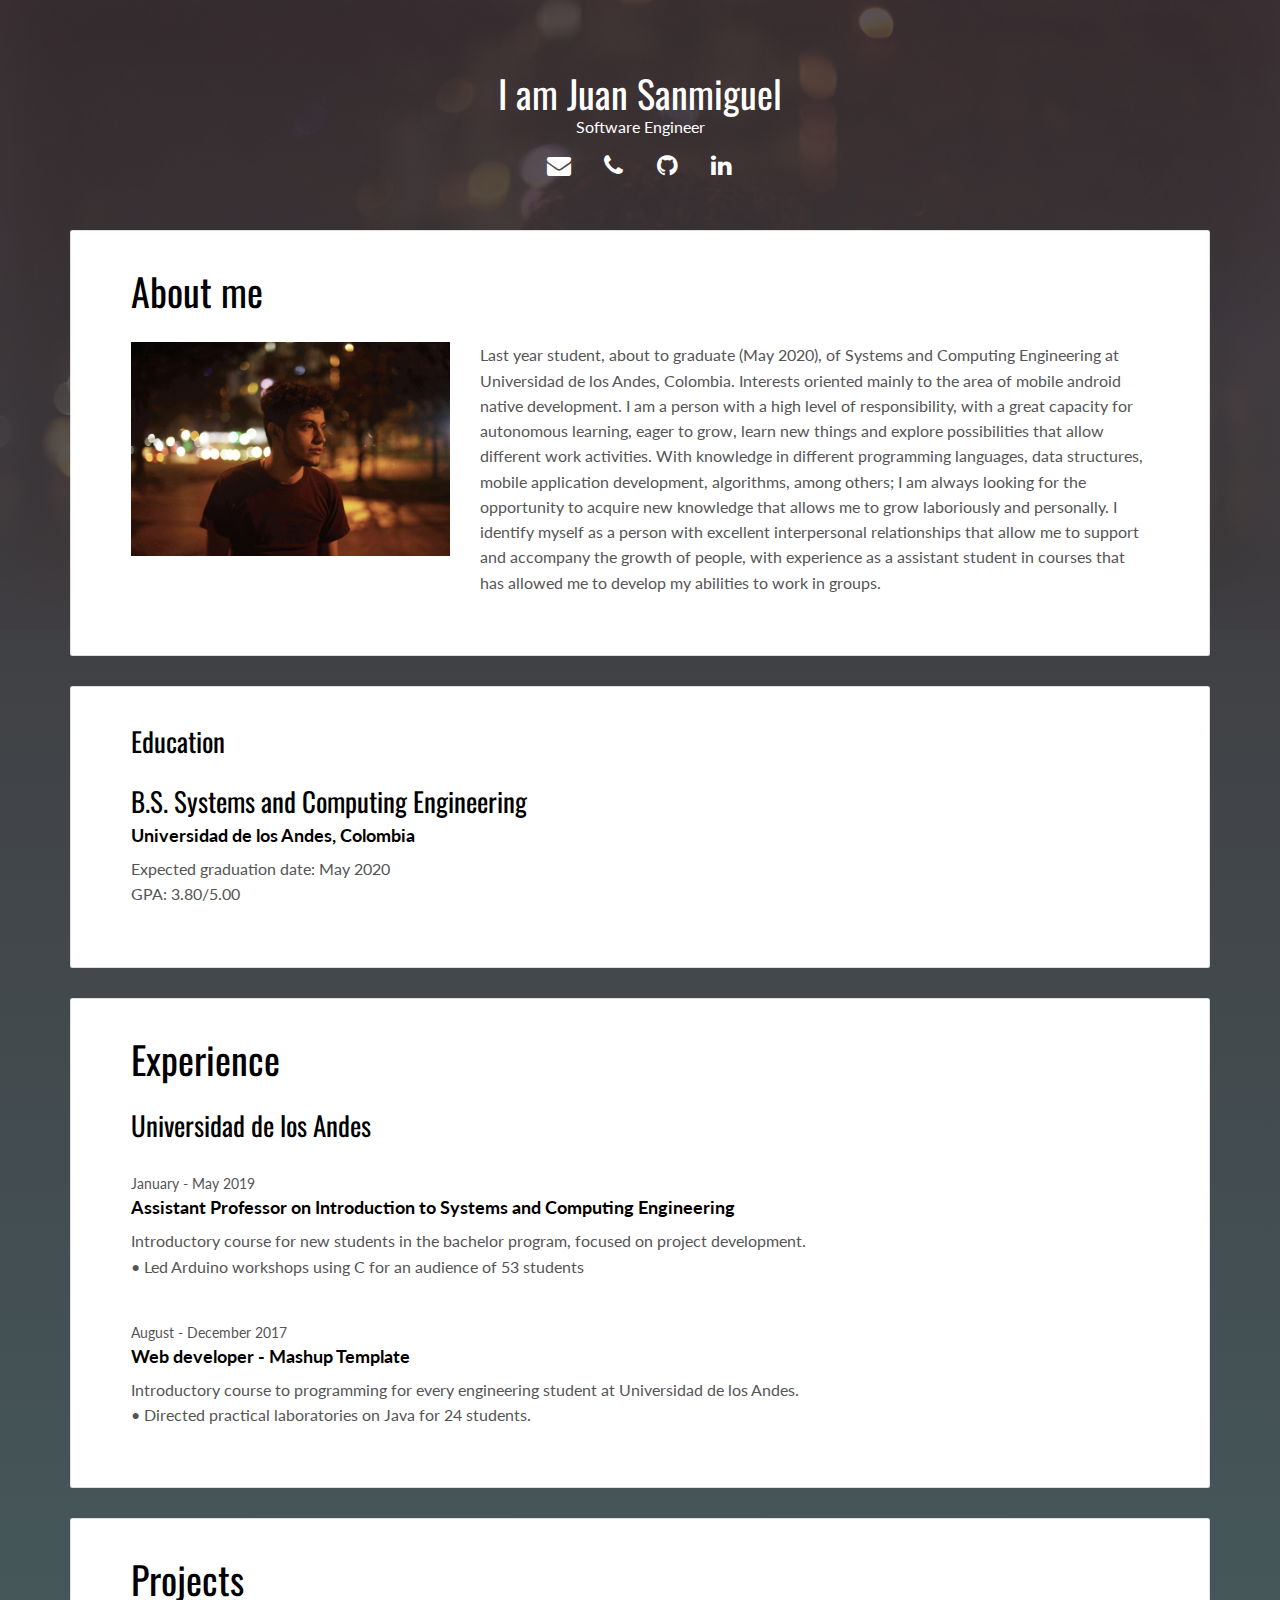
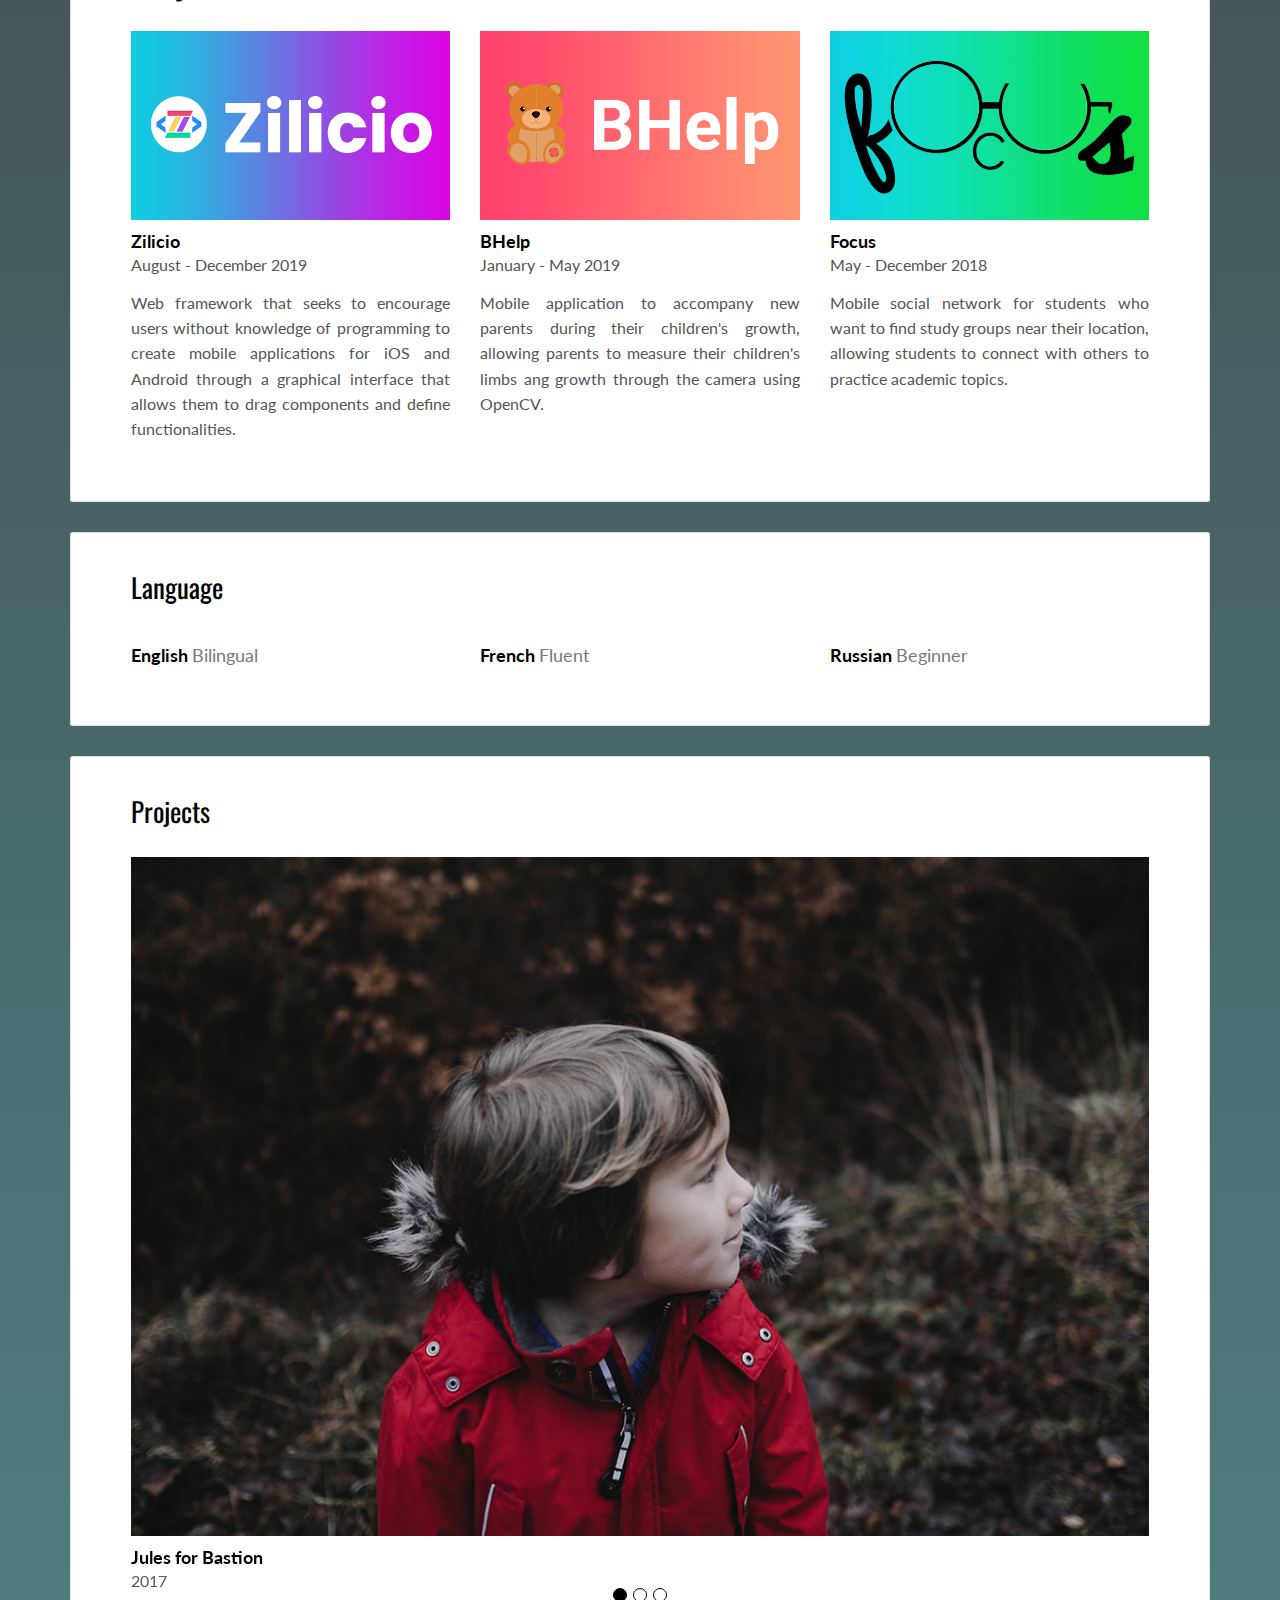
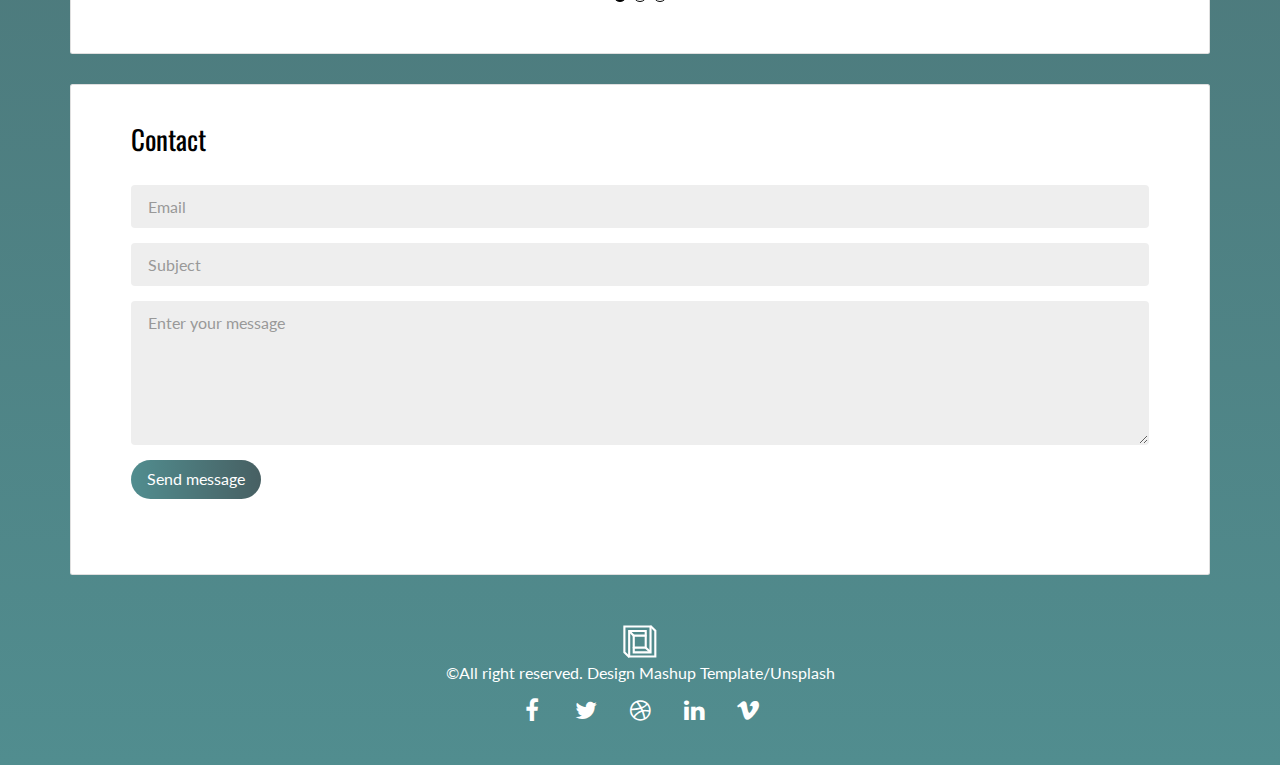
==== commit 728d300a: "Changed info display. Added education, projects and experience" ====
--- a/index.html
+++ b/index.html
@@ -11,7 +11,7 @@
 
   <!-- Disable tap highlight on IE -->
   <meta name="msapplication-tap-highlight" content="no">
-  
+
   <link rel="apple-touch-icon" sizes="180x180" href="./assets/apple-icon-180x180.png">
   <link href="./assets/favicon.ico" rel="icon">
 
@@ -49,14 +49,14 @@
 
 
 <!-- Add your site or app content here -->
- 
+
  <div class="container">
    <div class="row">
      <div class="col-xs-12">
 
         <div class="card">
           <div class="card-block">
-            <h2>About me</h2>
+            <h1>About me</h1>
             <div class="row">
               <div class="col-md-4">
                 <p><img src="./assets/images/background.jpeg" class="img-responsive" alt=""></p>
@@ -70,85 +70,71 @@
           </div>
         </div>
 
-        <div class="card">
-          <div class="card-block">
-            <h2>Projects</h2>
+       <div class="card">
+         <div class="card-block">
+           <h2>Education</h2>
+           <div class="row">
+             <div class="col-md-5">
+               <div class="education-experience">
+                 <h3 style="margin-bottom: 10px !important;" class="h2 date-title">B.S. Systems and Computing Engineering</h3>
+                 <h3 class="h5 date-title">Universidad de los Andes, Colombia</h3>
+                 <p>Expected graduation date: May 2020</p>
+                 <p>GPA: 3.80/5.00</p>
+               </div>
+             </div>
+           </div>
+         </div>
+       </div>
+
+       <div class="card">
+         <div class="card-block">
+           <h1>Experience</h1>
+           <div class="work-experience">
+             <h2 class="h2 date-title">Universidad de los Andes</h2>
+             <small class="date">January - May 2019</small>
+             <h3 class="h5 date-title">Assistant Professor on Introduction to Systems and Computing Engineering</h3>
+
+
+             <p style="padding-bottom: 0px !important;">Introductory course for new students in the bachelor program, focused on project development.</p>
+             <p style="padding-bottom: 0px !important; padding-top: 0px !important;">  • Led Arduino workshops using C for an audience of 53 students</p>
+           </div>
+
+           <div class="work-experience">
+             <small class="date">August - December 2017</small>
+             <h3 class="h5 date-title">Web developer - <a href="http://mashup-template.com" title="">Mashup Template</a></h3>
+
+             <p>Introductory course to programming for every engineering student at Universidad de los Andes.</p>
+             <p>• Directed practical laboratories on Java for 24 students.</p>
+           </div>
+         </div>
+       </div>
+
+        <div class="card">
+          <div class="card-block">
+            <h1>Projects</h1>
             <div class="row">
               <div class="col-md-4">
-                <img src="./assets/images/img-02.jpg" class="img-responsive" alt="">
-                <h3 class="h5">Amelia App</h3>
-                <p>June 2017</p>
-              </div>
-              <div class="col-md-4">
-                <img src="./assets/images/img-03.jpg" class="img-responsive" alt="">
-                <h3 class="h5">Portland</h3>
-                <p>March 2017</p>
-              </div>
-              <div class="col-md-4">
-                <img src="./assets/images/img-04.jpg" class="img-responsive" alt="">
-                <h3 class="h5">Denz for Nilon</h3>
-                <p>Jan 2017</p>
-              </div>
-              <div class="col-md-4">
-                <img src="./assets/images/img-04.jpg" class="img-responsive" alt="">
-                <h3 class="h5">Denz for Nilon</h3>
-                <p>Jan 2017</p>
-              </div>
-            </div>
-          </div>
-        </div>
-
-        <div class="card">
-          <div class="card-block">
-            <h2>Work</h2>
-            <div class="work-experience">
-              <small class="date">2017-2015</small>
-              <h3 class="h5 date-title">Web developer - <a href="http://en.orson.io" title="Create professionnal website">Orson.io</a></h3>
-              
-
-              <p>Leo vel orci porta non pulvinar neque laoreet suspendisse interdum. Vitae ultricies leo integer malesuada nunc. Imperdiet proin fermentum leo vel orci porta non pulvinar neque. Fermentum leo vel orci porta non. Posuere sollicitudin aliquam ultrices sagittis. Aliquam faucibus purus in massa tempor nec.</p>
-            </div>
-
-            <div class="work-experience">
-              <small class="date">2017-2015</small>
-              <h3 class="h5 date-title">Web developer - <a href="http://mashup-template.com" title="">Mashup Template</a></h3>
-              
-              <p>Fermentum leo vel orci porta non. Posuere sollicitudin aliquam ultrices sagittis. Aliquam faucibus purus in massa tempor nec.</p>
-            </div>
-          </div>
-        </div>
-        
-
-        <div class="card">
-          <div class="card-block">
-            <h2>Education</h2>
-            <div class="row">
-              <div class="col-md-4">
-                <div class="education-experience">
-                  <small class="date">2017-2015</small>
-                  <h3 class="h5 date-title">Design Master</h3>
-                  <p>Chicago University</p>
-                </div>
-                
-              </div>
-              <div class="col-md-4">
-                <div class="education-experience">
-                  <small class="date">2015-2012</small>
-                  <h3 class="h5 date-title">Metrics Degree</h3>
-                  <p>Ecole 87</p>
-                </div>
-              </div>
-              <div class="col-md-4">
-                <div class="education-experience">
-                  <small class="date">2012-2011</small>
-                  <h3 class="h5 date-title">Motion Design Course</h3>
-                  <p>Pascal’s Lee Studio</p>
-                </div>
-              </div>
-            </div>
-          </div>
-        </div>
-        
+                <img src="./assets/images/zilicio.png" class="img-responsive" alt="">
+                <h3 class="h5">Zilicio</h3>
+                <p style="padding-bottom: 12.5px; padding-top: 0px">August - December 2019</p>
+                <p style="text-align: justify">Web framework that seeks to encourage users without knowledge of programming to create mobile applications for iOS and Android through a graphical interface that allows them to drag components and define functionalities.</p>
+              </div>
+              <div class="col-md-4">
+                <img src="./assets/images/BHelp.png" class="img-responsive" alt="">
+                <h3 class="h5">BHelp</h3>
+                <p style="padding-bottom: 12.5px; padding-top: 0px">January - May 2019</p>
+                <p style="text-align: justify">Mobile application to accompany new parents during their children's growth, allowing parents to measure their children's limbs ang growth through the camera using OpenCV.</p>
+              </div>
+              <div class="col-md-4">
+                <img src="assets/images/Focus.png" class="img-responsive" alt="">
+                <h3 class="h5">Focus</h3>
+                <p style="padding-bottom: 12.5px; padding-top: 0px">May - December 2018</p>
+                <p style="text-align: justify">Mobile social network for students who want to find study groups near their location, allowing students to connect with others to practice academic topics.</p>
+              </div>
+            </div>
+          </div>
+        </div>
+
         <div class="card">
           <div class="card-block">
             <h2>Language</h2>
@@ -176,7 +162,7 @@
           <div class="card-block">
             <h2>Projects</h2>
             <div id="carousel-example-generic" class="carousel slide" data-ride="carousel">
-            
+
 
             <!-- Wrapper for slides -->
             <div class="carousel-inner" role="listbox">
@@ -214,23 +200,6 @@
           </div>
           </div>
         </div>
-        
-        <div class="card">
-          <div class="card-block">
-            <h2>Social Network</h2>
-            <div class="row">
-              <div class="col-md-3">
-                <p class="social-buttons"><a href="https://twitter.com/" title=""><span class="social-round-icon fa-icon"><i class="fa fa-twitter"></i></span>@David_Folley</a></p>
-              </div>
-              <div class="col-md-3">
-                <p class="social-buttons"><a href="https://www.linkedin.com/" title=""><span class="social-round-icon fa-icon"><i class="fa fa-linkedin"></i></span>David Folley</a></p>
-              </div>
-              <div class="col-md-3">
-                <p class="social-buttons"><a href="https://dribbble.com/" title=""><span class="social-round-icon fa-icon"><i class="fa fa-dribbble"></i></span>David Folley</a></p>
-              </div>
-            </div>
-          </div>
-        </div>
 
         <div class="card">
           <div class="card-block">
@@ -247,11 +216,11 @@
               </div>
               <div class="form-group">
                 <button type="submit" class=" btn btn-primary">Send message</button>
-              </div> 
+              </div>
             </form>
           </div>
         </div>
-       
+
      </div>
    </div>
  </div>
@@ -262,7 +231,7 @@
     <div class="row">
       <div class="col-xs-12">
         <p><img src="./assets/images/mashup-icon.svg" alt=""></p>
-        
+
         <p>©All right reserved. Design <a href="http://www.mashup-template.com/" title="Create website with free html template">Mashup Template</a>/<a href="https://unsplash.com/" title="Beautiful Free Images">Unsplash</a></p>
         <p>
           <a class="fa-icon fa-icon-2x" href="https://facebook.com/" title="">
--- a/main.d8e0d294.css
+++ b/main.d8e0d294.css
@@ -1,9 +1,5071 @@
-@import url(https://fonts.googleapis.com/css?family=Lato:400,700|Oswald);@import url(https://maxcdn.bootstrapcdn.com/font-awesome/4.7.0/css/font-awesome.min.css);/*!
+@import url(https://fonts.googleapis.com/css?family=Lato:400,700|Oswald);
+@import url(https://maxcdn.bootstrapcdn.com/font-awesome/4.7.0/css/font-awesome.min.css);
+
+/*!
  * Bootstrap v3.3.7 (http://getbootstrap.com)
  * Copyright 2011-2016 Twitter, Inc.
  * Licensed under MIT (https://github.com/twbs/bootstrap/blob/master/LICENSE)
  */
-/*! normalize.css v3.0.3 | MIT License | github.com/necolas/normalize.css */html{font-family:sans-serif;-ms-text-size-adjust:100%;-webkit-text-size-adjust:100%}body{margin:0}article,aside,details,figcaption,figure,footer,header,hgroup,main,menu,nav,section,summary{display:block}audio,canvas,progress,video{display:inline-block;vertical-align:baseline}audio:not([controls]){display:none;height:0}[hidden],template{display:none}a{background-color:transparent}a:active,a:hover{outline:0}abbr[title]{border-bottom:1px dotted}b,strong{font-weight:700}dfn{font-style:italic}h1{font-size:2em;margin:.67em 0}mark{background:#ff0;color:#000}small{font-size:80%}sub,sup{font-size:75%;line-height:0;position:relative;vertical-align:baseline}sup{top:-.5em}sub{bottom:-.25em}img{border:0}svg:not(:root){overflow:hidden}figure{margin:1em 40px}hr{box-sizing:content-box;height:0}pre{overflow:auto}code,kbd,pre,samp{font-family:monospace,monospace;font-size:1em}button,input,optgroup,select,textarea{color:inherit;font:inherit;margin:0}button{overflow:visible}button,select{text-transform:none}button,html input[type=button],input[type=reset],input[type=submit]{-webkit-appearance:button;cursor:pointer}button[disabled],html input[disabled]{cursor:default}button::-moz-focus-inner,input::-moz-focus-inner{border:0;padding:0}input{line-height:normal}input[type=checkbox],input[type=radio]{box-sizing:border-box;padding:0}input[type=number]::-webkit-inner-spin-button,input[type=number]::-webkit-outer-spin-button{height:auto}input[type=search]{-webkit-appearance:textfield;box-sizing:content-box}input[type=search]::-webkit-search-cancel-button,input[type=search]::-webkit-search-decoration{-webkit-appearance:none}fieldset{border:1px solid silver;margin:0 2px;padding:.35em .625em .75em}textarea{overflow:auto}optgroup{font-weight:700}table{border-collapse:collapse;border-spacing:0}td,th{padding:0}
-
-/*! Source: https://github.com/h5bp/html5-boilerplate/blob/master/src/css/main.css */@media print{*,:after,:before{background:transparent!important;color:#000!important;box-shadow:none!important;text-shadow:none!important}a,a:visited{text-decoration:underline}a[href]:after{content:" (" attr(href) ")"}abbr[title]:after{content:" (" attr(title) ")"}a[href^="#"]:after,a[href^="javascript:"]:after{content:""}blockquote,pre{border:1px solid #999;page-break-inside:avoid}thead{display:table-header-group}img,tr{page-break-inside:avoid}img{max-width:100%!important}h2,h3,p{orphans:3;widows:3}h2,h3{page-break-after:avoid}.navbar{display:none}.btn>.caret,.dropup>.btn>.caret{border-top-color:#000!important}.label{border:1px solid #000}.table{border-collapse:collapse!important}.table td,.table th{background-color:#fff!important}.table-bordered td,.table-bordered th{border:1px solid #ddd!important}}*,:after,:before{-webkit-box-sizing:border-box;-moz-box-sizing:border-box;box-sizing:border-box}html{font-size:10px;-webkit-tap-highlight-color:transparent}body{font-family:Lato,Helvetica,Arial,sans-serif;font-size:16px;line-height:1.58;color:#555;background-color:#fff}button,input,select,textarea{font-family:inherit;font-size:inherit;line-height:inherit}a{color:#3d3236;text-decoration:none}a:focus,a:hover{color:#b30043;text-decoration:underline}a:focus{outline:5px auto -webkit-focus-ring-color;outline-offset:-2px}figure{margin:0}img{vertical-align:middle}.img-responsive{display:block;max-width:100%;height:auto}.img-rounded{border-radius:6px}.img-thumbnail{padding:4px;line-height:1.58;background-color:#fff;border:1px solid #ddd;border-radius:4px;-webkit-transition:all .2s ease-in-out;-o-transition:all .2s ease-in-out;transition:all .2s ease-in-out;display:inline-block;max-width:100%;height:auto}.img-circle{border-radius:50%}hr{margin-top:25px;margin-bottom:25px;border:0;border-top:1px solid #eee}.sr-only{position:absolute;width:1px;height:1px;margin:-1px;padding:0;overflow:hidden;clip:rect(0,0,0,0);border:0}.sr-only-focusable:active,.sr-only-focusable:focus{position:static;width:auto;height:auto;margin:0;overflow:visible;clip:auto}[role=button]{cursor:pointer}.h1,.h2,.h3,.h4,.h5,.h6,h1,h2,h3,h4,h5,h6{font-family:Oswald,Helvetica,Arial,sans-serif;font-weight:400;line-height:1.1;color:#000}.h1 .small,.h1 small,.h2 .small,.h2 small,.h3 .small,.h3 small,.h4 .small,.h4 small,.h5 .small,.h5 small,.h6 .small,.h6 small,h1 .small,h1 small,h2 .small,h2 small,h3 .small,h3 small,h4 .small,h4 small,h5 .small,h5 small,h6 .small,h6 small{font-weight:400;line-height:1;color:#777}.h1,.h2,.h3,h1,h2,h3{margin-top:25px;margin-bottom:12.5px}.h1 .small,.h1 small,.h2 .small,.h2 small,.h3 .small,.h3 small,h1 .small,h1 small,h2 .small,h2 small,h3 .small,h3 small{font-size:65%}.h4,.h5,.h6,h4,h5,h6{margin-top:12.5px;margin-bottom:12.5px}.h4 .small,.h4 small,.h5 .small,.h5 small,.h6 .small,.h6 small,h4 .small,h4 small,h5 .small,h5 small,h6 .small,h6 small{font-size:75%}.h1,h1{font-size:63px}.h2,h2{font-size:27px}.h3,.h4,h3,h4{font-size:20px}.h5,h5{font-size:18px}.h6,h6{font-size:14px}p{margin:0 0 12.5px}.lead{margin-bottom:25px;font-size:18px;font-weight:300;line-height:1.4}@media (min-width:768px){.lead{font-size:24px}}.small,small{font-size:87%}.mark,mark{background-color:#fcf8e3;padding:.2em}.text-left{text-align:left}.text-right{text-align:right}.text-center{text-align:center}.text-justify{text-align:justify}.text-nowrap{white-space:nowrap}.text-lowercase{text-transform:lowercase}.initialism,.text-uppercase{text-transform:uppercase}.text-capitalize{text-transform:capitalize}.text-muted{color:#777}.text-primary{color:#3d3236}a.text-primary:focus,a.text-primary:hover{color:#cc004d}.text-success{color:#fff}a.text-success:focus,a.text-success:hover{color:#e6e6e6}.text-info{color:#31708f}a.text-info:focus,a.text-info:hover{color:#245269}.text-warning{color:#8a6d3b}a.text-warning:focus,a.text-warning:hover{color:#66512c}.text-danger{color:#fff}a.text-danger:focus,a.text-danger:hover{color:#e6e6e6}.bg-primary{color:#fff;background-color:#3d3236}a.bg-primary:focus,a.bg-primary:hover{background-color:#cc004d}.bg-success{background-color:#87e329}a.bg-success:focus,a.bg-success:hover{background-color:#6dc019}.bg-info{background-color:#d9edf7}a.bg-info:focus,a.bg-info:hover{background-color:#afd9ee}.bg-warning{background-color:#fcf8e3}a.bg-warning:focus,a.bg-warning:hover{background-color:#f7ecb5}.bg-danger{background-color:#ff2c74}a.bg-danger:focus,a.bg-danger:hover{background-color:#f80055}.page-header{padding-bottom:11.5px;margin:50px 0 25px;border-bottom:1px solid #eee}ol,ul{margin-top:0;margin-bottom:12.5px}ol ol,ol ul,ul ol,ul ul{margin-bottom:0}.list-inline,.list-unstyled{padding-left:0;list-style:none}.list-inline{margin-left:-5px}.list-inline>li{display:inline-block;padding-left:5px;padding-right:5px}dl{margin-top:0;margin-bottom:25px}dd,dt{line-height:1.58}dt{font-weight:700}dd{margin-left:0}.dl-horizontal dd:after,.dl-horizontal dd:before{content:" ";display:table}.dl-horizontal dd:after{clear:both}@media (min-width:768px){.dl-horizontal dt{float:left;width:160px;clear:left;text-align:right;overflow:hidden;text-overflow:ellipsis;white-space:nowrap}.dl-horizontal dd{margin-left:180px}}abbr[data-original-title],abbr[title]{cursor:help;border-bottom:1px dotted #777}.initialism{font-size:90%}blockquote{padding:12.5px 25px;margin:0 0 25px;font-size:20px;border-left:5px solid #eee}blockquote ol:last-child,blockquote p:last-child,blockquote ul:last-child{margin-bottom:0}blockquote .small,blockquote footer,blockquote small{display:block;font-size:80%;line-height:1.58;color:#777}blockquote .small:before,blockquote footer:before,blockquote small:before{content:"\2014   \A0"}.blockquote-reverse,blockquote.pull-right{padding-right:15px;padding-left:0;border-right:5px solid #eee;border-left:0;text-align:right}.blockquote-reverse .small:before,.blockquote-reverse footer:before,.blockquote-reverse small:before,blockquote.pull-right .small:before,blockquote.pull-right footer:before,blockquote.pull-right small:before{content:""}.blockquote-reverse .small:after,.blockquote-reverse footer:after,.blockquote-reverse small:after,blockquote.pull-right .small:after,blockquote.pull-right footer:after,blockquote.pull-right small:after{content:"\A0   \2014"}address{margin-bottom:25px;font-style:normal;line-height:1.58}code,kbd,pre,samp{font-family:Menlo,Monaco,Consolas,Courier New,monospace}code{color:#c7254e;background-color:#f9f2f4;border-radius:4px}code,kbd{padding:2px 4px;font-size:90%}kbd{color:#fff;background-color:#333;border-radius:3px;box-shadow:inset 0 -1px 0 rgba(0,0,0,.25)}kbd kbd{padding:0;font-size:100%;font-weight:700;box-shadow:none}pre{display:block;padding:12px;margin:0 0 12.5px;font-size:15px;line-height:1.58;word-break:break-all;word-wrap:break-word;color:#333;background-color:#f5f5f5;border:1px solid #ccc;border-radius:4px}pre code{padding:0;font-size:inherit;color:inherit;white-space:pre-wrap;background-color:transparent;border-radius:0}.pre-scrollable{max-height:340px;overflow-y:scroll}.container{margin-right:auto;margin-left:auto;padding-left:15px;padding-right:15px}.container:after,.container:before{content:" ";display:table}.container:after{clear:both}@media (min-width:768px){.container{width:750px}}@media (min-width:992px){.container{width:970px}}@media (min-width:1200px){.container{width:1170px}}.container-fluid{margin-right:auto;margin-left:auto;padding-left:15px;padding-right:15px}.container-fluid:after,.container-fluid:before{content:" ";display:table}.container-fluid:after{clear:both}.row{margin-left:-15px;margin-right:-15px}.row:after,.row:before{content:" ";display:table}.row:after{clear:both}.col-lg-1,.col-lg-2,.col-lg-3,.col-lg-4,.col-lg-5,.col-lg-6,.col-lg-7,.col-lg-8,.col-lg-9,.col-lg-10,.col-lg-11,.col-lg-12,.col-md-1,.col-md-2,.col-md-3,.col-md-4,.col-md-5,.col-md-6,.col-md-7,.col-md-8,.col-md-9,.col-md-10,.col-md-11,.col-md-12,.col-sm-1,.col-sm-2,.col-sm-3,.col-sm-4,.col-sm-5,.col-sm-6,.col-sm-7,.col-sm-8,.col-sm-9,.col-sm-10,.col-sm-11,.col-sm-12,.col-xs-1,.col-xs-2,.col-xs-3,.col-xs-4,.col-xs-5,.col-xs-6,.col-xs-7,.col-xs-8,.col-xs-9,.col-xs-10,.col-xs-11,.col-xs-12{position:relative;min-height:1px;padding-left:15px;padding-right:15px}.col-xs-1,.col-xs-2,.col-xs-3,.col-xs-4,.col-xs-5,.col-xs-6,.col-xs-7,.col-xs-8,.col-xs-9,.col-xs-10,.col-xs-11,.col-xs-12{float:left}.col-xs-1{width:8.33333%}.col-xs-2{width:16.66667%}.col-xs-3{width:25%}.col-xs-4{width:33.33333%}.col-xs-5{width:41.66667%}.col-xs-6{width:50%}.col-xs-7{width:58.33333%}.col-xs-8{width:66.66667%}.col-xs-9{width:75%}.col-xs-10{width:83.33333%}.col-xs-11{width:91.66667%}.col-xs-12{width:100%}.col-xs-pull-0{right:auto}.col-xs-pull-1{right:8.33333%}.col-xs-pull-2{right:16.66667%}.col-xs-pull-3{right:25%}.col-xs-pull-4{right:33.33333%}.col-xs-pull-5{right:41.66667%}.col-xs-pull-6{right:50%}.col-xs-pull-7{right:58.33333%}.col-xs-pull-8{right:66.66667%}.col-xs-pull-9{right:75%}.col-xs-pull-10{right:83.33333%}.col-xs-pull-11{right:91.66667%}.col-xs-pull-12{right:100%}.col-xs-push-0{left:auto}.col-xs-push-1{left:8.33333%}.col-xs-push-2{left:16.66667%}.col-xs-push-3{left:25%}.col-xs-push-4{left:33.33333%}.col-xs-push-5{left:41.66667%}.col-xs-push-6{left:50%}.col-xs-push-7{left:58.33333%}.col-xs-push-8{left:66.66667%}.col-xs-push-9{left:75%}.col-xs-push-10{left:83.33333%}.col-xs-push-11{left:91.66667%}.col-xs-push-12{left:100%}.col-xs-offset-0{margin-left:0}.col-xs-offset-1{margin-left:8.33333%}.col-xs-offset-2{margin-left:16.66667%}.col-xs-offset-3{margin-left:25%}.col-xs-offset-4{margin-left:33.33333%}.col-xs-offset-5{margin-left:41.66667%}.col-xs-offset-6{margin-left:50%}.col-xs-offset-7{margin-left:58.33333%}.col-xs-offset-8{margin-left:66.66667%}.col-xs-offset-9{margin-left:75%}.col-xs-offset-10{margin-left:83.33333%}.col-xs-offset-11{margin-left:91.66667%}.col-xs-offset-12{margin-left:100%}@media (min-width:768px){.col-sm-1,.col-sm-2,.col-sm-3,.col-sm-4,.col-sm-5,.col-sm-6,.col-sm-7,.col-sm-8,.col-sm-9,.col-sm-10,.col-sm-11,.col-sm-12{float:left}.col-sm-1{width:8.33333%}.col-sm-2{width:16.66667%}.col-sm-3{width:25%}.col-sm-4{width:33.33333%}.col-sm-5{width:41.66667%}.col-sm-6{width:50%}.col-sm-7{width:58.33333%}.col-sm-8{width:66.66667%}.col-sm-9{width:75%}.col-sm-10{width:83.33333%}.col-sm-11{width:91.66667%}.col-sm-12{width:100%}.col-sm-pull-0{right:auto}.col-sm-pull-1{right:8.33333%}.col-sm-pull-2{right:16.66667%}.col-sm-pull-3{right:25%}.col-sm-pull-4{right:33.33333%}.col-sm-pull-5{right:41.66667%}.col-sm-pull-6{right:50%}.col-sm-pull-7{right:58.33333%}.col-sm-pull-8{right:66.66667%}.col-sm-pull-9{right:75%}.col-sm-pull-10{right:83.33333%}.col-sm-pull-11{right:91.66667%}.col-sm-pull-12{right:100%}.col-sm-push-0{left:auto}.col-sm-push-1{left:8.33333%}.col-sm-push-2{left:16.66667%}.col-sm-push-3{left:25%}.col-sm-push-4{left:33.33333%}.col-sm-push-5{left:41.66667%}.col-sm-push-6{left:50%}.col-sm-push-7{left:58.33333%}.col-sm-push-8{left:66.66667%}.col-sm-push-9{left:75%}.col-sm-push-10{left:83.33333%}.col-sm-push-11{left:91.66667%}.col-sm-push-12{left:100%}.col-sm-offset-0{margin-left:0}.col-sm-offset-1{margin-left:8.33333%}.col-sm-offset-2{margin-left:16.66667%}.col-sm-offset-3{margin-left:25%}.col-sm-offset-4{margin-left:33.33333%}.col-sm-offset-5{margin-left:41.66667%}.col-sm-offset-6{margin-left:50%}.col-sm-offset-7{margin-left:58.33333%}.col-sm-offset-8{margin-left:66.66667%}.col-sm-offset-9{margin-left:75%}.col-sm-offset-10{margin-left:83.33333%}.col-sm-offset-11{margin-left:91.66667%}.col-sm-offset-12{margin-left:100%}}@media (min-width:992px){.col-md-1,.col-md-2,.col-md-3,.col-md-4,.col-md-5,.col-md-6,.col-md-7,.col-md-8,.col-md-9,.col-md-10,.col-md-11,.col-md-12{float:left}.col-md-1{width:8.33333%}.col-md-2{width:16.66667%}.col-md-3{width:25%}.col-md-4{width:33.33333%}.col-md-5{width:41.66667%}.col-md-6{width:50%}.col-md-7{width:58.33333%}.col-md-8{width:66.66667%}.col-md-9{width:75%}.col-md-10{width:83.33333%}.col-md-11{width:91.66667%}.col-md-12{width:100%}.col-md-pull-0{right:auto}.col-md-pull-1{right:8.33333%}.col-md-pull-2{right:16.66667%}.col-md-pull-3{right:25%}.col-md-pull-4{right:33.33333%}.col-md-pull-5{right:41.66667%}.col-md-pull-6{right:50%}.col-md-pull-7{right:58.33333%}.col-md-pull-8{right:66.66667%}.col-md-pull-9{right:75%}.col-md-pull-10{right:83.33333%}.col-md-pull-11{right:91.66667%}.col-md-pull-12{right:100%}.col-md-push-0{left:auto}.col-md-push-1{left:8.33333%}.col-md-push-2{left:16.66667%}.col-md-push-3{left:25%}.col-md-push-4{left:33.33333%}.col-md-push-5{left:41.66667%}.col-md-push-6{left:50%}.col-md-push-7{left:58.33333%}.col-md-push-8{left:66.66667%}.col-md-push-9{left:75%}.col-md-push-10{left:83.33333%}.col-md-push-11{left:91.66667%}.col-md-push-12{left:100%}.col-md-offset-0{margin-left:0}.col-md-offset-1{margin-left:8.33333%}.col-md-offset-2{margin-left:16.66667%}.col-md-offset-3{margin-left:25%}.col-md-offset-4{margin-left:33.33333%}.col-md-offset-5{margin-left:41.66667%}.col-md-offset-6{margin-left:50%}.col-md-offset-7{margin-left:58.33333%}.col-md-offset-8{margin-left:66.66667%}.col-md-offset-9{margin-left:75%}.col-md-offset-10{margin-left:83.33333%}.col-md-offset-11{margin-left:91.66667%}.col-md-offset-12{margin-left:100%}}@media (min-width:1200px){.col-lg-1,.col-lg-2,.col-lg-3,.col-lg-4,.col-lg-5,.col-lg-6,.col-lg-7,.col-lg-8,.col-lg-9,.col-lg-10,.col-lg-11,.col-lg-12{float:left}.col-lg-1{width:8.33333%}.col-lg-2{width:16.66667%}.col-lg-3{width:25%}.col-lg-4{width:33.33333%}.col-lg-5{width:41.66667%}.col-lg-6{width:50%}.col-lg-7{width:58.33333%}.col-lg-8{width:66.66667%}.col-lg-9{width:75%}.col-lg-10{width:83.33333%}.col-lg-11{width:91.66667%}.col-lg-12{width:100%}.col-lg-pull-0{right:auto}.col-lg-pull-1{right:8.33333%}.col-lg-pull-2{right:16.66667%}.col-lg-pull-3{right:25%}.col-lg-pull-4{right:33.33333%}.col-lg-pull-5{right:41.66667%}.col-lg-pull-6{right:50%}.col-lg-pull-7{right:58.33333%}.col-lg-pull-8{right:66.66667%}.col-lg-pull-9{right:75%}.col-lg-pull-10{right:83.33333%}.col-lg-pull-11{right:91.66667%}.col-lg-pull-12{right:100%}.col-lg-push-0{left:auto}.col-lg-push-1{left:8.33333%}.col-lg-push-2{left:16.66667%}.col-lg-push-3{left:25%}.col-lg-push-4{left:33.33333%}.col-lg-push-5{left:41.66667%}.col-lg-push-6{left:50%}.col-lg-push-7{left:58.33333%}.col-lg-push-8{left:66.66667%}.col-lg-push-9{left:75%}.col-lg-push-10{left:83.33333%}.col-lg-push-11{left:91.66667%}.col-lg-push-12{left:100%}.col-lg-offset-0{margin-left:0}.col-lg-offset-1{margin-left:8.33333%}.col-lg-offset-2{margin-left:16.66667%}.col-lg-offset-3{margin-left:25%}.col-lg-offset-4{margin-left:33.33333%}.col-lg-offset-5{margin-left:41.66667%}.col-lg-offset-6{margin-left:50%}.col-lg-offset-7{margin-left:58.33333%}.col-lg-offset-8{margin-left:66.66667%}.col-lg-offset-9{margin-left:75%}.col-lg-offset-10{margin-left:83.33333%}.col-lg-offset-11{margin-left:91.66667%}.col-lg-offset-12{margin-left:100%}}table{background-color:transparent}caption{padding-top:8px;padding-bottom:8px;color:#777}caption,th{text-align:left}.table{width:100%;max-width:100%;margin-bottom:25px}.table>tbody>tr>td,.table>tbody>tr>th,.table>tfoot>tr>td,.table>tfoot>tr>th,.table>thead>tr>td,.table>thead>tr>th{padding:8px;line-height:1.58;vertical-align:top;border-top:1px solid #ddd}.table>thead>tr>th{vertical-align:bottom;border-bottom:2px solid #ddd}.table>caption+thead>tr:first-child>td,.table>caption+thead>tr:first-child>th,.table>colgroup+thead>tr:first-child>td,.table>colgroup+thead>tr:first-child>th,.table>thead:first-child>tr:first-child>td,.table>thead:first-child>tr:first-child>th{border-top:0}.table>tbody+tbody{border-top:2px solid #ddd}.table .table{background-color:#fff}.table-condensed>tbody>tr>td,.table-condensed>tbody>tr>th,.table-condensed>tfoot>tr>td,.table-condensed>tfoot>tr>th,.table-condensed>thead>tr>td,.table-condensed>thead>tr>th{padding:5px}.table-bordered,.table-bordered>tbody>tr>td,.table-bordered>tbody>tr>th,.table-bordered>tfoot>tr>td,.table-bordered>tfoot>tr>th,.table-bordered>thead>tr>td,.table-bordered>thead>tr>th{border:1px solid #ddd}.table-bordered>thead>tr>td,.table-bordered>thead>tr>th{border-bottom-width:2px}.table-striped>tbody>tr:nth-of-type(odd){background-color:#f9f9f9}.table-hover>tbody>tr:hover{background-color:#f5f5f5}table col[class*=col-]{position:static;float:none;display:table-column}table td[class*=col-],table th[class*=col-]{position:static;float:none;display:table-cell}.table>tbody>tr.active>td,.table>tbody>tr.active>th,.table>tbody>tr>td.active,.table>tbody>tr>th.active,.table>tfoot>tr.active>td,.table>tfoot>tr.active>th,.table>tfoot>tr>td.active,.table>tfoot>tr>th.active,.table>thead>tr.active>td,.table>thead>tr.active>th,.table>thead>tr>td.active,.table>thead>tr>th.active{background-color:#f5f5f5}.table-hover>tbody>tr.active:hover>td,.table-hover>tbody>tr.active:hover>th,.table-hover>tbody>tr:hover>.active,.table-hover>tbody>tr>td.active:hover,.table-hover>tbody>tr>th.active:hover{background-color:#e8e8e8}.table>tbody>tr.success>td,.table>tbody>tr.success>th,.table>tbody>tr>td.success,.table>tbody>tr>th.success,.table>tfoot>tr.success>td,.table>tfoot>tr.success>th,.table>tfoot>tr>td.success,.table>tfoot>tr>th.success,.table>thead>tr.success>td,.table>thead>tr.success>th,.table>thead>tr>td.success,.table>thead>tr>th.success{background-color:#87e329}.table-hover>tbody>tr.success:hover>td,.table-hover>tbody>tr.success:hover>th,.table-hover>tbody>tr:hover>.success,.table-hover>tbody>tr>td.success:hover,.table-hover>tbody>tr>th.success:hover{background-color:#7ad61c}.table>tbody>tr.info>td,.table>tbody>tr.info>th,.table>tbody>tr>td.info,.table>tbody>tr>th.info,.table>tfoot>tr.info>td,.table>tfoot>tr.info>th,.table>tfoot>tr>td.info,.table>tfoot>tr>th.info,.table>thead>tr.info>td,.table>thead>tr.info>th,.table>thead>tr>td.info,.table>thead>tr>th.info{background-color:#d9edf7}.table-hover>tbody>tr.info:hover>td,.table-hover>tbody>tr.info:hover>th,.table-hover>tbody>tr:hover>.info,.table-hover>tbody>tr>td.info:hover,.table-hover>tbody>tr>th.info:hover{background-color:#c4e3f3}.table>tbody>tr.warning>td,.table>tbody>tr.warning>th,.table>tbody>tr>td.warning,.table>tbody>tr>th.warning,.table>tfoot>tr.warning>td,.table>tfoot>tr.warning>th,.table>tfoot>tr>td.warning,.table>tfoot>tr>th.warning,.table>thead>tr.warning>td,.table>thead>tr.warning>th,.table>thead>tr>td.warning,.table>thead>tr>th.warning{background-color:#fcf8e3}.table-hover>tbody>tr.warning:hover>td,.table-hover>tbody>tr.warning:hover>th,.table-hover>tbody>tr:hover>.warning,.table-hover>tbody>tr>td.warning:hover,.table-hover>tbody>tr>th.warning:hover{background-color:#faf2cc}.table>tbody>tr.danger>td,.table>tbody>tr.danger>th,.table>tbody>tr>td.danger,.table>tbody>tr>th.danger,.table>tfoot>tr.danger>td,.table>tfoot>tr.danger>th,.table>tfoot>tr>td.danger,.table>tfoot>tr>th.danger,.table>thead>tr.danger>td,.table>thead>tr.danger>th,.table>thead>tr>td.danger,.table>thead>tr>th.danger{background-color:#ff2c74}.table-hover>tbody>tr.danger:hover>td,.table-hover>tbody>tr.danger:hover>th,.table-hover>tbody>tr:hover>.danger,.table-hover>tbody>tr>td.danger:hover,.table-hover>tbody>tr>th.danger:hover{background-color:#ff1363}.table-responsive{overflow-x:auto;min-height:.01%}@media screen and (max-width:767px){.table-responsive{width:100%;margin-bottom:18.75px;overflow-y:hidden;-ms-overflow-style:-ms-autohiding-scrollbar;border:1px solid #ddd}.table-responsive>.table{margin-bottom:0}.table-responsive>.table>tbody>tr>td,.table-responsive>.table>tbody>tr>th,.table-responsive>.table>tfoot>tr>td,.table-responsive>.table>tfoot>tr>th,.table-responsive>.table>thead>tr>td,.table-responsive>.table>thead>tr>th{white-space:nowrap}.table-responsive>.table-bordered{border:0}.table-responsive>.table-bordered>tbody>tr>td:first-child,.table-responsive>.table-bordered>tbody>tr>th:first-child,.table-responsive>.table-bordered>tfoot>tr>td:first-child,.table-responsive>.table-bordered>tfoot>tr>th:first-child,.table-responsive>.table-bordered>thead>tr>td:first-child,.table-responsive>.table-bordered>thead>tr>th:first-child{border-left:0}.table-responsive>.table-bordered>tbody>tr>td:last-child,.table-responsive>.table-bordered>tbody>tr>th:last-child,.table-responsive>.table-bordered>tfoot>tr>td:last-child,.table-responsive>.table-bordered>tfoot>tr>th:last-child,.table-responsive>.table-bordered>thead>tr>td:last-child,.table-responsive>.table-bordered>thead>tr>th:last-child{border-right:0}.table-responsive>.table-bordered>tbody>tr:last-child>td,.table-responsive>.table-bordered>tbody>tr:last-child>th,.table-responsive>.table-bordered>tfoot>tr:last-child>td,.table-responsive>.table-bordered>tfoot>tr:last-child>th{border-bottom:0}}fieldset{margin:0;min-width:0}fieldset,legend{padding:0;border:0}legend{display:block;width:100%;margin-bottom:25px;font-size:24px;line-height:inherit;color:#333;border-bottom:1px solid #e5e5e5}label{display:inline-block;max-width:100%;margin-bottom:5px;font-weight:700}input[type=search]{-webkit-box-sizing:border-box;-moz-box-sizing:border-box;box-sizing:border-box}input[type=checkbox],input[type=radio]{margin:4px 0 0;margin-top:1px\9;line-height:normal}input[type=file]{display:block}input[type=range]{display:block;width:100%}select[multiple],select[size]{height:auto}input[type=checkbox]:focus,input[type=file]:focus,input[type=radio]:focus{outline:5px auto -webkit-focus-ring-color;outline-offset:-2px}output{padding-top:9px}.form-control,output{display:block;font-size:16px;line-height:1.58;color:#555}.form-control{width:100%;height:43px;padding:8px 16px;background-color:#eee;background-image:none;border:1px solid transparent;border-radius:4px;-webkit-box-shadow:inset 0 1px 1px rgba(0,0,0,.075);box-shadow:inset 0 1px 1px rgba(0,0,0,.075);-webkit-transition:border-color .15s ease-in-out,box-shadow .15s ease-in-out;-o-transition:border-color ease-in-out .15s,box-shadow ease-in-out .15s;transition:border-color .15s ease-in-out,box-shadow .15s ease-in-out}.form-control:focus{border-color:#66afe9;-webkit-box-shadow:inset 0 1px 1px rgba(0,0,0,.075),0 0 8px rgba(102,175,233,.6);box-shadow:inset 0 1px 1px rgba(0,0,0,.075),0 0 8px rgba(102,175,233,.6)}.form-control::-moz-placeholder{color:#999;opacity:1}.form-control:-ms-input-placeholder{color:#999}.form-control::-webkit-input-placeholder{color:#999}.form-control::-ms-expand{border:0;background-color:transparent}.form-control[disabled],.form-control[readonly],fieldset[disabled] .form-control{background-color:#eee;opacity:1}.form-control[disabled],fieldset[disabled] .form-control{cursor:not-allowed}textarea.form-control{height:auto}input[type=search]{-webkit-appearance:none}@media screen and (-webkit-min-device-pixel-ratio:0){input[type=date].form-control,input[type=datetime-local].form-control,input[type=month].form-control,input[type=time].form-control{line-height:43px}.input-group-sm>.input-group-btn>input[type=date].btn,.input-group-sm>.input-group-btn>input[type=datetime-local].btn,.input-group-sm>.input-group-btn>input[type=month].btn,.input-group-sm>.input-group-btn>input[type=time].btn,.input-group-sm>input[type=date].form-control,.input-group-sm>input[type=date].input-group-addon,.input-group-sm>input[type=datetime-local].form-control,.input-group-sm>input[type=datetime-local].input-group-addon,.input-group-sm>input[type=month].form-control,.input-group-sm>input[type=month].input-group-addon,.input-group-sm>input[type=time].form-control,.input-group-sm>input[type=time].input-group-addon,.input-group-sm input[type=date],.input-group-sm input[type=datetime-local],.input-group-sm input[type=month],.input-group-sm input[type=time],input[type=date].input-sm,input[type=datetime-local].input-sm,input[type=month].input-sm,input[type=time].input-sm{line-height:35px}.input-group-lg>.input-group-btn>input[type=date].btn,.input-group-lg>.input-group-btn>input[type=datetime-local].btn,.input-group-lg>.input-group-btn>input[type=month].btn,.input-group-lg>.input-group-btn>input[type=time].btn,.input-group-lg>input[type=date].form-control,.input-group-lg>input[type=date].input-group-addon,.input-group-lg>input[type=datetime-local].form-control,.input-group-lg>input[type=datetime-local].input-group-addon,.input-group-lg>input[type=month].form-control,.input-group-lg>input[type=month].input-group-addon,.input-group-lg>input[type=time].form-control,.input-group-lg>input[type=time].input-group-addon,.input-group-lg input[type=date],.input-group-lg input[type=datetime-local],.input-group-lg input[type=month],.input-group-lg input[type=time],input[type=date].input-lg,input[type=datetime-local].input-lg,input[type=month].input-lg,input[type=time].input-lg{line-height:53px}}.form-group{margin-bottom:15px}.checkbox,.radio{position:relative;display:block;margin-top:10px;margin-bottom:10px}.checkbox label,.radio label{min-height:25px;padding-left:20px;margin-bottom:0;font-weight:400;cursor:pointer}.checkbox-inline input[type=checkbox],.checkbox input[type=checkbox],.radio-inline input[type=radio],.radio input[type=radio]{position:absolute;margin-left:-20px;margin-top:4px\9}.checkbox+.checkbox,.radio+.radio{margin-top:-5px}.checkbox-inline,.radio-inline{position:relative;display:inline-block;padding-left:20px;margin-bottom:0;vertical-align:middle;font-weight:400;cursor:pointer}.checkbox-inline+.checkbox-inline,.radio-inline+.radio-inline{margin-top:0;margin-left:10px}.checkbox-inline.disabled,.checkbox.disabled label,.radio-inline.disabled,.radio.disabled label,fieldset[disabled] .checkbox-inline,fieldset[disabled] .checkbox label,fieldset[disabled] .radio-inline,fieldset[disabled] .radio label,fieldset[disabled] input[type=checkbox],fieldset[disabled] input[type=radio],input[type=checkbox].disabled,input[type=checkbox][disabled],input[type=radio].disabled,input[type=radio][disabled]{cursor:not-allowed}.form-control-static{padding-top:9px;padding-bottom:9px;margin-bottom:0;min-height:41px}.form-control-static.input-lg,.form-control-static.input-sm,.input-group-lg>.form-control-static.form-control,.input-group-lg>.form-control-static.input-group-addon,.input-group-lg>.input-group-btn>.form-control-static.btn,.input-group-sm>.form-control-static.form-control,.input-group-sm>.form-control-static.input-group-addon,.input-group-sm>.input-group-btn>.form-control-static.btn{padding-left:0;padding-right:0}.input-group-sm>.form-control,.input-group-sm>.input-group-addon,.input-group-sm>.input-group-btn>.btn,.input-sm{height:35px;padding:6px 12px;font-size:14px;line-height:1.5;border-radius:3px}.input-group-sm>.input-group-btn>select.btn,.input-group-sm>select.form-control,.input-group-sm>select.input-group-addon,select.input-sm{height:35px;line-height:35px}.input-group-sm>.input-group-btn>select[multiple].btn,.input-group-sm>.input-group-btn>textarea.btn,.input-group-sm>select[multiple].form-control,.input-group-sm>select[multiple].input-group-addon,.input-group-sm>textarea.form-control,.input-group-sm>textarea.input-group-addon,select[multiple].input-sm,textarea.input-sm{height:auto}.form-group-sm .form-control{height:35px;padding:6px 12px;font-size:14px;line-height:1.5;border-radius:3px}.form-group-sm select.form-control{height:35px;line-height:35px}.form-group-sm select[multiple].form-control,.form-group-sm textarea.form-control{height:auto}.form-group-sm .form-control-static{height:35px;min-height:39px;padding:7px 12px;font-size:14px;line-height:1.5}.input-group-lg>.form-control,.input-group-lg>.input-group-addon,.input-group-lg>.input-group-btn>.btn,.input-lg{height:53px;padding:12px 20px;font-size:20px;line-height:1.33333;border-radius:6px}.input-group-lg>.input-group-btn>select.btn,.input-group-lg>select.form-control,.input-group-lg>select.input-group-addon,select.input-lg{height:53px;line-height:53px}.input-group-lg>.input-group-btn>select[multiple].btn,.input-group-lg>.input-group-btn>textarea.btn,.input-group-lg>select[multiple].form-control,.input-group-lg>select[multiple].input-group-addon,.input-group-lg>textarea.form-control,.input-group-lg>textarea.input-group-addon,select[multiple].input-lg,textarea.input-lg{height:auto}.form-group-lg .form-control{height:53px;padding:12px 20px;font-size:20px;line-height:1.33333;border-radius:6px}.form-group-lg select.form-control{height:53px;line-height:53px}.form-group-lg select[multiple].form-control,.form-group-lg textarea.form-control{height:auto}.form-group-lg .form-control-static{height:53px;min-height:45px;padding:13px 20px;font-size:20px;line-height:1.33333}.has-feedback{position:relative}.has-feedback .form-control{padding-right:53.75px}.form-control-feedback{position:absolute;top:0;right:0;z-index:2;display:block;width:43px;height:43px;line-height:43px;text-align:center;pointer-events:none}.form-group-lg .form-control+.form-control-feedback,.input-group-lg+.form-control-feedback,.input-group-lg>.form-control+.form-control-feedback,.input-group-lg>.input-group-addon+.form-control-feedback,.input-group-lg>.input-group-btn>.btn+.form-control-feedback,.input-lg+.form-control-feedback{width:53px;height:53px;line-height:53px}.form-group-sm .form-control+.form-control-feedback,.input-group-sm+.form-control-feedback,.input-group-sm>.form-control+.form-control-feedback,.input-group-sm>.input-group-addon+.form-control-feedback,.input-group-sm>.input-group-btn>.btn+.form-control-feedback,.input-sm+.form-control-feedback{width:35px;height:35px;line-height:35px}.has-success .checkbox,.has-success .checkbox-inline,.has-success.checkbox-inline label,.has-success.checkbox label,.has-success .control-label,.has-success .help-block,.has-success .radio,.has-success .radio-inline,.has-success.radio-inline label,.has-success.radio label{color:#fff}.has-success .form-control{border-color:#fff;-webkit-box-shadow:inset 0 1px 1px rgba(0,0,0,.075);box-shadow:inset 0 1px 1px rgba(0,0,0,.075)}.has-success .form-control:focus{border-color:#e6e6e6;-webkit-box-shadow:inset 0 1px 1px rgba(0,0,0,.075),0 0 6px #fff;box-shadow:inset 0 1px 1px rgba(0,0,0,.075),0 0 6px #fff}.has-success .input-group-addon{color:#fff;border-color:#fff;background-color:#87e329}.has-success .form-control-feedback{color:#fff}.has-warning .checkbox,.has-warning .checkbox-inline,.has-warning.checkbox-inline label,.has-warning.checkbox label,.has-warning .control-label,.has-warning .help-block,.has-warning .radio,.has-warning .radio-inline,.has-warning.radio-inline label,.has-warning.radio label{color:#8a6d3b}.has-warning .form-control{border-color:#8a6d3b;-webkit-box-shadow:inset 0 1px 1px rgba(0,0,0,.075);box-shadow:inset 0 1px 1px rgba(0,0,0,.075)}.has-warning .form-control:focus{border-color:#66512c;-webkit-box-shadow:inset 0 1px 1px rgba(0,0,0,.075),0 0 6px #c0a16b;box-shadow:inset 0 1px 1px rgba(0,0,0,.075),0 0 6px #c0a16b}.has-warning .input-group-addon{color:#8a6d3b;border-color:#8a6d3b;background-color:#fcf8e3}.has-warning .form-control-feedback{color:#8a6d3b}.has-error .checkbox,.has-error .checkbox-inline,.has-error.checkbox-inline label,.has-error.checkbox label,.has-error .control-label,.has-error .help-block,.has-error .radio,.has-error .radio-inline,.has-error.radio-inline label,.has-error.radio label{color:#fff}.has-error .form-control{border-color:#fff;-webkit-box-shadow:inset 0 1px 1px rgba(0,0,0,.075);box-shadow:inset 0 1px 1px rgba(0,0,0,.075)}.has-error .form-control:focus{border-color:#e6e6e6;-webkit-box-shadow:inset 0 1px 1px rgba(0,0,0,.075),0 0 6px #fff;box-shadow:inset 0 1px 1px rgba(0,0,0,.075),0 0 6px #fff}.has-error .input-group-addon{color:#fff;border-color:#fff;background-color:#ff2c74}.has-error .form-control-feedback{color:#fff}.has-feedback label~.form-control-feedback{top:30px}.has-feedback label.sr-only~.form-control-feedback{top:0}.help-block{display:block;margin-top:5px;margin-bottom:10px;color:#959595}@media (min-width:768px){.form-inline .form-group{display:inline-block;margin-bottom:0;vertical-align:middle}.form-inline .form-control{display:inline-block;width:auto;vertical-align:middle}.form-inline .form-control-static{display:inline-block}.form-inline .input-group{display:inline-table;vertical-align:middle}.form-inline .input-group .form-control,.form-inline .input-group .input-group-addon,.form-inline .input-group .input-group-btn{width:auto}.form-inline .input-group>.form-control{width:100%}.form-inline .control-label{margin-bottom:0;vertical-align:middle}.form-inline .checkbox,.form-inline .radio{display:inline-block;margin-top:0;margin-bottom:0;vertical-align:middle}.form-inline .checkbox label,.form-inline .radio label{padding-left:0}.form-inline .checkbox input[type=checkbox],.form-inline .radio input[type=radio]{position:relative;margin-left:0}.form-inline .has-feedback .form-control-feedback{top:0}}.form-horizontal .checkbox,.form-horizontal .checkbox-inline,.form-horizontal .radio,.form-horizontal .radio-inline{margin-top:0;margin-bottom:0;padding-top:9px}.form-horizontal .checkbox,.form-horizontal .radio{min-height:34px}.form-horizontal .form-group{margin-left:-15px;margin-right:-15px}.form-horizontal .form-group:after,.form-horizontal .form-group:before{content:" ";display:table}.form-horizontal .form-group:after{clear:both}@media (min-width:768px){.form-horizontal .control-label{text-align:right;margin-bottom:0;padding-top:9px}}.form-horizontal .has-feedback .form-control-feedback{right:15px}@media (min-width:768px){.form-horizontal .form-group-lg .control-label{padding-top:13px;font-size:20px}}@media (min-width:768px){.form-horizontal .form-group-sm .control-label{padding-top:7px;font-size:14px}}.btn{display:inline-block;margin-bottom:0;font-weight:400;text-align:center;vertical-align:middle;touch-action:manipulation;cursor:pointer;background-image:none;border:1px solid transparent;white-space:nowrap;padding:8px 16px;font-size:16px;line-height:1.58;border-radius:50px;-webkit-user-select:none;-moz-user-select:none;-ms-user-select:none;user-select:none}.btn.active.focus,.btn.active:focus,.btn.focus,.btn:active.focus,.btn:active:focus,.btn:focus{outline:5px auto -webkit-focus-ring-color;outline-offset:-2px}.btn.focus,.btn:focus,.btn:hover{color:#555;text-decoration:none}.btn.active,.btn:active{outline:0;background-image:none;-webkit-box-shadow:inset 0 3px 5px rgba(0,0,0,.125);box-shadow:inset 0 3px 5px rgba(0,0,0,.125)}.btn.disabled,.btn[disabled],fieldset[disabled] .btn{cursor:not-allowed;opacity:.65;filter:alpha(opacity=65);-webkit-box-shadow:none;box-shadow:none}a.btn.disabled,fieldset[disabled] a.btn{pointer-events:none}.btn-default{color:#555;background-color:#fff;border-color:#ccc}.btn-default.focus,.btn-default:focus{color:#555;background-color:#e6e6e6;border-color:#8c8c8c}.btn-default.active,.btn-default:active,.btn-default:hover,.open>.btn-default.dropdown-toggle{color:#555;background-color:#e6e6e6;border-color:#adadad}.btn-default.active.focus,.btn-default.active:focus,.btn-default.active:hover,.btn-default:active.focus,.btn-default:active:focus,.btn-default:active:hover,.open>.btn-default.dropdown-toggle.focus,.open>.btn-default.dropdown-toggle:focus,.open>.btn-default.dropdown-toggle:hover{color:#555;background-color:#d4d4d4;border-color:#8c8c8c}.btn-default.active,.btn-default:active,.open>.btn-default.dropdown-toggle{background-image:none}.btn-default.disabled.focus,.btn-default.disabled:focus,.btn-default.disabled:hover,.btn-default[disabled].focus,.btn-default[disabled]:focus,.btn-default[disabled]:hover,fieldset[disabled] .btn-default.focus,fieldset[disabled] .btn-default:focus,fieldset[disabled] .btn-default:hover{background-color:#fff;border-color:#ccc}.btn-default .badge{color:#fff;background-color:#555}.btn-primary{color:#fff;background-color:#3d3236;border-color:#3d3236}.btn-primary.focus,.btn-primary:focus{color:#fff;background-color:#cc004d;border-color:#800030}.btn-primary.active,.btn-primary:active,.btn-primary:hover,.open>.btn-primary.dropdown-toggle{color:#fff;background-color:#cc004d;border-color:#c20049}.btn-primary.active.focus,.btn-primary.active:focus,.btn-primary.active:hover,.btn-primary:active.focus,.btn-primary:active:focus,.btn-primary:active:hover,.open>.btn-primary.dropdown-toggle.focus,.open>.btn-primary.dropdown-toggle:focus,.open>.btn-primary.dropdown-toggle:hover{color:#fff;background-color:#a8003f;border-color:#800030}.btn-primary.active,.btn-primary:active,.open>.btn-primary.dropdown-toggle{background-image:none}.btn-primary.disabled.focus,.btn-primary.disabled:focus,.btn-primary.disabled:hover,.btn-primary[disabled].focus,.btn-primary[disabled]:focus,.btn-primary[disabled]:hover,fieldset[disabled] .btn-primary.focus,fieldset[disabled] .btn-primary:focus,fieldset[disabled] .btn-primary:hover{background-color:#3d3236;border-color:#3d3236}.btn-primary .badge{color:#3d3236;background-color:#fff}.btn-success{color:#fff;background-color:#5cb85c;border-color:#5cb85c}.btn-success.focus,.btn-success:focus{color:#fff;background-color:#449d44;border-color:#2d672d}.btn-success.active,.btn-success:active,.btn-success:hover,.open>.btn-success.dropdown-toggle{color:#fff;background-color:#449d44;border-color:#419641}.btn-success.active.focus,.btn-success.active:focus,.btn-success.active:hover,.btn-success:active.focus,.btn-success:active:focus,.btn-success:active:hover,.open>.btn-success.dropdown-toggle.focus,.open>.btn-success.dropdown-toggle:focus,.open>.btn-success.dropdown-toggle:hover{color:#fff;background-color:#398439;border-color:#2d672d}.btn-success.active,.btn-success:active,.open>.btn-success.dropdown-toggle{background-image:none}.btn-success.disabled.focus,.btn-success.disabled:focus,.btn-success.disabled:hover,.btn-success[disabled].focus,.btn-success[disabled]:focus,.btn-success[disabled]:hover,fieldset[disabled] .btn-success.focus,fieldset[disabled] .btn-success:focus,fieldset[disabled] .btn-success:hover{background-color:#5cb85c;border-color:#5cb85c}.btn-success .badge{color:#5cb85c;background-color:#fff}.btn-info{color:#fff;background-color:#f7981c;border-color:#f7981c}.btn-info.focus,.btn-info:focus{color:#fff;background-color:#d87e08;border-color:#8e5305}.btn-info.active,.btn-info:active,.btn-info:hover,.open>.btn-info.dropdown-toggle{color:#fff;background-color:#d87e08;border-color:#cf7807}.btn-info.active.focus,.btn-info.active:focus,.btn-info.active:hover,.btn-info:active.focus,.btn-info:active:focus,.btn-info:active:hover,.open>.btn-info.dropdown-toggle.focus,.open>.btn-info.dropdown-toggle:focus,.open>.btn-info.dropdown-toggle:hover{color:#fff;background-color:#b66a06;border-color:#8e5305}.btn-info.active,.btn-info:active,.open>.btn-info.dropdown-toggle{background-image:none}.btn-info.disabled.focus,.btn-info.disabled:focus,.btn-info.disabled:hover,.btn-info[disabled].focus,.btn-info[disabled]:focus,.btn-info[disabled]:hover,fieldset[disabled] .btn-info.focus,fieldset[disabled] .btn-info:focus,fieldset[disabled] .btn-info:hover{background-color:#f7981c;border-color:#f7981c}.btn-info .badge{color:#f7981c;background-color:#fff}.btn-warning{color:#fff;background-color:#f0ad4e;border-color:#f0ad4e}.btn-warning.focus,.btn-warning:focus{color:#fff;background-color:#ec971f;border-color:#b06d0f}.btn-warning.active,.btn-warning:active,.btn-warning:hover,.open>.btn-warning.dropdown-toggle{color:#fff;background-color:#ec971f;border-color:#eb9316}.btn-warning.active.focus,.btn-warning.active:focus,.btn-warning.active:hover,.btn-warning:active.focus,.btn-warning:active:focus,.btn-warning:active:hover,.open>.btn-warning.dropdown-toggle.focus,.open>.btn-warning.dropdown-toggle:focus,.open>.btn-warning.dropdown-toggle:hover{color:#fff;background-color:#d58512;border-color:#b06d0f}.btn-warning.active,.btn-warning:active,.open>.btn-warning.dropdown-toggle{background-image:none}.btn-warning.disabled.focus,.btn-warning.disabled:focus,.btn-warning.disabled:hover,.btn-warning[disabled].focus,.btn-warning[disabled]:focus,.btn-warning[disabled]:hover,fieldset[disabled] .btn-warning.focus,fieldset[disabled] .btn-warning:focus,fieldset[disabled] .btn-warning:hover{background-color:#f0ad4e;border-color:#f0ad4e}.btn-warning .badge{color:#f0ad4e;background-color:#fff}.btn-danger{color:#fff;background-color:#d9534f;border-color:#d9534f}.btn-danger.focus,.btn-danger:focus{color:#fff;background-color:#c9302c;border-color:#8b211e}.btn-danger.active,.btn-danger:active,.btn-danger:hover,.open>.btn-danger.dropdown-toggle{color:#fff;background-color:#c9302c;border-color:#c12e2a}.btn-danger.active.focus,.btn-danger.active:focus,.btn-danger.active:hover,.btn-danger:active.focus,.btn-danger:active:focus,.btn-danger:active:hover,.open>.btn-danger.dropdown-toggle.focus,.open>.btn-danger.dropdown-toggle:focus,.open>.btn-danger.dropdown-toggle:hover{color:#fff;background-color:#ac2925;border-color:#8b211e}.btn-danger.active,.btn-danger:active,.open>.btn-danger.dropdown-toggle{background-image:none}.btn-danger.disabled.focus,.btn-danger.disabled:focus,.btn-danger.disabled:hover,.btn-danger[disabled].focus,.btn-danger[disabled]:focus,.btn-danger[disabled]:hover,fieldset[disabled] .btn-danger.focus,fieldset[disabled] .btn-danger:focus,fieldset[disabled] .btn-danger:hover{background-color:#d9534f;border-color:#d9534f}.btn-danger .badge{color:#d9534f;background-color:#fff}.btn-link{color:#3d3236;font-weight:400;border-radius:0}.btn-link,.btn-link.active,.btn-link:active,.btn-link[disabled],fieldset[disabled] .btn-link{background-color:transparent;-webkit-box-shadow:none;box-shadow:none}.btn-link,.btn-link:active,.btn-link:focus,.btn-link:hover{border-color:transparent}.btn-link:focus,.btn-link:hover{color:#b30043;text-decoration:underline;background-color:transparent}.btn-link[disabled]:focus,.btn-link[disabled]:hover,fieldset[disabled] .btn-link:focus,fieldset[disabled] .btn-link:hover{color:#777;text-decoration:none}.btn-group-lg>.btn,.btn-lg{padding:12px 20px;font-size:20px;line-height:1.33333;border-radius:50px}.btn-group-sm>.btn,.btn-sm{padding:6px 12px;font-size:14px;line-height:1.5;border-radius:50px}.btn-group-xs>.btn,.btn-xs{padding:1px 5px;font-size:14px;line-height:1.5;border-radius:50px}.btn-block{display:block;width:100%}.btn-block+.btn-block{margin-top:5px}input[type=button].btn-block,input[type=reset].btn-block,input[type=submit].btn-block{width:100%}.fade{opacity:0;-webkit-transition:opacity .15s linear;-o-transition:opacity .15s linear;transition:opacity .15s linear}.fade.in{opacity:1}.collapse{display:none}.collapse.in{display:block}tr.collapse.in{display:table-row}tbody.collapse.in{display:table-row-group}.collapsing{position:relative;height:0;overflow:hidden;-webkit-transition-property:height,visibility;transition-property:height,visibility;-webkit-transition-duration:.35s;transition-duration:.35s;-webkit-transition-timing-function:ease;transition-timing-function:ease}.caret{display:inline-block;width:0;height:0;margin-left:2px;vertical-align:middle;border-top:4px dashed;border-top:4px solid\9;border-right:4px solid transparent;border-left:4px solid transparent}.dropdown,.dropup{position:relative}.dropdown-toggle:focus{outline:0}.dropdown-menu{position:absolute;top:100%;left:0;z-index:1000;display:none;float:left;min-width:160px;padding:5px 0;margin:2px 0 0;list-style:none;font-size:16px;text-align:left;background-color:#fff;border:1px solid #ccc;border:1px solid rgba(0,0,0,.15);border-radius:4px;-webkit-box-shadow:0 6px 12px rgba(0,0,0,.175);box-shadow:0 6px 12px rgba(0,0,0,.175);background-clip:padding-box}.dropdown-menu.pull-right{right:0;left:auto}.dropdown-menu .divider{height:1px;margin:11.5px 0;overflow:hidden;background-color:#e5e5e5}.dropdown-menu>li>a{display:block;padding:3px 20px;clear:both;font-weight:400;line-height:1.58;color:#333;white-space:nowrap}.dropdown-menu>li>a:focus,.dropdown-menu>li>a:hover{text-decoration:none;color:#262626;background-color:#f5f5f5}.dropdown-menu>.active>a,.dropdown-menu>.active>a:focus,.dropdown-menu>.active>a:hover{color:#fff;text-decoration:none;outline:0;background-color:#3d3236}.dropdown-menu>.disabled>a,.dropdown-menu>.disabled>a:focus,.dropdown-menu>.disabled>a:hover{color:#777}.dropdown-menu>.disabled>a:focus,.dropdown-menu>.disabled>a:hover{text-decoration:none;background-color:transparent;background-image:none;filter:progid:DXImageTransform.Microsoft.gradient(enabled = false);cursor:not-allowed}.open>.dropdown-menu{display:block}.open>a{outline:0}.dropdown-menu-right{left:auto;right:0}.dropdown-menu-left{left:0;right:auto}.dropdown-header{display:block;padding:3px 20px;font-size:14px;line-height:1.58;color:#777;white-space:nowrap}.dropdown-backdrop{position:fixed;left:0;right:0;bottom:0;top:0;z-index:990}.pull-right>.dropdown-menu{right:0;left:auto}.dropup .caret,.navbar-fixed-bottom .dropdown .caret{border-top:0;border-bottom:4px dashed;border-bottom:4px solid\9;content:""}.dropup .dropdown-menu,.navbar-fixed-bottom .dropdown .dropdown-menu{top:auto;bottom:100%;margin-bottom:2px}@media (min-width:768px){.navbar-right .dropdown-menu{right:0;left:auto}.navbar-right .dropdown-menu-left{left:0;right:auto}}.btn-group,.btn-group-vertical{position:relative;display:inline-block;vertical-align:middle}.btn-group-vertical>.btn,.btn-group>.btn{position:relative;float:left}.btn-group-vertical>.btn.active,.btn-group-vertical>.btn:active,.btn-group-vertical>.btn:focus,.btn-group-vertical>.btn:hover,.btn-group>.btn.active,.btn-group>.btn:active,.btn-group>.btn:focus,.btn-group>.btn:hover{z-index:2}.btn-group .btn+.btn,.btn-group .btn+.btn-group,.btn-group .btn-group+.btn,.btn-group .btn-group+.btn-group{margin-left:-1px}.btn-toolbar{margin-left:-5px}.btn-toolbar:after,.btn-toolbar:before{content:" ";display:table}.btn-toolbar:after{clear:both}.btn-toolbar .btn,.btn-toolbar .btn-group,.btn-toolbar .input-group{float:left}.btn-toolbar>.btn,.btn-toolbar>.btn-group,.btn-toolbar>.input-group{margin-left:5px}.btn-group>.btn:not(:first-child):not(:last-child):not(.dropdown-toggle){border-radius:0}.btn-group>.btn:first-child{margin-left:0}.btn-group>.btn:first-child:not(:last-child):not(.dropdown-toggle){border-bottom-right-radius:0;border-top-right-radius:0}.btn-group>.btn:last-child:not(:first-child),.btn-group>.dropdown-toggle:not(:first-child){border-bottom-left-radius:0;border-top-left-radius:0}.btn-group>.btn-group{float:left}.btn-group>.btn-group:not(:first-child):not(:last-child)>.btn{border-radius:0}.btn-group>.btn-group:first-child:not(:last-child)>.btn:last-child,.btn-group>.btn-group:first-child:not(:last-child)>.dropdown-toggle{border-bottom-right-radius:0;border-top-right-radius:0}.btn-group>.btn-group:last-child:not(:first-child)>.btn:first-child{border-bottom-left-radius:0;border-top-left-radius:0}.btn-group .dropdown-toggle:active,.btn-group.open .dropdown-toggle{outline:0}.btn-group>.btn+.dropdown-toggle{padding-left:8px;padding-right:8px}.btn-group-lg.btn-group>.btn+.dropdown-toggle,.btn-group>.btn-lg+.dropdown-toggle{padding-left:12px;padding-right:12px}.btn-group.open .dropdown-toggle{-webkit-box-shadow:inset 0 3px 5px rgba(0,0,0,.125);box-shadow:inset 0 3px 5px rgba(0,0,0,.125)}.btn-group.open .dropdown-toggle.btn-link{-webkit-box-shadow:none;box-shadow:none}.btn .caret{margin-left:0}.btn-group-lg>.btn .caret,.btn-lg .caret{border-width:5px 5px 0;border-bottom-width:0}.dropup .btn-group-lg>.btn .caret,.dropup .btn-lg .caret{border-width:0 5px 5px}.btn-group-vertical>.btn,.btn-group-vertical>.btn-group,.btn-group-vertical>.btn-group>.btn{display:block;float:none;width:100%;max-width:100%}.btn-group-vertical>.btn-group:after,.btn-group-vertical>.btn-group:before{content:" ";display:table}.btn-group-vertical>.btn-group:after{clear:both}.btn-group-vertical>.btn-group>.btn{float:none}.btn-group-vertical>.btn+.btn,.btn-group-vertical>.btn+.btn-group,.btn-group-vertical>.btn-group+.btn,.btn-group-vertical>.btn-group+.btn-group{margin-top:-1px;margin-left:0}.btn-group-vertical>.btn:not(:first-child):not(:last-child){border-radius:0}.btn-group-vertical>.btn:first-child:not(:last-child){border-top-right-radius:50px;border-top-left-radius:50px;border-bottom-right-radius:0;border-bottom-left-radius:0}.btn-group-vertical>.btn:last-child:not(:first-child){border-top-right-radius:0;border-top-left-radius:0;border-bottom-right-radius:50px;border-bottom-left-radius:50px}.btn-group-vertical>.btn-group:not(:first-child):not(:last-child)>.btn{border-radius:0}.btn-group-vertical>.btn-group:first-child:not(:last-child)>.btn:last-child,.btn-group-vertical>.btn-group:first-child:not(:last-child)>.dropdown-toggle{border-bottom-right-radius:0;border-bottom-left-radius:0}.btn-group-vertical>.btn-group:last-child:not(:first-child)>.btn:first-child{border-top-right-radius:0;border-top-left-radius:0}.btn-group-justified{display:table;width:100%;table-layout:fixed;border-collapse:separate}.btn-group-justified>.btn,.btn-group-justified>.btn-group{float:none;display:table-cell;width:1%}.btn-group-justified>.btn-group .btn{width:100%}.btn-group-justified>.btn-group .dropdown-menu{left:auto}[data-toggle=buttons]>.btn-group>.btn input[type=checkbox],[data-toggle=buttons]>.btn-group>.btn input[type=radio],[data-toggle=buttons]>.btn input[type=checkbox],[data-toggle=buttons]>.btn input[type=radio]{position:absolute;clip:rect(0,0,0,0);pointer-events:none}.input-group{position:relative;display:table;border-collapse:separate}.input-group[class*=col-]{float:none;padding-left:0;padding-right:0}.input-group .form-control{position:relative;z-index:2;float:left;width:100%;margin-bottom:0}.input-group .form-control:focus{z-index:3}.input-group-addon,.input-group-btn,.input-group .form-control{display:table-cell}.input-group-addon:not(:first-child):not(:last-child),.input-group-btn:not(:first-child):not(:last-child),.input-group .form-control:not(:first-child):not(:last-child){border-radius:0}.input-group-addon,.input-group-btn{width:1%;white-space:nowrap;vertical-align:middle}.input-group-addon{padding:8px 16px;font-size:16px;font-weight:400;line-height:1;color:#555;text-align:center;background-color:#eee;border:1px solid transparent;border-radius:4px}.input-group-addon.input-sm,.input-group-sm>.input-group-addon,.input-group-sm>.input-group-btn>.input-group-addon.btn{padding:6px 12px;font-size:14px;border-radius:3px}.input-group-addon.input-lg,.input-group-lg>.input-group-addon,.input-group-lg>.input-group-btn>.input-group-addon.btn{padding:12px 20px;font-size:20px;border-radius:6px}.input-group-addon input[type=checkbox],.input-group-addon input[type=radio]{margin-top:0}.input-group-addon:first-child,.input-group-btn:first-child>.btn,.input-group-btn:first-child>.btn-group>.btn,.input-group-btn:first-child>.dropdown-toggle,.input-group-btn:last-child>.btn-group:not(:last-child)>.btn,.input-group-btn:last-child>.btn:not(:last-child):not(.dropdown-toggle),.input-group .form-control:first-child{border-bottom-right-radius:0;border-top-right-radius:0}.input-group-addon:first-child{border-right:0}.input-group-addon:last-child,.input-group-btn:first-child>.btn-group:not(:first-child)>.btn,.input-group-btn:first-child>.btn:not(:first-child),.input-group-btn:last-child>.btn,.input-group-btn:last-child>.btn-group>.btn,.input-group-btn:last-child>.dropdown-toggle,.input-group .form-control:last-child{border-bottom-left-radius:0;border-top-left-radius:0}.input-group-addon:last-child{border-left:0}.input-group-btn{font-size:0;white-space:nowrap}.input-group-btn,.input-group-btn>.btn{position:relative}.input-group-btn>.btn+.btn{margin-left:-1px}.input-group-btn>.btn:active,.input-group-btn>.btn:focus,.input-group-btn>.btn:hover{z-index:2}.input-group-btn:first-child>.btn,.input-group-btn:first-child>.btn-group{margin-right:-1px}.input-group-btn:last-child>.btn,.input-group-btn:last-child>.btn-group{z-index:2;margin-left:-1px}.nav{margin-bottom:0;padding-left:0;list-style:none}.nav:after,.nav:before{content:" ";display:table}.nav:after{clear:both}.nav>li,.nav>li>a{position:relative;display:block}.nav>li>a{padding:10px 15px}.nav>li>a:focus,.nav>li>a:hover{text-decoration:none;background-color:#eee}.nav>li.disabled>a{color:#777}.nav>li.disabled>a:focus,.nav>li.disabled>a:hover{color:#777;text-decoration:none;background-color:transparent;cursor:not-allowed}.nav .open>a,.nav .open>a:focus,.nav .open>a:hover{background-color:#eee;border-color:#3d3236}.nav .nav-divider{height:1px;margin:11.5px 0;overflow:hidden;background-color:#e5e5e5}.nav>li>a>img{max-width:none}.nav-tabs{border-bottom:1px solid #ddd}.nav-tabs>li{float:left;margin-bottom:-1px}.nav-tabs>li>a{margin-right:2px;line-height:1.58;border:1px solid transparent;border-radius:4px 4px 0 0}.nav-tabs>li>a:hover{border-color:#eee #eee #ddd}.nav-tabs>li.active>a,.nav-tabs>li.active>a:focus,.nav-tabs>li.active>a:hover{color:#555;background-color:#fff;border:1px solid #ddd;border-bottom-color:transparent;cursor:default}.nav-pills>li{float:left}.nav-pills>li>a{border-radius:4px}.nav-pills>li+li{margin-left:2px}.nav-pills>li.active>a,.nav-pills>li.active>a:focus,.nav-pills>li.active>a:hover{color:#fff;background-color:#3d3236}.nav-stacked>li{float:none}.nav-stacked>li+li{margin-top:2px;margin-left:0}.nav-justified,.nav-tabs.nav-justified{width:100%}.nav-justified>li,.nav-tabs.nav-justified>li{float:none}.nav-justified>li>a,.nav-tabs.nav-justified>li>a{text-align:center;margin-bottom:5px}.nav-justified>.dropdown .dropdown-menu{top:auto;left:auto}@media (min-width:768px){.nav-justified>li,.nav-tabs.nav-justified>li{display:table-cell;width:1%}.nav-justified>li>a,.nav-tabs.nav-justified>li>a{margin-bottom:0}}.nav-tabs-justified,.nav-tabs.nav-justified{border-bottom:0}.nav-tabs-justified>li>a,.nav-tabs.nav-justified>li>a{margin-right:0;border-radius:4px}.nav-tabs-justified>.active>a,.nav-tabs-justified>.active>a:focus,.nav-tabs-justified>.active>a:hover,.nav-tabs.nav-justified>.active>a,.nav-tabs.nav-justified>.active>a:focus,.nav-tabs.nav-justified>.active>a:hover{border:1px solid #ddd}@media (min-width:768px){.nav-tabs-justified>li>a,.nav-tabs.nav-justified>li>a{border-bottom:1px solid #ddd;border-radius:4px 4px 0 0}.nav-tabs-justified>.active>a,.nav-tabs-justified>.active>a:focus,.nav-tabs-justified>.active>a:hover,.nav-tabs.nav-justified>.active>a,.nav-tabs.nav-justified>.active>a:focus,.nav-tabs.nav-justified>.active>a:hover{border-bottom-color:#fff}}.tab-content>.tab-pane{display:none}.tab-content>.active{display:block}.nav-tabs .dropdown-menu{margin-top:-1px;border-top-right-radius:0;border-top-left-radius:0}.navbar{position:relative;min-height:50px;margin-bottom:25px;border:1px solid transparent}.navbar:after,.navbar:before{content:" ";display:table}.navbar:after{clear:both}@media (min-width:768px){.navbar{border-radius:4px}}.navbar-header:after,.navbar-header:before{content:" ";display:table}.navbar-header:after{clear:both}@media (min-width:768px){.navbar-header{float:left}}.navbar-collapse{overflow-x:visible;padding-right:15px;padding-left:15px;border-top:1px solid transparent;box-shadow:inset 0 1px 0 hsla(0,0%,100%,.1);-webkit-overflow-scrolling:touch}.navbar-collapse:after,.navbar-collapse:before{content:" ";display:table}.navbar-collapse:after{clear:both}.navbar-collapse.in{overflow-y:auto}@media (min-width:768px){.navbar-collapse{width:auto;border-top:0;box-shadow:none}.navbar-collapse.collapse{display:block!important;height:auto!important;padding-bottom:0;overflow:visible!important}.navbar-collapse.in{overflow-y:visible}.navbar-fixed-bottom .navbar-collapse,.navbar-fixed-top .navbar-collapse,.navbar-static-top .navbar-collapse{padding-left:0;padding-right:0}}.navbar-fixed-bottom .navbar-collapse,.navbar-fixed-top .navbar-collapse{max-height:340px}@media (max-device-width:480px) and (orientation:landscape){.navbar-fixed-bottom .navbar-collapse,.navbar-fixed-top .navbar-collapse{max-height:200px}}.container-fluid>.navbar-collapse,.container-fluid>.navbar-header,.container>.navbar-collapse,.container>.navbar-header{margin-right:-15px;margin-left:-15px}@media (min-width:768px){.container-fluid>.navbar-collapse,.container-fluid>.navbar-header,.container>.navbar-collapse,.container>.navbar-header{margin-right:0;margin-left:0}}.navbar-static-top{z-index:1000;border-width:0 0 1px}@media (min-width:768px){.navbar-static-top{border-radius:0}}.navbar-fixed-bottom,.navbar-fixed-top{position:fixed;right:0;left:0;z-index:1030}@media (min-width:768px){.navbar-fixed-bottom,.navbar-fixed-top{border-radius:0}}.navbar-fixed-top{top:0;border-width:0 0 1px}.navbar-fixed-bottom{bottom:0;margin-bottom:0;border-width:1px 0 0}.navbar-brand{float:left;padding:12.5px 15px;font-size:20px;line-height:25px;height:50px}.navbar-brand:focus,.navbar-brand:hover{text-decoration:none}.navbar-brand>img{display:block}@media (min-width:768px){.navbar>.container-fluid .navbar-brand,.navbar>.container .navbar-brand{margin-left:-15px}}.navbar-toggle{position:relative;float:right;margin-right:15px;padding:9px 10px;margin-top:8px;margin-bottom:8px;background-color:transparent;background-image:none;border:1px solid transparent;border-radius:4px}.navbar-toggle:focus{outline:0}.navbar-toggle .icon-bar{display:block;width:22px;height:2px;border-radius:1px}.navbar-toggle .icon-bar+.icon-bar{margin-top:4px}@media (min-width:768px){.navbar-toggle{display:none}}.navbar-nav{margin:6.25px -15px}.navbar-nav>li>a{padding-top:10px;padding-bottom:10px;line-height:25px}@media (max-width:767px){.navbar-nav .open .dropdown-menu{position:static;float:none;width:auto;margin-top:0;background-color:transparent;border:0;box-shadow:none}.navbar-nav .open .dropdown-menu .dropdown-header,.navbar-nav .open .dropdown-menu>li>a{padding:5px 15px 5px 25px}.navbar-nav .open .dropdown-menu>li>a{line-height:25px}.navbar-nav .open .dropdown-menu>li>a:focus,.navbar-nav .open .dropdown-menu>li>a:hover{background-image:none}}@media (min-width:768px){.navbar-nav{float:left;margin:0}.navbar-nav>li{float:left}.navbar-nav>li>a{padding-top:12.5px;padding-bottom:12.5px}}.navbar-form{margin:3.5px -15px;padding:10px 15px;border-top:1px solid transparent;border-bottom:1px solid transparent;-webkit-box-shadow:inset 0 1px 0 hsla(0,0%,100%,.1),0 1px 0 hsla(0,0%,100%,.1);box-shadow:inset 0 1px 0 hsla(0,0%,100%,.1),0 1px 0 hsla(0,0%,100%,.1)}@media (min-width:768px){.navbar-form .form-group{display:inline-block;margin-bottom:0;vertical-align:middle}.navbar-form .form-control{display:inline-block;width:auto;vertical-align:middle}.navbar-form .form-control-static{display:inline-block}.navbar-form .input-group{display:inline-table;vertical-align:middle}.navbar-form .input-group .form-control,.navbar-form .input-group .input-group-addon,.navbar-form .input-group .input-group-btn{width:auto}.navbar-form .input-group>.form-control{width:100%}.navbar-form .control-label{margin-bottom:0;vertical-align:middle}.navbar-form .checkbox,.navbar-form .radio{display:inline-block;margin-top:0;margin-bottom:0;vertical-align:middle}.navbar-form .checkbox label,.navbar-form .radio label{padding-left:0}.navbar-form .checkbox input[type=checkbox],.navbar-form .radio input[type=radio]{position:relative;margin-left:0}.navbar-form .has-feedback .form-control-feedback{top:0}}@media (max-width:767px){.navbar-form .form-group{margin-bottom:5px}.navbar-form .form-group:last-child{margin-bottom:0}}@media (min-width:768px){.navbar-form{width:auto;border:0;margin-left:0;margin-right:0;padding-top:0;padding-bottom:0;-webkit-box-shadow:none;box-shadow:none}}.navbar-nav>li>.dropdown-menu{margin-top:0;border-top-right-radius:0;border-top-left-radius:0}.navbar-fixed-bottom .navbar-nav>li>.dropdown-menu{margin-bottom:0;border-top-right-radius:4px;border-top-left-radius:4px;border-bottom-right-radius:0;border-bottom-left-radius:0}.navbar-btn{margin-top:3.5px;margin-bottom:3.5px}.btn-group-sm>.navbar-btn.btn,.navbar-btn.btn-sm{margin-top:7.5px;margin-bottom:7.5px}.btn-group-xs>.navbar-btn.btn,.navbar-btn.btn-xs{margin-top:14px;margin-bottom:14px}.navbar-text{margin-top:12.5px;margin-bottom:12.5px}@media (min-width:768px){.navbar-text{float:left;margin-left:15px;margin-right:15px}}@media (min-width:768px){.navbar-left{float:left!important}.navbar-right{float:right!important;margin-right:-15px}.navbar-right~.navbar-right{margin-right:0}}.navbar-default{background-color:#f8f8f8;border-color:#e7e7e7}.navbar-default .navbar-brand{color:#777}.navbar-default .navbar-brand:focus,.navbar-default .navbar-brand:hover{color:#5e5e5e;background-color:transparent}.navbar-default .navbar-nav>li>a,.navbar-default .navbar-text{color:#777}.navbar-default .navbar-nav>li>a:focus,.navbar-default .navbar-nav>li>a:hover{color:#333;background-color:transparent}.navbar-default .navbar-nav>.active>a,.navbar-default .navbar-nav>.active>a:focus,.navbar-default .navbar-nav>.active>a:hover{color:#555;background-color:#e7e7e7}.navbar-default .navbar-nav>.disabled>a,.navbar-default .navbar-nav>.disabled>a:focus,.navbar-default .navbar-nav>.disabled>a:hover{color:#ccc;background-color:transparent}.navbar-default .navbar-toggle{border-color:#ddd}.navbar-default .navbar-toggle:focus,.navbar-default .navbar-toggle:hover{background-color:#ddd}.navbar-default .navbar-toggle .icon-bar{background-color:#888}.navbar-default .navbar-collapse,.navbar-default .navbar-form{border-color:#e7e7e7}.navbar-default .navbar-nav>.open>a,.navbar-default .navbar-nav>.open>a:focus,.navbar-default .navbar-nav>.open>a:hover{background-color:#e7e7e7;color:#555}@media (max-width:767px){.navbar-default .navbar-nav .open .dropdown-menu>li>a{color:#777}.navbar-default .navbar-nav .open .dropdown-menu>li>a:focus,.navbar-default .navbar-nav .open .dropdown-menu>li>a:hover{color:#333;background-color:transparent}.navbar-default .navbar-nav .open .dropdown-menu>.active>a,.navbar-default .navbar-nav .open .dropdown-menu>.active>a:focus,.navbar-default .navbar-nav .open .dropdown-menu>.active>a:hover{color:#555;background-color:#e7e7e7}.navbar-default .navbar-nav .open .dropdown-menu>.disabled>a,.navbar-default .navbar-nav .open .dropdown-menu>.disabled>a:focus,.navbar-default .navbar-nav .open .dropdown-menu>.disabled>a:hover{color:#ccc;background-color:transparent}}.navbar-default .navbar-link{color:#777}.navbar-default .navbar-link:hover{color:#333}.navbar-default .btn-link{color:#777}.navbar-default .btn-link:focus,.navbar-default .btn-link:hover{color:#333}.navbar-default .btn-link[disabled]:focus,.navbar-default .btn-link[disabled]:hover,fieldset[disabled] .navbar-default .btn-link:focus,fieldset[disabled] .navbar-default .btn-link:hover{color:#ccc}.navbar-inverse{background-color:#222;border-color:#090909}.navbar-inverse .navbar-brand{color:#9d9d9d}.navbar-inverse .navbar-brand:focus,.navbar-inverse .navbar-brand:hover{color:#fff;background-color:transparent}.navbar-inverse .navbar-nav>li>a,.navbar-inverse .navbar-text{color:#9d9d9d}.navbar-inverse .navbar-nav>li>a:focus,.navbar-inverse .navbar-nav>li>a:hover{color:#fff;background-color:transparent}.navbar-inverse .navbar-nav>.active>a,.navbar-inverse .navbar-nav>.active>a:focus,.navbar-inverse .navbar-nav>.active>a:hover{color:#fff;background-color:#090909}.navbar-inverse .navbar-nav>.disabled>a,.navbar-inverse .navbar-nav>.disabled>a:focus,.navbar-inverse .navbar-nav>.disabled>a:hover{color:#444;background-color:transparent}.navbar-inverse .navbar-toggle{border-color:#333}.navbar-inverse .navbar-toggle:focus,.navbar-inverse .navbar-toggle:hover{background-color:#333}.navbar-inverse .navbar-toggle .icon-bar{background-color:#fff}.navbar-inverse .navbar-collapse,.navbar-inverse .navbar-form{border-color:#101010}.navbar-inverse .navbar-nav>.open>a,.navbar-inverse .navbar-nav>.open>a:focus,.navbar-inverse .navbar-nav>.open>a:hover{background-color:#090909;color:#fff}@media (max-width:767px){.navbar-inverse .navbar-nav .open .dropdown-menu>.dropdown-header{border-color:#090909}.navbar-inverse .navbar-nav .open .dropdown-menu .divider{background-color:#090909}.navbar-inverse .navbar-nav .open .dropdown-menu>li>a{color:#9d9d9d}.navbar-inverse .navbar-nav .open .dropdown-menu>li>a:focus,.navbar-inverse .navbar-nav .open .dropdown-menu>li>a:hover{color:#fff;background-color:transparent}.navbar-inverse .navbar-nav .open .dropdown-menu>.active>a,.navbar-inverse .navbar-nav .open .dropdown-menu>.active>a:focus,.navbar-inverse .navbar-nav .open .dropdown-menu>.active>a:hover{color:#fff;background-color:#090909}.navbar-inverse .navbar-nav .open .dropdown-menu>.disabled>a,.navbar-inverse .navbar-nav .open .dropdown-menu>.disabled>a:focus,.navbar-inverse .navbar-nav .open .dropdown-menu>.disabled>a:hover{color:#444;background-color:transparent}}.navbar-inverse .navbar-link{color:#9d9d9d}.navbar-inverse .navbar-link:hover{color:#fff}.navbar-inverse .btn-link{color:#9d9d9d}.navbar-inverse .btn-link:focus,.navbar-inverse .btn-link:hover{color:#fff}.navbar-inverse .btn-link[disabled]:focus,.navbar-inverse .btn-link[disabled]:hover,fieldset[disabled] .navbar-inverse .btn-link:focus,fieldset[disabled] .navbar-inverse .btn-link:hover{color:#444}.label{display:inline;padding:.2em .6em .3em;font-size:75%;font-weight:700;line-height:1;color:#fff;text-align:center;white-space:nowrap;vertical-align:baseline;border-radius:.25em}.label:empty{display:none}.btn .label{position:relative;top:-1px}a.label:focus,a.label:hover{color:#fff;text-decoration:none;cursor:pointer}.label-default{background-color:#777}.label-default[href]:focus,.label-default[href]:hover{background-color:#5e5e5e}.label-primary{background-color:#3d3236}.label-primary[href]:focus,.label-primary[href]:hover{background-color:#cc004d}.label-success{background-color:#5cb85c}.label-success[href]:focus,.label-success[href]:hover{background-color:#449d44}.label-info{background-color:#f7981c}.label-info[href]:focus,.label-info[href]:hover{background-color:#d87e08}.label-warning{background-color:#f0ad4e}.label-warning[href]:focus,.label-warning[href]:hover{background-color:#ec971f}.label-danger{background-color:#d9534f}.label-danger[href]:focus,.label-danger[href]:hover{background-color:#c9302c}.badge{display:inline-block;min-width:10px;padding:3px 7px;font-size:14px;font-weight:700;color:#fff;line-height:1;vertical-align:middle;white-space:nowrap;text-align:center;background-color:#777;border-radius:10px}.badge:empty{display:none}.btn .badge{position:relative;top:-1px}.btn-group-xs>.btn .badge,.btn-xs .badge{top:0;padding:1px 5px}.list-group-item.active>.badge,.nav-pills>.active>a>.badge{color:#3d3236;background-color:#fff}.list-group-item>.badge{float:right}.list-group-item>.badge+.badge{margin-right:5px}.nav-pills>li>a>.badge{margin-left:3px}a.badge:focus,a.badge:hover{color:#fff;text-decoration:none;cursor:pointer}.alert{padding:15px;margin-bottom:25px;border:1px solid transparent;border-radius:4px}.alert h4{margin-top:0;color:inherit}.alert .alert-link{font-weight:700}.alert>p,.alert>ul{margin-bottom:0}.alert>p+p{margin-top:5px}.alert-dismissable,.alert-dismissible{padding-right:35px}.alert-dismissable .close,.alert-dismissible .close{position:relative;top:-2px;right:-21px;color:inherit}.alert-success{background-color:#87e329;border-color:#87e329;color:#fff}.alert-success hr{border-top-color:#7ad61c}.alert-success .alert-link{color:#e6e6e6}.alert-info{background-color:#d9edf7;border-color:#bce8f1;color:#31708f}.alert-info hr{border-top-color:#a6e1ec}.alert-info .alert-link{color:#245269}.alert-warning{background-color:#fcf8e3;border-color:#faebcc;color:#8a6d3b}.alert-warning hr{border-top-color:#f7e1b5}.alert-warning .alert-link{color:#66512c}.alert-danger{background-color:#ff2c74;border-color:#ff2c74;color:#fff}.alert-danger hr{border-top-color:#ff1363}.alert-danger .alert-link{color:#e6e6e6}.embed-responsive{position:relative;display:block;height:0;padding:0;overflow:hidden}.embed-responsive .embed-responsive-item,.embed-responsive embed,.embed-responsive iframe,.embed-responsive object,.embed-responsive video{position:absolute;top:0;left:0;bottom:0;height:100%;width:100%;border:0}.embed-responsive-16by9{padding-bottom:56.25%}.embed-responsive-4by3{padding-bottom:75%}.close{float:right;font-size:24px;font-weight:700;line-height:1;color:#000;text-shadow:0 1px 0 #fff;opacity:.2;filter:alpha(opacity=20)}.close:focus,.close:hover{color:#000;text-decoration:none;cursor:pointer;opacity:.5;filter:alpha(opacity=50)}button.close{padding:0;cursor:pointer;background:transparent;border:0;-webkit-appearance:none}.carousel,.carousel-inner{position:relative}.carousel-inner{overflow:hidden;width:100%}.carousel-inner>.item{display:none;position:relative;-webkit-transition:left .6s ease-in-out;-o-transition:.6s ease-in-out left;transition:left .6s ease-in-out}.carousel-inner>.item>a>img,.carousel-inner>.item>img{display:block;max-width:100%;height:auto;line-height:1}@media (-webkit-transform-3d),(transform-3d){.carousel-inner>.item{-webkit-transition:-webkit-transform .6s ease-in-out;-moz-transition:-moz-transform .6s ease-in-out;-o-transition:-o-transform .6s ease-in-out;transition:transform .6s ease-in-out;-webkit-backface-visibility:hidden;-moz-backface-visibility:hidden;backface-visibility:hidden;-webkit-perspective:1000px;-moz-perspective:1000px;perspective:1000px}.carousel-inner>.item.active.right,.carousel-inner>.item.next{-webkit-transform:translate3d(100%,0,0);transform:translate3d(100%,0,0);left:0}.carousel-inner>.item.active.left,.carousel-inner>.item.prev{-webkit-transform:translate3d(-100%,0,0);transform:translate3d(-100%,0,0);left:0}.carousel-inner>.item.active,.carousel-inner>.item.next.left,.carousel-inner>.item.prev.right{-webkit-transform:translateZ(0);transform:translateZ(0);left:0}}.carousel-inner>.active,.carousel-inner>.next,.carousel-inner>.prev{display:block}.carousel-inner>.active{left:0}.carousel-inner>.next,.carousel-inner>.prev{position:absolute;top:0;width:100%}.carousel-inner>.next{left:100%}.carousel-inner>.prev{left:-100%}.carousel-inner>.next.left,.carousel-inner>.prev.right{left:0}.carousel-inner>.active.left{left:-100%}.carousel-inner>.active.right{left:100%}.carousel-control{position:absolute;top:0;left:0;bottom:0;width:15%;opacity:.5;filter:alpha(opacity=50);font-size:20px;color:#fff;text-align:center;text-shadow:0 1px 2px rgba(0,0,0,.6);background-color:transparent}.carousel-control.left{background-image:-webkit-linear-gradient(left,rgba(0,0,0,.5),rgba(0,0,0,.0001));background-image:-o-linear-gradient(left,rgba(0,0,0,.5) 0,rgba(0,0,0,.0001) 100%);background-image:linear-gradient(90deg,rgba(0,0,0,.5) 0,rgba(0,0,0,.0001));background-repeat:repeat-x;filter:progid:DXImageTransform.Microsoft.gradient(startColorstr="#80000000",endColorstr="#00000000",GradientType=1)}.carousel-control.right{left:auto;right:0;background-image:-webkit-linear-gradient(left,rgba(0,0,0,.0001),rgba(0,0,0,.5));background-image:-o-linear-gradient(left,rgba(0,0,0,.0001) 0,rgba(0,0,0,.5) 100%);background-image:linear-gradient(90deg,rgba(0,0,0,.0001) 0,rgba(0,0,0,.5));background-repeat:repeat-x;filter:progid:DXImageTransform.Microsoft.gradient(startColorstr="#00000000",endColorstr="#80000000",GradientType=1)}.carousel-control:focus,.carousel-control:hover{outline:0;color:#fff;text-decoration:none;opacity:.9;filter:alpha(opacity=90)}.carousel-control .glyphicon-chevron-left,.carousel-control .glyphicon-chevron-right,.carousel-control .icon-next,.carousel-control .icon-prev{position:absolute;top:50%;margin-top:-10px;z-index:5;display:inline-block}.carousel-control .glyphicon-chevron-left,.carousel-control .icon-prev{left:50%;margin-left:-10px}.carousel-control .glyphicon-chevron-right,.carousel-control .icon-next{right:50%;margin-right:-10px}.carousel-control .icon-next,.carousel-control .icon-prev{width:20px;height:20px;line-height:1;font-family:serif}.carousel-control .icon-prev:before{content:"\2039"}.carousel-control .icon-next:before{content:"\203A"}.carousel-indicators{position:absolute;bottom:10px;left:50%;z-index:15;width:60%;margin-left:-30%;padding-left:0;list-style:none;text-align:center}.carousel-indicators li{display:inline-block;width:10px;height:10px;margin:1px;text-indent:-999px;border:1px solid #fff;border-radius:10px;cursor:pointer;background-color:#000\9;background-color:transparent}.carousel-indicators .active{margin:0;width:12px;height:12px;background-color:#fff}.carousel-caption{position:absolute;left:15%;right:15%;bottom:20px;z-index:10;padding-top:20px;padding-bottom:20px;color:#fff;text-align:center;text-shadow:0 1px 2px rgba(0,0,0,.6)}.carousel-caption .btn{text-shadow:none}@media screen and (min-width:768px){.carousel-control .glyphicon-chevron-left,.carousel-control .glyphicon-chevron-right,.carousel-control .icon-next,.carousel-control .icon-prev{width:30px;height:30px;margin-top:-10px;font-size:30px}.carousel-control .glyphicon-chevron-left,.carousel-control .icon-prev{margin-left:-10px}.carousel-control .glyphicon-chevron-right,.carousel-control .icon-next{margin-right:-10px}.carousel-caption{left:20%;right:20%;padding-bottom:30px}.carousel-indicators{bottom:20px}}.clearfix:after,.clearfix:before{content:" ";display:table}.clearfix:after{clear:both}.center-block{display:block;margin-left:auto;margin-right:auto}.pull-right{float:right!important}.pull-left{float:left!important}.hide{display:none!important}.show{display:block!important}.invisible{visibility:hidden}.text-hide{font:0/0 a;color:transparent;text-shadow:none;background-color:transparent;border:0}.hidden{display:none!important}.affix{position:fixed}@-ms-viewport{width:device-width}.visible-lg,.visible-lg-block,.visible-lg-inline,.visible-lg-inline-block,.visible-md,.visible-md-block,.visible-md-inline,.visible-md-inline-block,.visible-sm,.visible-sm-block,.visible-sm-inline,.visible-sm-inline-block,.visible-xs,.visible-xs-block,.visible-xs-inline,.visible-xs-inline-block{display:none!important}@media (max-width:767px){.visible-xs{display:block!important}table.visible-xs{display:table!important}tr.visible-xs{display:table-row!important}td.visible-xs,th.visible-xs{display:table-cell!important}}@media (max-width:767px){.visible-xs-block{display:block!important}}@media (max-width:767px){.visible-xs-inline{display:inline!important}}@media (max-width:767px){.visible-xs-inline-block{display:inline-block!important}}@media (min-width:768px) and (max-width:991px){.visible-sm{display:block!important}table.visible-sm{display:table!important}tr.visible-sm{display:table-row!important}td.visible-sm,th.visible-sm{display:table-cell!important}}@media (min-width:768px) and (max-width:991px){.visible-sm-block{display:block!important}}@media (min-width:768px) and (max-width:991px){.visible-sm-inline{display:inline!important}}@media (min-width:768px) and (max-width:991px){.visible-sm-inline-block{display:inline-block!important}}@media (min-width:992px) and (max-width:1199px){.visible-md{display:block!important}table.visible-md{display:table!important}tr.visible-md{display:table-row!important}td.visible-md,th.visible-md{display:table-cell!important}}@media (min-width:992px) and (max-width:1199px){.visible-md-block{display:block!important}}@media (min-width:992px) and (max-width:1199px){.visible-md-inline{display:inline!important}}@media (min-width:992px) and (max-width:1199px){.visible-md-inline-block{display:inline-block!important}}@media (min-width:1200px){.visible-lg{display:block!important}table.visible-lg{display:table!important}tr.visible-lg{display:table-row!important}td.visible-lg,th.visible-lg{display:table-cell!important}}@media (min-width:1200px){.visible-lg-block{display:block!important}}@media (min-width:1200px){.visible-lg-inline{display:inline!important}}@media (min-width:1200px){.visible-lg-inline-block{display:inline-block!important}}@media (max-width:767px){.hidden-xs{display:none!important}}@media (min-width:768px) and (max-width:991px){.hidden-sm{display:none!important}}@media (min-width:992px) and (max-width:1199px){.hidden-md{display:none!important}}@media (min-width:1200px){.hidden-lg{display:none!important}}.visible-print{display:none!important}@media print{.visible-print{display:block!important}table.visible-print{display:table!important}tr.visible-print{display:table-row!important}td.visible-print,th.visible-print{display:table-cell!important}}.visible-print-block{display:none!important}@media print{.visible-print-block{display:block!important}}.visible-print-inline{display:none!important}@media print{.visible-print-inline{display:inline!important}}.visible-print-inline-block{display:none!important}@media print{.visible-print-inline-block{display:inline-block!important}}@media print{.hidden-print{display:none!important}}body{background-image:-webkit-linear-gradient(top,#3d3236,#518d8f);background-image:-o-linear-gradient(top,#3d3236 0,#518d8f 100%);background-image:linear-gradient(180deg,#3d3236 0,#518d8f);background-repeat:repeat-x;filter:progid:DXImageTransform.Microsoft.gradient(startColorstr="#FF3d3236",endColorstr="#FF518d8f",GradientType=0)}body.white{background-color:#fff;background-image:none}.white-text-container .fa-icon,.white-text-container a,.white-text-container h1,.white-text-container h2,.white-text-container h3,.white-text-container h4,.white-text-container h5,.white-text-container p{color:#fff}.content-wrapper{position:relative;z-index:1}.section-container{padding:60px 0 40px}.work-experience{margin-bottom:40px}.work-experience:last-of-type{margin-bottom:0}.footer-container{padding:20px 0 30px}.background-color-layer{background-size:cover;opacity:.15;background-repeat:no-repeat;position:absolute;z-index:-1;top:0;width:100%;left:0;right:0;bottom:30%;box-shadow:inset 0 -40px 60px 10px #3d3236}.card{border-radius:.25rem;background-color:#fff;border:1px solid rgba(0,0,0,.125);margin-bottom:3rem}.card .h2,.card h2{margin-top:0;margin-bottom:40px}.card .card-block{padding:4rem}@media (min-width:992px){.card .card-block{padding:6rem}}.btn{-webkit-transition:all .2s linear;-o-transition:all .2s linear;transition:all .2s linear;line-height:1.428571429;border:none;-webkit-transition:all .1s linear;-o-transition:all .1s linear;transition:all .1s linear}.btn-default{background-size:200% auto}.btn-default,.btn-default:hover{background-image:-webkit-linear-gradient(left,#f2f2f2,#e6e6e6);background-image:-o-linear-gradient(left,#f2f2f2 0,#e6e6e6 100%);background-image:linear-gradient(90deg,#f2f2f2 0,#e6e6e6);background-repeat:repeat-x;filter:progid:DXImageTransform.Microsoft.gradient(startColorstr="#FFF2F2F2",endColorstr="#FFE6E6E6",GradientType=1)}.btn-default:hover{background-position:50%}.btn-primary{background-size:200% auto}.btn-primary,.btn-primary:hover{background-image:-webkit-linear-gradient(left,#518d8f,#3d3236);background-image:-o-linear-gradient(left,#518d8f 0,#3d3236 100%);background-image:linear-gradient(90deg,#518d8f 0,#3d3236);background-repeat:repeat-x;filter:progid:DXImageTransform.Microsoft.gradient(startColorstr="#FF518d8f",endColorstr="#FF3d3236",GradientType=1)}.btn-primary:hover{background-position:50%}.btn-info{background-size:200% auto}.btn-info,.btn-info:hover{background-image:-webkit-linear-gradient(left,#f7981c,#f76b1c);background-image:-o-linear-gradient(left,#f7981c 0,#f76b1c 100%);background-image:linear-gradient(90deg,#f7981c 0,#f76b1c);background-repeat:repeat-x;filter:progid:DXImageTransform.Microsoft.gradient(startColorstr="#FFF7981C",endColorstr="#FFF76B1C",GradientType=1)}.btn-info:hover{background-position:50%}.btn-warning{background-size:200% auto}.btn-warning,.btn-warning:hover{background-image:-webkit-linear-gradient(left,#f0ad4e,#df8a13);background-image:-o-linear-gradient(left,#f0ad4e 0,#df8a13 100%);background-image:linear-gradient(90deg,#f0ad4e 0,#df8a13);background-repeat:repeat-x;filter:progid:DXImageTransform.Microsoft.gradient(startColorstr="#FFF0AD4E",endColorstr="#FFDF8A13",GradientType=1)}.btn-warning:hover{background-position:50%}.btn-danger{background-size:200% auto}.btn-danger,.btn-danger:hover{background-image:-webkit-linear-gradient(left,#d9534f,#b52b27);background-image:-o-linear-gradient(left,#d9534f 0,#b52b27 100%);background-image:linear-gradient(90deg,#d9534f 0,#b52b27);background-repeat:repeat-x;filter:progid:DXImageTransform.Microsoft.gradient(startColorstr="#FFD9534F",endColorstr="#FFB52B27",GradientType=1)}.btn-danger:hover{background-position:50%}.h5,h5{font-family:Lato,Helvetica,Arial,sans-serif;font-weight:700}.h5.date-title,h5.date-title{margin-top:3px;margin-bottom:20px}.h5 a,h5 a{color:#000}.h5 a:hover,h5 a:hover{color:#3d3236;text-decoration:none}.h5 small,h5 small{font-size:1em}.social-round-icon{border:1px solid #838383;border-radius:50px;-webkit-transition:all .2s linear;-o-transition:all .2s linear;transition:all .2s linear}.social-round-icon:hover{background-color:#3d3236;color:#fff;border-color:#3d3236}.social-round-icon.white-round-icon{border:1px solid #fff;color:#fff}.social-round-icon.white-round-icon:hover{background-color:#fff;color:#3d3236;border-color:#fff}.fa-icon{color:#000;width:32px;height:32px;display:inline-block;line-height:29px;font-size:15px;text-align:center}.fa-icon.fa-icon-2x{width:50px;height:50px;line-height:50px;font-size:24px}.social-buttons .social-round-icon{margin-right:10px}.social-buttons a{-webkit-transition:all .2s linear;-o-transition:all .2s linear;transition:all .2s linear;color:#000}.social-buttons a:hover{color:#3d3236;text-decoration:none}.social-buttons a:hover .social-round-icon{background-color:#3d3236;color:#fff;border-color:#3d3236}.carousel-caption{position:relative;padding:0;text-align:left;text-shadow:none;bottom:inherit;left:0;right:0;color:#555}.carousel-indicators{left:0;width:100%;margin-left:0;bottom:inherit;margin-top:-9px}.carousel-indicators li{border-color:#000;width:14px;height:14px}.carousel-indicators .active{width:14px;height:14px;margin:1px;background-color:#000}.form-control{box-shadow:none}.form-control:focus{border-color:transparent;outline:0;box-shadow:none}label{font-weight:400}.template-example{margin-bottom:30px}.template-example .template-title-example{font-family:Lato,Times,serif;font-weight:400;color:#34495e;padding:0}.template-example .template-title-example:after,.template-example .template-title-example:before{display:none}.template-example h2{font-size:32px}.template-example h3{font-size:20px}.template-example .table>tbody>tr>td,.template-example .table>tbody>tr>th,.template-example .table>tfoot>tr>td,.template-example .table>tfoot>tr>th,.template-example .table>thead>tr>td,.template-example .table>thead>tr>th{padding:0 15px}.list-icons{list-style:none;margin:0;padding:0;overflow:hidden}.list-icons li{float:left;margin-right:5px}
+/*! normalize.css v3.0.3 | MIT License | github.com/necolas/normalize.css */
+html {
+    font-family: sans-serif;
+    -ms-text-size-adjust: 100%;
+    -webkit-text-size-adjust: 100%
+}
+
+body {
+    margin: 0
+}
+
+article, aside, details, figcaption, figure, footer, header, hgroup, main, menu, nav, section, summary {
+    display: block
+}
+
+audio, canvas, progress, video {
+    display: inline-block;
+    vertical-align: baseline
+}
+
+audio:not([controls]) {
+    display: none;
+    height: 0
+}
+
+[hidden], template {
+    display: none
+}
+
+a {
+    background-color: transparent
+}
+
+a:active, a:hover {
+    outline: 0
+}
+
+abbr[title] {
+    border-bottom: 1px dotted
+}
+
+b, strong {
+    font-weight: 700
+}
+
+dfn {
+    font-style: italic
+}
+
+h1 {
+    font-size: 2em;
+    margin: .67em 0
+}
+
+mark {
+    background: #ff0;
+    color: #000
+}
+
+small {
+    font-size: 80%
+}
+
+sub, sup {
+    font-size: 75%;
+    line-height: 0;
+    position: relative;
+    vertical-align: baseline
+}
+
+sup {
+    top: -.5em
+}
+
+sub {
+    bottom: -.25em
+}
+
+img {
+    border: 0
+}
+
+svg:not(:root) {
+    overflow: hidden
+}
+
+figure {
+    margin: 1em 40px
+}
+
+hr {
+    box-sizing: content-box;
+    height: 0
+}
+
+pre {
+    overflow: auto
+}
+
+code, kbd, pre, samp {
+    font-family: monospace, monospace;
+    font-size: 1em
+}
+
+button, input, optgroup, select, textarea {
+    color: inherit;
+    font: inherit;
+    margin: 0
+}
+
+button {
+    overflow: visible
+}
+
+button, select {
+    text-transform: none
+}
+
+button, html input[type=button], input[type=reset], input[type=submit] {
+    -webkit-appearance: button;
+    cursor: pointer
+}
+
+button[disabled], html input[disabled] {
+    cursor: default
+}
+
+button::-moz-focus-inner, input::-moz-focus-inner {
+    border: 0;
+    padding: 0
+}
+
+input {
+    line-height: normal
+}
+
+input[type=checkbox], input[type=radio] {
+    box-sizing: border-box;
+    padding: 0
+}
+
+input[type=number]::-webkit-inner-spin-button, input[type=number]::-webkit-outer-spin-button {
+    height: auto
+}
+
+input[type=search] {
+    -webkit-appearance: textfield;
+    box-sizing: content-box
+}
+
+input[type=search]::-webkit-search-cancel-button, input[type=search]::-webkit-search-decoration {
+    -webkit-appearance: none
+}
+
+fieldset {
+    border: 1px solid silver;
+    margin: 0 2px;
+    padding: .35em .625em .75em
+}
+
+textarea {
+    overflow: auto
+}
+
+optgroup {
+    font-weight: 700
+}
+
+table {
+    border-collapse: collapse;
+    border-spacing: 0
+}
+
+td, th {
+    padding: 0
+}
+
+/*! Source: https://github.com/h5bp/html5-boilerplate/blob/master/src/css/main.css */
+@media print {
+    *, :after, :before {
+        background: transparent !important;
+        color: #000 !important;
+        box-shadow: none !important;
+        text-shadow: none !important
+    }
+
+    a, a:visited {
+        text-decoration: underline
+    }
+
+    a[href]:after {
+        content: " (" attr(href) ")"
+    }
+
+    abbr[title]:after {
+        content: " (" attr(title) ")"
+    }
+
+    a[href^="#"]:after, a[href^="javascript:"]:after {
+        content: ""
+    }
+
+    blockquote, pre {
+        border: 1px solid #999;
+        page-break-inside: avoid
+    }
+
+    thead {
+        display: table-header-group
+    }
+
+    img, tr {
+        page-break-inside: avoid
+    }
+
+    img {
+        max-width: 100% !important
+    }
+
+    h2, h3, p {
+        orphans: 3;
+        widows: 3
+    }
+
+    h2, h3 {
+        page-break-after: avoid
+    }
+
+    .navbar {
+        display: none
+    }
+
+    .btn > .caret, .dropup > .btn > .caret {
+        border-top-color: #000 !important
+    }
+
+    .label {
+        border: 1px solid #000
+    }
+
+    .table {
+        border-collapse: collapse !important
+    }
+
+    .table td, .table th {
+        background-color: #fff !important
+    }
+
+    .table-bordered td, .table-bordered th {
+        border: 1px solid #ddd !important
+    }
+}
+
+*, :after, :before {
+    -webkit-box-sizing: border-box;
+    -moz-box-sizing: border-box;
+    box-sizing: border-box
+}
+
+html {
+    font-size: 10px;
+    -webkit-tap-highlight-color: transparent
+}
+
+body {
+    font-family: Lato, Helvetica, Arial, sans-serif;
+    font-size: 16px;
+    line-height: 1.58;
+    color: #555;
+    background-color: #fff
+}
+
+button, input, select, textarea {
+    font-family: inherit;
+    font-size: inherit;
+    line-height: inherit
+}
+
+a {
+    color: #3d3236;
+    text-decoration: none
+}
+
+a:focus, a:hover {
+    color: #b30043;
+    text-decoration: underline
+}
+
+a:focus {
+    outline: 5px auto -webkit-focus-ring-color;
+    outline-offset: -2px
+}
+
+figure {
+    margin: 0
+}
+
+img {
+    vertical-align: middle
+}
+
+.img-responsive {
+    display: block;
+    max-width: 100%;
+    height: auto
+}
+
+.img-rounded {
+    border-radius: 6px
+}
+
+.img-thumbnail {
+    padding: 4px;
+    line-height: 1.58;
+    background-color: #fff;
+    border: 1px solid #ddd;
+    border-radius: 4px;
+    -webkit-transition: all .2s ease-in-out;
+    -o-transition: all .2s ease-in-out;
+    transition: all .2s ease-in-out;
+    display: inline-block;
+    max-width: 100%;
+    height: auto
+}
+
+.img-circle {
+    border-radius: 50%
+}
+
+hr {
+    margin-top: 25px;
+    margin-bottom: 25px;
+    border: 0;
+    border-top: 1px solid #eee
+}
+
+.sr-only {
+    position: absolute;
+    width: 1px;
+    height: 1px;
+    margin: -1px;
+    padding: 0;
+    overflow: hidden;
+    clip: rect(0, 0, 0, 0);
+    border: 0
+}
+
+.sr-only-focusable:active, .sr-only-focusable:focus {
+    position: static;
+    width: auto;
+    height: auto;
+    margin: 0;
+    overflow: visible;
+    clip: auto
+}
+
+[role=button] {
+    cursor: pointer
+}
+
+.h1, .h2, .h3, .h4, .h5, .h6, h1, h2, h3, h4, h5, h6 {
+    font-family: Oswald, Helvetica, Arial, sans-serif;
+    font-weight: 400;
+    line-height: 1.1;
+    color: #000
+}
+
+.h1 .small, .h1 small, .h2 .small, .h2 small, .h3 .small, .h3 small, .h4 .small, .h4 small, .h5 .small, .h5 small, .h6 .small, .h6 small, h1 .small, h1 small, h2 .small, h2 small, h3 .small, h3 small, h4 .small, h4 small, h5 .small, h5 small, h6 .small, h6 small {
+    font-weight: 400;
+    line-height: 1;
+    color: #777
+}
+
+.h1, .h2, .h3, h1, h2, h3 {
+    margin-top: 25px;
+    margin-bottom: 0px
+}
+
+.h1 .small, .h1 small, .h2 .small, .h2 small, .h3 .small, .h3 small, h1 .small, h1 small, h2 .small, h2 small, h3 .small, h3 small {
+    font-size: 65%
+}
+
+.h1, .h4, .h5, .h6, h1, h4, h5, h6 {
+    margin-top: 12.5px;
+    margin-bottom: 0px
+}
+
+.h4 .small, .h4 small, .h5 .small, .h5 small, .h6 .small, .h6 small, h4 .small, h4 small, h5 .small, h5 small, h6 .small, h6 small {
+    font-size: 75%
+}
+
+.h1, h1 {
+    font-size: 38px
+}
+
+.h2, h2 {
+    font-size: 27px
+}
+
+.h3, .h4, h3, h4 {
+    font-size: 20px
+}
+
+.h5, h5 {
+    font-size: 18px
+}
+
+.h6, h6 {
+    font-size: 14px
+}
+
+p {
+    margin: 0 0 0px
+}
+
+.lead {
+    margin-bottom: 25px;
+    font-size: 18px;
+    font-weight: 300;
+    line-height: 1.4
+}
+
+@media (min-width: 768px) {
+    .lead {
+        font-size: 24px
+    }
+}
+
+.small, small {
+    font-size: 87%
+}
+
+.mark, mark {
+    background-color: #fcf8e3;
+    padding: .2em
+}
+
+.text-left {
+    text-align: left
+}
+
+.text-right {
+    text-align: right
+}
+
+.text-center {
+    text-align: center
+}
+
+.text-justify {
+    text-align: justify
+}
+
+.text-nowrap {
+    white-space: nowrap
+}
+
+.text-lowercase {
+    text-transform: lowercase
+}
+
+.initialism, .text-uppercase {
+    text-transform: uppercase
+}
+
+.text-capitalize {
+    text-transform: capitalize
+}
+
+.text-muted {
+    color: #777
+}
+
+.text-primary {
+    color: #3d3236
+}
+
+a.text-primary:focus, a.text-primary:hover {
+    color: #cc004d
+}
+
+.text-success {
+    color: #fff
+}
+
+a.text-success:focus, a.text-success:hover {
+    color: #e6e6e6
+}
+
+.text-info {
+    color: #31708f
+}
+
+a.text-info:focus, a.text-info:hover {
+    color: #245269
+}
+
+.text-warning {
+    color: #8a6d3b
+}
+
+a.text-warning:focus, a.text-warning:hover {
+    color: #66512c
+}
+
+.text-danger {
+    color: #fff
+}
+
+a.text-danger:focus, a.text-danger:hover {
+    color: #e6e6e6
+}
+
+.bg-primary {
+    color: #fff;
+    background-color: #3d3236
+}
+
+a.bg-primary:focus, a.bg-primary:hover {
+    background-color: #cc004d
+}
+
+.bg-success {
+    background-color: #87e329
+}
+
+a.bg-success:focus, a.bg-success:hover {
+    background-color: #6dc019
+}
+
+.bg-info {
+    background-color: #d9edf7
+}
+
+a.bg-info:focus, a.bg-info:hover {
+    background-color: #afd9ee
+}
+
+.bg-warning {
+    background-color: #fcf8e3
+}
+
+a.bg-warning:focus, a.bg-warning:hover {
+    background-color: #f7ecb5
+}
+
+.bg-danger {
+    background-color: #ff2c74
+}
+
+a.bg-danger:focus, a.bg-danger:hover {
+    background-color: #f80055
+}
+
+.page-header {
+    padding-bottom: 11.5px;
+    margin: 50px 0 25px;
+    border-bottom: 1px solid #eee
+}
+
+ol, ul {
+    margin-top: 0;
+    margin-bottom: 12.5px
+}
+
+ol ol, ol ul, ul ol, ul ul {
+    margin-bottom: 0
+}
+
+.list-inline, .list-unstyled {
+    padding-left: 0;
+    list-style: none
+}
+
+.list-inline {
+    margin-left: -5px
+}
+
+.list-inline > li {
+    display: inline-block;
+    padding-left: 5px;
+    padding-right: 5px
+}
+
+dl {
+    margin-top: 0;
+    margin-bottom: 25px
+}
+
+dd, dt {
+    line-height: 1.58
+}
+
+dt {
+    font-weight: 700
+}
+
+dd {
+    margin-left: 0
+}
+
+.dl-horizontal dd:after, .dl-horizontal dd:before {
+    content: " ";
+    display: table
+}
+
+.dl-horizontal dd:after {
+    clear: both
+}
+
+@media (min-width: 768px) {
+    .dl-horizontal dt {
+        float: left;
+        width: 160px;
+        clear: left;
+        text-align: right;
+        overflow: hidden;
+        text-overflow: ellipsis;
+        white-space: nowrap
+    }
+
+    .dl-horizontal dd {
+        margin-left: 180px
+    }
+}
+
+abbr[data-original-title], abbr[title] {
+    cursor: help;
+    border-bottom: 1px dotted #777
+}
+
+.initialism {
+    font-size: 90%
+}
+
+blockquote {
+    padding: 12.5px 25px;
+    margin: 0 0 25px;
+    font-size: 20px;
+    border-left: 5px solid #eee
+}
+
+blockquote ol:last-child, blockquote p:last-child, blockquote ul:last-child {
+    margin-bottom: 0
+}
+
+blockquote .small, blockquote footer, blockquote small {
+    display: block;
+    font-size: 80%;
+    line-height: 1.58;
+    color: #777
+}
+
+blockquote .small:before, blockquote footer:before, blockquote small:before {
+    content: "\2014   \A0"
+}
+
+.blockquote-reverse, blockquote.pull-right {
+    padding-right: 15px;
+    padding-left: 0;
+    border-right: 5px solid #eee;
+    border-left: 0;
+    text-align: right
+}
+
+.blockquote-reverse .small:before, .blockquote-reverse footer:before, .blockquote-reverse small:before, blockquote.pull-right .small:before, blockquote.pull-right footer:before, blockquote.pull-right small:before {
+    content: ""
+}
+
+.blockquote-reverse .small:after, .blockquote-reverse footer:after, .blockquote-reverse small:after, blockquote.pull-right .small:after, blockquote.pull-right footer:after, blockquote.pull-right small:after {
+    content: "\A0   \2014"
+}
+
+address {
+    margin-bottom: 25px;
+    font-style: normal;
+    line-height: 1.58
+}
+
+code, kbd, pre, samp {
+    font-family: Menlo, Monaco, Consolas, Courier New, monospace
+}
+
+code {
+    color: #c7254e;
+    background-color: #f9f2f4;
+    border-radius: 4px
+}
+
+code, kbd {
+    padding: 2px 4px;
+    font-size: 90%
+}
+
+kbd {
+    color: #fff;
+    background-color: #333;
+    border-radius: 3px;
+    box-shadow: inset 0 -1px 0 rgba(0, 0, 0, .25)
+}
+
+kbd kbd {
+    padding: 0;
+    font-size: 100%;
+    font-weight: 700;
+    box-shadow: none
+}
+
+pre {
+    display: block;
+    padding: 12px;
+    margin: 0 0 12.5px;
+    font-size: 15px;
+    line-height: 1.58;
+    word-break: break-all;
+    word-wrap: break-word;
+    color: #333;
+    background-color: #f5f5f5;
+    border: 1px solid #ccc;
+    border-radius: 4px
+}
+
+pre code {
+    padding: 0;
+    font-size: inherit;
+    color: inherit;
+    white-space: pre-wrap;
+    background-color: transparent;
+    border-radius: 0
+}
+
+.pre-scrollable {
+    max-height: 340px;
+    overflow-y: scroll
+}
+
+.container {
+    margin-right: auto;
+    margin-left: auto;
+    padding-left: 15px;
+    padding-right: 15px
+}
+
+.container:after, .container:before {
+    content: " ";
+    display: table
+}
+
+.container:after {
+    clear: both
+}
+
+@media (min-width: 768px) {
+    .container {
+        width: 750px
+    }
+}
+
+@media (min-width: 992px) {
+    .container {
+        width: 970px
+    }
+}
+
+@media (min-width: 1200px) {
+    .container {
+        width: 1170px
+    }
+}
+
+.container-fluid {
+    margin-right: auto;
+    margin-left: auto;
+    padding-left: 15px;
+    padding-right: 15px
+}
+
+.container-fluid:after, .container-fluid:before {
+    content: " ";
+    display: table
+}
+
+.container-fluid:after {
+    clear: both
+}
+
+.row {
+    margin-left: -15px;
+    margin-right: -15px
+}
+
+.row:after, .row:before {
+    content: " ";
+    display: table
+}
+
+.row:after {
+    clear: both
+}
+
+.col-lg-1, .col-lg-2, .col-lg-3, .col-lg-4, .col-lg-5, .col-lg-6, .col-lg-7, .col-lg-8, .col-lg-9, .col-lg-10, .col-lg-11, .col-lg-12, .col-md-1, .col-md-2, .col-md-3, .col-md-4, .col-md-5, .col-md-6, .col-md-7, .col-md-8, .col-md-9, .col-md-10, .col-md-11, .col-md-12, .col-sm-1, .col-sm-2, .col-sm-3, .col-sm-4, .col-sm-5, .col-sm-6, .col-sm-7, .col-sm-8, .col-sm-9, .col-sm-10, .col-sm-11, .col-sm-12, .col-xs-1, .col-xs-2, .col-xs-3, .col-xs-4, .col-xs-5, .col-xs-6, .col-xs-7, .col-xs-8, .col-xs-9, .col-xs-10, .col-xs-11, .col-xs-12 {
+    position: relative;
+    min-height: 1px;
+    padding-left: 15px;
+    padding-right: 15px
+}
+
+.col-xs-1, .col-xs-2, .col-xs-3, .col-xs-4, .col-xs-5, .col-xs-6, .col-xs-7, .col-xs-8, .col-xs-9, .col-xs-10, .col-xs-11, .col-xs-12 {
+    float: left
+}
+
+.col-xs-1 {
+    width: 8.33333%
+}
+
+.col-xs-2 {
+    width: 16.66667%
+}
+
+.col-xs-3 {
+    width: 25%
+}
+
+.col-xs-4 {
+    width: 33.33333%
+}
+
+.col-xs-5 {
+    width: 41.66667%
+}
+
+.col-xs-6 {
+    width: 50%
+}
+
+.col-xs-7 {
+    width: 58.33333%
+}
+
+.col-xs-8 {
+    width: 66.66667%
+}
+
+.col-xs-9 {
+    width: 75%
+}
+
+.col-xs-10 {
+    width: 83.33333%
+}
+
+.col-xs-11 {
+    width: 91.66667%
+}
+
+.col-xs-12 {
+    width: 100%
+}
+
+.col-xs-pull-0 {
+    right: auto
+}
+
+.col-xs-pull-1 {
+    right: 8.33333%
+}
+
+.col-xs-pull-2 {
+    right: 16.66667%
+}
+
+.col-xs-pull-3 {
+    right: 25%
+}
+
+.col-xs-pull-4 {
+    right: 33.33333%
+}
+
+.col-xs-pull-5 {
+    right: 41.66667%
+}
+
+.col-xs-pull-6 {
+    right: 50%
+}
+
+.col-xs-pull-7 {
+    right: 58.33333%
+}
+
+.col-xs-pull-8 {
+    right: 66.66667%
+}
+
+.col-xs-pull-9 {
+    right: 75%
+}
+
+.col-xs-pull-10 {
+    right: 83.33333%
+}
+
+.col-xs-pull-11 {
+    right: 91.66667%
+}
+
+.col-xs-pull-12 {
+    right: 100%
+}
+
+.col-xs-push-0 {
+    left: auto
+}
+
+.col-xs-push-1 {
+    left: 8.33333%
+}
+
+.col-xs-push-2 {
+    left: 16.66667%
+}
+
+.col-xs-push-3 {
+    left: 25%
+}
+
+.col-xs-push-4 {
+    left: 33.33333%
+}
+
+.col-xs-push-5 {
+    left: 41.66667%
+}
+
+.col-xs-push-6 {
+    left: 50%
+}
+
+.col-xs-push-7 {
+    left: 58.33333%
+}
+
+.col-xs-push-8 {
+    left: 66.66667%
+}
+
+.col-xs-push-9 {
+    left: 75%
+}
+
+.col-xs-push-10 {
+    left: 83.33333%
+}
+
+.col-xs-push-11 {
+    left: 91.66667%
+}
+
+.col-xs-push-12 {
+    left: 100%
+}
+
+.col-xs-offset-0 {
+    margin-left: 0
+}
+
+.col-xs-offset-1 {
+    margin-left: 8.33333%
+}
+
+.col-xs-offset-2 {
+    margin-left: 16.66667%
+}
+
+.col-xs-offset-3 {
+    margin-left: 25%
+}
+
+.col-xs-offset-4 {
+    margin-left: 33.33333%
+}
+
+.col-xs-offset-5 {
+    margin-left: 41.66667%
+}
+
+.col-xs-offset-6 {
+    margin-left: 50%
+}
+
+.col-xs-offset-7 {
+    margin-left: 58.33333%
+}
+
+.col-xs-offset-8 {
+    margin-left: 66.66667%
+}
+
+.col-xs-offset-9 {
+    margin-left: 75%
+}
+
+.col-xs-offset-10 {
+    margin-left: 83.33333%
+}
+
+.col-xs-offset-11 {
+    margin-left: 91.66667%
+}
+
+.col-xs-offset-12 {
+    margin-left: 100%
+}
+
+@media (min-width: 768px) {
+    .col-sm-1, .col-sm-2, .col-sm-3, .col-sm-4, .col-sm-5, .col-sm-6, .col-sm-7, .col-sm-8, .col-sm-9, .col-sm-10, .col-sm-11, .col-sm-12 {
+        float: left
+    }
+
+    .col-sm-1 {
+        width: 8.33333%
+    }
+
+    .col-sm-2 {
+        width: 16.66667%
+    }
+
+    .col-sm-3 {
+        width: 25%
+    }
+
+    .col-sm-4 {
+        width: 33.33333%
+    }
+
+    .col-sm-5 {
+        width: 41.66667%
+    }
+
+    .col-sm-6 {
+        width: 50%
+    }
+
+    .col-sm-7 {
+        width: 58.33333%
+    }
+
+    .col-sm-8 {
+        width: 66.66667%
+    }
+
+    .col-sm-9 {
+        width: 75%
+    }
+
+    .col-sm-10 {
+        width: 83.33333%
+    }
+
+    .col-sm-11 {
+        width: 91.66667%
+    }
+
+    .col-sm-12 {
+        width: 100%
+    }
+
+    .col-sm-pull-0 {
+        right: auto
+    }
+
+    .col-sm-pull-1 {
+        right: 8.33333%
+    }
+
+    .col-sm-pull-2 {
+        right: 16.66667%
+    }
+
+    .col-sm-pull-3 {
+        right: 25%
+    }
+
+    .col-sm-pull-4 {
+        right: 33.33333%
+    }
+
+    .col-sm-pull-5 {
+        right: 41.66667%
+    }
+
+    .col-sm-pull-6 {
+        right: 50%
+    }
+
+    .col-sm-pull-7 {
+        right: 58.33333%
+    }
+
+    .col-sm-pull-8 {
+        right: 66.66667%
+    }
+
+    .col-sm-pull-9 {
+        right: 75%
+    }
+
+    .col-sm-pull-10 {
+        right: 83.33333%
+    }
+
+    .col-sm-pull-11 {
+        right: 91.66667%
+    }
+
+    .col-sm-pull-12 {
+        right: 100%
+    }
+
+    .col-sm-push-0 {
+        left: auto
+    }
+
+    .col-sm-push-1 {
+        left: 8.33333%
+    }
+
+    .col-sm-push-2 {
+        left: 16.66667%
+    }
+
+    .col-sm-push-3 {
+        left: 25%
+    }
+
+    .col-sm-push-4 {
+        left: 33.33333%
+    }
+
+    .col-sm-push-5 {
+        left: 41.66667%
+    }
+
+    .col-sm-push-6 {
+        left: 50%
+    }
+
+    .col-sm-push-7 {
+        left: 58.33333%
+    }
+
+    .col-sm-push-8 {
+        left: 66.66667%
+    }
+
+    .col-sm-push-9 {
+        left: 75%
+    }
+
+    .col-sm-push-10 {
+        left: 83.33333%
+    }
+
+    .col-sm-push-11 {
+        left: 91.66667%
+    }
+
+    .col-sm-push-12 {
+        left: 100%
+    }
+
+    .col-sm-offset-0 {
+        margin-left: 0
+    }
+
+    .col-sm-offset-1 {
+        margin-left: 8.33333%
+    }
+
+    .col-sm-offset-2 {
+        margin-left: 16.66667%
+    }
+
+    .col-sm-offset-3 {
+        margin-left: 25%
+    }
+
+    .col-sm-offset-4 {
+        margin-left: 33.33333%
+    }
+
+    .col-sm-offset-5 {
+        margin-left: 41.66667%
+    }
+
+    .col-sm-offset-6 {
+        margin-left: 50%
+    }
+
+    .col-sm-offset-7 {
+        margin-left: 58.33333%
+    }
+
+    .col-sm-offset-8 {
+        margin-left: 66.66667%
+    }
+
+    .col-sm-offset-9 {
+        margin-left: 75%
+    }
+
+    .col-sm-offset-10 {
+        margin-left: 83.33333%
+    }
+
+    .col-sm-offset-11 {
+        margin-left: 91.66667%
+    }
+
+    .col-sm-offset-12 {
+        margin-left: 100%
+    }
+}
+
+@media (min-width: 992px) {
+    .col-md-1, .col-md-2, .col-md-3, .col-md-4, .col-md-5, .col-md-6, .col-md-7, .col-md-8, .col-md-9, .col-md-10, .col-md-11, .col-md-12 {
+        float: left
+    }
+
+    .col-md-1 {
+        width: 8.33333%
+    }
+
+    .col-md-2 {
+        width: 16.66667%
+    }
+
+    .col-md-3 {
+        width: 25%
+    }
+
+    .col-md-4 {
+        width: 33.33333%
+    }
+
+    .col-md-5 {
+        width: 41.66667%
+    }
+
+    .col-md-6 {
+        width: 50%
+    }
+
+    .col-md-7 {
+        width: 58.33333%
+    }
+
+    .col-md-8 {
+        width: 66.66667%
+    }
+
+    .col-md-9 {
+        width: 75%
+    }
+
+    .col-md-10 {
+        width: 83.33333%
+    }
+
+    .col-md-11 {
+        width: 91.66667%
+    }
+
+    .col-md-12 {
+        width: 100%
+    }
+
+    .col-md-pull-0 {
+        right: auto
+    }
+
+    .col-md-pull-1 {
+        right: 8.33333%
+    }
+
+    .col-md-pull-2 {
+        right: 16.66667%
+    }
+
+    .col-md-pull-3 {
+        right: 25%
+    }
+
+    .col-md-pull-4 {
+        right: 33.33333%
+    }
+
+    .col-md-pull-5 {
+        right: 41.66667%
+    }
+
+    .col-md-pull-6 {
+        right: 50%
+    }
+
+    .col-md-pull-7 {
+        right: 58.33333%
+    }
+
+    .col-md-pull-8 {
+        right: 66.66667%
+    }
+
+    .col-md-pull-9 {
+        right: 75%
+    }
+
+    .col-md-pull-10 {
+        right: 83.33333%
+    }
+
+    .col-md-pull-11 {
+        right: 91.66667%
+    }
+
+    .col-md-pull-12 {
+        right: 100%
+    }
+
+    .col-md-push-0 {
+        left: auto
+    }
+
+    .col-md-push-1 {
+        left: 8.33333%
+    }
+
+    .col-md-push-2 {
+        left: 16.66667%
+    }
+
+    .col-md-push-3 {
+        left: 25%
+    }
+
+    .col-md-push-4 {
+        left: 33.33333%
+    }
+
+    .col-md-push-5 {
+        left: 41.66667%
+    }
+
+    .col-md-push-6 {
+        left: 50%
+    }
+
+    .col-md-push-7 {
+        left: 58.33333%
+    }
+
+    .col-md-push-8 {
+        left: 66.66667%
+    }
+
+    .col-md-push-9 {
+        left: 75%
+    }
+
+    .col-md-push-10 {
+        left: 83.33333%
+    }
+
+    .col-md-push-11 {
+        left: 91.66667%
+    }
+
+    .col-md-push-12 {
+        left: 100%
+    }
+
+    .col-md-offset-0 {
+        margin-left: 0
+    }
+
+    .col-md-offset-1 {
+        margin-left: 8.33333%
+    }
+
+    .col-md-offset-2 {
+        margin-left: 16.66667%
+    }
+
+    .col-md-offset-3 {
+        margin-left: 25%
+    }
+
+    .col-md-offset-4 {
+        margin-left: 33.33333%
+    }
+
+    .col-md-offset-5 {
+        margin-left: 41.66667%
+    }
+
+    .col-md-offset-6 {
+        margin-left: 50%
+    }
+
+    .col-md-offset-7 {
+        margin-left: 58.33333%
+    }
+
+    .col-md-offset-8 {
+        margin-left: 66.66667%
+    }
+
+    .col-md-offset-9 {
+        margin-left: 75%
+    }
+
+    .col-md-offset-10 {
+        margin-left: 83.33333%
+    }
+
+    .col-md-offset-11 {
+        margin-left: 91.66667%
+    }
+
+    .col-md-offset-12 {
+        margin-left: 100%
+    }
+}
+
+@media (min-width: 1200px) {
+    .col-lg-1, .col-lg-2, .col-lg-3, .col-lg-4, .col-lg-5, .col-lg-6, .col-lg-7, .col-lg-8, .col-lg-9, .col-lg-10, .col-lg-11, .col-lg-12 {
+        float: left
+    }
+
+    .col-lg-1 {
+        width: 8.33333%
+    }
+
+    .col-lg-2 {
+        width: 16.66667%
+    }
+
+    .col-lg-3 {
+        width: 25%
+    }
+
+    .col-lg-4 {
+        width: 33.33333%
+    }
+
+    .col-lg-5 {
+        width: 41.66667%
+    }
+
+    .col-lg-6 {
+        width: 50%
+    }
+
+    .col-lg-7 {
+        width: 58.33333%
+    }
+
+    .col-lg-8 {
+        width: 66.66667%
+    }
+
+    .col-lg-9 {
+        width: 75%
+    }
+
+    .col-lg-10 {
+        width: 83.33333%
+    }
+
+    .col-lg-11 {
+        width: 91.66667%
+    }
+
+    .col-lg-12 {
+        width: 100%
+    }
+
+    .col-lg-pull-0 {
+        right: auto
+    }
+
+    .col-lg-pull-1 {
+        right: 8.33333%
+    }
+
+    .col-lg-pull-2 {
+        right: 16.66667%
+    }
+
+    .col-lg-pull-3 {
+        right: 25%
+    }
+
+    .col-lg-pull-4 {
+        right: 33.33333%
+    }
+
+    .col-lg-pull-5 {
+        right: 41.66667%
+    }
+
+    .col-lg-pull-6 {
+        right: 50%
+    }
+
+    .col-lg-pull-7 {
+        right: 58.33333%
+    }
+
+    .col-lg-pull-8 {
+        right: 66.66667%
+    }
+
+    .col-lg-pull-9 {
+        right: 75%
+    }
+
+    .col-lg-pull-10 {
+        right: 83.33333%
+    }
+
+    .col-lg-pull-11 {
+        right: 91.66667%
+    }
+
+    .col-lg-pull-12 {
+        right: 100%
+    }
+
+    .col-lg-push-0 {
+        left: auto
+    }
+
+    .col-lg-push-1 {
+        left: 8.33333%
+    }
+
+    .col-lg-push-2 {
+        left: 16.66667%
+    }
+
+    .col-lg-push-3 {
+        left: 25%
+    }
+
+    .col-lg-push-4 {
+        left: 33.33333%
+    }
+
+    .col-lg-push-5 {
+        left: 41.66667%
+    }
+
+    .col-lg-push-6 {
+        left: 50%
+    }
+
+    .col-lg-push-7 {
+        left: 58.33333%
+    }
+
+    .col-lg-push-8 {
+        left: 66.66667%
+    }
+
+    .col-lg-push-9 {
+        left: 75%
+    }
+
+    .col-lg-push-10 {
+        left: 83.33333%
+    }
+
+    .col-lg-push-11 {
+        left: 91.66667%
+    }
+
+    .col-lg-push-12 {
+        left: 100%
+    }
+
+    .col-lg-offset-0 {
+        margin-left: 0
+    }
+
+    .col-lg-offset-1 {
+        margin-left: 8.33333%
+    }
+
+    .col-lg-offset-2 {
+        margin-left: 16.66667%
+    }
+
+    .col-lg-offset-3 {
+        margin-left: 25%
+    }
+
+    .col-lg-offset-4 {
+        margin-left: 33.33333%
+    }
+
+    .col-lg-offset-5 {
+        margin-left: 41.66667%
+    }
+
+    .col-lg-offset-6 {
+        margin-left: 50%
+    }
+
+    .col-lg-offset-7 {
+        margin-left: 58.33333%
+    }
+
+    .col-lg-offset-8 {
+        margin-left: 66.66667%
+    }
+
+    .col-lg-offset-9 {
+        margin-left: 75%
+    }
+
+    .col-lg-offset-10 {
+        margin-left: 83.33333%
+    }
+
+    .col-lg-offset-11 {
+        margin-left: 91.66667%
+    }
+
+    .col-lg-offset-12 {
+        margin-left: 100%
+    }
+}
+
+table {
+    background-color: transparent
+}
+
+caption {
+    padding-top: 8px;
+    padding-bottom: 8px;
+    color: #777
+}
+
+caption, th {
+    text-align: left
+}
+
+.table {
+    width: 100%;
+    max-width: 100%;
+    margin-bottom: 25px
+}
+
+.table > tbody > tr > td, .table > tbody > tr > th, .table > tfoot > tr > td, .table > tfoot > tr > th, .table > thead > tr > td, .table > thead > tr > th {
+    padding: 8px;
+    line-height: 1.58;
+    vertical-align: top;
+    border-top: 1px solid #ddd
+}
+
+.table > thead > tr > th {
+    vertical-align: bottom;
+    border-bottom: 2px solid #ddd
+}
+
+.table > caption + thead > tr:first-child > td, .table > caption + thead > tr:first-child > th, .table > colgroup + thead > tr:first-child > td, .table > colgroup + thead > tr:first-child > th, .table > thead:first-child > tr:first-child > td, .table > thead:first-child > tr:first-child > th {
+    border-top: 0
+}
+
+.table > tbody + tbody {
+    border-top: 2px solid #ddd
+}
+
+.table .table {
+    background-color: #fff
+}
+
+.table-condensed > tbody > tr > td, .table-condensed > tbody > tr > th, .table-condensed > tfoot > tr > td, .table-condensed > tfoot > tr > th, .table-condensed > thead > tr > td, .table-condensed > thead > tr > th {
+    padding: 5px
+}
+
+.table-bordered, .table-bordered > tbody > tr > td, .table-bordered > tbody > tr > th, .table-bordered > tfoot > tr > td, .table-bordered > tfoot > tr > th, .table-bordered > thead > tr > td, .table-bordered > thead > tr > th {
+    border: 1px solid #ddd
+}
+
+.table-bordered > thead > tr > td, .table-bordered > thead > tr > th {
+    border-bottom-width: 2px
+}
+
+.table-striped > tbody > tr:nth-of-type(odd) {
+    background-color: #f9f9f9
+}
+
+.table-hover > tbody > tr:hover {
+    background-color: #f5f5f5
+}
+
+table col[class*=col-] {
+    position: static;
+    float: none;
+    display: table-column
+}
+
+table td[class*=col-], table th[class*=col-] {
+    position: static;
+    float: none;
+    display: table-cell
+}
+
+.table > tbody > tr.active > td, .table > tbody > tr.active > th, .table > tbody > tr > td.active, .table > tbody > tr > th.active, .table > tfoot > tr.active > td, .table > tfoot > tr.active > th, .table > tfoot > tr > td.active, .table > tfoot > tr > th.active, .table > thead > tr.active > td, .table > thead > tr.active > th, .table > thead > tr > td.active, .table > thead > tr > th.active {
+    background-color: #f5f5f5
+}
+
+.table-hover > tbody > tr.active:hover > td, .table-hover > tbody > tr.active:hover > th, .table-hover > tbody > tr:hover > .active, .table-hover > tbody > tr > td.active:hover, .table-hover > tbody > tr > th.active:hover {
+    background-color: #e8e8e8
+}
+
+.table > tbody > tr.success > td, .table > tbody > tr.success > th, .table > tbody > tr > td.success, .table > tbody > tr > th.success, .table > tfoot > tr.success > td, .table > tfoot > tr.success > th, .table > tfoot > tr > td.success, .table > tfoot > tr > th.success, .table > thead > tr.success > td, .table > thead > tr.success > th, .table > thead > tr > td.success, .table > thead > tr > th.success {
+    background-color: #87e329
+}
+
+.table-hover > tbody > tr.success:hover > td, .table-hover > tbody > tr.success:hover > th, .table-hover > tbody > tr:hover > .success, .table-hover > tbody > tr > td.success:hover, .table-hover > tbody > tr > th.success:hover {
+    background-color: #7ad61c
+}
+
+.table > tbody > tr.info > td, .table > tbody > tr.info > th, .table > tbody > tr > td.info, .table > tbody > tr > th.info, .table > tfoot > tr.info > td, .table > tfoot > tr.info > th, .table > tfoot > tr > td.info, .table > tfoot > tr > th.info, .table > thead > tr.info > td, .table > thead > tr.info > th, .table > thead > tr > td.info, .table > thead > tr > th.info {
+    background-color: #d9edf7
+}
+
+.table-hover > tbody > tr.info:hover > td, .table-hover > tbody > tr.info:hover > th, .table-hover > tbody > tr:hover > .info, .table-hover > tbody > tr > td.info:hover, .table-hover > tbody > tr > th.info:hover {
+    background-color: #c4e3f3
+}
+
+.table > tbody > tr.warning > td, .table > tbody > tr.warning > th, .table > tbody > tr > td.warning, .table > tbody > tr > th.warning, .table > tfoot > tr.warning > td, .table > tfoot > tr.warning > th, .table > tfoot > tr > td.warning, .table > tfoot > tr > th.warning, .table > thead > tr.warning > td, .table > thead > tr.warning > th, .table > thead > tr > td.warning, .table > thead > tr > th.warning {
+    background-color: #fcf8e3
+}
+
+.table-hover > tbody > tr.warning:hover > td, .table-hover > tbody > tr.warning:hover > th, .table-hover > tbody > tr:hover > .warning, .table-hover > tbody > tr > td.warning:hover, .table-hover > tbody > tr > th.warning:hover {
+    background-color: #faf2cc
+}
+
+.table > tbody > tr.danger > td, .table > tbody > tr.danger > th, .table > tbody > tr > td.danger, .table > tbody > tr > th.danger, .table > tfoot > tr.danger > td, .table > tfoot > tr.danger > th, .table > tfoot > tr > td.danger, .table > tfoot > tr > th.danger, .table > thead > tr.danger > td, .table > thead > tr.danger > th, .table > thead > tr > td.danger, .table > thead > tr > th.danger {
+    background-color: #ff2c74
+}
+
+.table-hover > tbody > tr.danger:hover > td, .table-hover > tbody > tr.danger:hover > th, .table-hover > tbody > tr:hover > .danger, .table-hover > tbody > tr > td.danger:hover, .table-hover > tbody > tr > th.danger:hover {
+    background-color: #ff1363
+}
+
+.table-responsive {
+    overflow-x: auto;
+    min-height: .01%
+}
+
+@media screen and (max-width: 767px) {
+    .table-responsive {
+        width: 100%;
+        margin-bottom: 18.75px;
+        overflow-y: hidden;
+        -ms-overflow-style: -ms-autohiding-scrollbar;
+        border: 1px solid #ddd
+    }
+
+    .table-responsive > .table {
+        margin-bottom: 0
+    }
+
+    .table-responsive > .table > tbody > tr > td, .table-responsive > .table > tbody > tr > th, .table-responsive > .table > tfoot > tr > td, .table-responsive > .table > tfoot > tr > th, .table-responsive > .table > thead > tr > td, .table-responsive > .table > thead > tr > th {
+        white-space: nowrap
+    }
+
+    .table-responsive > .table-bordered {
+        border: 0
+    }
+
+    .table-responsive > .table-bordered > tbody > tr > td:first-child, .table-responsive > .table-bordered > tbody > tr > th:first-child, .table-responsive > .table-bordered > tfoot > tr > td:first-child, .table-responsive > .table-bordered > tfoot > tr > th:first-child, .table-responsive > .table-bordered > thead > tr > td:first-child, .table-responsive > .table-bordered > thead > tr > th:first-child {
+        border-left: 0
+    }
+
+    .table-responsive > .table-bordered > tbody > tr > td:last-child, .table-responsive > .table-bordered > tbody > tr > th:last-child, .table-responsive > .table-bordered > tfoot > tr > td:last-child, .table-responsive > .table-bordered > tfoot > tr > th:last-child, .table-responsive > .table-bordered > thead > tr > td:last-child, .table-responsive > .table-bordered > thead > tr > th:last-child {
+        border-right: 0
+    }
+
+    .table-responsive > .table-bordered > tbody > tr:last-child > td, .table-responsive > .table-bordered > tbody > tr:last-child > th, .table-responsive > .table-bordered > tfoot > tr:last-child > td, .table-responsive > .table-bordered > tfoot > tr:last-child > th {
+        border-bottom: 0
+    }
+}
+
+fieldset {
+    margin: 0;
+    min-width: 0
+}
+
+fieldset, legend {
+    padding: 0;
+    border: 0
+}
+
+legend {
+    display: block;
+    width: 100%;
+    margin-bottom: 25px;
+    font-size: 24px;
+    line-height: inherit;
+    color: #333;
+    border-bottom: 1px solid #e5e5e5
+}
+
+label {
+    display: inline-block;
+    max-width: 100%;
+    margin-bottom: 5px;
+    font-weight: 700
+}
+
+input[type=search] {
+    -webkit-box-sizing: border-box;
+    -moz-box-sizing: border-box;
+    box-sizing: border-box
+}
+
+input[type=checkbox], input[type=radio] {
+    margin: 4px 0 0;
+    margin-top: 1px \9;
+    line-height: normal
+}
+
+input[type=file] {
+    display: block
+}
+
+input[type=range] {
+    display: block;
+    width: 100%
+}
+
+select[multiple], select[size] {
+    height: auto
+}
+
+input[type=checkbox]:focus, input[type=file]:focus, input[type=radio]:focus {
+    outline: 5px auto -webkit-focus-ring-color;
+    outline-offset: -2px
+}
+
+output {
+    padding-top: 9px
+}
+
+.form-control, output {
+    display: block;
+    font-size: 16px;
+    line-height: 1.58;
+    color: #555
+}
+
+.form-control {
+    width: 100%;
+    height: 43px;
+    padding: 8px 16px;
+    background-color: #eee;
+    background-image: none;
+    border: 1px solid transparent;
+    border-radius: 4px;
+    -webkit-box-shadow: inset 0 1px 1px rgba(0, 0, 0, .075);
+    box-shadow: inset 0 1px 1px rgba(0, 0, 0, .075);
+    -webkit-transition: border-color .15s ease-in-out, box-shadow .15s ease-in-out;
+    -o-transition: border-color ease-in-out .15s, box-shadow ease-in-out .15s;
+    transition: border-color .15s ease-in-out, box-shadow .15s ease-in-out
+}
+
+.form-control:focus {
+    border-color: #66afe9;
+    -webkit-box-shadow: inset 0 1px 1px rgba(0, 0, 0, .075), 0 0 8px rgba(102, 175, 233, .6);
+    box-shadow: inset 0 1px 1px rgba(0, 0, 0, .075), 0 0 8px rgba(102, 175, 233, .6)
+}
+
+.form-control::-moz-placeholder {
+    color: #999;
+    opacity: 1
+}
+
+.form-control:-ms-input-placeholder {
+    color: #999
+}
+
+.form-control::-webkit-input-placeholder {
+    color: #999
+}
+
+.form-control::-ms-expand {
+    border: 0;
+    background-color: transparent
+}
+
+.form-control[disabled], .form-control[readonly], fieldset[disabled] .form-control {
+    background-color: #eee;
+    opacity: 1
+}
+
+.form-control[disabled], fieldset[disabled] .form-control {
+    cursor: not-allowed
+}
+
+textarea.form-control {
+    height: auto
+}
+
+input[type=search] {
+    -webkit-appearance: none
+}
+
+@media screen and (-webkit-min-device-pixel-ratio: 0) {
+    input[type=date].form-control, input[type=datetime-local].form-control, input[type=month].form-control, input[type=time].form-control {
+        line-height: 43px
+    }
+
+    .input-group-sm > .input-group-btn > input[type=date].btn, .input-group-sm > .input-group-btn > input[type=datetime-local].btn, .input-group-sm > .input-group-btn > input[type=month].btn, .input-group-sm > .input-group-btn > input[type=time].btn, .input-group-sm > input[type=date].form-control, .input-group-sm > input[type=date].input-group-addon, .input-group-sm > input[type=datetime-local].form-control, .input-group-sm > input[type=datetime-local].input-group-addon, .input-group-sm > input[type=month].form-control, .input-group-sm > input[type=month].input-group-addon, .input-group-sm > input[type=time].form-control, .input-group-sm > input[type=time].input-group-addon, .input-group-sm input[type=date], .input-group-sm input[type=datetime-local], .input-group-sm input[type=month], .input-group-sm input[type=time], input[type=date].input-sm, input[type=datetime-local].input-sm, input[type=month].input-sm, input[type=time].input-sm {
+        line-height: 35px
+    }
+
+    .input-group-lg > .input-group-btn > input[type=date].btn, .input-group-lg > .input-group-btn > input[type=datetime-local].btn, .input-group-lg > .input-group-btn > input[type=month].btn, .input-group-lg > .input-group-btn > input[type=time].btn, .input-group-lg > input[type=date].form-control, .input-group-lg > input[type=date].input-group-addon, .input-group-lg > input[type=datetime-local].form-control, .input-group-lg > input[type=datetime-local].input-group-addon, .input-group-lg > input[type=month].form-control, .input-group-lg > input[type=month].input-group-addon, .input-group-lg > input[type=time].form-control, .input-group-lg > input[type=time].input-group-addon, .input-group-lg input[type=date], .input-group-lg input[type=datetime-local], .input-group-lg input[type=month], .input-group-lg input[type=time], input[type=date].input-lg, input[type=datetime-local].input-lg, input[type=month].input-lg, input[type=time].input-lg {
+        line-height: 53px
+    }
+}
+
+.form-group {
+    margin-bottom: 15px
+}
+
+.checkbox, .radio {
+    position: relative;
+    display: block;
+    margin-top: 10px;
+    margin-bottom: 10px
+}
+
+.checkbox label, .radio label {
+    min-height: 25px;
+    padding-left: 20px;
+    margin-bottom: 0;
+    font-weight: 400;
+    cursor: pointer
+}
+
+.checkbox-inline input[type=checkbox], .checkbox input[type=checkbox], .radio-inline input[type=radio], .radio input[type=radio] {
+    position: absolute;
+    margin-left: -20px;
+    margin-top: 4px \9
+}
+
+.checkbox + .checkbox, .radio + .radio {
+    margin-top: -5px
+}
+
+.checkbox-inline, .radio-inline {
+    position: relative;
+    display: inline-block;
+    padding-left: 20px;
+    margin-bottom: 0;
+    vertical-align: middle;
+    font-weight: 400;
+    cursor: pointer
+}
+
+.checkbox-inline + .checkbox-inline, .radio-inline + .radio-inline {
+    margin-top: 0;
+    margin-left: 10px
+}
+
+.checkbox-inline.disabled, .checkbox.disabled label, .radio-inline.disabled, .radio.disabled label, fieldset[disabled] .checkbox-inline, fieldset[disabled] .checkbox label, fieldset[disabled] .radio-inline, fieldset[disabled] .radio label, fieldset[disabled] input[type=checkbox], fieldset[disabled] input[type=radio], input[type=checkbox].disabled, input[type=checkbox][disabled], input[type=radio].disabled, input[type=radio][disabled] {
+    cursor: not-allowed
+}
+
+.form-control-static {
+    padding-top: 9px;
+    padding-bottom: 9px;
+    margin-bottom: 0;
+    min-height: 41px
+}
+
+.form-control-static.input-lg, .form-control-static.input-sm, .input-group-lg > .form-control-static.form-control, .input-group-lg > .form-control-static.input-group-addon, .input-group-lg > .input-group-btn > .form-control-static.btn, .input-group-sm > .form-control-static.form-control, .input-group-sm > .form-control-static.input-group-addon, .input-group-sm > .input-group-btn > .form-control-static.btn {
+    padding-left: 0;
+    padding-right: 0
+}
+
+.input-group-sm > .form-control, .input-group-sm > .input-group-addon, .input-group-sm > .input-group-btn > .btn, .input-sm {
+    height: 35px;
+    padding: 6px 12px;
+    font-size: 14px;
+    line-height: 1.5;
+    border-radius: 3px
+}
+
+.input-group-sm > .input-group-btn > select.btn, .input-group-sm > select.form-control, .input-group-sm > select.input-group-addon, select.input-sm {
+    height: 35px;
+    line-height: 35px
+}
+
+.input-group-sm > .input-group-btn > select[multiple].btn, .input-group-sm > .input-group-btn > textarea.btn, .input-group-sm > select[multiple].form-control, .input-group-sm > select[multiple].input-group-addon, .input-group-sm > textarea.form-control, .input-group-sm > textarea.input-group-addon, select[multiple].input-sm, textarea.input-sm {
+    height: auto
+}
+
+.form-group-sm .form-control {
+    height: 35px;
+    padding: 6px 12px;
+    font-size: 14px;
+    line-height: 1.5;
+    border-radius: 3px
+}
+
+.form-group-sm select.form-control {
+    height: 35px;
+    line-height: 35px
+}
+
+.form-group-sm select[multiple].form-control, .form-group-sm textarea.form-control {
+    height: auto
+}
+
+.form-group-sm .form-control-static {
+    height: 35px;
+    min-height: 39px;
+    padding: 7px 12px;
+    font-size: 14px;
+    line-height: 1.5
+}
+
+.input-group-lg > .form-control, .input-group-lg > .input-group-addon, .input-group-lg > .input-group-btn > .btn, .input-lg {
+    height: 53px;
+    padding: 12px 20px;
+    font-size: 20px;
+    line-height: 1.33333;
+    border-radius: 6px
+}
+
+.input-group-lg > .input-group-btn > select.btn, .input-group-lg > select.form-control, .input-group-lg > select.input-group-addon, select.input-lg {
+    height: 53px;
+    line-height: 53px
+}
+
+.input-group-lg > .input-group-btn > select[multiple].btn, .input-group-lg > .input-group-btn > textarea.btn, .input-group-lg > select[multiple].form-control, .input-group-lg > select[multiple].input-group-addon, .input-group-lg > textarea.form-control, .input-group-lg > textarea.input-group-addon, select[multiple].input-lg, textarea.input-lg {
+    height: auto
+}
+
+.form-group-lg .form-control {
+    height: 53px;
+    padding: 12px 20px;
+    font-size: 20px;
+    line-height: 1.33333;
+    border-radius: 6px
+}
+
+.form-group-lg select.form-control {
+    height: 53px;
+    line-height: 53px
+}
+
+.form-group-lg select[multiple].form-control, .form-group-lg textarea.form-control {
+    height: auto
+}
+
+.form-group-lg .form-control-static {
+    height: 53px;
+    min-height: 45px;
+    padding: 13px 20px;
+    font-size: 20px;
+    line-height: 1.33333
+}
+
+.has-feedback {
+    position: relative
+}
+
+.has-feedback .form-control {
+    padding-right: 53.75px
+}
+
+.form-control-feedback {
+    position: absolute;
+    top: 0;
+    right: 0;
+    z-index: 2;
+    display: block;
+    width: 43px;
+    height: 43px;
+    line-height: 43px;
+    text-align: center;
+    pointer-events: none
+}
+
+.form-group-lg .form-control + .form-control-feedback, .input-group-lg + .form-control-feedback, .input-group-lg > .form-control + .form-control-feedback, .input-group-lg > .input-group-addon + .form-control-feedback, .input-group-lg > .input-group-btn > .btn + .form-control-feedback, .input-lg + .form-control-feedback {
+    width: 53px;
+    height: 53px;
+    line-height: 53px
+}
+
+.form-group-sm .form-control + .form-control-feedback, .input-group-sm + .form-control-feedback, .input-group-sm > .form-control + .form-control-feedback, .input-group-sm > .input-group-addon + .form-control-feedback, .input-group-sm > .input-group-btn > .btn + .form-control-feedback, .input-sm + .form-control-feedback {
+    width: 35px;
+    height: 35px;
+    line-height: 35px
+}
+
+.has-success .checkbox, .has-success .checkbox-inline, .has-success.checkbox-inline label, .has-success.checkbox label, .has-success .control-label, .has-success .help-block, .has-success .radio, .has-success .radio-inline, .has-success.radio-inline label, .has-success.radio label {
+    color: #fff
+}
+
+.has-success .form-control {
+    border-color: #fff;
+    -webkit-box-shadow: inset 0 1px 1px rgba(0, 0, 0, .075);
+    box-shadow: inset 0 1px 1px rgba(0, 0, 0, .075)
+}
+
+.has-success .form-control:focus {
+    border-color: #e6e6e6;
+    -webkit-box-shadow: inset 0 1px 1px rgba(0, 0, 0, .075), 0 0 6px #fff;
+    box-shadow: inset 0 1px 1px rgba(0, 0, 0, .075), 0 0 6px #fff
+}
+
+.has-success .input-group-addon {
+    color: #fff;
+    border-color: #fff;
+    background-color: #87e329
+}
+
+.has-success .form-control-feedback {
+    color: #fff
+}
+
+.has-warning .checkbox, .has-warning .checkbox-inline, .has-warning.checkbox-inline label, .has-warning.checkbox label, .has-warning .control-label, .has-warning .help-block, .has-warning .radio, .has-warning .radio-inline, .has-warning.radio-inline label, .has-warning.radio label {
+    color: #8a6d3b
+}
+
+.has-warning .form-control {
+    border-color: #8a6d3b;
+    -webkit-box-shadow: inset 0 1px 1px rgba(0, 0, 0, .075);
+    box-shadow: inset 0 1px 1px rgba(0, 0, 0, .075)
+}
+
+.has-warning .form-control:focus {
+    border-color: #66512c;
+    -webkit-box-shadow: inset 0 1px 1px rgba(0, 0, 0, .075), 0 0 6px #c0a16b;
+    box-shadow: inset 0 1px 1px rgba(0, 0, 0, .075), 0 0 6px #c0a16b
+}
+
+.has-warning .input-group-addon {
+    color: #8a6d3b;
+    border-color: #8a6d3b;
+    background-color: #fcf8e3
+}
+
+.has-warning .form-control-feedback {
+    color: #8a6d3b
+}
+
+.has-error .checkbox, .has-error .checkbox-inline, .has-error.checkbox-inline label, .has-error.checkbox label, .has-error .control-label, .has-error .help-block, .has-error .radio, .has-error .radio-inline, .has-error.radio-inline label, .has-error.radio label {
+    color: #fff
+}
+
+.has-error .form-control {
+    border-color: #fff;
+    -webkit-box-shadow: inset 0 1px 1px rgba(0, 0, 0, .075);
+    box-shadow: inset 0 1px 1px rgba(0, 0, 0, .075)
+}
+
+.has-error .form-control:focus {
+    border-color: #e6e6e6;
+    -webkit-box-shadow: inset 0 1px 1px rgba(0, 0, 0, .075), 0 0 6px #fff;
+    box-shadow: inset 0 1px 1px rgba(0, 0, 0, .075), 0 0 6px #fff
+}
+
+.has-error .input-group-addon {
+    color: #fff;
+    border-color: #fff;
+    background-color: #ff2c74
+}
+
+.has-error .form-control-feedback {
+    color: #fff
+}
+
+.has-feedback label ~ .form-control-feedback {
+    top: 30px
+}
+
+.has-feedback label.sr-only ~ .form-control-feedback {
+    top: 0
+}
+
+.help-block {
+    display: block;
+    margin-top: 5px;
+    margin-bottom: 10px;
+    color: #959595
+}
+
+@media (min-width: 768px) {
+    .form-inline .form-group {
+        display: inline-block;
+        margin-bottom: 0;
+        vertical-align: middle
+    }
+
+    .form-inline .form-control {
+        display: inline-block;
+        width: auto;
+        vertical-align: middle
+    }
+
+    .form-inline .form-control-static {
+        display: inline-block
+    }
+
+    .form-inline .input-group {
+        display: inline-table;
+        vertical-align: middle
+    }
+
+    .form-inline .input-group .form-control, .form-inline .input-group .input-group-addon, .form-inline .input-group .input-group-btn {
+        width: auto
+    }
+
+    .form-inline .input-group > .form-control {
+        width: 100%
+    }
+
+    .form-inline .control-label {
+        margin-bottom: 0;
+        vertical-align: middle
+    }
+
+    .form-inline .checkbox, .form-inline .radio {
+        display: inline-block;
+        margin-top: 0;
+        margin-bottom: 0;
+        vertical-align: middle
+    }
+
+    .form-inline .checkbox label, .form-inline .radio label {
+        padding-left: 0
+    }
+
+    .form-inline .checkbox input[type=checkbox], .form-inline .radio input[type=radio] {
+        position: relative;
+        margin-left: 0
+    }
+
+    .form-inline .has-feedback .form-control-feedback {
+        top: 0
+    }
+}
+
+.form-horizontal .checkbox, .form-horizontal .checkbox-inline, .form-horizontal .radio, .form-horizontal .radio-inline {
+    margin-top: 0;
+    margin-bottom: 0;
+    padding-top: 9px
+}
+
+.form-horizontal .checkbox, .form-horizontal .radio {
+    min-height: 34px
+}
+
+.form-horizontal .form-group {
+    margin-left: -15px;
+    margin-right: -15px
+}
+
+.form-horizontal .form-group:after, .form-horizontal .form-group:before {
+    content: " ";
+    display: table
+}
+
+.form-horizontal .form-group:after {
+    clear: both
+}
+
+@media (min-width: 768px) {
+    .form-horizontal .control-label {
+        text-align: right;
+        margin-bottom: 0;
+        padding-top: 9px
+    }
+}
+
+.form-horizontal .has-feedback .form-control-feedback {
+    right: 15px
+}
+
+@media (min-width: 768px) {
+    .form-horizontal .form-group-lg .control-label {
+        padding-top: 13px;
+        font-size: 20px
+    }
+}
+
+@media (min-width: 768px) {
+    .form-horizontal .form-group-sm .control-label {
+        padding-top: 7px;
+        font-size: 14px
+    }
+}
+
+.btn {
+    display: inline-block;
+    margin-bottom: 0;
+    font-weight: 400;
+    text-align: center;
+    vertical-align: middle;
+    touch-action: manipulation;
+    cursor: pointer;
+    background-image: none;
+    border: 1px solid transparent;
+    white-space: nowrap;
+    padding: 8px 16px;
+    font-size: 16px;
+    line-height: 1.58;
+    border-radius: 50px;
+    -webkit-user-select: none;
+    -moz-user-select: none;
+    -ms-user-select: none;
+    user-select: none
+}
+
+.btn.active.focus, .btn.active:focus, .btn.focus, .btn:active.focus, .btn:active:focus, .btn:focus {
+    outline: 5px auto -webkit-focus-ring-color;
+    outline-offset: -2px
+}
+
+.btn.focus, .btn:focus, .btn:hover {
+    color: #555;
+    text-decoration: none
+}
+
+.btn.active, .btn:active {
+    outline: 0;
+    background-image: none;
+    -webkit-box-shadow: inset 0 3px 5px rgba(0, 0, 0, .125);
+    box-shadow: inset 0 3px 5px rgba(0, 0, 0, .125)
+}
+
+.btn.disabled, .btn[disabled], fieldset[disabled] .btn {
+    cursor: not-allowed;
+    opacity: .65;
+    filter: alpha(opacity=65);
+    -webkit-box-shadow: none;
+    box-shadow: none
+}
+
+a.btn.disabled, fieldset[disabled] a.btn {
+    pointer-events: none
+}
+
+.btn-default {
+    color: #555;
+    background-color: #fff;
+    border-color: #ccc
+}
+
+.btn-default.focus, .btn-default:focus {
+    color: #555;
+    background-color: #e6e6e6;
+    border-color: #8c8c8c
+}
+
+.btn-default.active, .btn-default:active, .btn-default:hover, .open > .btn-default.dropdown-toggle {
+    color: #555;
+    background-color: #e6e6e6;
+    border-color: #adadad
+}
+
+.btn-default.active.focus, .btn-default.active:focus, .btn-default.active:hover, .btn-default:active.focus, .btn-default:active:focus, .btn-default:active:hover, .open > .btn-default.dropdown-toggle.focus, .open > .btn-default.dropdown-toggle:focus, .open > .btn-default.dropdown-toggle:hover {
+    color: #555;
+    background-color: #d4d4d4;
+    border-color: #8c8c8c
+}
+
+.btn-default.active, .btn-default:active, .open > .btn-default.dropdown-toggle {
+    background-image: none
+}
+
+.btn-default.disabled.focus, .btn-default.disabled:focus, .btn-default.disabled:hover, .btn-default[disabled].focus, .btn-default[disabled]:focus, .btn-default[disabled]:hover, fieldset[disabled] .btn-default.focus, fieldset[disabled] .btn-default:focus, fieldset[disabled] .btn-default:hover {
+    background-color: #fff;
+    border-color: #ccc
+}
+
+.btn-default .badge {
+    color: #fff;
+    background-color: #555
+}
+
+.btn-primary {
+    color: #fff;
+    background-color: #3d3236;
+    border-color: #3d3236
+}
+
+.btn-primary.focus, .btn-primary:focus {
+    color: #fff;
+    background-color: #cc004d;
+    border-color: #800030
+}
+
+.btn-primary.active, .btn-primary:active, .btn-primary:hover, .open > .btn-primary.dropdown-toggle {
+    color: #fff;
+    background-color: #cc004d;
+    border-color: #c20049
+}
+
+.btn-primary.active.focus, .btn-primary.active:focus, .btn-primary.active:hover, .btn-primary:active.focus, .btn-primary:active:focus, .btn-primary:active:hover, .open > .btn-primary.dropdown-toggle.focus, .open > .btn-primary.dropdown-toggle:focus, .open > .btn-primary.dropdown-toggle:hover {
+    color: #fff;
+    background-color: #a8003f;
+    border-color: #800030
+}
+
+.btn-primary.active, .btn-primary:active, .open > .btn-primary.dropdown-toggle {
+    background-image: none
+}
+
+.btn-primary.disabled.focus, .btn-primary.disabled:focus, .btn-primary.disabled:hover, .btn-primary[disabled].focus, .btn-primary[disabled]:focus, .btn-primary[disabled]:hover, fieldset[disabled] .btn-primary.focus, fieldset[disabled] .btn-primary:focus, fieldset[disabled] .btn-primary:hover {
+    background-color: #3d3236;
+    border-color: #3d3236
+}
+
+.btn-primary .badge {
+    color: #3d3236;
+    background-color: #fff
+}
+
+.btn-success {
+    color: #fff;
+    background-color: #5cb85c;
+    border-color: #5cb85c
+}
+
+.btn-success.focus, .btn-success:focus {
+    color: #fff;
+    background-color: #449d44;
+    border-color: #2d672d
+}
+
+.btn-success.active, .btn-success:active, .btn-success:hover, .open > .btn-success.dropdown-toggle {
+    color: #fff;
+    background-color: #449d44;
+    border-color: #419641
+}
+
+.btn-success.active.focus, .btn-success.active:focus, .btn-success.active:hover, .btn-success:active.focus, .btn-success:active:focus, .btn-success:active:hover, .open > .btn-success.dropdown-toggle.focus, .open > .btn-success.dropdown-toggle:focus, .open > .btn-success.dropdown-toggle:hover {
+    color: #fff;
+    background-color: #398439;
+    border-color: #2d672d
+}
+
+.btn-success.active, .btn-success:active, .open > .btn-success.dropdown-toggle {
+    background-image: none
+}
+
+.btn-success.disabled.focus, .btn-success.disabled:focus, .btn-success.disabled:hover, .btn-success[disabled].focus, .btn-success[disabled]:focus, .btn-success[disabled]:hover, fieldset[disabled] .btn-success.focus, fieldset[disabled] .btn-success:focus, fieldset[disabled] .btn-success:hover {
+    background-color: #5cb85c;
+    border-color: #5cb85c
+}
+
+.btn-success .badge {
+    color: #5cb85c;
+    background-color: #fff
+}
+
+.btn-info {
+    color: #fff;
+    background-color: #f7981c;
+    border-color: #f7981c
+}
+
+.btn-info.focus, .btn-info:focus {
+    color: #fff;
+    background-color: #d87e08;
+    border-color: #8e5305
+}
+
+.btn-info.active, .btn-info:active, .btn-info:hover, .open > .btn-info.dropdown-toggle {
+    color: #fff;
+    background-color: #d87e08;
+    border-color: #cf7807
+}
+
+.btn-info.active.focus, .btn-info.active:focus, .btn-info.active:hover, .btn-info:active.focus, .btn-info:active:focus, .btn-info:active:hover, .open > .btn-info.dropdown-toggle.focus, .open > .btn-info.dropdown-toggle:focus, .open > .btn-info.dropdown-toggle:hover {
+    color: #fff;
+    background-color: #b66a06;
+    border-color: #8e5305
+}
+
+.btn-info.active, .btn-info:active, .open > .btn-info.dropdown-toggle {
+    background-image: none
+}
+
+.btn-info.disabled.focus, .btn-info.disabled:focus, .btn-info.disabled:hover, .btn-info[disabled].focus, .btn-info[disabled]:focus, .btn-info[disabled]:hover, fieldset[disabled] .btn-info.focus, fieldset[disabled] .btn-info:focus, fieldset[disabled] .btn-info:hover {
+    background-color: #f7981c;
+    border-color: #f7981c
+}
+
+.btn-info .badge {
+    color: #f7981c;
+    background-color: #fff
+}
+
+.btn-warning {
+    color: #fff;
+    background-color: #f0ad4e;
+    border-color: #f0ad4e
+}
+
+.btn-warning.focus, .btn-warning:focus {
+    color: #fff;
+    background-color: #ec971f;
+    border-color: #b06d0f
+}
+
+.btn-warning.active, .btn-warning:active, .btn-warning:hover, .open > .btn-warning.dropdown-toggle {
+    color: #fff;
+    background-color: #ec971f;
+    border-color: #eb9316
+}
+
+.btn-warning.active.focus, .btn-warning.active:focus, .btn-warning.active:hover, .btn-warning:active.focus, .btn-warning:active:focus, .btn-warning:active:hover, .open > .btn-warning.dropdown-toggle.focus, .open > .btn-warning.dropdown-toggle:focus, .open > .btn-warning.dropdown-toggle:hover {
+    color: #fff;
+    background-color: #d58512;
+    border-color: #b06d0f
+}
+
+.btn-warning.active, .btn-warning:active, .open > .btn-warning.dropdown-toggle {
+    background-image: none
+}
+
+.btn-warning.disabled.focus, .btn-warning.disabled:focus, .btn-warning.disabled:hover, .btn-warning[disabled].focus, .btn-warning[disabled]:focus, .btn-warning[disabled]:hover, fieldset[disabled] .btn-warning.focus, fieldset[disabled] .btn-warning:focus, fieldset[disabled] .btn-warning:hover {
+    background-color: #f0ad4e;
+    border-color: #f0ad4e
+}
+
+.btn-warning .badge {
+    color: #f0ad4e;
+    background-color: #fff
+}
+
+.btn-danger {
+    color: #fff;
+    background-color: #d9534f;
+    border-color: #d9534f
+}
+
+.btn-danger.focus, .btn-danger:focus {
+    color: #fff;
+    background-color: #c9302c;
+    border-color: #8b211e
+}
+
+.btn-danger.active, .btn-danger:active, .btn-danger:hover, .open > .btn-danger.dropdown-toggle {
+    color: #fff;
+    background-color: #c9302c;
+    border-color: #c12e2a
+}
+
+.btn-danger.active.focus, .btn-danger.active:focus, .btn-danger.active:hover, .btn-danger:active.focus, .btn-danger:active:focus, .btn-danger:active:hover, .open > .btn-danger.dropdown-toggle.focus, .open > .btn-danger.dropdown-toggle:focus, .open > .btn-danger.dropdown-toggle:hover {
+    color: #fff;
+    background-color: #ac2925;
+    border-color: #8b211e
+}
+
+.btn-danger.active, .btn-danger:active, .open > .btn-danger.dropdown-toggle {
+    background-image: none
+}
+
+.btn-danger.disabled.focus, .btn-danger.disabled:focus, .btn-danger.disabled:hover, .btn-danger[disabled].focus, .btn-danger[disabled]:focus, .btn-danger[disabled]:hover, fieldset[disabled] .btn-danger.focus, fieldset[disabled] .btn-danger:focus, fieldset[disabled] .btn-danger:hover {
+    background-color: #d9534f;
+    border-color: #d9534f
+}
+
+.btn-danger .badge {
+    color: #d9534f;
+    background-color: #fff
+}
+
+.btn-link {
+    color: #3d3236;
+    font-weight: 400;
+    border-radius: 0
+}
+
+.btn-link, .btn-link.active, .btn-link:active, .btn-link[disabled], fieldset[disabled] .btn-link {
+    background-color: transparent;
+    -webkit-box-shadow: none;
+    box-shadow: none
+}
+
+.btn-link, .btn-link:active, .btn-link:focus, .btn-link:hover {
+    border-color: transparent
+}
+
+.btn-link:focus, .btn-link:hover {
+    color: #b30043;
+    text-decoration: underline;
+    background-color: transparent
+}
+
+.btn-link[disabled]:focus, .btn-link[disabled]:hover, fieldset[disabled] .btn-link:focus, fieldset[disabled] .btn-link:hover {
+    color: #777;
+    text-decoration: none
+}
+
+.btn-group-lg > .btn, .btn-lg {
+    padding: 12px 20px;
+    font-size: 20px;
+    line-height: 1.33333;
+    border-radius: 50px
+}
+
+.btn-group-sm > .btn, .btn-sm {
+    padding: 6px 12px;
+    font-size: 14px;
+    line-height: 1.5;
+    border-radius: 50px
+}
+
+.btn-group-xs > .btn, .btn-xs {
+    padding: 1px 5px;
+    font-size: 14px;
+    line-height: 1.5;
+    border-radius: 50px
+}
+
+.btn-block {
+    display: block;
+    width: 100%
+}
+
+.btn-block + .btn-block {
+    margin-top: 5px
+}
+
+input[type=button].btn-block, input[type=reset].btn-block, input[type=submit].btn-block {
+    width: 100%
+}
+
+.fade {
+    opacity: 0;
+    -webkit-transition: opacity .15s linear;
+    -o-transition: opacity .15s linear;
+    transition: opacity .15s linear
+}
+
+.fade.in {
+    opacity: 1
+}
+
+.collapse {
+    display: none
+}
+
+.collapse.in {
+    display: block
+}
+
+tr.collapse.in {
+    display: table-row
+}
+
+tbody.collapse.in {
+    display: table-row-group
+}
+
+.collapsing {
+    position: relative;
+    height: 0;
+    overflow: hidden;
+    -webkit-transition-property: height, visibility;
+    transition-property: height, visibility;
+    -webkit-transition-duration: .35s;
+    transition-duration: .35s;
+    -webkit-transition-timing-function: ease;
+    transition-timing-function: ease
+}
+
+.caret {
+    display: inline-block;
+    width: 0;
+    height: 0;
+    margin-left: 2px;
+    vertical-align: middle;
+    border-top: 4px dashed;
+    border-top: 4px solid \9;
+    border-right: 4px solid transparent;
+    border-left: 4px solid transparent
+}
+
+.dropdown, .dropup {
+    position: relative
+}
+
+.dropdown-toggle:focus {
+    outline: 0
+}
+
+.dropdown-menu {
+    position: absolute;
+    top: 100%;
+    left: 0;
+    z-index: 1000;
+    display: none;
+    float: left;
+    min-width: 160px;
+    padding: 5px 0;
+    margin: 2px 0 0;
+    list-style: none;
+    font-size: 16px;
+    text-align: left;
+    background-color: #fff;
+    border: 1px solid #ccc;
+    border: 1px solid rgba(0, 0, 0, .15);
+    border-radius: 4px;
+    -webkit-box-shadow: 0 6px 12px rgba(0, 0, 0, .175);
+    box-shadow: 0 6px 12px rgba(0, 0, 0, .175);
+    background-clip: padding-box
+}
+
+.dropdown-menu.pull-right {
+    right: 0;
+    left: auto
+}
+
+.dropdown-menu .divider {
+    height: 1px;
+    margin: 11.5px 0;
+    overflow: hidden;
+    background-color: #e5e5e5
+}
+
+.dropdown-menu > li > a {
+    display: block;
+    padding: 3px 20px;
+    clear: both;
+    font-weight: 400;
+    line-height: 1.58;
+    color: #333;
+    white-space: nowrap
+}
+
+.dropdown-menu > li > a:focus, .dropdown-menu > li > a:hover {
+    text-decoration: none;
+    color: #262626;
+    background-color: #f5f5f5
+}
+
+.dropdown-menu > .active > a, .dropdown-menu > .active > a:focus, .dropdown-menu > .active > a:hover {
+    color: #fff;
+    text-decoration: none;
+    outline: 0;
+    background-color: #3d3236
+}
+
+.dropdown-menu > .disabled > a, .dropdown-menu > .disabled > a:focus, .dropdown-menu > .disabled > a:hover {
+    color: #777
+}
+
+.dropdown-menu > .disabled > a:focus, .dropdown-menu > .disabled > a:hover {
+    text-decoration: none;
+    background-color: transparent;
+    background-image: none;
+    filter: progid:DXImageTransform.Microsoft.gradient(enabled=false);
+    cursor: not-allowed
+}
+
+.open > .dropdown-menu {
+    display: block
+}
+
+.open > a {
+    outline: 0
+}
+
+.dropdown-menu-right {
+    left: auto;
+    right: 0
+}
+
+.dropdown-menu-left {
+    left: 0;
+    right: auto
+}
+
+.dropdown-header {
+    display: block;
+    padding: 3px 20px;
+    font-size: 14px;
+    line-height: 1.58;
+    color: #777;
+    white-space: nowrap
+}
+
+.dropdown-backdrop {
+    position: fixed;
+    left: 0;
+    right: 0;
+    bottom: 0;
+    top: 0;
+    z-index: 990
+}
+
+.pull-right > .dropdown-menu {
+    right: 0;
+    left: auto
+}
+
+.dropup .caret, .navbar-fixed-bottom .dropdown .caret {
+    border-top: 0;
+    border-bottom: 4px dashed;
+    border-bottom: 4px solid \9;
+    content: ""
+}
+
+.dropup .dropdown-menu, .navbar-fixed-bottom .dropdown .dropdown-menu {
+    top: auto;
+    bottom: 100%;
+    margin-bottom: 2px
+}
+
+@media (min-width: 768px) {
+    .navbar-right .dropdown-menu {
+        right: 0;
+        left: auto
+    }
+
+    .navbar-right .dropdown-menu-left {
+        left: 0;
+        right: auto
+    }
+}
+
+.btn-group, .btn-group-vertical {
+    position: relative;
+    display: inline-block;
+    vertical-align: middle
+}
+
+.btn-group-vertical > .btn, .btn-group > .btn {
+    position: relative;
+    float: left
+}
+
+.btn-group-vertical > .btn.active, .btn-group-vertical > .btn:active, .btn-group-vertical > .btn:focus, .btn-group-vertical > .btn:hover, .btn-group > .btn.active, .btn-group > .btn:active, .btn-group > .btn:focus, .btn-group > .btn:hover {
+    z-index: 2
+}
+
+.btn-group .btn + .btn, .btn-group .btn + .btn-group, .btn-group .btn-group + .btn, .btn-group .btn-group + .btn-group {
+    margin-left: -1px
+}
+
+.btn-toolbar {
+    margin-left: -5px
+}
+
+.btn-toolbar:after, .btn-toolbar:before {
+    content: " ";
+    display: table
+}
+
+.btn-toolbar:after {
+    clear: both
+}
+
+.btn-toolbar .btn, .btn-toolbar .btn-group, .btn-toolbar .input-group {
+    float: left
+}
+
+.btn-toolbar > .btn, .btn-toolbar > .btn-group, .btn-toolbar > .input-group {
+    margin-left: 5px
+}
+
+.btn-group > .btn:not(:first-child):not(:last-child):not(.dropdown-toggle) {
+    border-radius: 0
+}
+
+.btn-group > .btn:first-child {
+    margin-left: 0
+}
+
+.btn-group > .btn:first-child:not(:last-child):not(.dropdown-toggle) {
+    border-bottom-right-radius: 0;
+    border-top-right-radius: 0
+}
+
+.btn-group > .btn:last-child:not(:first-child), .btn-group > .dropdown-toggle:not(:first-child) {
+    border-bottom-left-radius: 0;
+    border-top-left-radius: 0
+}
+
+.btn-group > .btn-group {
+    float: left
+}
+
+.btn-group > .btn-group:not(:first-child):not(:last-child) > .btn {
+    border-radius: 0
+}
+
+.btn-group > .btn-group:first-child:not(:last-child) > .btn:last-child, .btn-group > .btn-group:first-child:not(:last-child) > .dropdown-toggle {
+    border-bottom-right-radius: 0;
+    border-top-right-radius: 0
+}
+
+.btn-group > .btn-group:last-child:not(:first-child) > .btn:first-child {
+    border-bottom-left-radius: 0;
+    border-top-left-radius: 0
+}
+
+.btn-group .dropdown-toggle:active, .btn-group.open .dropdown-toggle {
+    outline: 0
+}
+
+.btn-group > .btn + .dropdown-toggle {
+    padding-left: 8px;
+    padding-right: 8px
+}
+
+.btn-group-lg.btn-group > .btn + .dropdown-toggle, .btn-group > .btn-lg + .dropdown-toggle {
+    padding-left: 12px;
+    padding-right: 12px
+}
+
+.btn-group.open .dropdown-toggle {
+    -webkit-box-shadow: inset 0 3px 5px rgba(0, 0, 0, .125);
+    box-shadow: inset 0 3px 5px rgba(0, 0, 0, .125)
+}
+
+.btn-group.open .dropdown-toggle.btn-link {
+    -webkit-box-shadow: none;
+    box-shadow: none
+}
+
+.btn .caret {
+    margin-left: 0
+}
+
+.btn-group-lg > .btn .caret, .btn-lg .caret {
+    border-width: 5px 5px 0;
+    border-bottom-width: 0
+}
+
+.dropup .btn-group-lg > .btn .caret, .dropup .btn-lg .caret {
+    border-width: 0 5px 5px
+}
+
+.btn-group-vertical > .btn, .btn-group-vertical > .btn-group, .btn-group-vertical > .btn-group > .btn {
+    display: block;
+    float: none;
+    width: 100%;
+    max-width: 100%
+}
+
+.btn-group-vertical > .btn-group:after, .btn-group-vertical > .btn-group:before {
+    content: " ";
+    display: table
+}
+
+.btn-group-vertical > .btn-group:after {
+    clear: both
+}
+
+.btn-group-vertical > .btn-group > .btn {
+    float: none
+}
+
+.btn-group-vertical > .btn + .btn, .btn-group-vertical > .btn + .btn-group, .btn-group-vertical > .btn-group + .btn, .btn-group-vertical > .btn-group + .btn-group {
+    margin-top: -1px;
+    margin-left: 0
+}
+
+.btn-group-vertical > .btn:not(:first-child):not(:last-child) {
+    border-radius: 0
+}
+
+.btn-group-vertical > .btn:first-child:not(:last-child) {
+    border-top-right-radius: 50px;
+    border-top-left-radius: 50px;
+    border-bottom-right-radius: 0;
+    border-bottom-left-radius: 0
+}
+
+.btn-group-vertical > .btn:last-child:not(:first-child) {
+    border-top-right-radius: 0;
+    border-top-left-radius: 0;
+    border-bottom-right-radius: 50px;
+    border-bottom-left-radius: 50px
+}
+
+.btn-group-vertical > .btn-group:not(:first-child):not(:last-child) > .btn {
+    border-radius: 0
+}
+
+.btn-group-vertical > .btn-group:first-child:not(:last-child) > .btn:last-child, .btn-group-vertical > .btn-group:first-child:not(:last-child) > .dropdown-toggle {
+    border-bottom-right-radius: 0;
+    border-bottom-left-radius: 0
+}
+
+.btn-group-vertical > .btn-group:last-child:not(:first-child) > .btn:first-child {
+    border-top-right-radius: 0;
+    border-top-left-radius: 0
+}
+
+.btn-group-justified {
+    display: table;
+    width: 100%;
+    table-layout: fixed;
+    border-collapse: separate
+}
+
+.btn-group-justified > .btn, .btn-group-justified > .btn-group {
+    float: none;
+    display: table-cell;
+    width: 1%
+}
+
+.btn-group-justified > .btn-group .btn {
+    width: 100%
+}
+
+.btn-group-justified > .btn-group .dropdown-menu {
+    left: auto
+}
+
+[data-toggle=buttons] > .btn-group > .btn input[type=checkbox], [data-toggle=buttons] > .btn-group > .btn input[type=radio], [data-toggle=buttons] > .btn input[type=checkbox], [data-toggle=buttons] > .btn input[type=radio] {
+    position: absolute;
+    clip: rect(0, 0, 0, 0);
+    pointer-events: none
+}
+
+.input-group {
+    position: relative;
+    display: table;
+    border-collapse: separate
+}
+
+.input-group[class*=col-] {
+    float: none;
+    padding-left: 0;
+    padding-right: 0
+}
+
+.input-group .form-control {
+    position: relative;
+    z-index: 2;
+    float: left;
+    width: 100%;
+    margin-bottom: 0
+}
+
+.input-group .form-control:focus {
+    z-index: 3
+}
+
+.input-group-addon, .input-group-btn, .input-group .form-control {
+    display: table-cell
+}
+
+.input-group-addon:not(:first-child):not(:last-child), .input-group-btn:not(:first-child):not(:last-child), .input-group .form-control:not(:first-child):not(:last-child) {
+    border-radius: 0
+}
+
+.input-group-addon, .input-group-btn {
+    width: 1%;
+    white-space: nowrap;
+    vertical-align: middle
+}
+
+.input-group-addon {
+    padding: 8px 16px;
+    font-size: 16px;
+    font-weight: 400;
+    line-height: 1;
+    color: #555;
+    text-align: center;
+    background-color: #eee;
+    border: 1px solid transparent;
+    border-radius: 4px
+}
+
+.input-group-addon.input-sm, .input-group-sm > .input-group-addon, .input-group-sm > .input-group-btn > .input-group-addon.btn {
+    padding: 6px 12px;
+    font-size: 14px;
+    border-radius: 3px
+}
+
+.input-group-addon.input-lg, .input-group-lg > .input-group-addon, .input-group-lg > .input-group-btn > .input-group-addon.btn {
+    padding: 12px 20px;
+    font-size: 20px;
+    border-radius: 6px
+}
+
+.input-group-addon input[type=checkbox], .input-group-addon input[type=radio] {
+    margin-top: 0
+}
+
+.input-group-addon:first-child, .input-group-btn:first-child > .btn, .input-group-btn:first-child > .btn-group > .btn, .input-group-btn:first-child > .dropdown-toggle, .input-group-btn:last-child > .btn-group:not(:last-child) > .btn, .input-group-btn:last-child > .btn:not(:last-child):not(.dropdown-toggle), .input-group .form-control:first-child {
+    border-bottom-right-radius: 0;
+    border-top-right-radius: 0
+}
+
+.input-group-addon:first-child {
+    border-right: 0
+}
+
+.input-group-addon:last-child, .input-group-btn:first-child > .btn-group:not(:first-child) > .btn, .input-group-btn:first-child > .btn:not(:first-child), .input-group-btn:last-child > .btn, .input-group-btn:last-child > .btn-group > .btn, .input-group-btn:last-child > .dropdown-toggle, .input-group .form-control:last-child {
+    border-bottom-left-radius: 0;
+    border-top-left-radius: 0
+}
+
+.input-group-addon:last-child {
+    border-left: 0
+}
+
+.input-group-btn {
+    font-size: 0;
+    white-space: nowrap
+}
+
+.input-group-btn, .input-group-btn > .btn {
+    position: relative
+}
+
+.input-group-btn > .btn + .btn {
+    margin-left: -1px
+}
+
+.input-group-btn > .btn:active, .input-group-btn > .btn:focus, .input-group-btn > .btn:hover {
+    z-index: 2
+}
+
+.input-group-btn:first-child > .btn, .input-group-btn:first-child > .btn-group {
+    margin-right: -1px
+}
+
+.input-group-btn:last-child > .btn, .input-group-btn:last-child > .btn-group {
+    z-index: 2;
+    margin-left: -1px
+}
+
+.nav {
+    margin-bottom: 0;
+    padding-left: 0;
+    list-style: none
+}
+
+.nav:after, .nav:before {
+    content: " ";
+    display: table
+}
+
+.nav:after {
+    clear: both
+}
+
+.nav > li, .nav > li > a {
+    position: relative;
+    display: block
+}
+
+.nav > li > a {
+    padding: 10px 15px
+}
+
+.nav > li > a:focus, .nav > li > a:hover {
+    text-decoration: none;
+    background-color: #eee
+}
+
+.nav > li.disabled > a {
+    color: #777
+}
+
+.nav > li.disabled > a:focus, .nav > li.disabled > a:hover {
+    color: #777;
+    text-decoration: none;
+    background-color: transparent;
+    cursor: not-allowed
+}
+
+.nav .open > a, .nav .open > a:focus, .nav .open > a:hover {
+    background-color: #eee;
+    border-color: #3d3236
+}
+
+.nav .nav-divider {
+    height: 1px;
+    margin: 11.5px 0;
+    overflow: hidden;
+    background-color: #e5e5e5
+}
+
+.nav > li > a > img {
+    max-width: none
+}
+
+.nav-tabs {
+    border-bottom: 1px solid #ddd
+}
+
+.nav-tabs > li {
+    float: left;
+    margin-bottom: -1px
+}
+
+.nav-tabs > li > a {
+    margin-right: 2px;
+    line-height: 1.58;
+    border: 1px solid transparent;
+    border-radius: 4px 4px 0 0
+}
+
+.nav-tabs > li > a:hover {
+    border-color: #eee #eee #ddd
+}
+
+.nav-tabs > li.active > a, .nav-tabs > li.active > a:focus, .nav-tabs > li.active > a:hover {
+    color: #555;
+    background-color: #fff;
+    border: 1px solid #ddd;
+    border-bottom-color: transparent;
+    cursor: default
+}
+
+.nav-pills > li {
+    float: left
+}
+
+.nav-pills > li > a {
+    border-radius: 4px
+}
+
+.nav-pills > li + li {
+    margin-left: 2px
+}
+
+.nav-pills > li.active > a, .nav-pills > li.active > a:focus, .nav-pills > li.active > a:hover {
+    color: #fff;
+    background-color: #3d3236
+}
+
+.nav-stacked > li {
+    float: none
+}
+
+.nav-stacked > li + li {
+    margin-top: 2px;
+    margin-left: 0
+}
+
+.nav-justified, .nav-tabs.nav-justified {
+    width: 100%
+}
+
+.nav-justified > li, .nav-tabs.nav-justified > li {
+    float: none
+}
+
+.nav-justified > li > a, .nav-tabs.nav-justified > li > a {
+    text-align: center;
+    margin-bottom: 5px
+}
+
+.nav-justified > .dropdown .dropdown-menu {
+    top: auto;
+    left: auto
+}
+
+@media (min-width: 768px) {
+    .nav-justified > li, .nav-tabs.nav-justified > li {
+        display: table-cell;
+        width: 1%
+    }
+
+    .nav-justified > li > a, .nav-tabs.nav-justified > li > a {
+        margin-bottom: 0
+    }
+}
+
+.nav-tabs-justified, .nav-tabs.nav-justified {
+    border-bottom: 0
+}
+
+.nav-tabs-justified > li > a, .nav-tabs.nav-justified > li > a {
+    margin-right: 0;
+    border-radius: 4px
+}
+
+.nav-tabs-justified > .active > a, .nav-tabs-justified > .active > a:focus, .nav-tabs-justified > .active > a:hover, .nav-tabs.nav-justified > .active > a, .nav-tabs.nav-justified > .active > a:focus, .nav-tabs.nav-justified > .active > a:hover {
+    border: 1px solid #ddd
+}
+
+@media (min-width: 768px) {
+    .nav-tabs-justified > li > a, .nav-tabs.nav-justified > li > a {
+        border-bottom: 1px solid #ddd;
+        border-radius: 4px 4px 0 0
+    }
+
+    .nav-tabs-justified > .active > a, .nav-tabs-justified > .active > a:focus, .nav-tabs-justified > .active > a:hover, .nav-tabs.nav-justified > .active > a, .nav-tabs.nav-justified > .active > a:focus, .nav-tabs.nav-justified > .active > a:hover {
+        border-bottom-color: #fff
+    }
+}
+
+.tab-content > .tab-pane {
+    display: none
+}
+
+.tab-content > .active {
+    display: block
+}
+
+.nav-tabs .dropdown-menu {
+    margin-top: -1px;
+    border-top-right-radius: 0;
+    border-top-left-radius: 0
+}
+
+.navbar {
+    position: relative;
+    min-height: 50px;
+    margin-bottom: 25px;
+    border: 1px solid transparent
+}
+
+.navbar:after, .navbar:before {
+    content: " ";
+    display: table
+}
+
+.navbar:after {
+    clear: both
+}
+
+@media (min-width: 768px) {
+    .navbar {
+        border-radius: 4px
+    }
+}
+
+.navbar-header:after, .navbar-header:before {
+    content: " ";
+    display: table
+}
+
+.navbar-header:after {
+    clear: both
+}
+
+@media (min-width: 768px) {
+    .navbar-header {
+        float: left
+    }
+}
+
+.navbar-collapse {
+    overflow-x: visible;
+    padding-right: 15px;
+    padding-left: 15px;
+    border-top: 1px solid transparent;
+    box-shadow: inset 0 1px 0 hsla(0, 0%, 100%, .1);
+    -webkit-overflow-scrolling: touch
+}
+
+.navbar-collapse:after, .navbar-collapse:before {
+    content: " ";
+    display: table
+}
+
+.navbar-collapse:after {
+    clear: both
+}
+
+.navbar-collapse.in {
+    overflow-y: auto
+}
+
+@media (min-width: 768px) {
+    .navbar-collapse {
+        width: auto;
+        border-top: 0;
+        box-shadow: none
+    }
+
+    .navbar-collapse.collapse {
+        display: block !important;
+        height: auto !important;
+        padding-bottom: 0;
+        overflow: visible !important
+    }
+
+    .navbar-collapse.in {
+        overflow-y: visible
+    }
+
+    .navbar-fixed-bottom .navbar-collapse, .navbar-fixed-top .navbar-collapse, .navbar-static-top .navbar-collapse {
+        padding-left: 0;
+        padding-right: 0
+    }
+}
+
+.navbar-fixed-bottom .navbar-collapse, .navbar-fixed-top .navbar-collapse {
+    max-height: 340px
+}
+
+@media (max-device-width: 480px) and (orientation: landscape) {
+    .navbar-fixed-bottom .navbar-collapse, .navbar-fixed-top .navbar-collapse {
+        max-height: 200px
+    }
+}
+
+.container-fluid > .navbar-collapse, .container-fluid > .navbar-header, .container > .navbar-collapse, .container > .navbar-header {
+    margin-right: -15px;
+    margin-left: -15px
+}
+
+@media (min-width: 768px) {
+    .container-fluid > .navbar-collapse, .container-fluid > .navbar-header, .container > .navbar-collapse, .container > .navbar-header {
+        margin-right: 0;
+        margin-left: 0
+    }
+}
+
+.navbar-static-top {
+    z-index: 1000;
+    border-width: 0 0 1px
+}
+
+@media (min-width: 768px) {
+    .navbar-static-top {
+        border-radius: 0
+    }
+}
+
+.navbar-fixed-bottom, .navbar-fixed-top {
+    position: fixed;
+    right: 0;
+    left: 0;
+    z-index: 1030
+}
+
+@media (min-width: 768px) {
+    .navbar-fixed-bottom, .navbar-fixed-top {
+        border-radius: 0
+    }
+}
+
+.navbar-fixed-top {
+    top: 0;
+    border-width: 0 0 1px
+}
+
+.navbar-fixed-bottom {
+    bottom: 0;
+    margin-bottom: 0;
+    border-width: 1px 0 0
+}
+
+.navbar-brand {
+    float: left;
+    padding: 12.5px 15px;
+    font-size: 20px;
+    line-height: 25px;
+    height: 50px
+}
+
+.navbar-brand:focus, .navbar-brand:hover {
+    text-decoration: none
+}
+
+.navbar-brand > img {
+    display: block
+}
+
+@media (min-width: 768px) {
+    .navbar > .container-fluid .navbar-brand, .navbar > .container .navbar-brand {
+        margin-left: -15px
+    }
+}
+
+.navbar-toggle {
+    position: relative;
+    float: right;
+    margin-right: 15px;
+    padding: 9px 10px;
+    margin-top: 8px;
+    margin-bottom: 8px;
+    background-color: transparent;
+    background-image: none;
+    border: 1px solid transparent;
+    border-radius: 4px
+}
+
+.navbar-toggle:focus {
+    outline: 0
+}
+
+.navbar-toggle .icon-bar {
+    display: block;
+    width: 22px;
+    height: 2px;
+    border-radius: 1px
+}
+
+.navbar-toggle .icon-bar + .icon-bar {
+    margin-top: 4px
+}
+
+@media (min-width: 768px) {
+    .navbar-toggle {
+        display: none
+    }
+}
+
+.navbar-nav {
+    margin: 6.25px -15px
+}
+
+.navbar-nav > li > a {
+    padding-top: 10px;
+    padding-bottom: 10px;
+    line-height: 25px
+}
+
+@media (max-width: 767px) {
+    .navbar-nav .open .dropdown-menu {
+        position: static;
+        float: none;
+        width: auto;
+        margin-top: 0;
+        background-color: transparent;
+        border: 0;
+        box-shadow: none
+    }
+
+    .navbar-nav .open .dropdown-menu .dropdown-header, .navbar-nav .open .dropdown-menu > li > a {
+        padding: 5px 15px 5px 25px
+    }
+
+    .navbar-nav .open .dropdown-menu > li > a {
+        line-height: 25px
+    }
+
+    .navbar-nav .open .dropdown-menu > li > a:focus, .navbar-nav .open .dropdown-menu > li > a:hover {
+        background-image: none
+    }
+}
+
+@media (min-width: 768px) {
+    .navbar-nav {
+        float: left;
+        margin: 0
+    }
+
+    .navbar-nav > li {
+        float: left
+    }
+
+    .navbar-nav > li > a {
+        padding-top: 12.5px;
+        padding-bottom: 12.5px
+    }
+}
+
+.navbar-form {
+    margin: 3.5px -15px;
+    padding: 10px 15px;
+    border-top: 1px solid transparent;
+    border-bottom: 1px solid transparent;
+    -webkit-box-shadow: inset 0 1px 0 hsla(0, 0%, 100%, .1), 0 1px 0 hsla(0, 0%, 100%, .1);
+    box-shadow: inset 0 1px 0 hsla(0, 0%, 100%, .1), 0 1px 0 hsla(0, 0%, 100%, .1)
+}
+
+@media (min-width: 768px) {
+    .navbar-form .form-group {
+        display: inline-block;
+        margin-bottom: 0;
+        vertical-align: middle
+    }
+
+    .navbar-form .form-control {
+        display: inline-block;
+        width: auto;
+        vertical-align: middle
+    }
+
+    .navbar-form .form-control-static {
+        display: inline-block
+    }
+
+    .navbar-form .input-group {
+        display: inline-table;
+        vertical-align: middle
+    }
+
+    .navbar-form .input-group .form-control, .navbar-form .input-group .input-group-addon, .navbar-form .input-group .input-group-btn {
+        width: auto
+    }
+
+    .navbar-form .input-group > .form-control {
+        width: 100%
+    }
+
+    .navbar-form .control-label {
+        margin-bottom: 0;
+        vertical-align: middle
+    }
+
+    .navbar-form .checkbox, .navbar-form .radio {
+        display: inline-block;
+        margin-top: 0;
+        margin-bottom: 0;
+        vertical-align: middle
+    }
+
+    .navbar-form .checkbox label, .navbar-form .radio label {
+        padding-left: 0
+    }
+
+    .navbar-form .checkbox input[type=checkbox], .navbar-form .radio input[type=radio] {
+        position: relative;
+        margin-left: 0
+    }
+
+    .navbar-form .has-feedback .form-control-feedback {
+        top: 0
+    }
+}
+
+@media (max-width: 767px) {
+    .navbar-form .form-group {
+        margin-bottom: 5px
+    }
+
+    .navbar-form .form-group:last-child {
+        margin-bottom: 0
+    }
+}
+
+@media (min-width: 768px) {
+    .navbar-form {
+        width: auto;
+        border: 0;
+        margin-left: 0;
+        margin-right: 0;
+        padding-top: 0;
+        padding-bottom: 0;
+        -webkit-box-shadow: none;
+        box-shadow: none
+    }
+}
+
+.navbar-nav > li > .dropdown-menu {
+    margin-top: 0;
+    border-top-right-radius: 0;
+    border-top-left-radius: 0
+}
+
+.navbar-fixed-bottom .navbar-nav > li > .dropdown-menu {
+    margin-bottom: 0;
+    border-top-right-radius: 4px;
+    border-top-left-radius: 4px;
+    border-bottom-right-radius: 0;
+    border-bottom-left-radius: 0
+}
+
+.navbar-btn {
+    margin-top: 3.5px;
+    margin-bottom: 3.5px
+}
+
+.btn-group-sm > .navbar-btn.btn, .navbar-btn.btn-sm {
+    margin-top: 7.5px;
+    margin-bottom: 7.5px
+}
+
+.btn-group-xs > .navbar-btn.btn, .navbar-btn.btn-xs {
+    margin-top: 14px;
+    margin-bottom: 14px
+}
+
+.navbar-text {
+    margin-top: 12.5px;
+    margin-bottom: 12.5px
+}
+
+@media (min-width: 768px) {
+    .navbar-text {
+        float: left;
+        margin-left: 15px;
+        margin-right: 15px
+    }
+}
+
+@media (min-width: 768px) {
+    .navbar-left {
+        float: left !important
+    }
+
+    .navbar-right {
+        float: right !important;
+        margin-right: -15px
+    }
+
+    .navbar-right ~ .navbar-right {
+        margin-right: 0
+    }
+}
+
+.navbar-default {
+    background-color: #f8f8f8;
+    border-color: #e7e7e7
+}
+
+.navbar-default .navbar-brand {
+    color: #777
+}
+
+.navbar-default .navbar-brand:focus, .navbar-default .navbar-brand:hover {
+    color: #5e5e5e;
+    background-color: transparent
+}
+
+.navbar-default .navbar-nav > li > a, .navbar-default .navbar-text {
+    color: #777
+}
+
+.navbar-default .navbar-nav > li > a:focus, .navbar-default .navbar-nav > li > a:hover {
+    color: #333;
+    background-color: transparent
+}
+
+.navbar-default .navbar-nav > .active > a, .navbar-default .navbar-nav > .active > a:focus, .navbar-default .navbar-nav > .active > a:hover {
+    color: #555;
+    background-color: #e7e7e7
+}
+
+.navbar-default .navbar-nav > .disabled > a, .navbar-default .navbar-nav > .disabled > a:focus, .navbar-default .navbar-nav > .disabled > a:hover {
+    color: #ccc;
+    background-color: transparent
+}
+
+.navbar-default .navbar-toggle {
+    border-color: #ddd
+}
+
+.navbar-default .navbar-toggle:focus, .navbar-default .navbar-toggle:hover {
+    background-color: #ddd
+}
+
+.navbar-default .navbar-toggle .icon-bar {
+    background-color: #888
+}
+
+.navbar-default .navbar-collapse, .navbar-default .navbar-form {
+    border-color: #e7e7e7
+}
+
+.navbar-default .navbar-nav > .open > a, .navbar-default .navbar-nav > .open > a:focus, .navbar-default .navbar-nav > .open > a:hover {
+    background-color: #e7e7e7;
+    color: #555
+}
+
+@media (max-width: 767px) {
+    .navbar-default .navbar-nav .open .dropdown-menu > li > a {
+        color: #777
+    }
+
+    .navbar-default .navbar-nav .open .dropdown-menu > li > a:focus, .navbar-default .navbar-nav .open .dropdown-menu > li > a:hover {
+        color: #333;
+        background-color: transparent
+    }
+
+    .navbar-default .navbar-nav .open .dropdown-menu > .active > a, .navbar-default .navbar-nav .open .dropdown-menu > .active > a:focus, .navbar-default .navbar-nav .open .dropdown-menu > .active > a:hover {
+        color: #555;
+        background-color: #e7e7e7
+    }
+
+    .navbar-default .navbar-nav .open .dropdown-menu > .disabled > a, .navbar-default .navbar-nav .open .dropdown-menu > .disabled > a:focus, .navbar-default .navbar-nav .open .dropdown-menu > .disabled > a:hover {
+        color: #ccc;
+        background-color: transparent
+    }
+}
+
+.navbar-default .navbar-link {
+    color: #777
+}
+
+.navbar-default .navbar-link:hover {
+    color: #333
+}
+
+.navbar-default .btn-link {
+    color: #777
+}
+
+.navbar-default .btn-link:focus, .navbar-default .btn-link:hover {
+    color: #333
+}
+
+.navbar-default .btn-link[disabled]:focus, .navbar-default .btn-link[disabled]:hover, fieldset[disabled] .navbar-default .btn-link:focus, fieldset[disabled] .navbar-default .btn-link:hover {
+    color: #ccc
+}
+
+.navbar-inverse {
+    background-color: #222;
+    border-color: #090909
+}
+
+.navbar-inverse .navbar-brand {
+    color: #9d9d9d
+}
+
+.navbar-inverse .navbar-brand:focus, .navbar-inverse .navbar-brand:hover {
+    color: #fff;
+    background-color: transparent
+}
+
+.navbar-inverse .navbar-nav > li > a, .navbar-inverse .navbar-text {
+    color: #9d9d9d
+}
+
+.navbar-inverse .navbar-nav > li > a:focus, .navbar-inverse .navbar-nav > li > a:hover {
+    color: #fff;
+    background-color: transparent
+}
+
+.navbar-inverse .navbar-nav > .active > a, .navbar-inverse .navbar-nav > .active > a:focus, .navbar-inverse .navbar-nav > .active > a:hover {
+    color: #fff;
+    background-color: #090909
+}
+
+.navbar-inverse .navbar-nav > .disabled > a, .navbar-inverse .navbar-nav > .disabled > a:focus, .navbar-inverse .navbar-nav > .disabled > a:hover {
+    color: #444;
+    background-color: transparent
+}
+
+.navbar-inverse .navbar-toggle {
+    border-color: #333
+}
+
+.navbar-inverse .navbar-toggle:focus, .navbar-inverse .navbar-toggle:hover {
+    background-color: #333
+}
+
+.navbar-inverse .navbar-toggle .icon-bar {
+    background-color: #fff
+}
+
+.navbar-inverse .navbar-collapse, .navbar-inverse .navbar-form {
+    border-color: #101010
+}
+
+.navbar-inverse .navbar-nav > .open > a, .navbar-inverse .navbar-nav > .open > a:focus, .navbar-inverse .navbar-nav > .open > a:hover {
+    background-color: #090909;
+    color: #fff
+}
+
+@media (max-width: 767px) {
+    .navbar-inverse .navbar-nav .open .dropdown-menu > .dropdown-header {
+        border-color: #090909
+    }
+
+    .navbar-inverse .navbar-nav .open .dropdown-menu .divider {
+        background-color: #090909
+    }
+
+    .navbar-inverse .navbar-nav .open .dropdown-menu > li > a {
+        color: #9d9d9d
+    }
+
+    .navbar-inverse .navbar-nav .open .dropdown-menu > li > a:focus, .navbar-inverse .navbar-nav .open .dropdown-menu > li > a:hover {
+        color: #fff;
+        background-color: transparent
+    }
+
+    .navbar-inverse .navbar-nav .open .dropdown-menu > .active > a, .navbar-inverse .navbar-nav .open .dropdown-menu > .active > a:focus, .navbar-inverse .navbar-nav .open .dropdown-menu > .active > a:hover {
+        color: #fff;
+        background-color: #090909
+    }
+
+    .navbar-inverse .navbar-nav .open .dropdown-menu > .disabled > a, .navbar-inverse .navbar-nav .open .dropdown-menu > .disabled > a:focus, .navbar-inverse .navbar-nav .open .dropdown-menu > .disabled > a:hover {
+        color: #444;
+        background-color: transparent
+    }
+}
+
+.navbar-inverse .navbar-link {
+    color: #9d9d9d
+}
+
+.navbar-inverse .navbar-link:hover {
+    color: #fff
+}
+
+.navbar-inverse .btn-link {
+    color: #9d9d9d
+}
+
+.navbar-inverse .btn-link:focus, .navbar-inverse .btn-link:hover {
+    color: #fff
+}
+
+.navbar-inverse .btn-link[disabled]:focus, .navbar-inverse .btn-link[disabled]:hover, fieldset[disabled] .navbar-inverse .btn-link:focus, fieldset[disabled] .navbar-inverse .btn-link:hover {
+    color: #444
+}
+
+.label {
+    display: inline;
+    padding: .2em .6em .3em;
+    font-size: 75%;
+    font-weight: 700;
+    line-height: 1;
+    color: #fff;
+    text-align: center;
+    white-space: nowrap;
+    vertical-align: baseline;
+    border-radius: .25em
+}
+
+.label:empty {
+    display: none
+}
+
+.btn .label {
+    position: relative;
+    top: -1px
+}
+
+a.label:focus, a.label:hover {
+    color: #fff;
+    text-decoration: none;
+    cursor: pointer
+}
+
+.label-default {
+    background-color: #777
+}
+
+.label-default[href]:focus, .label-default[href]:hover {
+    background-color: #5e5e5e
+}
+
+.label-primary {
+    background-color: #3d3236
+}
+
+.label-primary[href]:focus, .label-primary[href]:hover {
+    background-color: #cc004d
+}
+
+.label-success {
+    background-color: #5cb85c
+}
+
+.label-success[href]:focus, .label-success[href]:hover {
+    background-color: #449d44
+}
+
+.label-info {
+    background-color: #f7981c
+}
+
+.label-info[href]:focus, .label-info[href]:hover {
+    background-color: #d87e08
+}
+
+.label-warning {
+    background-color: #f0ad4e
+}
+
+.label-warning[href]:focus, .label-warning[href]:hover {
+    background-color: #ec971f
+}
+
+.label-danger {
+    background-color: #d9534f
+}
+
+.label-danger[href]:focus, .label-danger[href]:hover {
+    background-color: #c9302c
+}
+
+.badge {
+    display: inline-block;
+    min-width: 10px;
+    padding: 3px 7px;
+    font-size: 14px;
+    font-weight: 700;
+    color: #fff;
+    line-height: 1;
+    vertical-align: middle;
+    white-space: nowrap;
+    text-align: center;
+    background-color: #777;
+    border-radius: 10px
+}
+
+.badge:empty {
+    display: none
+}
+
+.btn .badge {
+    position: relative;
+    top: -1px
+}
+
+.btn-group-xs > .btn .badge, .btn-xs .badge {
+    top: 0;
+    padding: 1px 5px
+}
+
+.list-group-item.active > .badge, .nav-pills > .active > a > .badge {
+    color: #3d3236;
+    background-color: #fff
+}
+
+.list-group-item > .badge {
+    float: right
+}
+
+.list-group-item > .badge + .badge {
+    margin-right: 5px
+}
+
+.nav-pills > li > a > .badge {
+    margin-left: 3px
+}
+
+a.badge:focus, a.badge:hover {
+    color: #fff;
+    text-decoration: none;
+    cursor: pointer
+}
+
+.alert {
+    padding: 15px;
+    margin-bottom: 25px;
+    border: 1px solid transparent;
+    border-radius: 4px
+}
+
+.alert h4 {
+    margin-top: 0;
+    color: inherit
+}
+
+.alert .alert-link {
+    font-weight: 700
+}
+
+.alert > p, .alert > ul {
+    margin-bottom: 0
+}
+
+.alert > p + p {
+    margin-top: 5px
+}
+
+.alert-dismissable, .alert-dismissible {
+    padding-right: 35px
+}
+
+.alert-dismissable .close, .alert-dismissible .close {
+    position: relative;
+    top: -2px;
+    right: -21px;
+    color: inherit
+}
+
+.alert-success {
+    background-color: #87e329;
+    border-color: #87e329;
+    color: #fff
+}
+
+.alert-success hr {
+    border-top-color: #7ad61c
+}
+
+.alert-success .alert-link {
+    color: #e6e6e6
+}
+
+.alert-info {
+    background-color: #d9edf7;
+    border-color: #bce8f1;
+    color: #31708f
+}
+
+.alert-info hr {
+    border-top-color: #a6e1ec
+}
+
+.alert-info .alert-link {
+    color: #245269
+}
+
+.alert-warning {
+    background-color: #fcf8e3;
+    border-color: #faebcc;
+    color: #8a6d3b
+}
+
+.alert-warning hr {
+    border-top-color: #f7e1b5
+}
+
+.alert-warning .alert-link {
+    color: #66512c
+}
+
+.alert-danger {
+    background-color: #ff2c74;
+    border-color: #ff2c74;
+    color: #fff
+}
+
+.alert-danger hr {
+    border-top-color: #ff1363
+}
+
+.alert-danger .alert-link {
+    color: #e6e6e6
+}
+
+.embed-responsive {
+    position: relative;
+    display: block;
+    height: 0;
+    padding: 0;
+    overflow: hidden
+}
+
+.embed-responsive .embed-responsive-item, .embed-responsive embed, .embed-responsive iframe, .embed-responsive object, .embed-responsive video {
+    position: absolute;
+    top: 0;
+    left: 0;
+    bottom: 0;
+    height: 100%;
+    width: 100%;
+    border: 0
+}
+
+.embed-responsive-16by9 {
+    padding-bottom: 56.25%
+}
+
+.embed-responsive-4by3 {
+    padding-bottom: 75%
+}
+
+.close {
+    float: right;
+    font-size: 24px;
+    font-weight: 700;
+    line-height: 1;
+    color: #000;
+    text-shadow: 0 1px 0 #fff;
+    opacity: .2;
+    filter: alpha(opacity=20)
+}
+
+.close:focus, .close:hover {
+    color: #000;
+    text-decoration: none;
+    cursor: pointer;
+    opacity: .5;
+    filter: alpha(opacity=50)
+}
+
+button.close {
+    padding: 0;
+    cursor: pointer;
+    background: transparent;
+    border: 0;
+    -webkit-appearance: none
+}
+
+.carousel, .carousel-inner {
+    position: relative
+}
+
+.carousel-inner {
+    overflow: hidden;
+    width: 100%
+}
+
+.carousel-inner > .item {
+    display: none;
+    position: relative;
+    -webkit-transition: left .6s ease-in-out;
+    -o-transition: .6s ease-in-out left;
+    transition: left .6s ease-in-out
+}
+
+.carousel-inner > .item > a > img, .carousel-inner > .item > img {
+    display: block;
+    max-width: 100%;
+    height: auto;
+    line-height: 1
+}
+
+@media (-webkit-transform-3d),(transform-3d) {
+    .carousel-inner > .item {
+        -webkit-transition: -webkit-transform .6s ease-in-out;
+        -moz-transition: -moz-transform .6s ease-in-out;
+        -o-transition: -o-transform .6s ease-in-out;
+        transition: transform .6s ease-in-out;
+        -webkit-backface-visibility: hidden;
+        -moz-backface-visibility: hidden;
+        backface-visibility: hidden;
+        -webkit-perspective: 1000px;
+        -moz-perspective: 1000px;
+        perspective: 1000px
+    }
+
+    .carousel-inner > .item.active.right, .carousel-inner > .item.next {
+        -webkit-transform: translate3d(100%, 0, 0);
+        transform: translate3d(100%, 0, 0);
+        left: 0
+    }
+
+    .carousel-inner > .item.active.left, .carousel-inner > .item.prev {
+        -webkit-transform: translate3d(-100%, 0, 0);
+        transform: translate3d(-100%, 0, 0);
+        left: 0
+    }
+
+    .carousel-inner > .item.active, .carousel-inner > .item.next.left, .carousel-inner > .item.prev.right {
+        -webkit-transform: translateZ(0);
+        transform: translateZ(0);
+        left: 0
+    }
+}
+
+.carousel-inner > .active, .carousel-inner > .next, .carousel-inner > .prev {
+    display: block
+}
+
+.carousel-inner > .active {
+    left: 0
+}
+
+.carousel-inner > .next, .carousel-inner > .prev {
+    position: absolute;
+    top: 0;
+    width: 100%
+}
+
+.carousel-inner > .next {
+    left: 100%
+}
+
+.carousel-inner > .prev {
+    left: -100%
+}
+
+.carousel-inner > .next.left, .carousel-inner > .prev.right {
+    left: 0
+}
+
+.carousel-inner > .active.left {
+    left: -100%
+}
+
+.carousel-inner > .active.right {
+    left: 100%
+}
+
+.carousel-control {
+    position: absolute;
+    top: 0;
+    left: 0;
+    bottom: 0;
+    width: 15%;
+    opacity: .5;
+    filter: alpha(opacity=50);
+    font-size: 20px;
+    color: #fff;
+    text-align: center;
+    text-shadow: 0 1px 2px rgba(0, 0, 0, .6);
+    background-color: transparent
+}
+
+.carousel-control.left {
+    background-image: -webkit-linear-gradient(left, rgba(0, 0, 0, .5), rgba(0, 0, 0, .0001));
+    background-image: -o-linear-gradient(left, rgba(0, 0, 0, .5) 0, rgba(0, 0, 0, .0001) 100%);
+    background-image: linear-gradient(90deg, rgba(0, 0, 0, .5) 0, rgba(0, 0, 0, .0001));
+    background-repeat: repeat-x;
+    filter: progid:DXImageTransform.Microsoft.gradient(startColorstr="#80000000", endColorstr="#00000000", GradientType=1)
+}
+
+.carousel-control.right {
+    left: auto;
+    right: 0;
+    background-image: -webkit-linear-gradient(left, rgba(0, 0, 0, .0001), rgba(0, 0, 0, .5));
+    background-image: -o-linear-gradient(left, rgba(0, 0, 0, .0001) 0, rgba(0, 0, 0, .5) 100%);
+    background-image: linear-gradient(90deg, rgba(0, 0, 0, .0001) 0, rgba(0, 0, 0, .5));
+    background-repeat: repeat-x;
+    filter: progid:DXImageTransform.Microsoft.gradient(startColorstr="#00000000", endColorstr="#80000000", GradientType=1)
+}
+
+.carousel-control:focus, .carousel-control:hover {
+    outline: 0;
+    color: #fff;
+    text-decoration: none;
+    opacity: .9;
+    filter: alpha(opacity=90)
+}
+
+.carousel-control .glyphicon-chevron-left, .carousel-control .glyphicon-chevron-right, .carousel-control .icon-next, .carousel-control .icon-prev {
+    position: absolute;
+    top: 50%;
+    margin-top: -10px;
+    z-index: 5;
+    display: inline-block
+}
+
+.carousel-control .glyphicon-chevron-left, .carousel-control .icon-prev {
+    left: 50%;
+    margin-left: -10px
+}
+
+.carousel-control .glyphicon-chevron-right, .carousel-control .icon-next {
+    right: 50%;
+    margin-right: -10px
+}
+
+.carousel-control .icon-next, .carousel-control .icon-prev {
+    width: 20px;
+    height: 20px;
+    line-height: 1;
+    font-family: serif
+}
+
+.carousel-control .icon-prev:before {
+    content: "\2039"
+}
+
+.carousel-control .icon-next:before {
+    content: "\203A"
+}
+
+.carousel-indicators {
+    position: absolute;
+    bottom: 10px;
+    left: 50%;
+    z-index: 15;
+    width: 60%;
+    margin-left: -30%;
+    padding-left: 0;
+    list-style: none;
+    text-align: center
+}
+
+.carousel-indicators li {
+    display: inline-block;
+    width: 10px;
+    height: 10px;
+    margin: 1px;
+    text-indent: -999px;
+    border: 1px solid #fff;
+    border-radius: 10px;
+    cursor: pointer;
+    background-color: #000 \9;
+    background-color: transparent
+}
+
+.carousel-indicators .active {
+    margin: 0;
+    width: 12px;
+    height: 12px;
+    background-color: #fff
+}
+
+.carousel-caption {
+    position: absolute;
+    left: 15%;
+    right: 15%;
+    bottom: 20px;
+    z-index: 10;
+    padding-top: 20px;
+    padding-bottom: 20px;
+    color: #fff;
+    text-align: center;
+    text-shadow: 0 1px 2px rgba(0, 0, 0, .6)
+}
+
+.carousel-caption .btn {
+    text-shadow: none
+}
+
+@media screen and (min-width: 768px) {
+    .carousel-control .glyphicon-chevron-left, .carousel-control .glyphicon-chevron-right, .carousel-control .icon-next, .carousel-control .icon-prev {
+        width: 30px;
+        height: 30px;
+        margin-top: -10px;
+        font-size: 30px
+    }
+
+    .carousel-control .glyphicon-chevron-left, .carousel-control .icon-prev {
+        margin-left: -10px
+    }
+
+    .carousel-control .glyphicon-chevron-right, .carousel-control .icon-next {
+        margin-right: -10px
+    }
+
+    .carousel-caption {
+        left: 20%;
+        right: 20%;
+        padding-bottom: 30px
+    }
+
+    .carousel-indicators {
+        bottom: 20px
+    }
+}
+
+.clearfix:after, .clearfix:before {
+    content: " ";
+    display: table
+}
+
+.clearfix:after {
+    clear: both
+}
+
+.center-block {
+    display: block;
+    margin-left: auto;
+    margin-right: auto
+}
+
+.pull-right {
+    float: right !important
+}
+
+.pull-left {
+    float: left !important
+}
+
+.hide {
+    display: none !important
+}
+
+.show {
+    display: block !important
+}
+
+.invisible {
+    visibility: hidden
+}
+
+.text-hide {
+    font: 0/0 a;
+    color: transparent;
+    text-shadow: none;
+    background-color: transparent;
+    border: 0
+}
+
+.hidden {
+    display: none !important
+}
+
+.affix {
+    position: fixed
+}
+
+@-ms-viewport {
+    width: device-width
+}
+
+.visible-lg, .visible-lg-block, .visible-lg-inline, .visible-lg-inline-block, .visible-md, .visible-md-block, .visible-md-inline, .visible-md-inline-block, .visible-sm, .visible-sm-block, .visible-sm-inline, .visible-sm-inline-block, .visible-xs, .visible-xs-block, .visible-xs-inline, .visible-xs-inline-block {
+    display: none !important
+}
+
+@media (max-width: 767px) {
+    .visible-xs {
+        display: block !important
+    }
+
+    table.visible-xs {
+        display: table !important
+    }
+
+    tr.visible-xs {
+        display: table-row !important
+    }
+
+    td.visible-xs, th.visible-xs {
+        display: table-cell !important
+    }
+}
+
+@media (max-width: 767px) {
+    .visible-xs-block {
+        display: block !important
+    }
+}
+
+@media (max-width: 767px) {
+    .visible-xs-inline {
+        display: inline !important
+    }
+}
+
+@media (max-width: 767px) {
+    .visible-xs-inline-block {
+        display: inline-block !important
+    }
+}
+
+@media (min-width: 768px) and (max-width: 991px) {
+    .visible-sm {
+        display: block !important
+    }
+
+    table.visible-sm {
+        display: table !important
+    }
+
+    tr.visible-sm {
+        display: table-row !important
+    }
+
+    td.visible-sm, th.visible-sm {
+        display: table-cell !important
+    }
+}
+
+@media (min-width: 768px) and (max-width: 991px) {
+    .visible-sm-block {
+        display: block !important
+    }
+}
+
+@media (min-width: 768px) and (max-width: 991px) {
+    .visible-sm-inline {
+        display: inline !important
+    }
+}
+
+@media (min-width: 768px) and (max-width: 991px) {
+    .visible-sm-inline-block {
+        display: inline-block !important
+    }
+}
+
+@media (min-width: 992px) and (max-width: 1199px) {
+    .visible-md {
+        display: block !important
+    }
+
+    table.visible-md {
+        display: table !important
+    }
+
+    tr.visible-md {
+        display: table-row !important
+    }
+
+    td.visible-md, th.visible-md {
+        display: table-cell !important
+    }
+}
+
+@media (min-width: 992px) and (max-width: 1199px) {
+    .visible-md-block {
+        display: block !important
+    }
+}
+
+@media (min-width: 992px) and (max-width: 1199px) {
+    .visible-md-inline {
+        display: inline !important
+    }
+}
+
+@media (min-width: 992px) and (max-width: 1199px) {
+    .visible-md-inline-block {
+        display: inline-block !important
+    }
+}
+
+@media (min-width: 1200px) {
+    .visible-lg {
+        display: block !important
+    }
+
+    table.visible-lg {
+        display: table !important
+    }
+
+    tr.visible-lg {
+        display: table-row !important
+    }
+
+    td.visible-lg, th.visible-lg {
+        display: table-cell !important
+    }
+}
+
+@media (min-width: 1200px) {
+    .visible-lg-block {
+        display: block !important
+    }
+}
+
+@media (min-width: 1200px) {
+    .visible-lg-inline {
+        display: inline !important
+    }
+}
+
+@media (min-width: 1200px) {
+    .visible-lg-inline-block {
+        display: inline-block !important
+    }
+}
+
+@media (max-width: 767px) {
+    .hidden-xs {
+        display: none !important
+    }
+}
+
+@media (min-width: 768px) and (max-width: 991px) {
+    .hidden-sm {
+        display: none !important
+    }
+}
+
+@media (min-width: 992px) and (max-width: 1199px) {
+    .hidden-md {
+        display: none !important
+    }
+}
+
+@media (min-width: 1200px) {
+    .hidden-lg {
+        display: none !important
+    }
+}
+
+.visible-print {
+    display: none !important
+}
+
+@media print {
+    .visible-print {
+        display: block !important
+    }
+
+    table.visible-print {
+        display: table !important
+    }
+
+    tr.visible-print {
+        display: table-row !important
+    }
+
+    td.visible-print, th.visible-print {
+        display: table-cell !important
+    }
+}
+
+.visible-print-block {
+    display: none !important
+}
+
+@media print {
+    .visible-print-block {
+        display: block !important
+    }
+}
+
+.visible-print-inline {
+    display: none !important
+}
+
+@media print {
+    .visible-print-inline {
+        display: inline !important
+    }
+}
+
+.visible-print-inline-block {
+    display: none !important
+}
+
+@media print {
+    .visible-print-inline-block {
+        display: inline-block !important
+    }
+}
+
+@media print {
+    .hidden-print {
+        display: none !important
+    }
+}
+
+body {
+    background-image: -webkit-linear-gradient(top, #3d3236, #518d8f);
+    background-image: -o-linear-gradient(top, #3d3236 0, #518d8f 100%);
+    background-image: linear-gradient(180deg, #3d3236 0, #518d8f);
+    background-repeat: repeat-x;
+    filter: progid:DXImageTransform.Microsoft.gradient(startColorstr="#FF3d3236", endColorstr="#FF518d8f", GradientType=0)
+}
+
+body.white {
+    background-color: #fff;
+    background-image: none
+}
+
+.white-text-container .fa-icon, .white-text-container a, .white-text-container h1, .white-text-container h2, .white-text-container h3, .white-text-container h4, .white-text-container h5, .white-text-container p {
+    color: #fff
+}
+
+.content-wrapper {
+    position: relative;
+    z-index: 1
+}
+
+.section-container {
+    padding: 60px 0 40px
+}
+
+.work-experience {
+    margin-bottom: 40px
+}
+
+.work-experience:last-of-type {
+    margin-bottom: 0
+}
+
+.footer-container {
+    padding: 20px 0 30px
+}
+
+.background-color-layer {
+    background-size: cover;
+    opacity: .15;
+    background-repeat: no-repeat;
+    position: absolute;
+    z-index: -1;
+    top: 0;
+    width: 100%;
+    left: 0;
+    right: 0;
+    bottom: 30%;
+    box-shadow: inset 0 -40px 60px 10px #3d3236
+}
+
+.card {
+    border-radius: .25rem;
+    background-color: #fff;
+    border: 1px solid rgba(0, 0, 0, .125);
+    margin-bottom: 3rem
+}
+
+.card .h1, .card h1, .card .h2, .card h2 {
+    margin-top: 0;
+    margin-bottom: 30px
+}
+
+.card .card-block {
+    padding: 4rem
+}
+
+@media (min-width: 992px) {
+    .card .card-block {
+        padding-left: 6rem;
+        padding-bottom: 6rem;
+        padding-right: 6rem;
+
+    }
+}
+
+.btn {
+    -webkit-transition: all .2s linear;
+    -o-transition: all .2s linear;
+    transition: all .2s linear;
+    line-height: 1.428571429;
+    border: none;
+    -webkit-transition: all .1s linear;
+    -o-transition: all .1s linear;
+    transition: all .1s linear
+}
+
+.btn-default {
+    background-size: 200% auto
+}
+
+.btn-default, .btn-default:hover {
+    background-image: -webkit-linear-gradient(left, #f2f2f2, #e6e6e6);
+    background-image: -o-linear-gradient(left, #f2f2f2 0, #e6e6e6 100%);
+    background-image: linear-gradient(90deg, #f2f2f2 0, #e6e6e6);
+    background-repeat: repeat-x;
+    filter: progid:DXImageTransform.Microsoft.gradient(startColorstr="#FFF2F2F2", endColorstr="#FFE6E6E6", GradientType=1)
+}
+
+.btn-default:hover {
+    background-position: 50%
+}
+
+.btn-primary {
+    background-size: 200% auto
+}
+
+.btn-primary, .btn-primary:hover {
+    background-image: -webkit-linear-gradient(left, #518d8f, #3d3236);
+    background-image: -o-linear-gradient(left, #518d8f 0, #3d3236 100%);
+    background-image: linear-gradient(90deg, #518d8f 0, #3d3236);
+    background-repeat: repeat-x;
+    filter: progid:DXImageTransform.Microsoft.gradient(startColorstr="#FF518d8f", endColorstr="#FF3d3236", GradientType=1)
+}
+
+.btn-primary:hover {
+    background-position: 50%
+}
+
+.btn-info {
+    background-size: 200% auto
+}
+
+.btn-info, .btn-info:hover {
+    background-image: -webkit-linear-gradient(left, #f7981c, #f76b1c);
+    background-image: -o-linear-gradient(left, #f7981c 0, #f76b1c 100%);
+    background-image: linear-gradient(90deg, #f7981c 0, #f76b1c);
+    background-repeat: repeat-x;
+    filter: progid:DXImageTransform.Microsoft.gradient(startColorstr="#FFF7981C", endColorstr="#FFF76B1C", GradientType=1)
+}
+
+.btn-info:hover {
+    background-position: 50%
+}
+
+.btn-warning {
+    background-size: 200% auto
+}
+
+.btn-warning, .btn-warning:hover {
+    background-image: -webkit-linear-gradient(left, #f0ad4e, #df8a13);
+    background-image: -o-linear-gradient(left, #f0ad4e 0, #df8a13 100%);
+    background-image: linear-gradient(90deg, #f0ad4e 0, #df8a13);
+    background-repeat: repeat-x;
+    filter: progid:DXImageTransform.Microsoft.gradient(startColorstr="#FFF0AD4E", endColorstr="#FFDF8A13", GradientType=1)
+}
+
+.btn-warning:hover {
+    background-position: 50%
+}
+
+.btn-danger {
+    background-size: 200% auto
+}
+
+.btn-danger, .btn-danger:hover {
+    background-image: -webkit-linear-gradient(left, #d9534f, #b52b27);
+    background-image: -o-linear-gradient(left, #d9534f 0, #b52b27 100%);
+    background-image: linear-gradient(90deg, #d9534f 0, #b52b27);
+    background-repeat: repeat-x;
+    filter: progid:DXImageTransform.Microsoft.gradient(startColorstr="#FFD9534F", endColorstr="#FFB52B27", GradientType=1)
+}
+
+.btn-danger:hover {
+    background-position: 50%
+}
+
+.h5, h5 {
+    font-family: Lato, Helvetica, Arial, sans-serif;
+    font-weight: 700
+}
+
+.h3.date-title, h3.date-title {
+    margin-top: 3px;
+    margin-bottom: 10px
+}
+.h5.date-title, h5.date-title {
+    margin-top: 3px;
+    margin-bottom: 10px
+}
+
+.h5 a, h5 a {
+    color: #000
+}
+
+.h5 a:hover, h5 a:hover {
+    color: #3d3236;
+    text-decoration: none
+}
+
+.h5 small, h5 small {
+    font-size: 1em
+}
+
+.social-round-icon {
+    border: 1px solid #838383;
+    border-radius: 50px;
+    -webkit-transition: all .2s linear;
+    -o-transition: all .2s linear;
+    transition: all .2s linear
+}
+
+.social-round-icon:hover {
+    background-color: #3d3236;
+    color: #fff;
+    border-color: #3d3236
+}
+
+.social-round-icon.white-round-icon {
+    border: 1px solid #fff;
+    color: #fff
+}
+
+.social-round-icon.white-round-icon:hover {
+    background-color: #fff;
+    color: #3d3236;
+    border-color: #fff
+}
+
+.fa-icon {
+    color: #000;
+    width: 32px;
+    height: 32px;
+    display: inline-block;
+    line-height: 29px;
+    font-size: 15px;
+    text-align: center
+}
+
+.fa-icon.fa-icon-2x {
+    width: 50px;
+    height: 50px;
+    line-height: 50px;
+    font-size: 24px
+}
+
+.social-buttons .social-round-icon {
+    margin-right: 10px
+}
+
+.social-buttons a {
+    -webkit-transition: all .2s linear;
+    -o-transition: all .2s linear;
+    transition: all .2s linear;
+    color: #000
+}
+
+.social-buttons a:hover {
+    color: #3d3236;
+    text-decoration: none
+}
+
+.social-buttons a:hover .social-round-icon {
+    background-color: #3d3236;
+    color: #fff;
+    border-color: #3d3236
+}
+
+.carousel-caption {
+    position: relative;
+    padding: 0;
+    text-align: left;
+    text-shadow: none;
+    bottom: inherit;
+    left: 0;
+    right: 0;
+    color: #555
+}
+
+.carousel-indicators {
+    left: 0;
+    width: 100%;
+    margin-left: 0;
+    bottom: inherit;
+    margin-top: -9px
+}
+
+.carousel-indicators li {
+    border-color: #000;
+    width: 14px;
+    height: 14px
+}
+
+.carousel-indicators .active {
+    width: 14px;
+    height: 14px;
+    margin: 1px;
+    background-color: #000
+}
+
+.form-control {
+    box-shadow: none
+}
+
+.form-control:focus {
+    border-color: transparent;
+    outline: 0;
+    box-shadow: none
+}
+
+label {
+    font-weight: 400
+}
+
+.template-example {
+    margin-bottom: 30px
+}
+
+.template-example .template-title-example {
+    font-family: Lato, Times, serif;
+    font-weight: 400;
+    color: #34495e;
+    padding: 0
+}
+
+.template-example .template-title-example:after, .template-example .template-title-example:before {
+    display: none
+}
+
+.template-example h2 {
+    font-size: 32px
+}
+
+.template-example h3 {
+    font-size: 20px
+}
+
+.template-example .table > tbody > tr > td, .template-example .table > tbody > tr > th, .template-example .table > tfoot > tr > td, .template-example .table > tfoot > tr > th, .template-example .table > thead > tr > td, .template-example .table > thead > tr > th {
+    padding: 0 15px
+}
+
+.list-icons {
+    list-style: none;
+    margin: 0;
+    padding: 0;
+    overflow: hidden
+}
+
+.list-icons li {
+    float: left;
+    margin-right: 5px
+}
+
 /*# sourceMappingURL=main.bc58148c.map*/
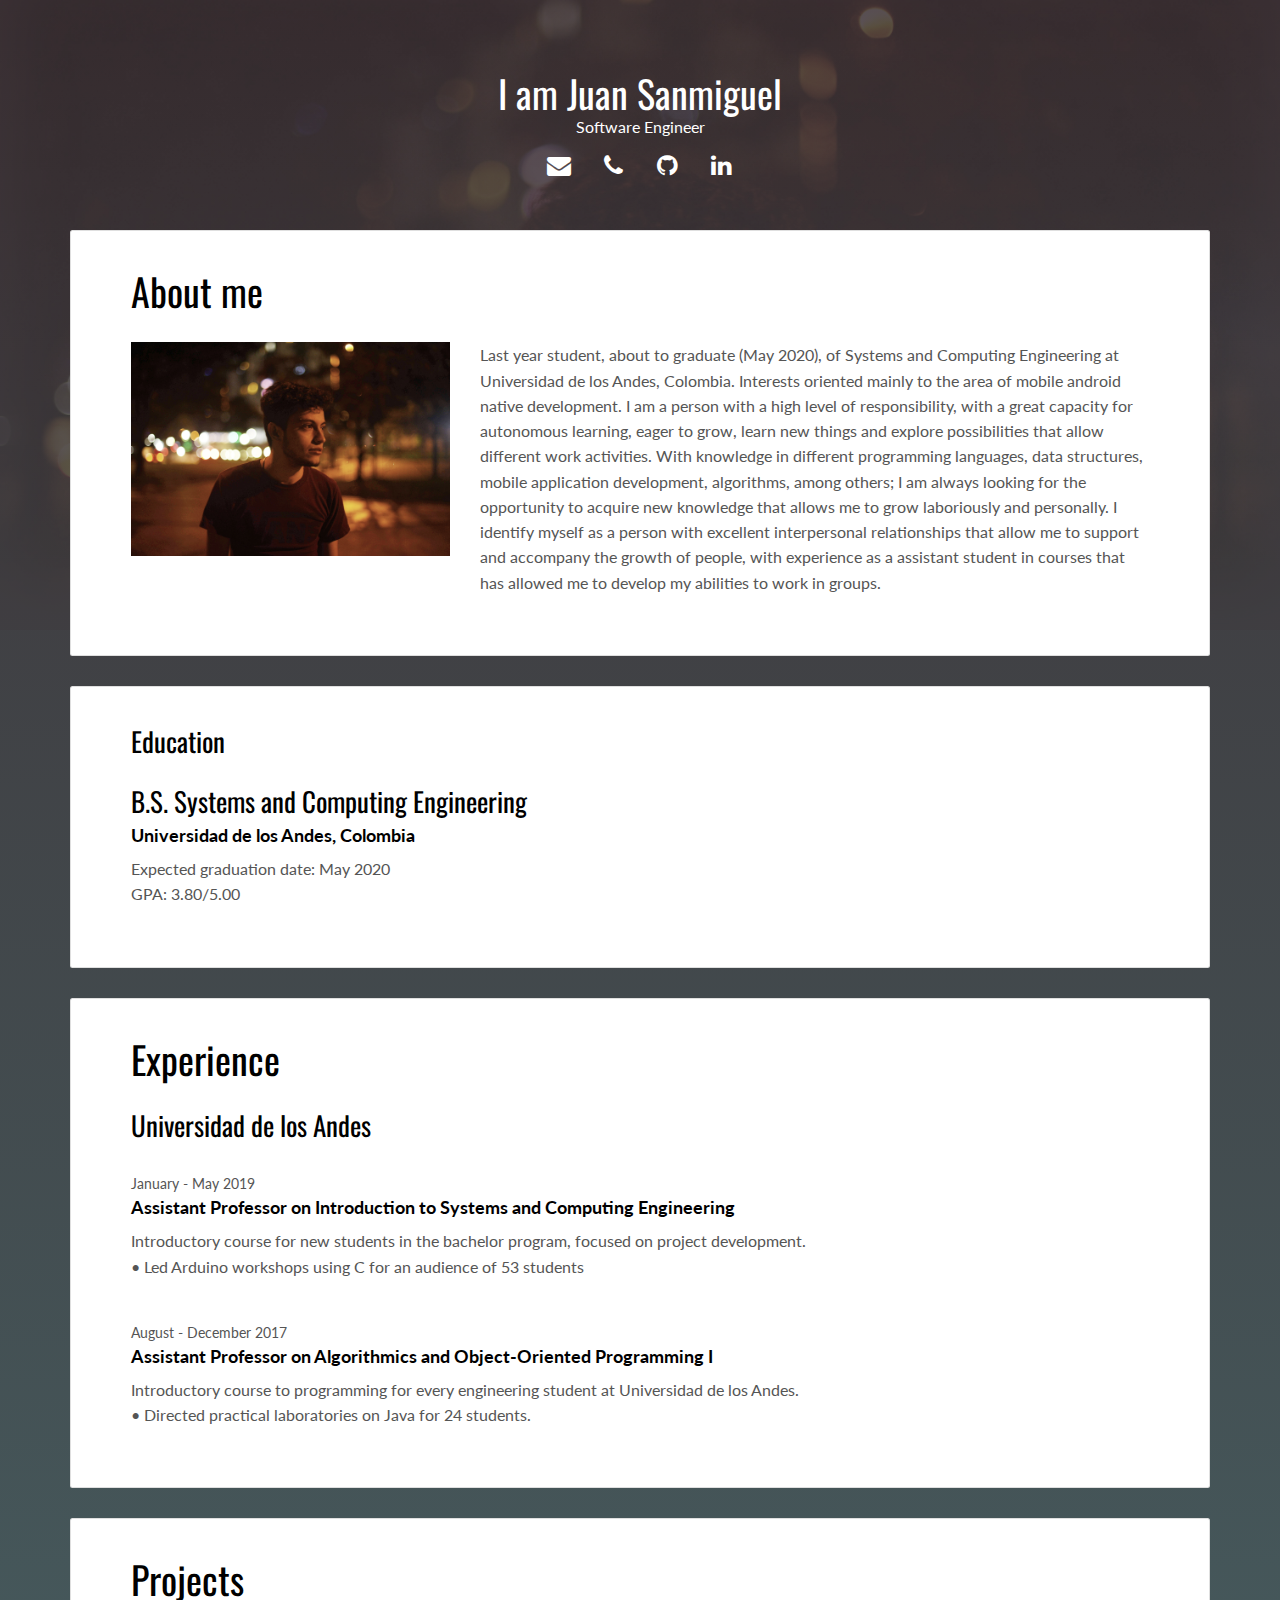
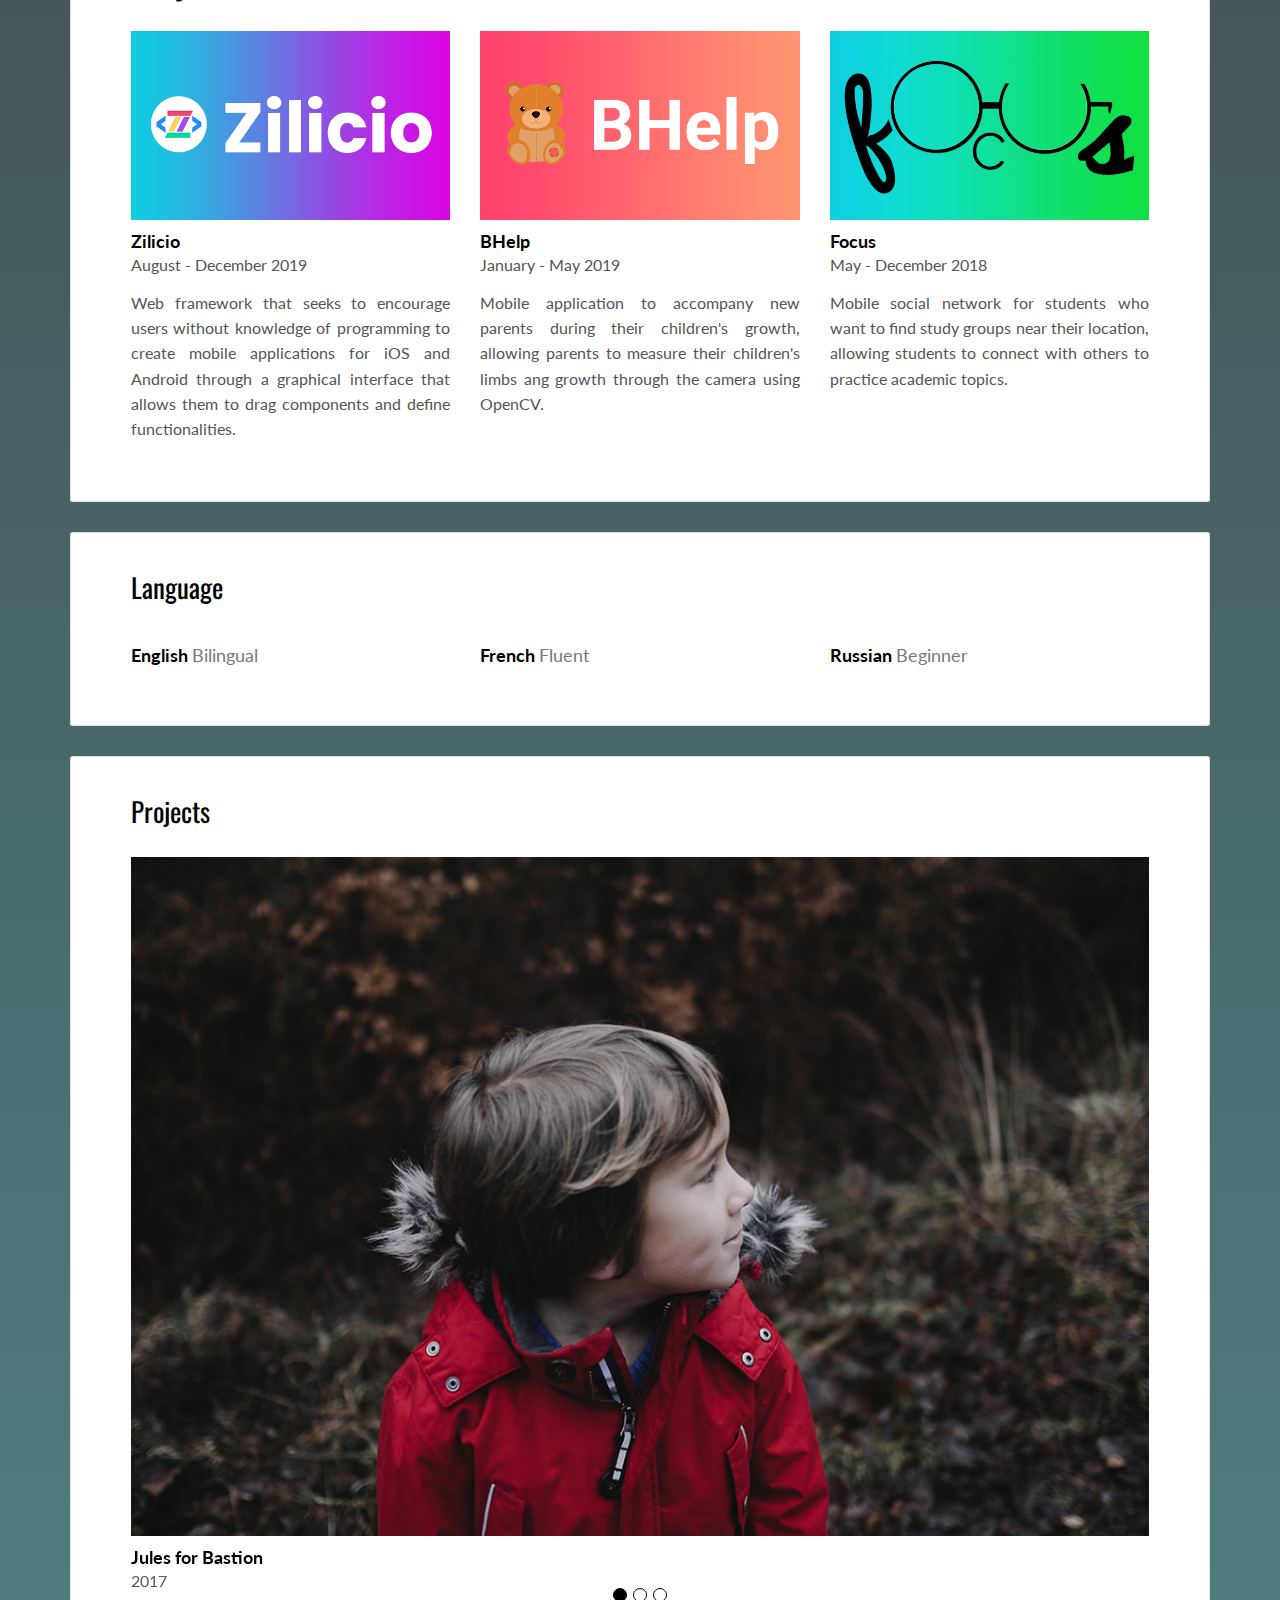
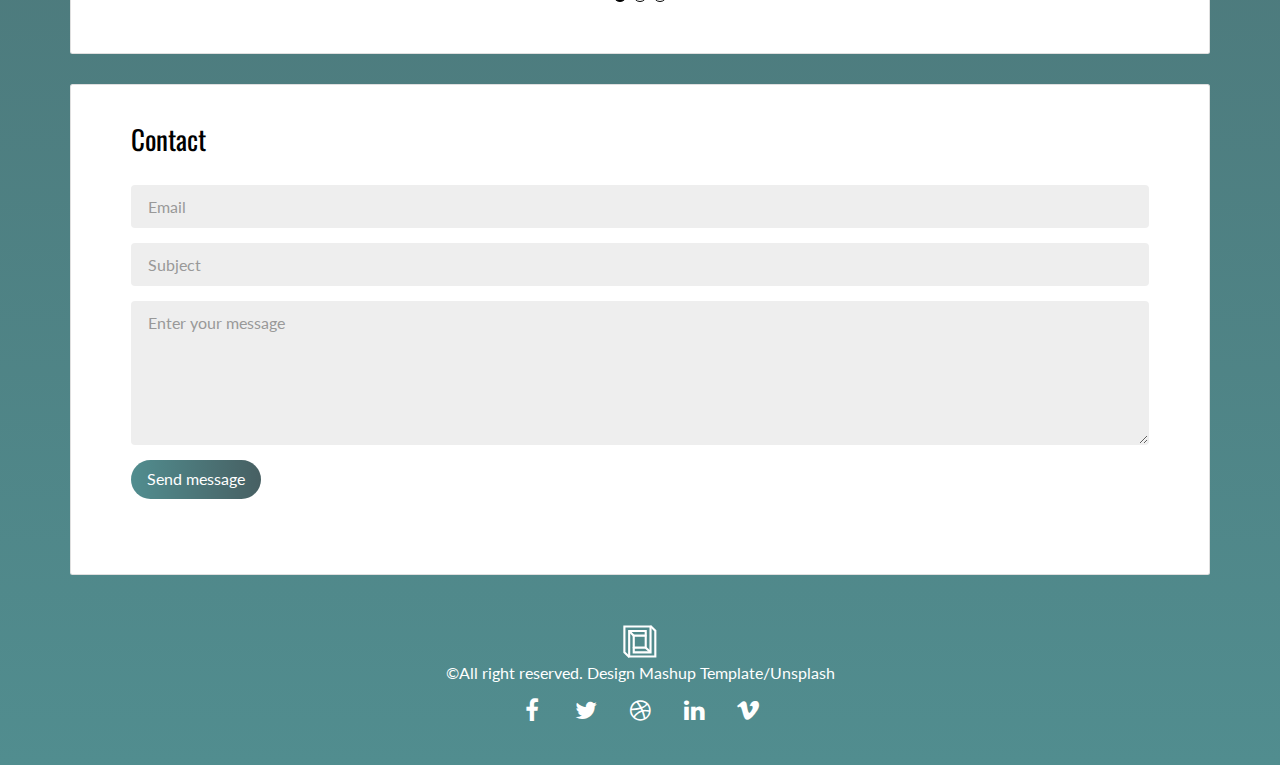
==== commit ad41fc82: "Experience updated" ====
--- a/index.html
+++ b/index.html
@@ -101,7 +101,7 @@
 
            <div class="work-experience">
              <small class="date">August - December 2017</small>
-             <h3 class="h5 date-title">Web developer - <a href="http://mashup-template.com" title="">Mashup Template</a></h3>
+             <h3 class="h5 date-title">Assistant Professor on Algorithmics and Object-Oriented Programming I</h3>
 
              <p>Introductory course to programming for every engineering student at Universidad de los Andes.</p>
              <p>• Directed practical laboratories on Java for 24 students.</p>
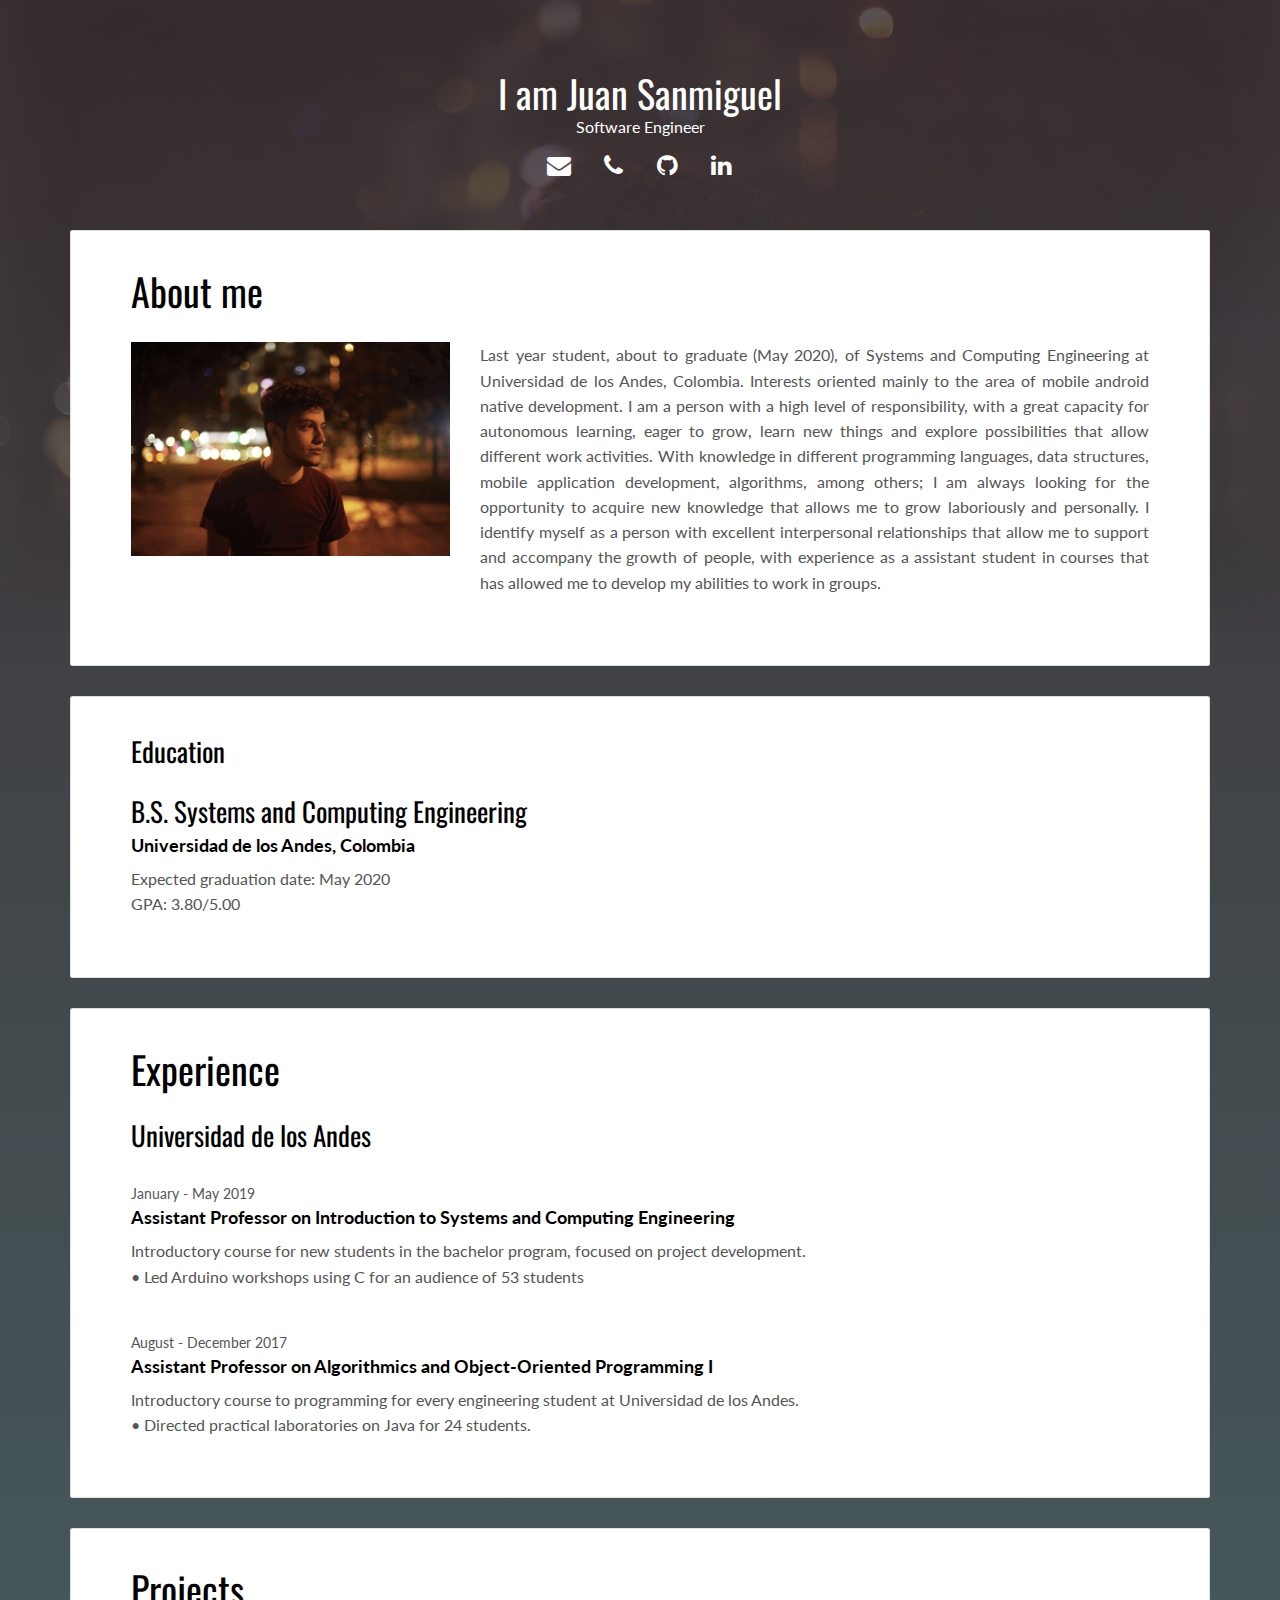
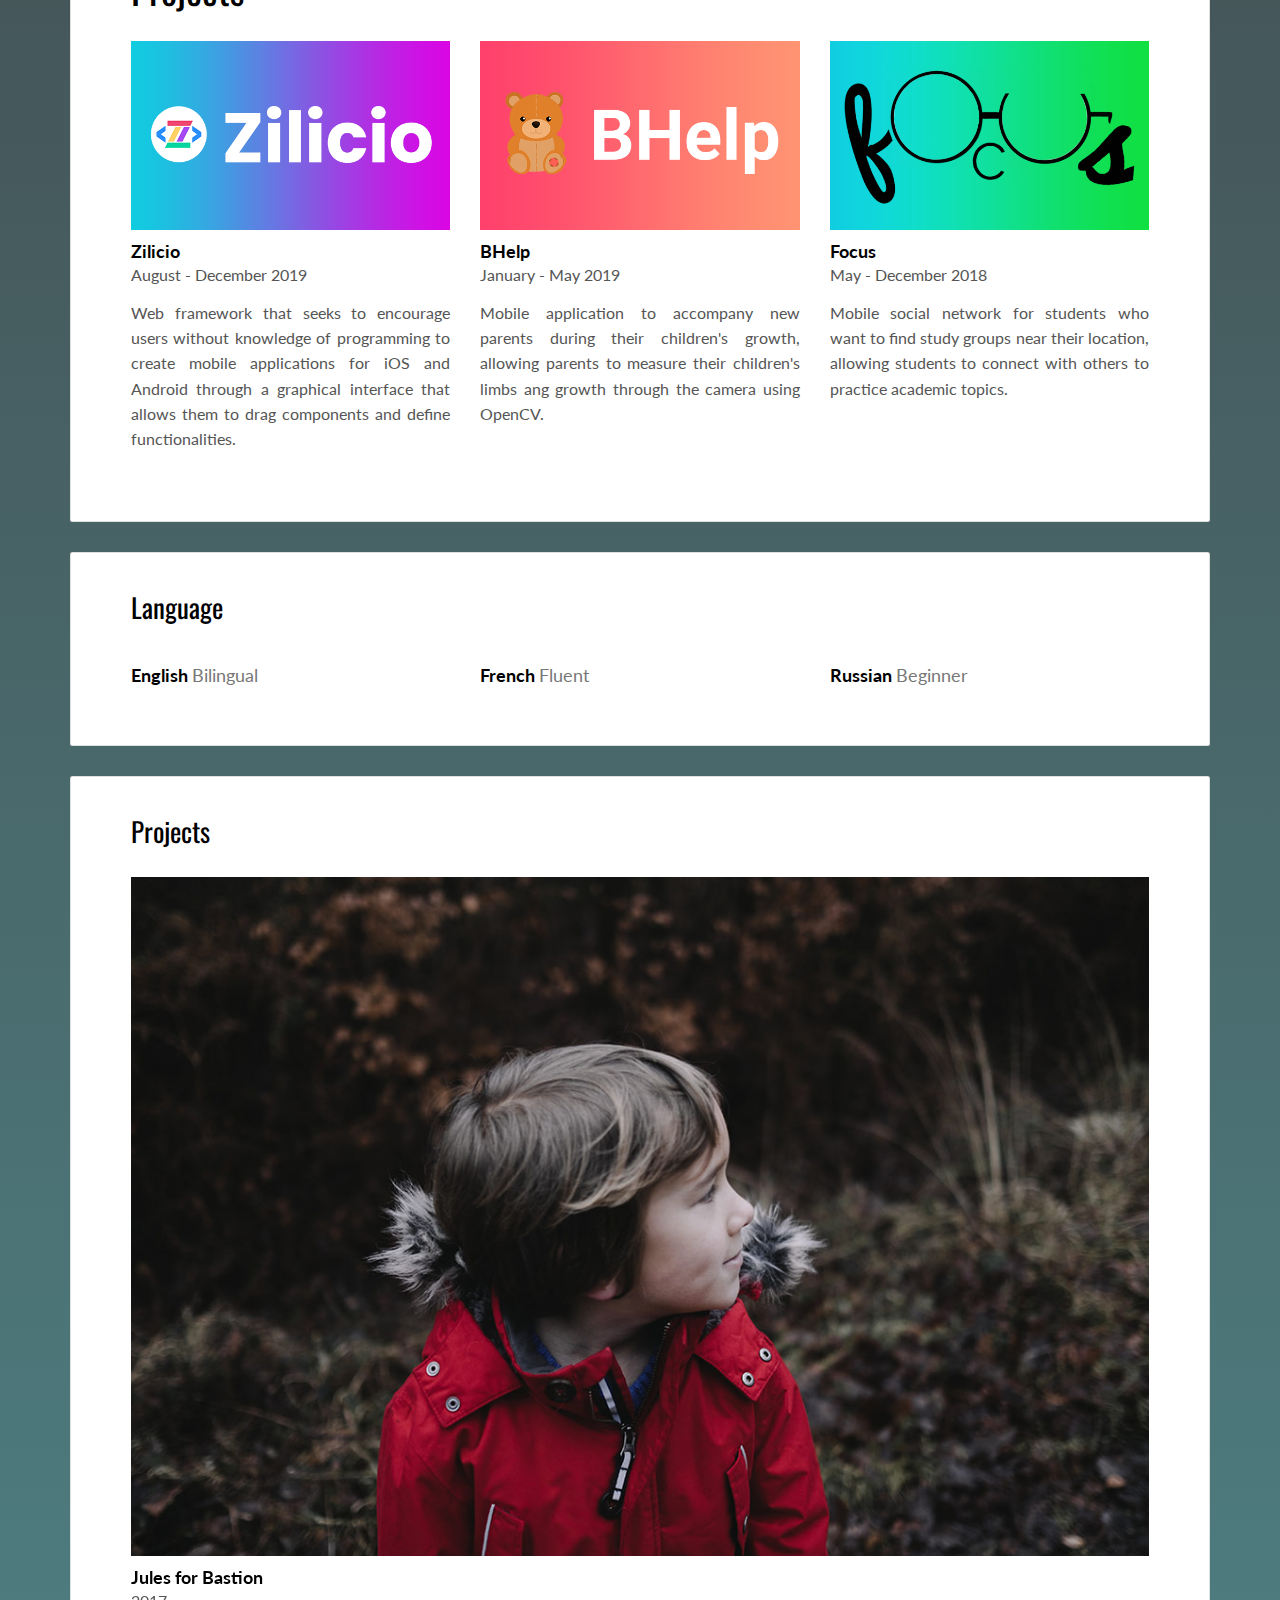
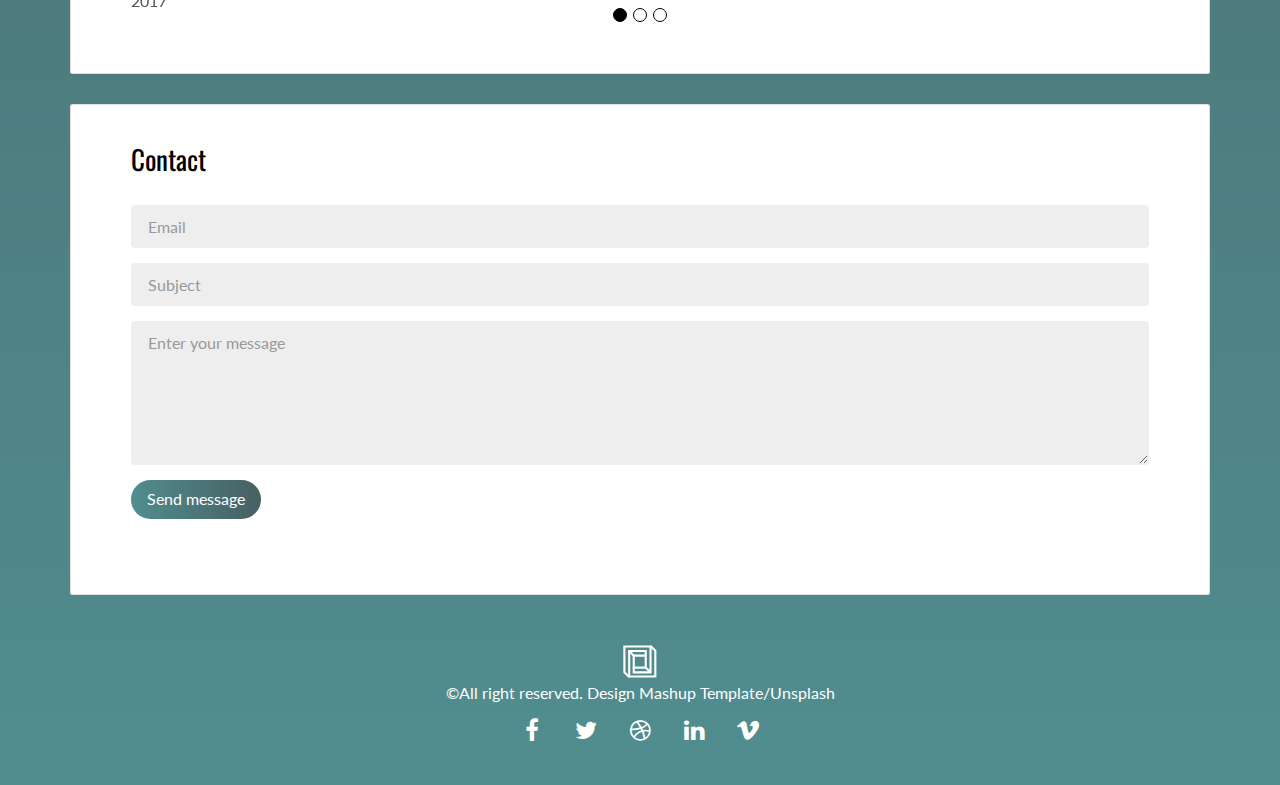
==== commit e6efaec8: "Mobile responsive changes" ====
--- a/index.html
+++ b/index.html
@@ -63,7 +63,7 @@
               </div>
               <div class="col-md-8">
 
-              <p>Last year student, about to graduate (May 2020), of Systems and Computing Engineering at Universidad de los Andes, Colombia. Interests oriented mainly to the area of mobile android native development. I am a person with a high level of responsibility, with a great capacity for autonomous learning, eager to grow, learn new things and explore possibilities that allow different work activities. With knowledge in different programming languages, data structures, mobile application development, algorithms, among others; I am always looking for the opportunity to acquire new knowledge that allows me to grow laboriously and personally. I identify myself as a person with excellent interpersonal relationships that allow me to support and accompany the growth of people, with experience as a assistant student in courses that has allowed me to develop my abilities to work in groups.</p>
+              <p style="text-align: justify; padding-bottom: 10px">Last year student, about to graduate (May 2020), of Systems and Computing Engineering at Universidad de los Andes, Colombia. Interests oriented mainly to the area of mobile android native development. I am a person with a high level of responsibility, with a great capacity for autonomous learning, eager to grow, learn new things and explore possibilities that allow different work activities. With knowledge in different programming languages, data structures, mobile application development, algorithms, among others; I am always looking for the opportunity to acquire new knowledge that allows me to grow laboriously and personally. I identify myself as a person with excellent interpersonal relationships that allow me to support and accompany the growth of people, with experience as a assistant student in courses that has allowed me to develop my abilities to work in groups.</p>
 
               </div>
             </div>
@@ -117,13 +117,13 @@
                 <img src="./assets/images/zilicio.png" class="img-responsive" alt="">
                 <h3 class="h5">Zilicio</h3>
                 <p style="padding-bottom: 12.5px; padding-top: 0px">August - December 2019</p>
-                <p style="text-align: justify">Web framework that seeks to encourage users without knowledge of programming to create mobile applications for iOS and Android through a graphical interface that allows them to drag components and define functionalities.</p>
+                <p style="text-align: justify; padding-bottom: 10px">Web framework that seeks to encourage users without knowledge of programming to create mobile applications for iOS and Android through a graphical interface that allows them to drag components and define functionalities.</p>
               </div>
               <div class="col-md-4">
                 <img src="./assets/images/BHelp.png" class="img-responsive" alt="">
                 <h3 class="h5">BHelp</h3>
                 <p style="padding-bottom: 12.5px; padding-top: 0px">January - May 2019</p>
-                <p style="text-align: justify">Mobile application to accompany new parents during their children's growth, allowing parents to measure their children's limbs ang growth through the camera using OpenCV.</p>
+                <p style="text-align: justify; padding-bottom: 10px">Mobile application to accompany new parents during their children's growth, allowing parents to measure their children's limbs ang growth through the camera using OpenCV.</p>
               </div>
               <div class="col-md-4">
                 <img src="assets/images/Focus.png" class="img-responsive" alt="">
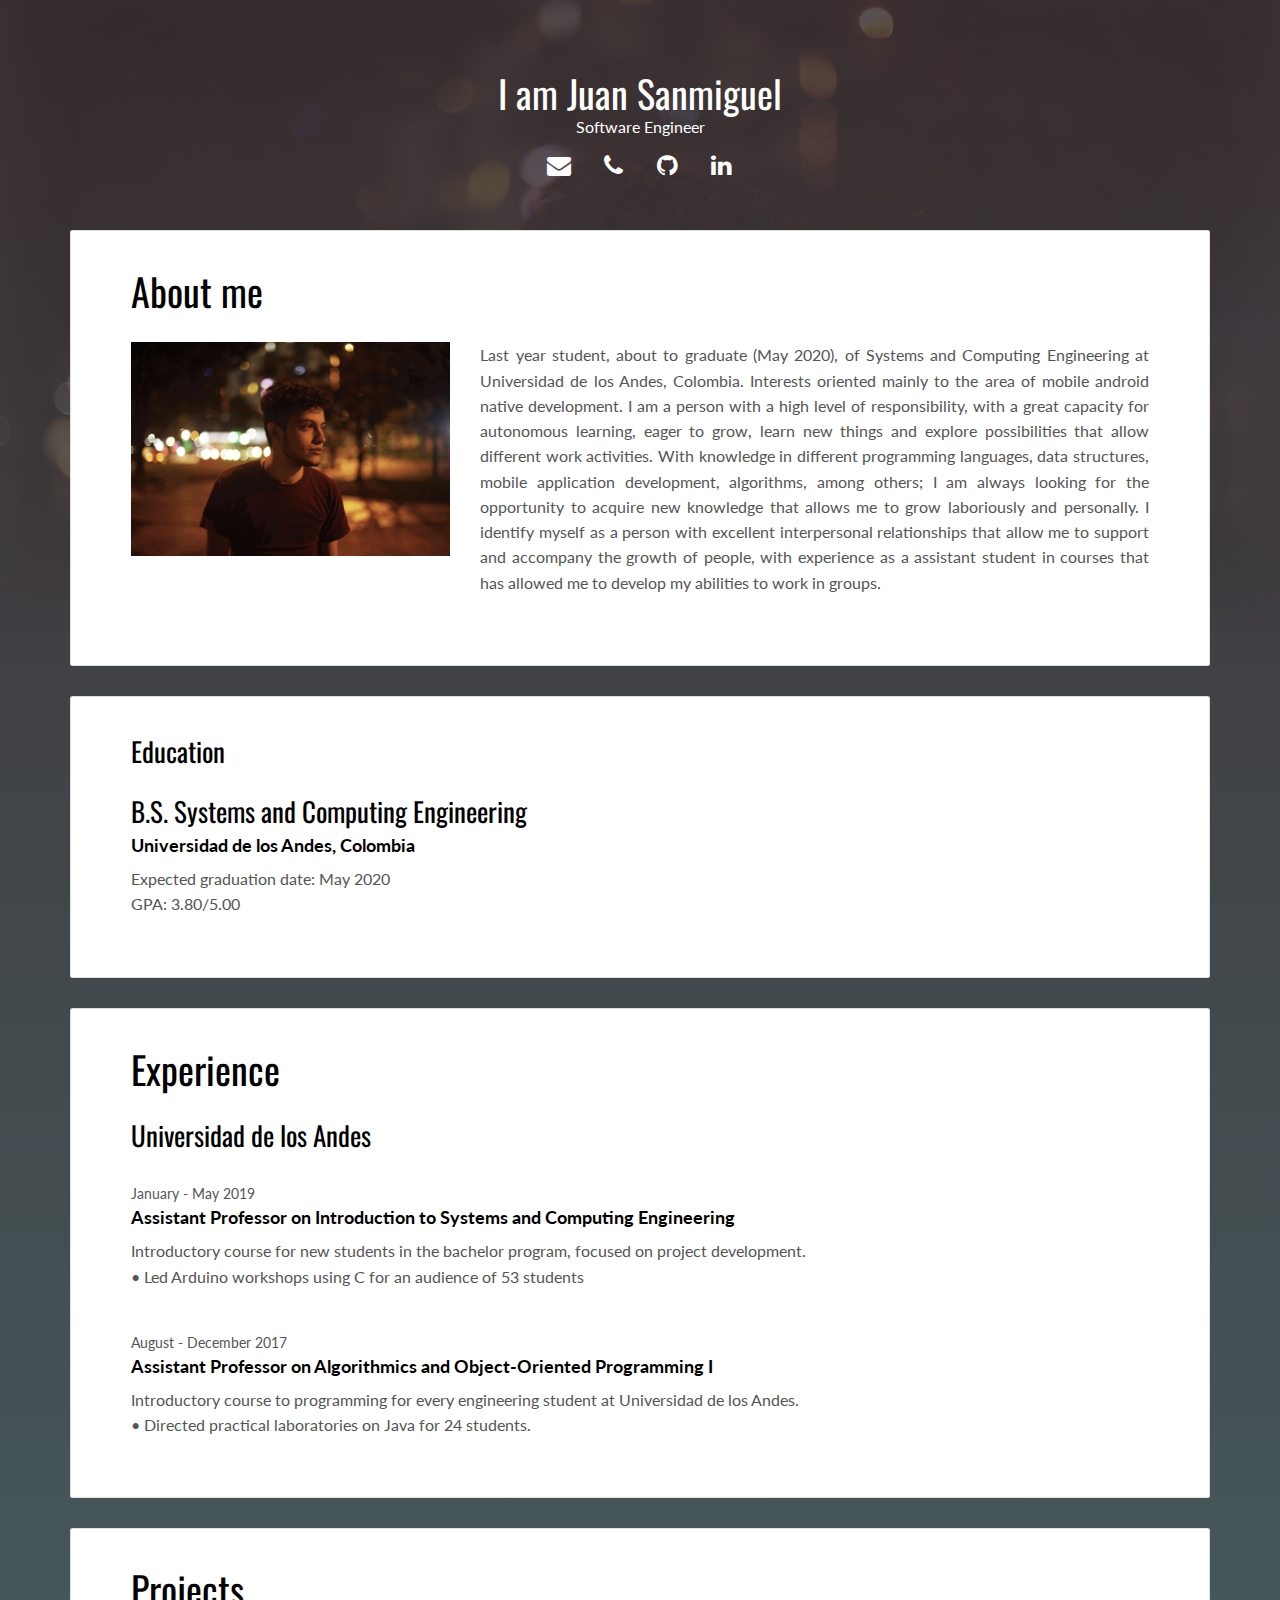
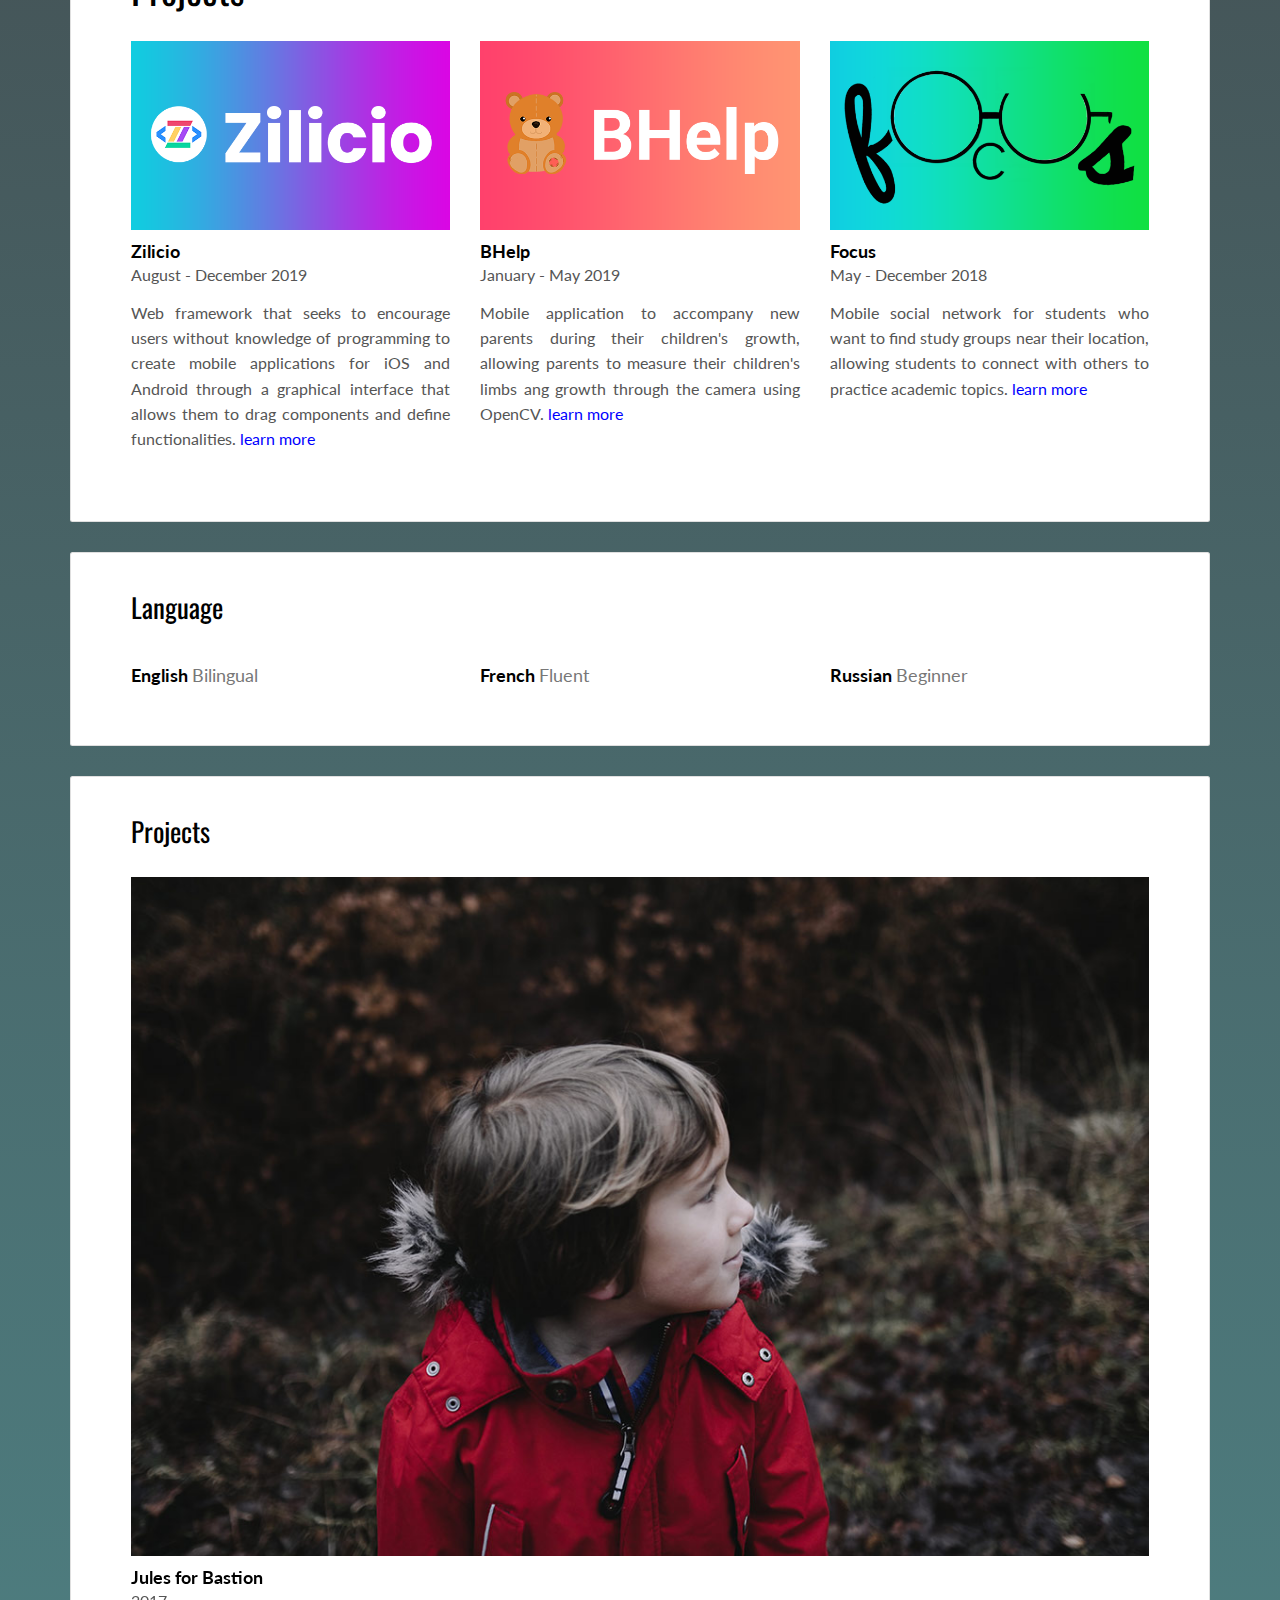
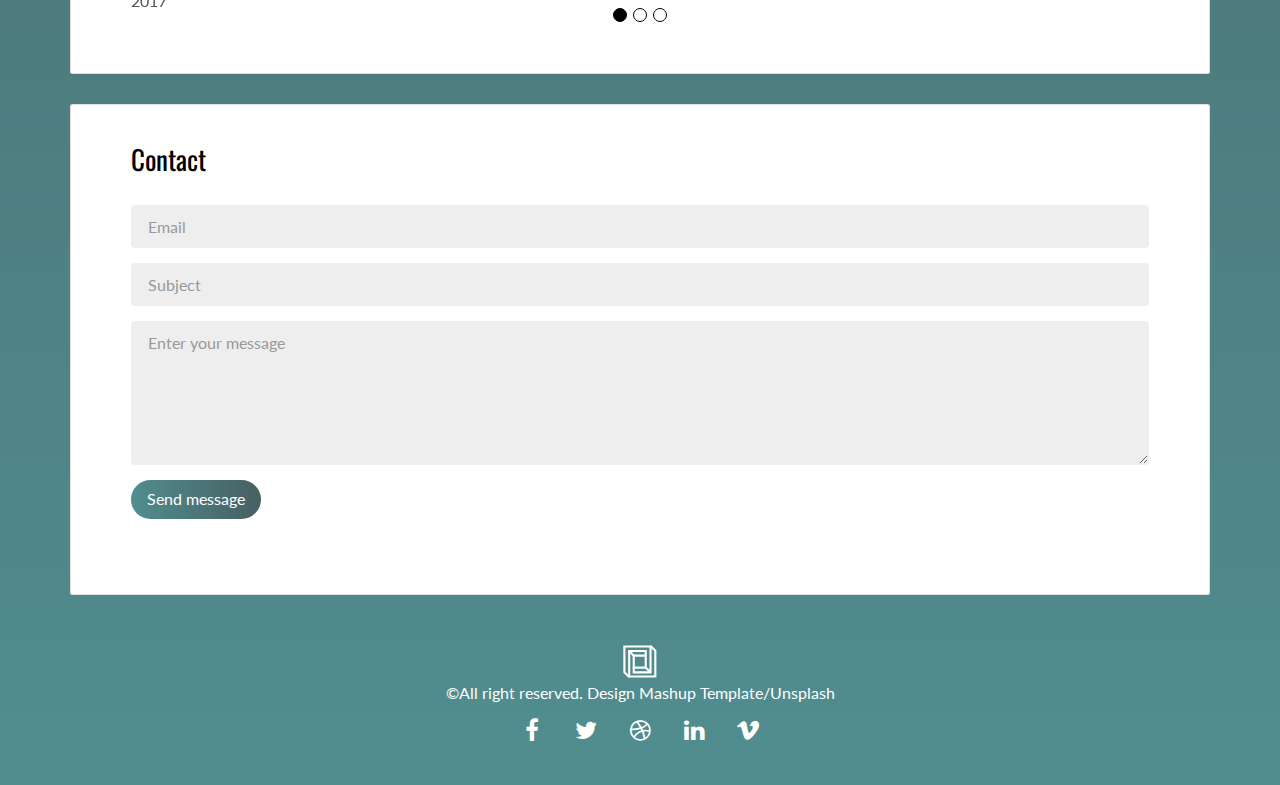
==== commit a9490b67: "Projects pages created\" ====
--- a/index.html
+++ b/index.html
@@ -2,263 +2,292 @@
 <html lang="en">
 
 <head>
-  <meta charset="UTF-8">
-  <meta content="IE=edge" http-equiv="X-UA-Compatible">
-  <meta content="width=device-width,initial-scale=1" name="viewport">
-  <meta content="description" name="description">
-  <meta name="google" content="notranslate" />
-  <meta content="Mashup templates have been developped by Orson.io team" name="author">
-
-  <!-- Disable tap highlight on IE -->
-  <meta name="msapplication-tap-highlight" content="no">
-
-  <link rel="apple-touch-icon" sizes="180x180" href="./assets/apple-icon-180x180.png">
-  <link href="./assets/favicon.ico" rel="icon">
-
-  <title>Sanmi's Portfolio</title>
-
-<link href="./main.d8e0d294.css" rel="stylesheet"></head>
+    <meta charset="UTF-8">
+    <meta content="IE=edge" http-equiv="X-UA-Compatible">
+    <meta content="width=device-width,initial-scale=1" name="viewport">
+    <meta content="description" name="description">
+    <meta name="google" content="notranslate"/>
+    <meta content="Mashup templates have been developped by Orson.io team" name="author">
+
+    <!-- Disable tap highlight on IE -->
+    <meta name="msapplication-tap-highlight" content="no">
+
+    <link rel="apple-touch-icon" sizes="180x180" href="./assets/apple-icon-180x180.png">
+    <link href="./assets/favicon.ico" rel="icon">
+
+    <title>Sanmi's Portfolio</title>
+
+    <link href="./main.d8e0d294.css" rel="stylesheet">
+</head>
 
 <body class="">
 
 <!-- Add your content of header -->
-<div class="background-color-layer" style="background-image: url('assets/images/background.jpeg')"
-></div>
+<div class="background-color-layer" style="background-image: url('assets/images/background.jpeg')"></div>
 <main class="content-wrapper">
-  <header class="white-text-container section-container">
-    <div class="text-center">
-      <h1>I am Juan Sanmiguel</h1>
-      <p>Software Engineer</p>
-      <p>
-        <a class="fa-icon fa-icon-2x" href="mailto:jp.sanmiguel@uniandes.edu.co" title="">
-          <i class="fa fa-envelope"></i>
-        </a>
-        <a class="fa-icon fa-icon-2x" href="tel:+573144705073" title="">
-          <i class="fa fa-phone"></i>
-        </a>
-        <a class="fa-icon fa-icon-2x" href="https://github.com/jpsanmiguel " title="">
-          <i class="fa fa-github"></i>
-        </a>
-        <a class="fa-icon fa-icon-2x" href="https://www.linkedin.com/in/Juan-Sanmiguel" title="">
-          <i class="fa fa-linkedin"></i>
-        </a>
-      </p>
+    <header class="white-text-container section-container">
+        <div class="text-center">
+            <h1>I am Juan Sanmiguel</h1>
+            <p>Software Engineer</p>
+            <p>
+                <a class="fa-icon fa-icon-2x" href="mailto:jp.sanmiguel@uniandes.edu.co" title="">
+                    <i class="fa fa-envelope"></i>
+                </a>
+                <a class="fa-icon fa-icon-2x" href="tel:+573144705073" title="">
+                    <i class="fa fa-phone"></i>
+                </a>
+                <a class="fa-icon fa-icon-2x" href="https://github.com/jpsanmiguel " title="">
+                    <i class="fa fa-github"></i>
+                </a>
+                <a class="fa-icon fa-icon-2x" href="https://www.linkedin.com/in/Juan-Sanmiguel" title="">
+                    <i class="fa fa-linkedin"></i>
+                </a>
+            </p>
+        </div>
+    </header>
+
+
+    <!-- Add your site or app content here -->
+
+    <div class="container">
+        <div class="row">
+            <div class="col-xs-12">
+
+                <div class="card">
+                    <div class="card-block">
+                        <h1>About me</h1>
+                        <div class="row">
+                            <div class="col-md-4">
+                                <p><img src="./assets/images/background.jpeg" class="img-responsive" alt=""></p>
+                            </div>
+                            <div class="col-md-8">
+
+                                <p style="text-align: justify; padding-bottom: 10px">Last year student, about to
+                                    graduate (May 2020), of Systems and Computing Engineering at Universidad de los
+                                    Andes, Colombia. Interests oriented mainly to the area of mobile android native
+                                    development. I am a person with a high level of responsibility, with a great
+                                    capacity for autonomous learning, eager to grow, learn new things and explore
+                                    possibilities that allow different work activities. With knowledge in different
+                                    programming languages, data structures, mobile application development, algorithms,
+                                    among others; I am always looking for the opportunity to acquire new knowledge that
+                                    allows me to grow laboriously and personally. I identify myself as a person with
+                                    excellent interpersonal relationships that allow me to support and accompany the
+                                    growth of people, with experience as a assistant student in courses that has allowed
+                                    me to develop my abilities to work in groups.</p>
+
+                            </div>
+                        </div>
+                    </div>
+                </div>
+
+                <div class="card">
+                    <div class="card-block">
+                        <h2>Education</h2>
+                        <div class="row">
+                            <div class="col-md-5">
+                                <div class="education-experience">
+                                    <h3 style="margin-bottom: 10px !important;" class="h2 date-title">B.S. Systems and
+                                        Computing Engineering</h3>
+                                    <h3 class="h5 date-title">Universidad de los Andes, Colombia</h3>
+                                    <p>Expected graduation date: May 2020</p>
+                                    <p>GPA: 3.80/5.00</p>
+                                </div>
+                            </div>
+                        </div>
+                    </div>
+                </div>
+
+                <div class="card">
+                    <div class="card-block">
+                        <h1>Experience</h1>
+                        <div class="work-experience">
+                            <h2 class="h2 date-title">Universidad de los Andes</h2>
+                            <small class="date">January - May 2019</small>
+                            <h3 class="h5 date-title">Assistant Professor on Introduction to Systems and Computing
+                                Engineering</h3>
+
+
+                            <p style="padding-bottom: 0px !important;">Introductory course for new students in the
+                                bachelor program, focused on project development.</p>
+                            <p style="padding-bottom: 0px !important; padding-top: 0px !important;"> • Led Arduino
+                                workshops using C for an audience of 53 students</p>
+                        </div>
+
+                        <div class="work-experience">
+                            <small class="date">August - December 2017</small>
+                            <h3 class="h5 date-title">Assistant Professor on Algorithmics and Object-Oriented
+                                Programming I</h3>
+
+                            <p>Introductory course to programming for every engineering student at Universidad de los
+                                Andes.</p>
+                            <p>• Directed practical laboratories on Java for 24 students.</p>
+                        </div>
+                    </div>
+                </div>
+
+                <div class="card">
+                    <div class="card-block">
+                        <h1>Projects</h1>
+                        <div class="row">
+                            <div class="col-md-4" href="zilicio.html">
+                                <img src="./assets/images/zilicio.png" class="img-responsive" alt="">
+                                <h3 class="h5">Zilicio</h3>
+                                <p style="padding-bottom: 12.5px; padding-top: 0px">August - December 2019</p>
+                                <p style="text-align: justify; padding-bottom: 10px">Web framework that seeks to
+                                    encourage users without knowledge of programming to create mobile applications for
+                                    iOS and Android through a graphical interface that allows them to drag components
+                                    and define functionalities.<a style="color: blue" href="zilicio.html"> learn
+                                        more</a></p>
+
+                            </div>
+                            <div class="col-md-4">
+                                <img src="./assets/images/BHelp.png" class="img-responsive" alt="">
+                                <h3 class="h5">BHelp</h3>
+                                <p style="padding-bottom: 12.5px; padding-top: 0px">January - May 2019</p>
+                                <p style="text-align: justify; padding-bottom: 10px">Mobile application to accompany new
+                                    parents during their children's growth, allowing parents to measure their children's
+                                    limbs ang growth through the camera using OpenCV.<a style="color: blue"
+                                                                                        href="bhelp.html"> learn
+                                        more</a></p>
+                            </div>
+                            <div class="col-md-4">
+                                <img src="assets/images/Focus.png" class="img-responsive" alt="">
+                                <h3 class="h5">Focus</h3>
+                                <p style="padding-bottom: 12.5px; padding-top: 0px">May - December 2018</p>
+                                <p style="text-align: justify">Mobile social network for students who want to find study
+                                    groups near their location, allowing students to connect with others to practice
+                                    academic topics.<a style="color: blue" href="focus.html"> learn more</a></p>
+                            </div>
+                        </div>
+                    </div>
+                </div>
+
+                <div class="card">
+                    <div class="card-block">
+                        <h2>Language</h2>
+                        <div class="row">
+                            <div class="col-md-4">
+                                <div class="language-experience">
+                                    <h3 class="h5">English <small>Bilingual</small></h3>
+                                </div>
+                            </div>
+                            <div class="col-md-4">
+                                <div class="language-experience">
+                                    <h3 class="h5">French <small>Fluent</small></h3>
+                                </div>
+                            </div>
+                            <div class="col-md-4">
+                                <div class="language-experience">
+                                    <h3 class="h5">Russian <small>Beginner</small></h3>
+                                </div>
+                            </div>
+                        </div>
+                    </div>
+                </div>
+
+                <div class="card">
+                    <div class="card-block">
+                        <h2>Projects</h2>
+                        <div id="carousel-example-generic" class="carousel slide" data-ride="carousel">
+
+
+                            <!-- Wrapper for slides -->
+                            <div class="carousel-inner" role="listbox">
+                                <div class="item active">
+                                    <img src="./assets/images/img-05.jpg" class="img-responsive" alt="...">
+                                    <div class="carousel-caption">
+                                        <h3 class="h5">Jules for Bastion</h3>
+                                        <p>2017</p>
+                                    </div>
+                                </div>
+                                <div class="item">
+                                    <img src="./assets/images/img-06.jpg" class="img-responsive" alt="...">
+                                    <div class="carousel-caption">
+                                        <h3 class="h5">Jules for Bastion</h3>
+                                        <p>2017</p>
+                                    </div>
+                                </div>
+
+                                <div class="item">
+                                    <img src="./assets/images/img-08.jpg" class="img-responsive" alt="...">
+                                    <div class="carousel-caption">
+                                        <h3 class="h5">Jules for Bastion</h3>
+                                        <p>2017</p>
+                                    </div>
+                                </div>
+                            </div>
+
+                            <!-- Indicators -->
+                            <ol class="carousel-indicators">
+                                <li data-target="#carousel-example-generic" data-slide-to="0" class="active"></li>
+                                <li data-target="#carousel-example-generic" data-slide-to="1"></li>
+                                <li data-target="#carousel-example-generic" data-slide-to="2"></li>
+                            </ol>
+
+                        </div>
+                    </div>
+                </div>
+
+                <div class="card">
+                    <div class="card-block">
+                        <h2>Contact</h2>
+                        <form action="" class="reveal-content">
+                            <div class="form-group">
+                                <input type="email" class="form-control" id="email" placeholder="Email">
+                            </div>
+                            <div class="form-group">
+                                <input type="text" class="form-control" id="subject" placeholder="Subject">
+                            </div>
+                            <div class="form-group">
+                                <textarea class="form-control" rows="5" placeholder="Enter your message"></textarea>
+                            </div>
+                            <div class="form-group">
+                                <button type="submit" class=" btn btn-primary">Send message</button>
+                            </div>
+                        </form>
+                    </div>
+                </div>
+
+            </div>
+        </div>
     </div>
-  </header>
-
-
-
-<!-- Add your site or app content here -->
-
- <div class="container">
-   <div class="row">
-     <div class="col-xs-12">
-
-        <div class="card">
-          <div class="card-block">
-            <h1>About me</h1>
-            <div class="row">
-              <div class="col-md-4">
-                <p><img src="./assets/images/background.jpeg" class="img-responsive" alt=""></p>
-              </div>
-              <div class="col-md-8">
-
-              <p style="text-align: justify; padding-bottom: 10px">Last year student, about to graduate (May 2020), of Systems and Computing Engineering at Universidad de los Andes, Colombia. Interests oriented mainly to the area of mobile android native development. I am a person with a high level of responsibility, with a great capacity for autonomous learning, eager to grow, learn new things and explore possibilities that allow different work activities. With knowledge in different programming languages, data structures, mobile application development, algorithms, among others; I am always looking for the opportunity to acquire new knowledge that allows me to grow laboriously and personally. I identify myself as a person with excellent interpersonal relationships that allow me to support and accompany the growth of people, with experience as a assistant student in courses that has allowed me to develop my abilities to work in groups.</p>
-
-              </div>
-            </div>
-          </div>
-        </div>
-
-       <div class="card">
-         <div class="card-block">
-           <h2>Education</h2>
-           <div class="row">
-             <div class="col-md-5">
-               <div class="education-experience">
-                 <h3 style="margin-bottom: 10px !important;" class="h2 date-title">B.S. Systems and Computing Engineering</h3>
-                 <h3 class="h5 date-title">Universidad de los Andes, Colombia</h3>
-                 <p>Expected graduation date: May 2020</p>
-                 <p>GPA: 3.80/5.00</p>
-               </div>
-             </div>
-           </div>
-         </div>
-       </div>
-
-       <div class="card">
-         <div class="card-block">
-           <h1>Experience</h1>
-           <div class="work-experience">
-             <h2 class="h2 date-title">Universidad de los Andes</h2>
-             <small class="date">January - May 2019</small>
-             <h3 class="h5 date-title">Assistant Professor on Introduction to Systems and Computing Engineering</h3>
-
-
-             <p style="padding-bottom: 0px !important;">Introductory course for new students in the bachelor program, focused on project development.</p>
-             <p style="padding-bottom: 0px !important; padding-top: 0px !important;">  • Led Arduino workshops using C for an audience of 53 students</p>
-           </div>
-
-           <div class="work-experience">
-             <small class="date">August - December 2017</small>
-             <h3 class="h5 date-title">Assistant Professor on Algorithmics and Object-Oriented Programming I</h3>
-
-             <p>Introductory course to programming for every engineering student at Universidad de los Andes.</p>
-             <p>• Directed practical laboratories on Java for 24 students.</p>
-           </div>
-         </div>
-       </div>
-
-        <div class="card">
-          <div class="card-block">
-            <h1>Projects</h1>
-            <div class="row">
-              <div class="col-md-4">
-                <img src="./assets/images/zilicio.png" class="img-responsive" alt="">
-                <h3 class="h5">Zilicio</h3>
-                <p style="padding-bottom: 12.5px; padding-top: 0px">August - December 2019</p>
-                <p style="text-align: justify; padding-bottom: 10px">Web framework that seeks to encourage users without knowledge of programming to create mobile applications for iOS and Android through a graphical interface that allows them to drag components and define functionalities.</p>
-              </div>
-              <div class="col-md-4">
-                <img src="./assets/images/BHelp.png" class="img-responsive" alt="">
-                <h3 class="h5">BHelp</h3>
-                <p style="padding-bottom: 12.5px; padding-top: 0px">January - May 2019</p>
-                <p style="text-align: justify; padding-bottom: 10px">Mobile application to accompany new parents during their children's growth, allowing parents to measure their children's limbs ang growth through the camera using OpenCV.</p>
-              </div>
-              <div class="col-md-4">
-                <img src="assets/images/Focus.png" class="img-responsive" alt="">
-                <h3 class="h5">Focus</h3>
-                <p style="padding-bottom: 12.5px; padding-top: 0px">May - December 2018</p>
-                <p style="text-align: justify">Mobile social network for students who want to find study groups near their location, allowing students to connect with others to practice academic topics.</p>
-              </div>
-            </div>
-          </div>
-        </div>
-
-        <div class="card">
-          <div class="card-block">
-            <h2>Language</h2>
-            <div class="row">
-              <div class="col-md-4">
-                <div class="language-experience">
-                  <h3 class="h5">English  <small>Bilingual</small></h3>
-                </div>
-              </div>
-              <div class="col-md-4">
-                <div class="language-experience">
-                  <h3 class="h5">French  <small>Fluent</small></h3>
-                </div>
-              </div>
-              <div class="col-md-4">
-                <div class="language-experience">
-                  <h3 class="h5">Russian  <small>Beginner</small></h3>
-                </div>
-              </div>
-            </div>
-          </div>
-        </div>
-
-        <div class="card">
-          <div class="card-block">
-            <h2>Projects</h2>
-            <div id="carousel-example-generic" class="carousel slide" data-ride="carousel">
-
-
-            <!-- Wrapper for slides -->
-            <div class="carousel-inner" role="listbox">
-              <div class="item active">
-                <img src="./assets/images/img-05.jpg" class="img-responsive" alt="...">
-                <div class="carousel-caption">
-                  <h3 class="h5">Jules for Bastion</h3>
-                  <p>2017</p>
-                </div>
-              </div>
-              <div class="item">
-                <img src="./assets/images/img-06.jpg" class="img-responsive" alt="...">
-                <div class="carousel-caption">
-                  <h3 class="h5">Jules for Bastion</h3>
-                  <p>2017</p>
-                </div>
-              </div>
-
-              <div class="item">
-                <img src="./assets/images/img-08.jpg" class="img-responsive" alt="...">
-                <div class="carousel-caption">
-                  <h3 class="h5">Jules for Bastion</h3>
-                  <p>2017</p>
-                </div>
-              </div>
-            </div>
-
-            <!-- Indicators -->
-            <ol class="carousel-indicators">
-              <li data-target="#carousel-example-generic" data-slide-to="0" class="active"></li>
-              <li data-target="#carousel-example-generic" data-slide-to="1"></li>
-              <li data-target="#carousel-example-generic" data-slide-to="2"></li>
-            </ol>
-
-          </div>
-          </div>
-        </div>
-
-        <div class="card">
-          <div class="card-block">
-            <h2>Contact</h2>
-            <form action="" class="reveal-content">
-              <div class="form-group">
-                <input type="email" class="form-control" id="email" placeholder="Email">
-              </div>
-              <div class="form-group">
-                <input type="text" class="form-control" id="subject" placeholder="Subject">
-              </div>
-              <div class="form-group">
-                <textarea class="form-control" rows="5" placeholder="Enter your message"></textarea>
-              </div>
-              <div class="form-group">
-                <button type="submit" class=" btn btn-primary">Send message</button>
-              </div>
-            </form>
-          </div>
-        </div>
-
-     </div>
-   </div>
- </div>
 
 </main>
 <footer class="footer-container white-text-container text-center">
-  <div class="container">
-    <div class="row">
-      <div class="col-xs-12">
-        <p><img src="./assets/images/mashup-icon.svg" alt=""></p>
-
-        <p>©All right reserved. Design <a href="http://www.mashup-template.com/" title="Create website with free html template">Mashup Template</a>/<a href="https://unsplash.com/" title="Beautiful Free Images">Unsplash</a></p>
-        <p>
-          <a class="fa-icon fa-icon-2x" href="https://facebook.com/" title="">
-            <i class="fa fa-facebook"></i>
-          </a>
-          <a class="fa-icon fa-icon-2x" href="https://twitter.com/" title="">
-            <i class="fa fa-twitter"></i>
-          </a>
-          <a class="fa-icon fa-icon-2x" href="https://dribbble.com/" title="">
-            <i class="fa fa-dribbble"></i>
-          </a>
-          <a class="fa-icon fa-icon-2x" href="https://www.linkedin.com/" title="">
-            <i class="fa fa-linkedin"></i>
-          </a>
-          <a class="fa-icon fa-icon-2x" href="https://vimeo.com/" title="">
-            <i class="fa fa-vimeo"></i>
-          </a>
-        </p>
-      </div>
+    <div class="container">
+        <div class="row">
+            <div class="col-xs-12">
+                <p><img src="./assets/images/mashup-icon.svg" alt=""></p>
+
+                <p>©All right reserved. Design <a href="http://www.mashup-template.com/"
+                                                  title="Create website with free html template">Mashup Template</a>/<a
+                        href="https://unsplash.com/" title="Beautiful Free Images">Unsplash</a></p>
+                <p>
+                    <a class="fa-icon fa-icon-2x" href="https://facebook.com/" title="">
+                        <i class="fa fa-facebook"></i>
+                    </a>
+                    <a class="fa-icon fa-icon-2x" href="https://twitter.com/" title="">
+                        <i class="fa fa-twitter"></i>
+                    </a>
+                    <a class="fa-icon fa-icon-2x" href="https://dribbble.com/" title="">
+                        <i class="fa fa-dribbble"></i>
+                    </a>
+                    <a class="fa-icon fa-icon-2x" href="https://www.linkedin.com/" title="">
+                        <i class="fa fa-linkedin"></i>
+                    </a>
+                    <a class="fa-icon fa-icon-2x" href="https://vimeo.com/" title="">
+                        <i class="fa fa-vimeo"></i>
+                    </a>
+                </p>
+            </div>
+        </div>
     </div>
-  </div>
 </footer>
 
 <script>
-  document.addEventListener("DOMContentLoaded", function (event) {
-     scrollRevelation('.card');
-  });
+    document.addEventListener("DOMContentLoaded", function (event) {
+        scrollRevelation('.card');
+    });
 </script>
 <!-- Google Analytics: change UA-XXXXX-X to be your site's ID 
 
@@ -273,6 +302,8 @@
   ga('send', 'pageview');
 </script>
 
---><script type="text/javascript" src="./main.bc58148c.js"></script></body>
+-->
+<script type="text/javascript" src="./main.bc58148c.js"></script>
+</body>
 
 </html>
--- a/main.d8e0d294.css
+++ b/main.d8e0d294.css
@@ -4729,7 +4729,31 @@
     background-image: -o-linear-gradient(top, #3d3236 0, #518d8f 100%);
     background-image: linear-gradient(180deg, #3d3236 0, #518d8f);
     background-repeat: repeat-x;
-    filter: progid:DXImageTransform.Microsoft.gradient(startColorstr="#FF3d3236", endColorstr="#FF518d8f", GradientType=0)
+    filter: progid:DXImageTransform.Microsoft.gradient(startColorstr="#3d3236", endColorstr="#518d8f", GradientType=0)
+}
+
+.zilicio-body{
+    background-image: -webkit-linear-gradient(top, #10cde0, #da06e4);
+    background-image: -o-linear-gradient(top, #10cde0 0, #da06e4 100%);
+    background-image: linear-gradient(180deg, #10cde0 0, #da06e4);
+    background-repeat: repeat-x;
+    filter: progid:DXImageTransform.Microsoft.gradient(startColorstr="#10cde0", endColorstr="#da06e4", GradientType=0)
+}
+
+.bhelp-body{
+    background-image: -webkit-linear-gradient(top, #ff416c, #ff9472);
+    background-image: -o-linear-gradient(top, #ff416c 0, #ff9472 100%);
+    background-image: linear-gradient(180deg, #ff416c 0, #ff9472);
+    background-repeat: repeat-x;
+    filter: progid:DXImageTransform.Microsoft.gradient(startColorstr="#ff416c", endColorstr="#ff9472", GradientType=0)
+}
+
+.focus-body{
+    background-image: -webkit-linear-gradient(top, #10cde0, #10e041);
+    background-image: -o-linear-gradient(top, #10cde0 0, #10e041 100%);
+    background-image: linear-gradient(180deg, #10cde0 0, #10e041);
+    background-repeat: repeat-x;
+    filter: progid:DXImageTransform.Microsoft.gradient(startColorstr="#10cde0", endColorstr="#da06e4", GradientType=0)
 }
 
 body.white {
@@ -4954,6 +4978,15 @@
     text-align: center
 }
 
+.fa-icon-no-width{
+    color: #000;
+    height: 32px;
+    display: inline-block;
+    line-height: 29px;
+    font-size: 15px;
+    text-align: center
+}
+
 .fa-icon.fa-icon-2x {
     width: 50px;
     height: 50px;
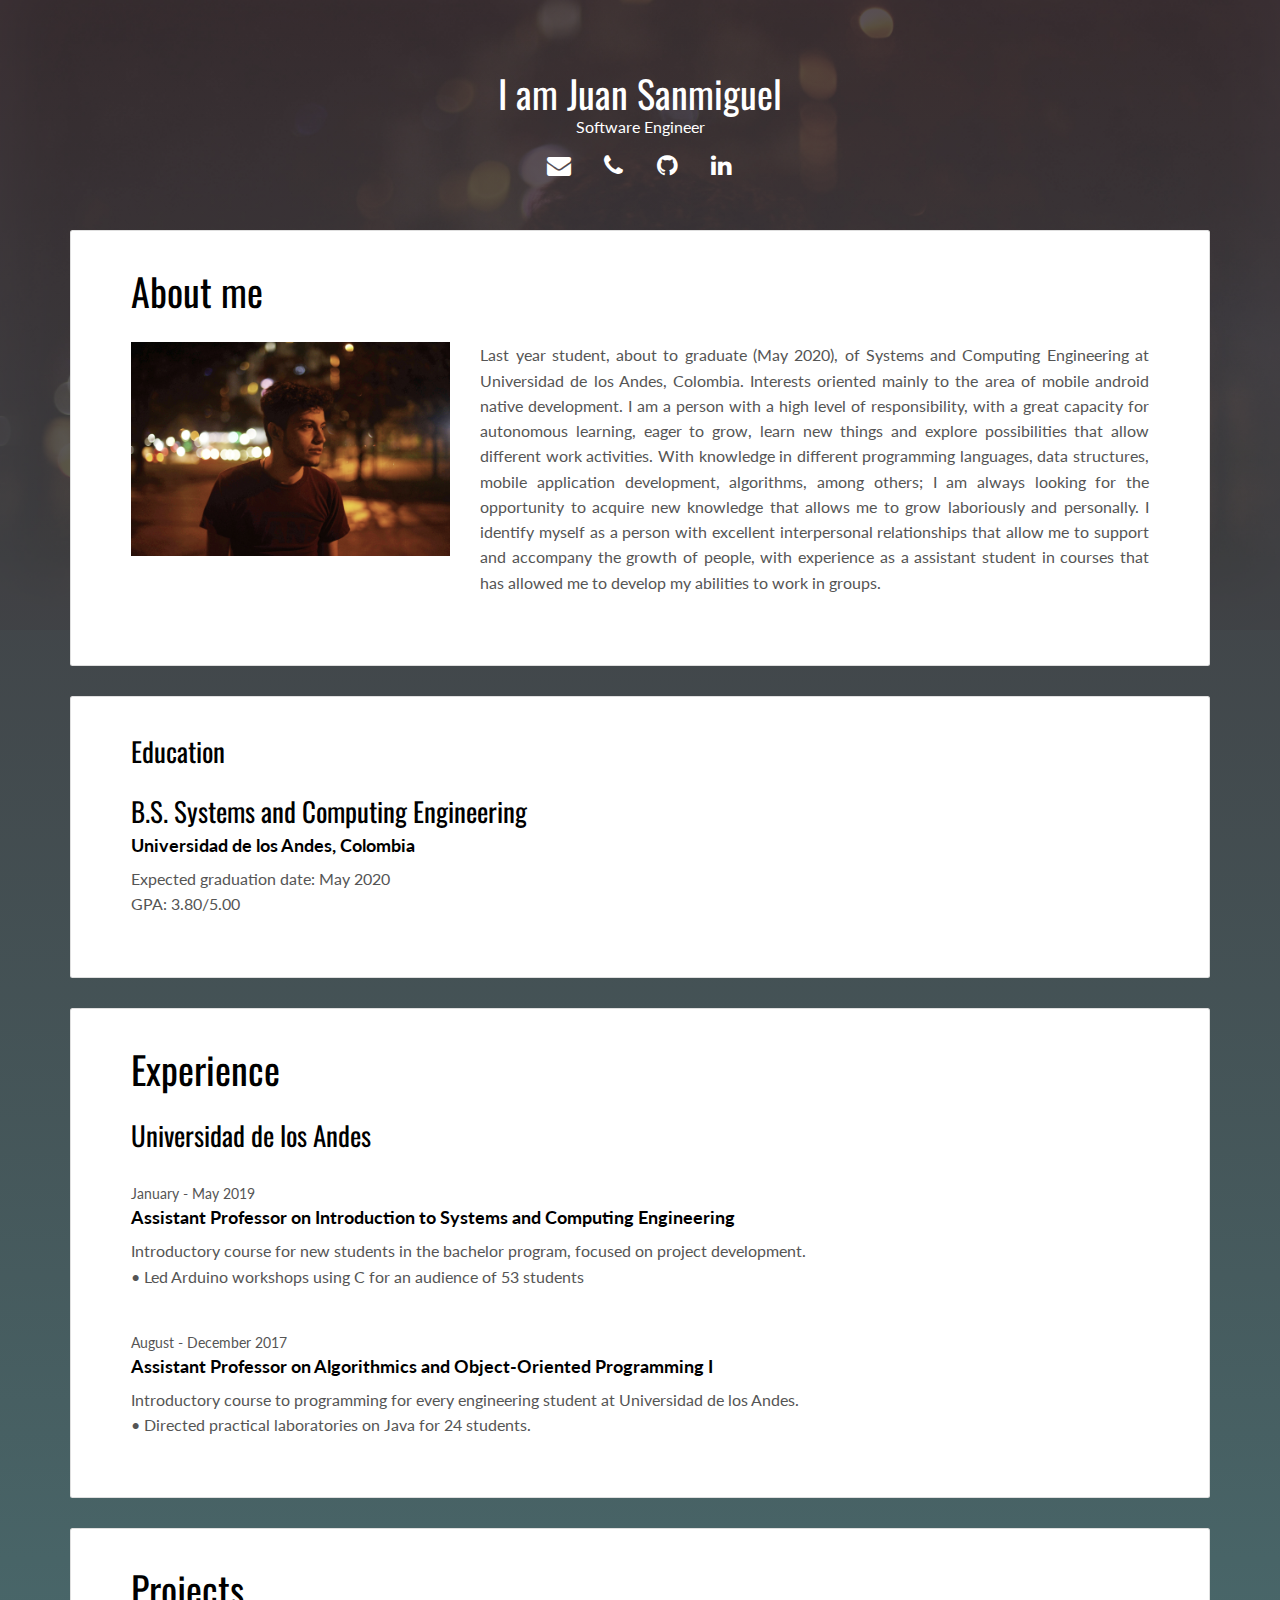
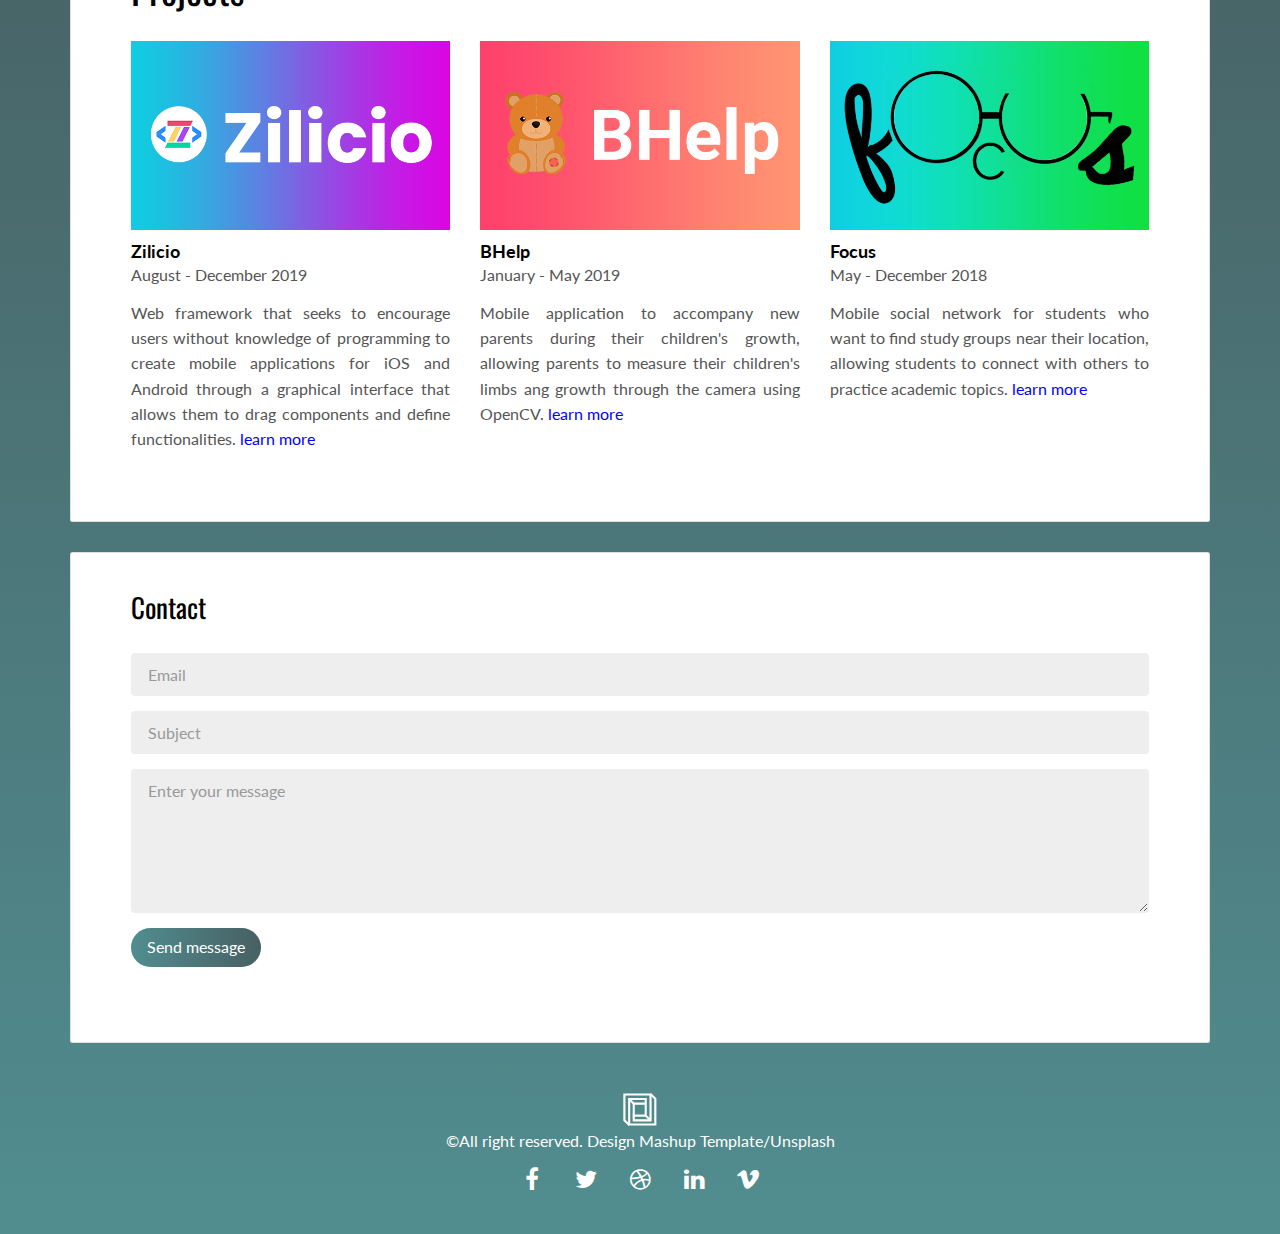
==== commit 599411b3: "Update index.html" ====
--- a/index.html
+++ b/index.html
@@ -160,73 +160,7 @@
                             </div>
                         </div>
                     </div>
-                </div>
-
-                <div class="card">
-                    <div class="card-block">
-                        <h2>Language</h2>
-                        <div class="row">
-                            <div class="col-md-4">
-                                <div class="language-experience">
-                                    <h3 class="h5">English <small>Bilingual</small></h3>
-                                </div>
-                            </div>
-                            <div class="col-md-4">
-                                <div class="language-experience">
-                                    <h3 class="h5">French <small>Fluent</small></h3>
-                                </div>
-                            </div>
-                            <div class="col-md-4">
-                                <div class="language-experience">
-                                    <h3 class="h5">Russian <small>Beginner</small></h3>
-                                </div>
-                            </div>
-                        </div>
-                    </div>
-                </div>
-
-                <div class="card">
-                    <div class="card-block">
-                        <h2>Projects</h2>
-                        <div id="carousel-example-generic" class="carousel slide" data-ride="carousel">
-
-
-                            <!-- Wrapper for slides -->
-                            <div class="carousel-inner" role="listbox">
-                                <div class="item active">
-                                    <img src="./assets/images/img-05.jpg" class="img-responsive" alt="...">
-                                    <div class="carousel-caption">
-                                        <h3 class="h5">Jules for Bastion</h3>
-                                        <p>2017</p>
-                                    </div>
-                                </div>
-                                <div class="item">
-                                    <img src="./assets/images/img-06.jpg" class="img-responsive" alt="...">
-                                    <div class="carousel-caption">
-                                        <h3 class="h5">Jules for Bastion</h3>
-                                        <p>2017</p>
-                                    </div>
-                                </div>
-
-                                <div class="item">
-                                    <img src="./assets/images/img-08.jpg" class="img-responsive" alt="...">
-                                    <div class="carousel-caption">
-                                        <h3 class="h5">Jules for Bastion</h3>
-                                        <p>2017</p>
-                                    </div>
-                                </div>
-                            </div>
-
-                            <!-- Indicators -->
-                            <ol class="carousel-indicators">
-                                <li data-target="#carousel-example-generic" data-slide-to="0" class="active"></li>
-                                <li data-target="#carousel-example-generic" data-slide-to="1"></li>
-                                <li data-target="#carousel-example-generic" data-slide-to="2"></li>
-                            </ol>
-
-                        </div>
-                    </div>
-                </div>
+                </div>               
 
                 <div class="card">
                     <div class="card-block">
